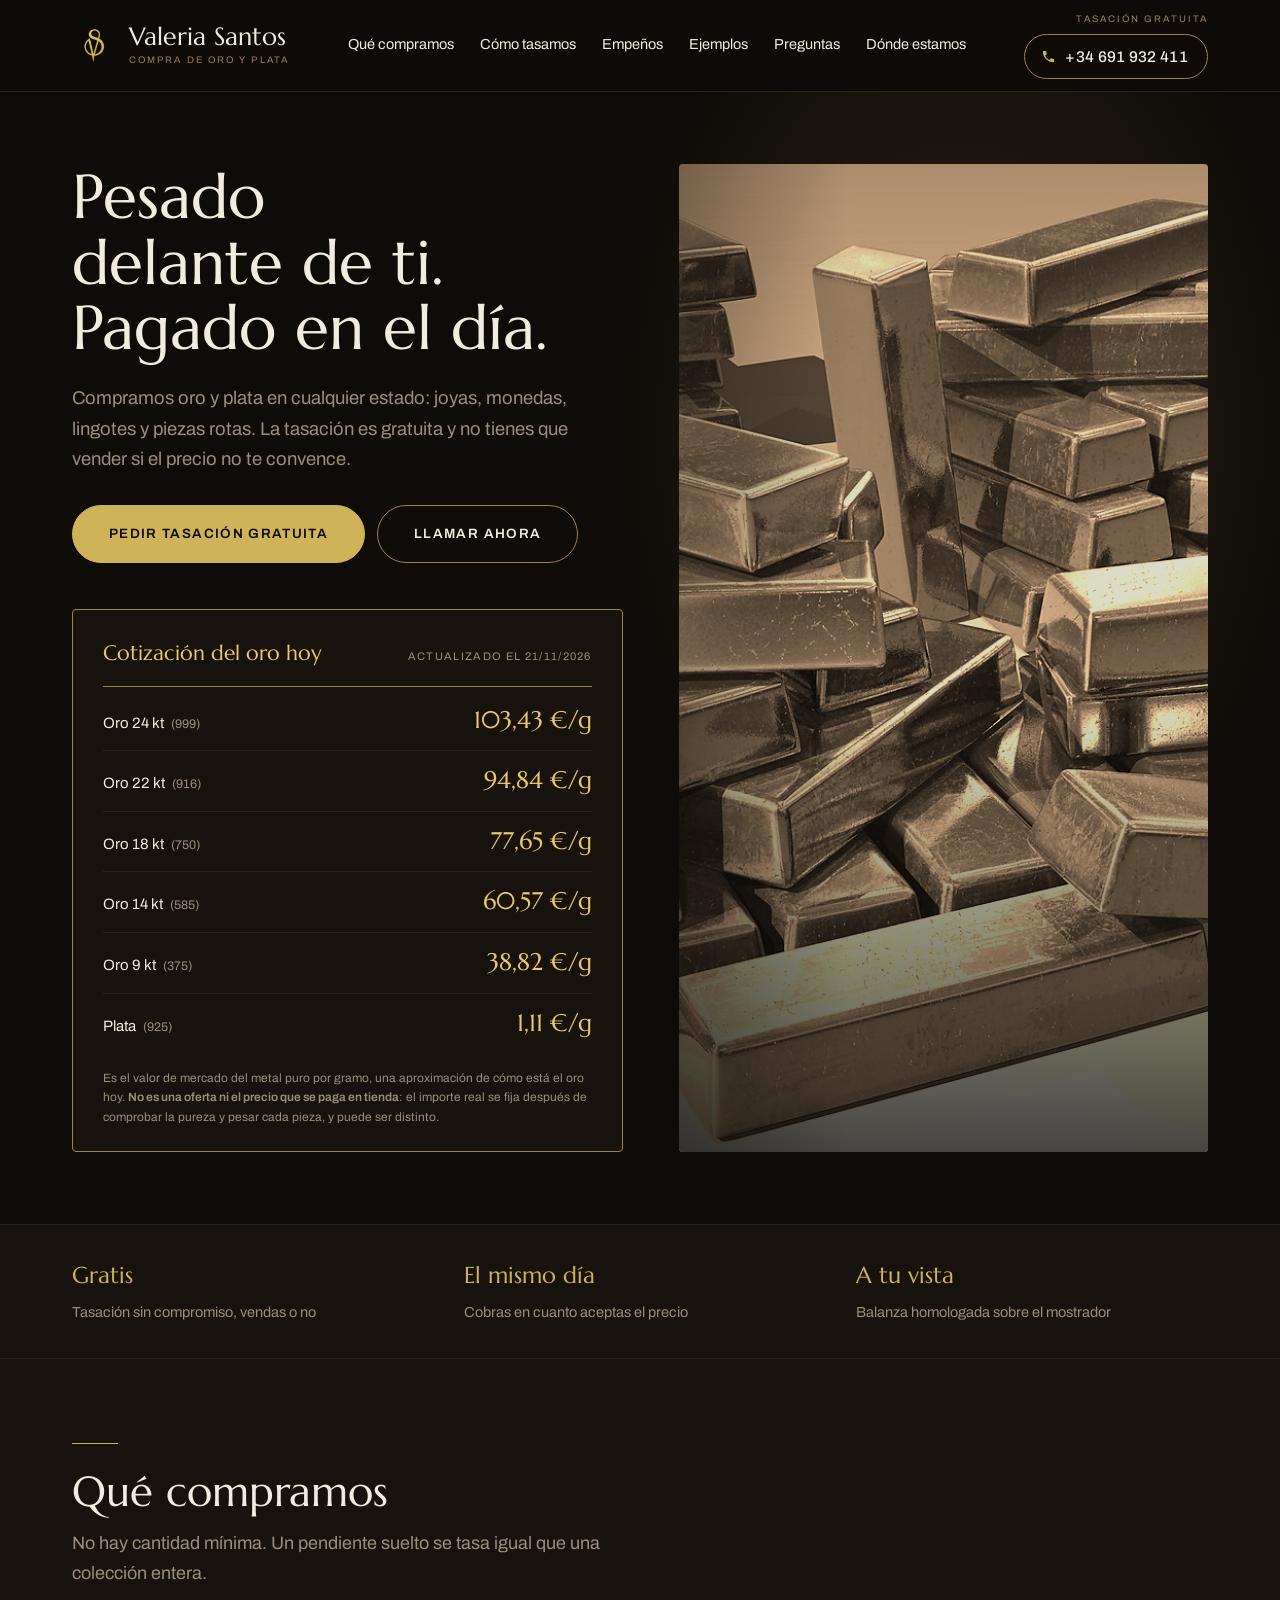
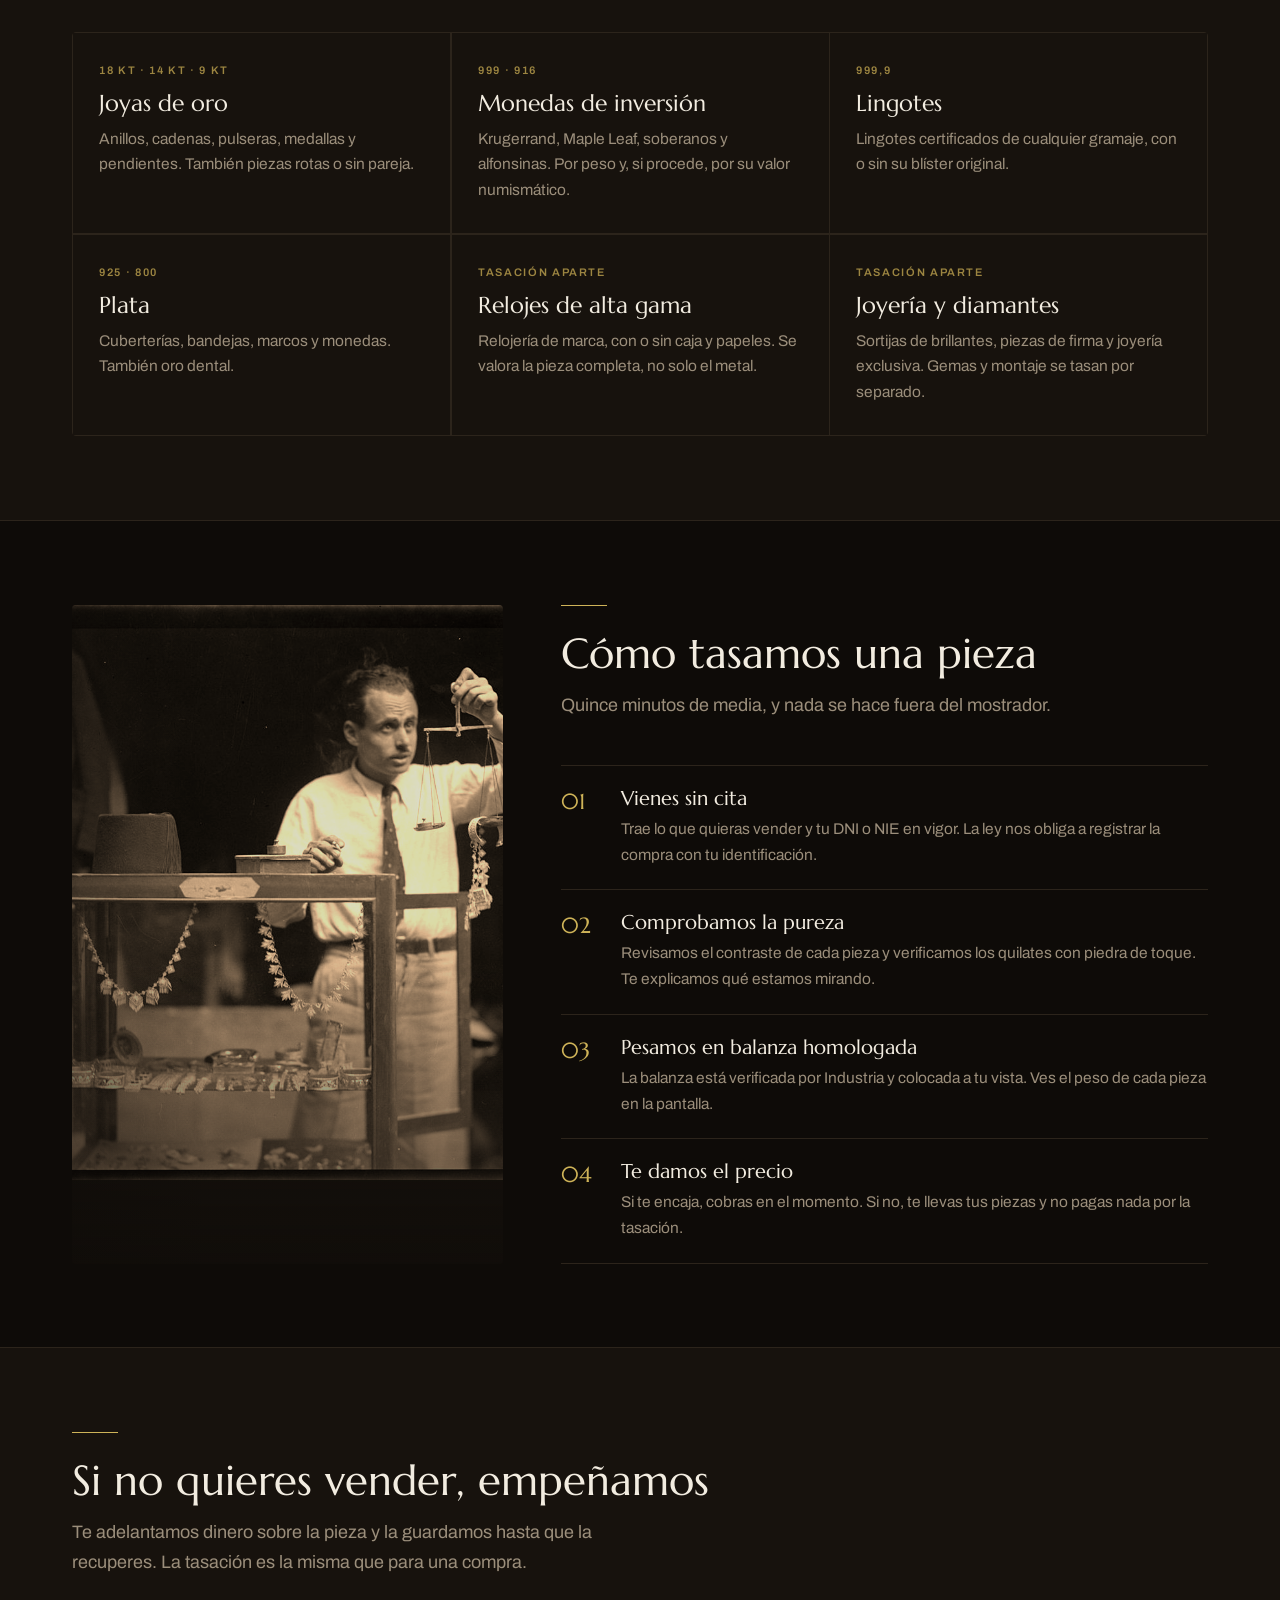
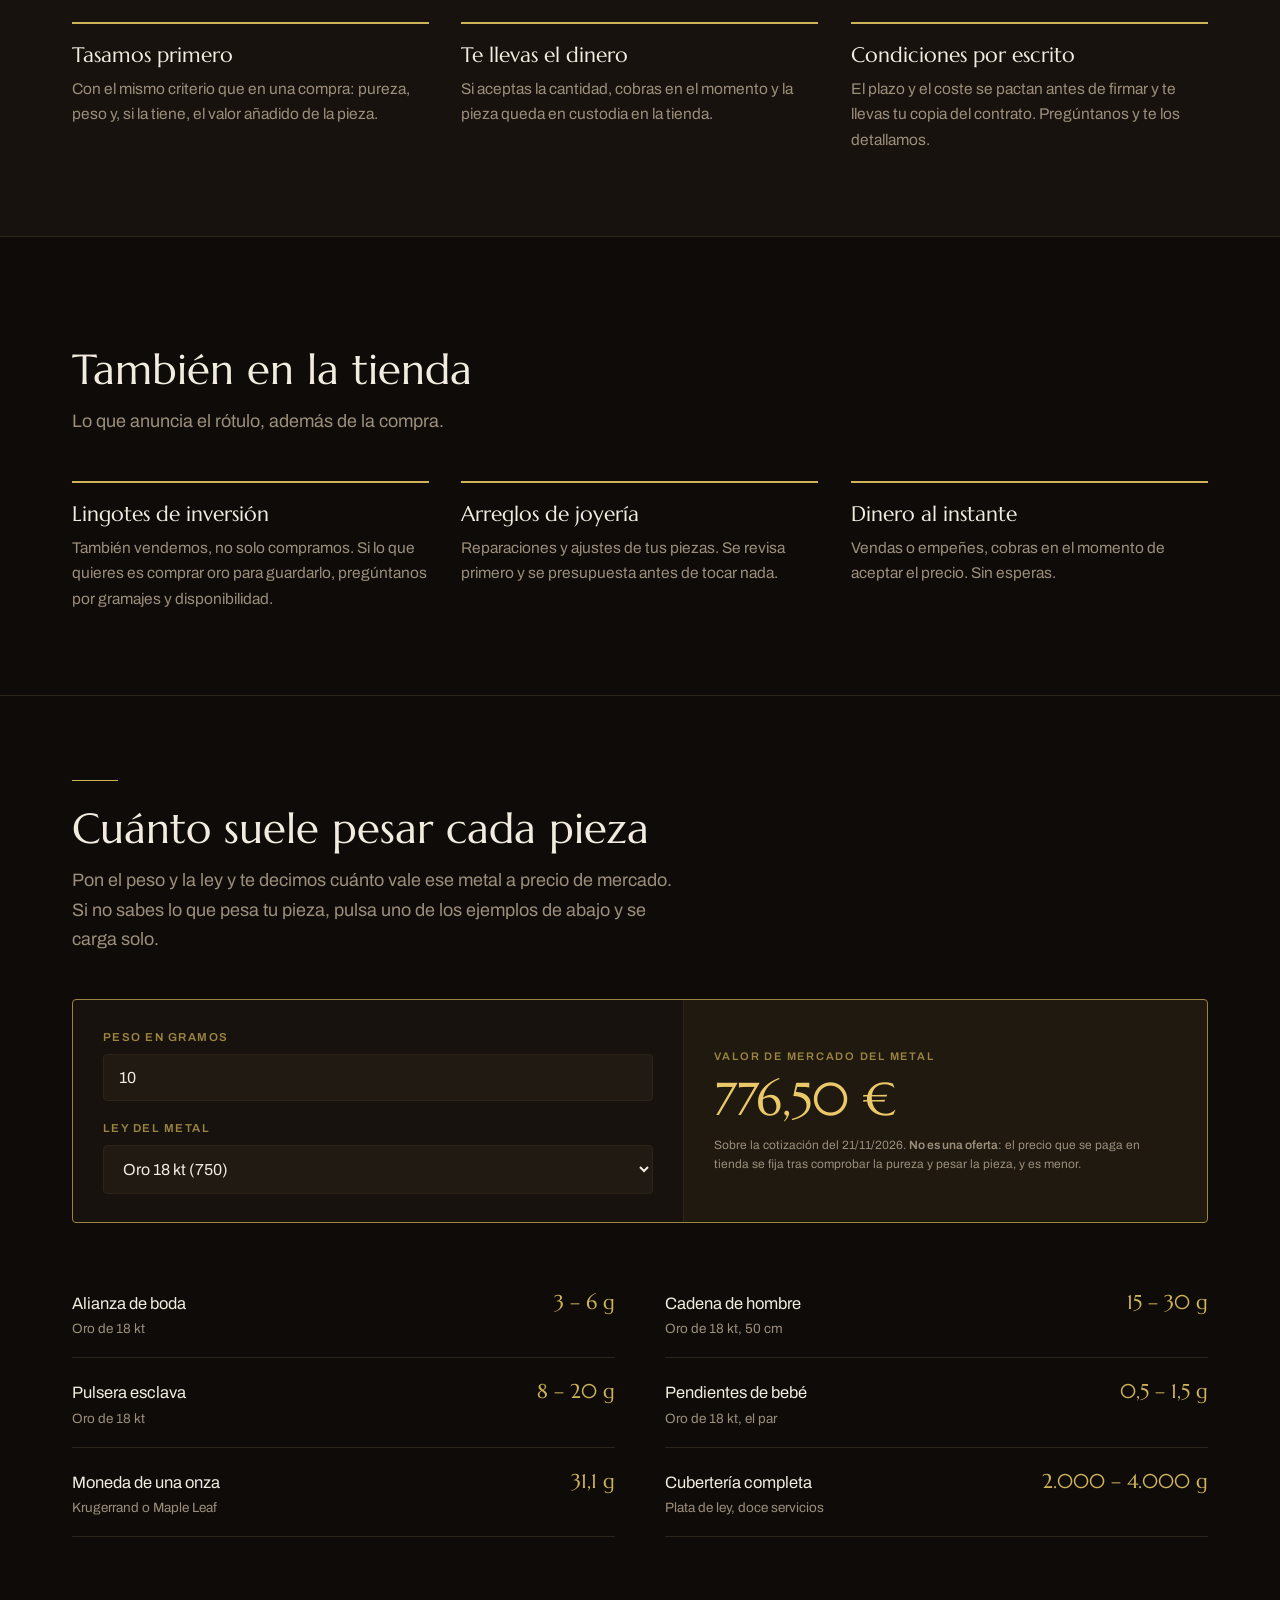
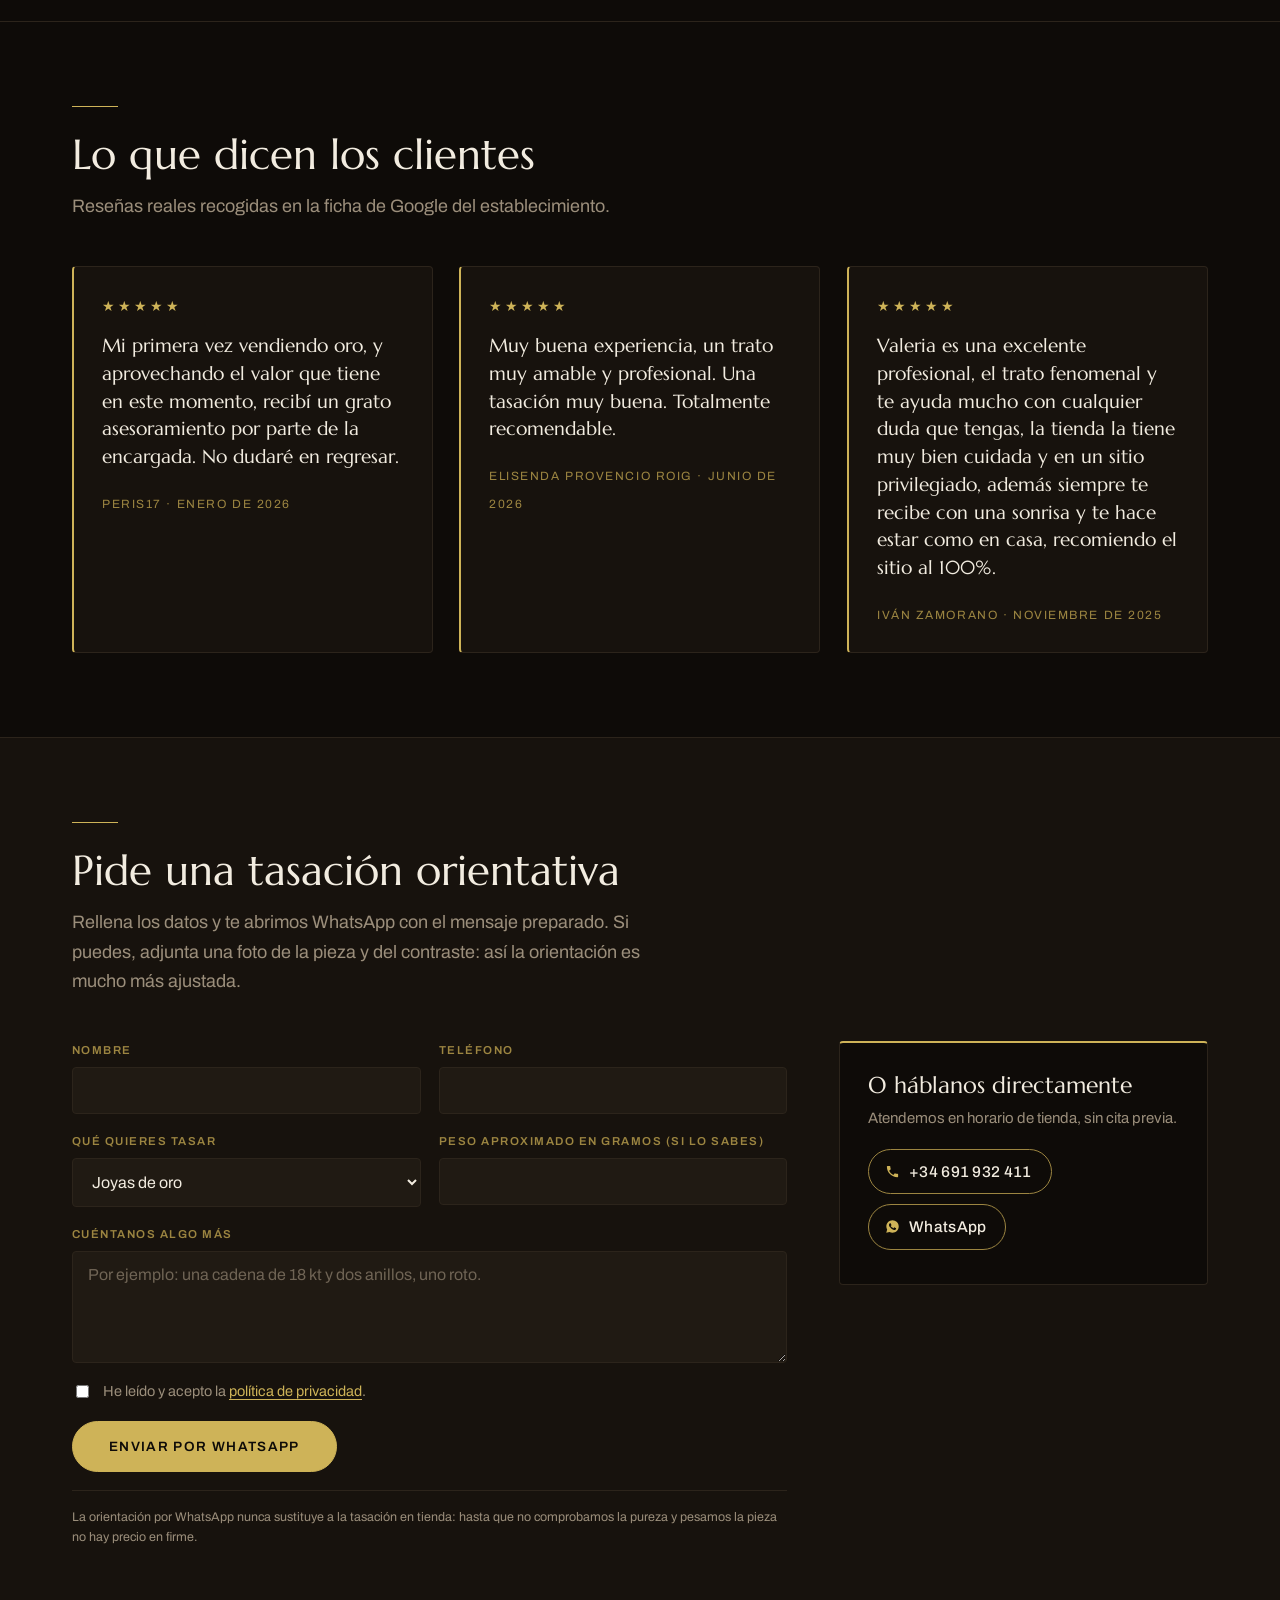
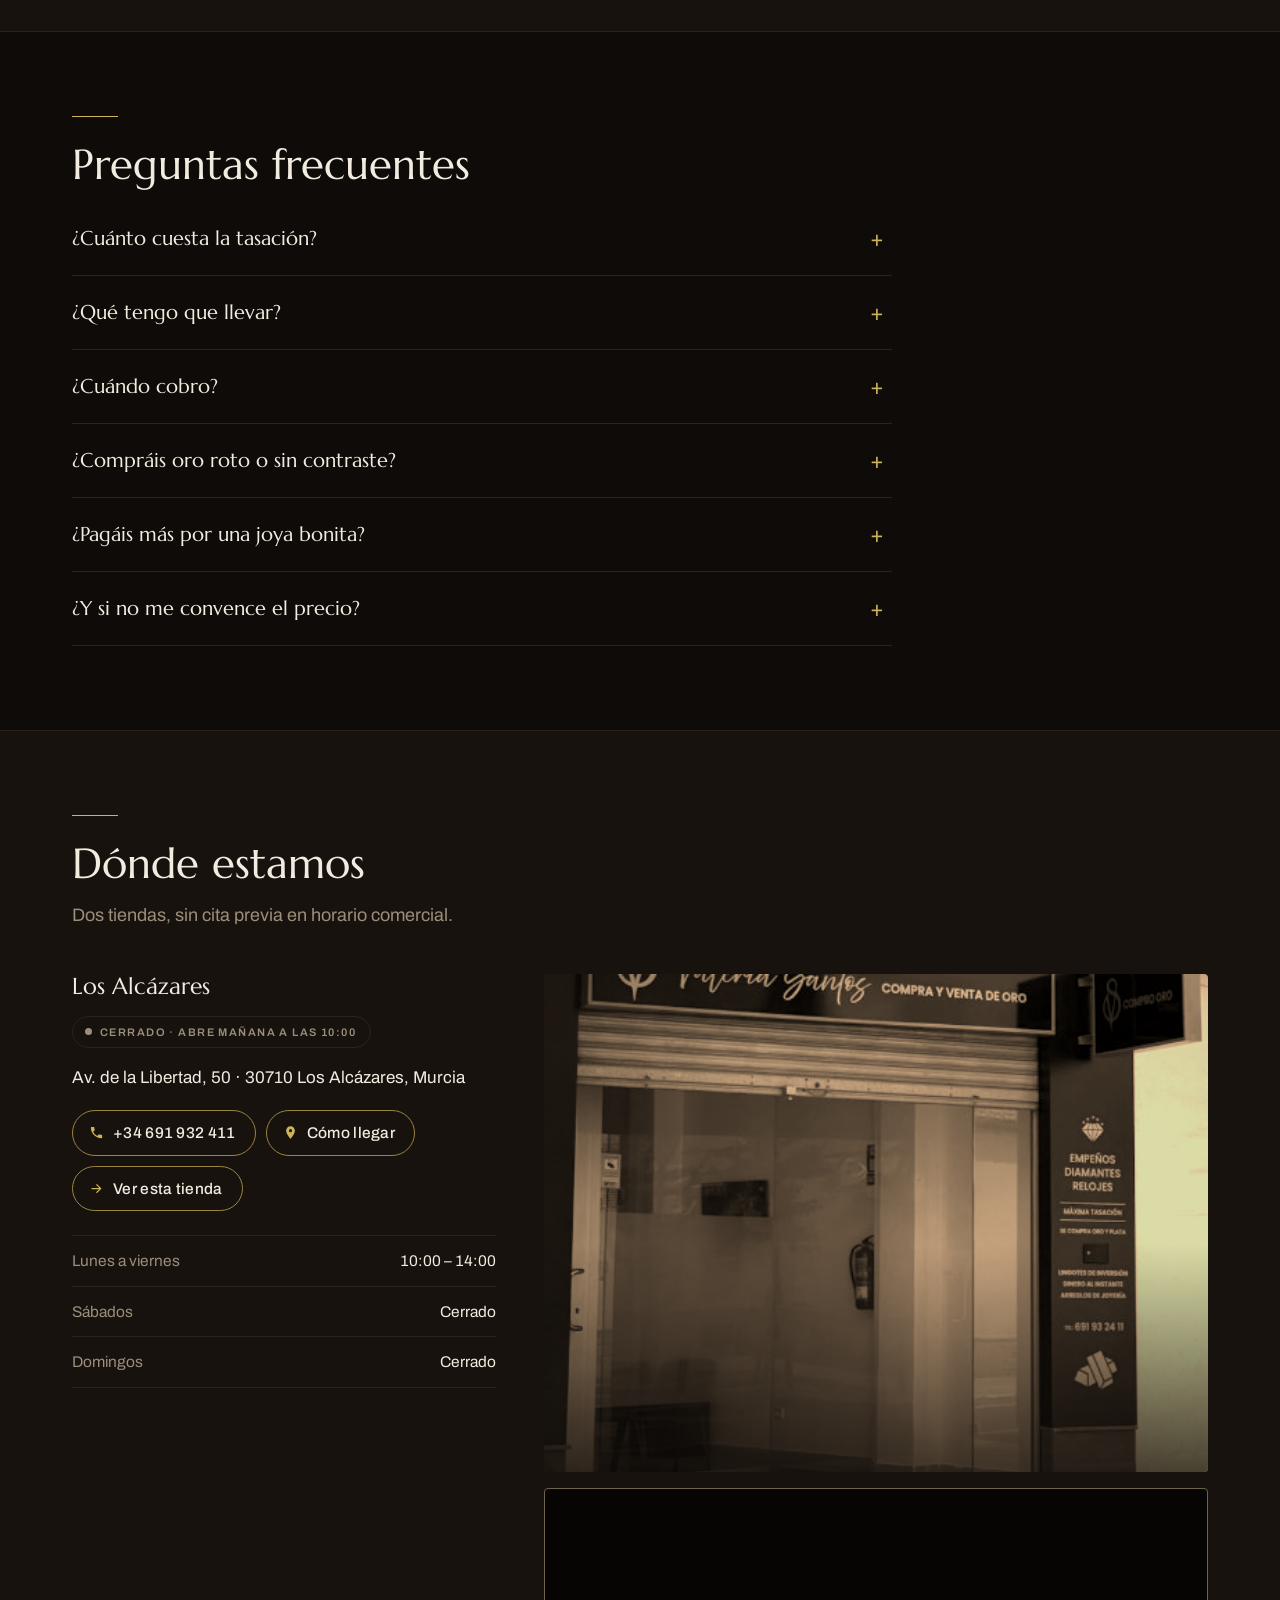
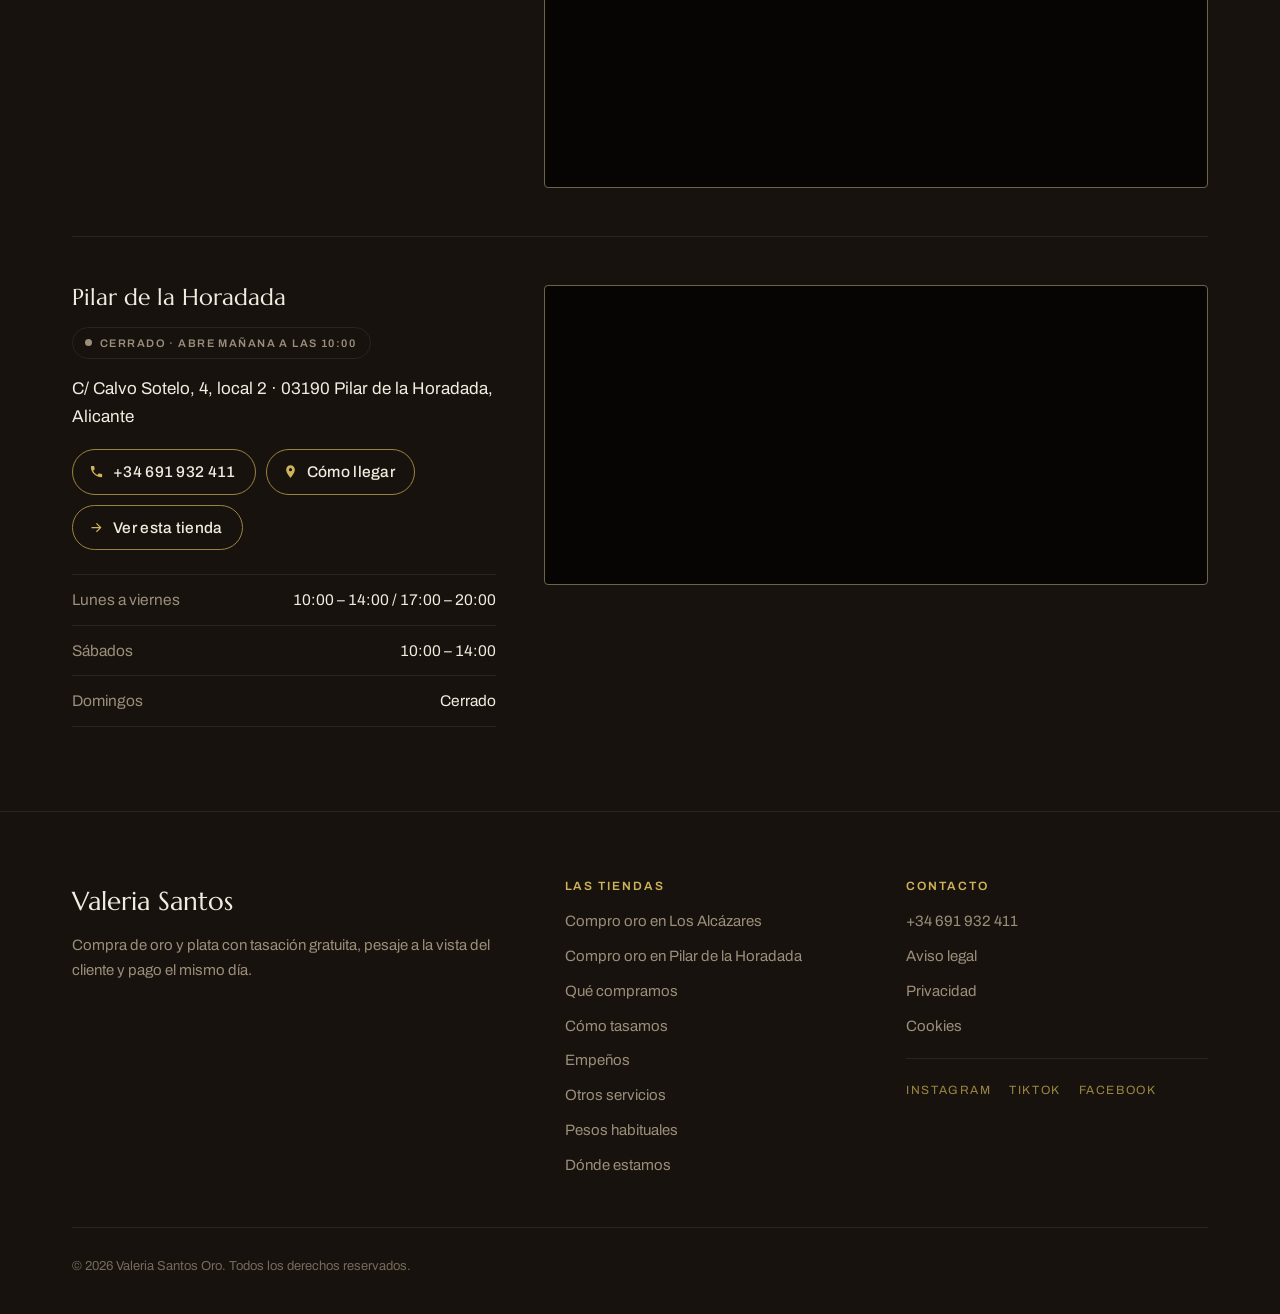
==== public/index.html @ 3b6920a8 "Cotización del 21/11/2026 Actualización automática desde api.gold-api.com y el cambio dólar/euro del" ====
<!DOCTYPE html>
<html lang="es">
<head>
<meta charset="utf-8">
<meta name="viewport" content="width=device-width, initial-scale=1">
<title>Valeria Santos Oro | Compra de oro y plata con tasación gratuita</title>
<meta name="description" content="Compramos oro y plata: joyas, monedas, lingotes y piezas rotas. Tasación gratuita, pesaje en balanza homologada a tu vista y pago el mismo día.">
<link rel="canonical" href="https://valeriasantosoro.com/">
<meta property="og:title" content="Valeria Santos Oro | Compra de oro y plata">
<meta property="og:description" content="Tasación gratuita y sin compromiso. Pesamos delante de ti y pagamos el mismo día.">
<meta property="og:type" content="website">
<meta property="og:url" content="https://valeriasantosoro.com/">
<meta property="og:image" content="https://valeriasantosoro.com/assets/img/portada.jpg">
<meta property="og:locale" content="es_ES">
<link rel="stylesheet" href="assets/css/fuentes.css">
<script>document.documentElement.className += ' js';</script>
<link rel="icon" href="favicon.png" type="image/png">
<link rel="apple-touch-icon" href="favicon.png">
<link rel="stylesheet" href="assets/css/estilo.css">
<script type="application/ld+json">
{
  "@context": "https://schema.org",
  "@type": "Organization",
  "name": "Valeria Santos Oro",
  "url": "https://valeriasantosoro.com/",
  "logo": "https://valeriasantosoro.com/favicon.png",
  "telephone": "+34691932411",
  "sameAs": [
    "https://www.instagram.com/valeriasantosoro/",
    "https://www.tiktok.com/@valeriasantosoro",
    "https://www.facebook.com/valeriasantosoro"
  ],
  "location": [
    {
      "@type": "JewelryStore",
      "name": "Valeria Santos Oro — Los Alcázares",
      "url": "https://valeriasantosoro.com/compro-oro-los-alcazares.html",
      "address": {
        "@type": "PostalAddress",
        "streetAddress": "Av. de la Libertad, 50",
        "addressLocality": "Los Alcázares",
        "postalCode": "30710",
        "addressRegion": "Murcia",
        "addressCountry": "ES"
      }
    },
    {
      "@type": "JewelryStore",
      "name": "Valeria Santos Oro — Pilar de la Horadada",
      "url": "https://valeriasantosoro.com/compro-oro-pilar-de-la-horadada.html",
      "address": {
        "@type": "PostalAddress",
        "streetAddress": "C/ Calvo Sotelo, 4, local 2",
        "addressLocality": "Pilar de la Horadada",
        "postalCode": "03190",
        "addressRegion": "Alicante",
        "addressCountry": "ES"
      }
    }
  ]
}
</script>



































































<script type="application/ld+json" data-faq>
{
  "@context": "https://schema.org",
  "@type": "FAQPage",
  "mainEntity": [
    {
      "@type": "Question",
      "name": "¿Cuánto cuesta la tasación?",
      "acceptedAnswer": {
        "@type": "Answer",
        "text": "Nada. Tasamos gratis y sin compromiso, vendas o no."
      }
    },
    {
      "@type": "Question",
      "name": "¿Qué tengo que llevar?",
      "acceptedAnswer": {
        "@type": "Answer",
        "text": "Tu DNI o NIE en vigor. Es obligatorio: toda compra de metales preciosos queda registrada con los datos del vendedor."
      }
    },
    {
      "@type": "Question",
      "name": "¿Cuándo cobro?",
      "acceptedAnswer": {
        "@type": "Answer",
        "text": "En el mismo momento, una vez aceptas el precio. Según el importe se paga en efectivo o por transferencia, tal y como marca la normativa."
      }
    },
    {
      "@type": "Question",
      "name": "¿Compráis oro roto o sin contraste?",
      "acceptedAnswer": {
        "@type": "Answer",
        "text": "Sí. El precio va por gramos y pureza, no por el estado de la pieza. Si no tiene contraste, comprobamos los quilates antes de valorarla."
      }
    },
    {
      "@type": "Question",
      "name": "¿Pagáis más por una joya bonita?",
      "acceptedAnswer": {
        "@type": "Answer",
        "text": "Solo si tiene valor añadido por marca, firma o antigüedad, y en ese caso te lo decimos. El resto se paga por peso y ley del metal."
      }
    },
    {
      "@type": "Question",
      "name": "¿Y si no me convence el precio?",
      "acceptedAnswer": {
        "@type": "Answer",
        "text": "Te llevas tus piezas y no pasa nada. No cobramos por haberlas mirado."
      }
    }
  ]
}
</script>
</head>
<body>

<header class="cabecera">
  <div class="contenedor cabecera__fila">
    <a class="marca" href="index.html">
      <img class="marca__logo" src="assets/img/logo.png" alt="" width="300" height="300">
      <span class="marca__nombre">Valeria Santos</span>
      <span class="marca__rotulo">COMPRA DE ORO Y PLATA</span>
    </a>
    <button class="menu-boton" type="button" aria-expanded="false" aria-controls="menu-principal">
      <span class="menu-boton__barras"><i></i><i></i><i></i></span>
      <span class="menu-boton__texto">Menú</span>
    </button>
    <nav class="menu" id="menu-principal" aria-label="Principal">
      <a href="#compramos">Qué compramos</a>
      <a href="#proceso">Cómo tasamos</a>
      <a href="#empenos">Empeños</a>
      <a href="#ejemplos">Ejemplos</a>
      <a href="#preguntas">Preguntas</a>
      <a href="#tienda">Dónde estamos</a>
      <a class="menu__tel" href="tel:+34691932411" data-enlace="telefono" data-dato="telefono">+34 691 932 411</a>
    </nav>
    <div class="contacto-cabecera">
      <span class="contacto-cabecera__nota">Tasación gratuita</span>
      <a class="tel-cabecera" href="tel:+34691932411" data-enlace="telefono" data-dato="telefono">+34 691 932 411</a>
    </div>
  </div>
</header>

<main>

  <section class="portada">
    <div class="contenedor portada__rejilla">
      <div>
        <h1 data-anim>Pesado delante de ti.<br>Pagado en el día.</h1>
        <p class="portada__entrada" data-anim>Compramos oro y plata en cualquier estado: joyas, monedas, lingotes y piezas rotas. La tasación es gratuita y no tienes que vender si el precio no te convence.</p>
        <div class="acciones" data-anim>
          <a class="boton boton--oro" href="#tasacion">Pedir tasación gratuita</a>
          <a class="boton boton--linea" href="tel:+34691932411" data-enlace="telefono">Llamar ahora</a>
        </div>
      </div>

      <div class="portada__foto foto" data-anim="escala">
        <img src="assets/img/portada.jpg" alt="Lingotes de oro apilados" width="1280" height="960">
      </div>

      <aside class="tablon" data-anim="der" aria-labelledby="titulo-tablon">
        <div class="tablon__cabeza">
          <span class="tablon__titulo" id="titulo-tablon">Cotización del oro hoy</span>
          <span class="tablon__fecha" data-dato="fechaPrecios">Actualizado el 21/11/2026</span>
        </div>
        <ul class="tablon__lista">
          <li><span class="tablon__quilate">Oro 24 kt <span>(999)</span></span><span class="tablon__precio" data-dato="oro24">103,43 €/g</span></li>
          <li><span class="tablon__quilate">Oro 22 kt <span>(916)</span></span><span class="tablon__precio" data-dato="oro22">94,84 €/g</span></li>
          <li><span class="tablon__quilate">Oro 18 kt <span>(750)</span></span><span class="tablon__precio" data-dato="oro18">77,65 €/g</span></li>
          <li><span class="tablon__quilate">Oro 14 kt <span>(585)</span></span><span class="tablon__precio" data-dato="oro14">60,57 €/g</span></li>
          <li><span class="tablon__quilate">Oro 9 kt <span>(375)</span></span><span class="tablon__precio" data-dato="oro9">38,82 €/g</span></li>
          <li><span class="tablon__quilate">Plata <span>(925)</span></span><span class="tablon__precio" data-dato="plata925">1,11 €/g</span></li>
        </ul>
        <p class="tablon__nota">Es el valor de mercado del metal puro por gramo, una aproximación de cómo está el oro hoy. <b>No es una oferta ni el precio que se paga en tienda</b>: el importe real se fija después de comprobar la pureza y pesar cada pieza, y puede ser distinto.</p>
      </aside>
    </div>
  </section>

  <div class="franja">
    <div class="contenedor franja__rejilla">
      <p class="franja__dato" data-anim><b>Gratis</b><span>Tasación sin compromiso, vendas o no</span></p>
      <p class="franja__dato" data-anim><b>El mismo día</b><span>Cobras en cuanto aceptas el precio</span></p>
      <p class="franja__dato" data-anim><b>A tu vista</b><span>Balanza homologada sobre el mostrador</span></p>
    </div>
  </div>

  <section class="seccion seccion--hueso" id="compramos">
    <div class="contenedor">
      <hr class="regla" data-anim>
      <h2 data-anim>Qué compramos</h2>
      <p class="seccion__intro" data-anim>No hay cantidad mínima. Un pendiente suelto se tasa igual que una colección entera.</p>

      <div class="piezas">
        <article class="pieza" data-anim>
          <span class="pieza__ley">18 kt · 14 kt · 9 kt</span>
          <h3>Joyas de oro</h3>
          <p>Anillos, cadenas, pulseras, medallas y pendientes. También piezas rotas o sin pareja.</p>
        </article>
        <article class="pieza" data-anim>
          <span class="pieza__ley">999 · 916</span>
          <h3>Monedas de inversión</h3>
          <p>Krugerrand, Maple Leaf, soberanos y alfonsinas. Por peso y, si procede, por su valor numismático.</p>
        </article>
        <article class="pieza" data-anim>
          <span class="pieza__ley">999,9</span>
          <h3>Lingotes</h3>
          <p>Lingotes certificados de cualquier gramaje, con o sin su blíster original.</p>
        </article>
        <article class="pieza" data-anim>
          <span class="pieza__ley">925 · 800</span>
          <h3>Plata</h3>
          <p>Cuberterías, bandejas, marcos y monedas. También oro dental.</p>
        </article>
        <article class="pieza" data-anim>
          <span class="pieza__ley">Tasación aparte</span>
          <h3>Relojes de alta gama</h3>
          <p>Relojería de marca, con o sin caja y papeles. Se valora la pieza completa, no solo el metal.</p>
        </article>
        <article class="pieza" data-anim>
          <span class="pieza__ley">Tasación aparte</span>
          <h3>Joyería y diamantes</h3>
          <p>Sortijas de brillantes, piezas de firma y joyería exclusiva. Gemas y montaje se tasan por separado.</p>
        </article>
      </div>
    </div>
  </section>

  <section class="seccion seccion--oscura" id="proceso">
    <div class="contenedor banda">
      <div class="banda__foto foto" data-anim="izq"><img src="assets/img/joyero.jpg" alt="Joyero pesando una pieza en una balanza de mano" width="1166" height="887" loading="lazy"></div>
      <div class="banda__texto" data-anim="der">
        <hr class="regla" data-anim>
        <h2 data-anim>Cómo tasamos una pieza</h2>
        <p class="seccion__intro" data-anim>Quince minutos de media, y nada se hace fuera del mostrador.</p>

        <ol class="pasos">
          <li data-anim>
            <div>
              <h3>Vienes sin cita</h3>
              <p>Trae lo que quieras vender y tu DNI o NIE en vigor. La ley nos obliga a registrar la compra con tu identificación.</p>
            </div>
          </li>
          <li data-anim>
            <div>
              <h3>Comprobamos la pureza</h3>
              <p>Revisamos el contraste de cada pieza y verificamos los quilates con piedra de toque. Te explicamos qué estamos mirando.</p>
            </div>
          </li>
          <li data-anim>
            <div>
              <h3>Pesamos en balanza homologada</h3>
              <p>La balanza está verificada por Industria y colocada a tu vista. Ves el peso de cada pieza en la pantalla.</p>
            </div>
          </li>
          <li data-anim>
            <div>
              <h3>Te damos el precio</h3>
              <p>Si te encaja, cobras en el momento. Si no, te llevas tus piezas y no pagas nada por la tasación.</p>
            </div>
          </li>
        </ol>
      </div>
    </div>
  </section>

  <section class="seccion seccion--hueso" id="empenos">
    <div class="contenedor">
      <hr class="regla" data-anim>
      <h2 data-anim>Si no quieres vender, empeñamos</h2>
      <p class="seccion__intro" data-anim>Te adelantamos dinero sobre la pieza y la guardamos hasta que la recuperes. La tasación es la misma que para una compra.</p>

      <div class="empeno">
        <div class="empeno__punto" data-anim>
          <h3>Tasamos primero</h3>
          <p>Con el mismo criterio que en una compra: pureza, peso y, si la tiene, el valor añadido de la pieza.</p>
        </div>
        <div class="empeno__punto" data-anim>
          <h3>Te llevas el dinero</h3>
          <p>Si aceptas la cantidad, cobras en el momento y la pieza queda en custodia en la tienda.</p>
        </div>
        <div class="empeno__punto" data-anim>
          <h3>Condiciones por escrito</h3>
          <p>El plazo y el coste se pactan antes de firmar y te llevas tu copia del contrato. Pregúntanos y te los detallamos.</p>
        </div>
      </div>
    </div>
  </section>

  <section class="seccion" id="servicios">
    <div class="contenedor">
      <hr class="regla" data-anim>
      <h2 data-anim>También en la tienda</h2>
      <p class="seccion__intro" data-anim>Lo que anuncia el rótulo, además de la compra.</p>

      <div class="empeno">
        <div class="empeno__punto" data-anim>
          <h3>Lingotes de inversión</h3>
          <p>También vendemos, no solo compramos. Si lo que quieres es comprar oro para guardarlo, pregúntanos por gramajes y disponibilidad.</p>
        </div>
        <div class="empeno__punto" data-anim>
          <h3>Arreglos de joyería</h3>
          <p>Reparaciones y ajustes de tus piezas. Se revisa primero y se presupuesta antes de tocar nada.</p>
        </div>
        <div class="empeno__punto" data-anim>
          <h3>Dinero al instante</h3>
          <p>Vendas o empeñes, cobras en el momento de aceptar el precio. Sin esperas.</p>
        </div>
      </div>
    </div>
  </section>

  <section class="seccion" id="ejemplos">
    <div class="contenedor">
      <hr class="regla" data-anim>
      <h2 data-anim>Cuánto suele pesar cada pieza</h2>
      <p class="seccion__intro" data-anim>Pon el peso y la ley y te decimos cuánto vale ese metal a precio de mercado. Si no sabes lo que pesa tu pieza, pulsa uno de los ejemplos de abajo y se carga solo.</p>

      <div class="calculadora" data-anim>
        <div class="calculadora__campos">
          <div class="campo">
            <label for="calc-peso">Peso en gramos</label>
            <input type="number" id="calc-peso" name="calc-peso" min="0" step="0.1" inputmode="decimal" value="10">
          </div>
          <div class="campo">
            <label for="calc-ley">Ley del metal</label>
            <select id="calc-ley" name="calc-ley">
              <option value="oro24">Oro 24 kt (999)</option>
              <option value="oro22">Oro 22 kt (916)</option>
              <option value="oro18" selected>Oro 18 kt (750)</option>
              <option value="oro14">Oro 14 kt (585)</option>
              <option value="oro9">Oro 9 kt (375)</option>
              <option value="plata925">Plata de ley (925)</option>
            </select>
          </div>
        </div>

        <div class="calculadora__salida">
          <span class="calculadora__rotulo">Valor de mercado del metal</span>
          <strong class="calculadora__cifra" data-calc-cifra aria-live="polite">—</strong>
          <p class="calculadora__nota">Sobre la cotización del <span data-calc-fecha>—</span>. <b>No es una oferta</b>: el precio que se paga en tienda se fija tras comprobar la pureza y pesar la pieza, y es menor.</p>
        </div>
      </div>

      <div class="ejemplos" data-anim>
        <button type="button" class="ejemplo" data-peso="4.5" data-ley="oro18"><span class="ejemplo__pieza">Alianza de boda<span>Oro de 18 kt</span></span><span class="ejemplo__peso">3 – 6 g</span></button>
        <button type="button" class="ejemplo" data-peso="22" data-ley="oro18"><span class="ejemplo__pieza">Cadena de hombre<span>Oro de 18 kt, 50 cm</span></span><span class="ejemplo__peso">15 – 30 g</span></button>
        <button type="button" class="ejemplo" data-peso="14" data-ley="oro18"><span class="ejemplo__pieza">Pulsera esclava<span>Oro de 18 kt</span></span><span class="ejemplo__peso">8 – 20 g</span></button>
        <button type="button" class="ejemplo" data-peso="1" data-ley="oro18"><span class="ejemplo__pieza">Pendientes de bebé<span>Oro de 18 kt, el par</span></span><span class="ejemplo__peso">0,5 – 1,5 g</span></button>
        <button type="button" class="ejemplo" data-peso="31.1" data-ley="oro24"><span class="ejemplo__pieza">Moneda de una onza<span>Krugerrand o Maple Leaf</span></span><span class="ejemplo__peso">31,1 g</span></button>
        <button type="button" class="ejemplo" data-peso="3000" data-ley="plata925"><span class="ejemplo__pieza">Cubertería completa<span>Plata de ley, doce servicios</span></span><span class="ejemplo__peso">2.000 – 4.000 g</span></button>
      </div>
    </div>
  </section>

  <section class="seccion">
    <div class="contenedor">
      <hr class="regla" data-anim>
      <h2 data-anim>Lo que dicen los clientes</h2>
      <p class="seccion__intro" data-anim>Reseñas reales recogidas en la ficha de Google del establecimiento.</p>

      <div class="resenas">
        <blockquote class="resena" data-anim>
          <span class="estrellas" role="img" aria-label="5 de 5 estrellas">★★★★★</span>
          <p>Mi primera vez vendiendo oro, y aprovechando el valor que tiene en este momento, recibí un grato asesoramiento por parte de la encargada. No dudaré en regresar.</p>
          <cite>peris17 · Enero de 2026</cite>
        </blockquote>
        <blockquote class="resena" data-anim>
          <span class="estrellas" role="img" aria-label="5 de 5 estrellas">★★★★★</span>
          <p>Muy buena experiencia, un trato muy amable y profesional. Una tasación muy buena. Totalmente recomendable.</p>
          <cite>Elisenda Provencio Roig · Junio de 2026</cite>
        </blockquote>
        <blockquote class="resena" data-anim>
          <span class="estrellas" role="img" aria-label="5 de 5 estrellas">★★★★★</span>
          <p>Valeria es una excelente profesional, el trato fenomenal y te ayuda mucho con cualquier duda que tengas, la tienda la tiene muy bien cuidada y en un sitio privilegiado, además siempre te recibe con una sonrisa y te hace estar como en casa, recomiendo el sitio al 100%.</p>
          <cite>Iván Zamorano · Noviembre de 2025</cite>
        </blockquote>
      </div>
    </div>
  </section>

  <section class="seccion seccion--hueso" id="tasacion">
    <div class="contenedor">
      <hr class="regla" data-anim>
      <h2 data-anim>Pide una tasación orientativa</h2>
      <p class="seccion__intro" data-anim>Rellena los datos y te abrimos WhatsApp con el mensaje preparado. Si puedes, adjunta una foto de la pieza y del contraste: así la orientación es mucho más ajustada.</p>

      <div class="tasacion">
        <form class="formulario" data-anim="izq" id="formulario-tasacion" novalidate>
          <div class="doble">
            <div class="campo">
              <label for="nombre">Nombre</label>
              <input type="text" id="nombre" name="nombre" autocomplete="name" required>
            </div>
            <div class="campo">
              <label for="telefono">Teléfono</label>
              <input type="tel" id="telefono" name="telefono" autocomplete="tel" required>
            </div>
          </div>

          <div class="doble">
            <div class="campo">
              <label for="pieza">Qué quieres tasar</label>
              <select id="pieza" name="pieza">
                <option>Joyas de oro</option>
                <option>Monedas de inversión</option>
                <option>Lingotes</option>
                <option>Plata</option>
                <option>Oro dental</option>
                <option>Varias cosas</option>
              </select>
            </div>
            <div class="campo">
              <label for="peso">Peso aproximado en gramos (si lo sabes)</label>
              <input type="text" id="peso" name="peso" inputmode="decimal">
            </div>
          </div>

          <div class="campo">
            <label for="detalle">Cuéntanos algo más</label>
            <textarea id="detalle" name="detalle" placeholder="Por ejemplo: una cadena de 18 kt y dos anillos, uno roto."></textarea>
          </div>

          <label class="consentimiento">
            <input type="checkbox" required>
            <span>He leído y acepto la <a href="privacidad.html">política de privacidad</a>.</span>
          </label>

          <div><button class="boton boton--solido" type="submit">Enviar por WhatsApp</button></div>

          <p class="aviso-form">La orientación por WhatsApp nunca sustituye a la tasación en tienda: hasta que no comprobamos la pureza y pesamos la pieza no hay precio en firme.</p>
        </form>

        <div class="contacto-directo" data-anim="der">
          <h3>O háblanos directamente</h3>
          <p>Atendemos en horario de tienda, sin cita previa.</p>
          <div class="acciones-sede">
            <a class="accion accion--tel" href="tel:+34691932411" data-enlace="telefono" data-dato="telefono">+34 691 932 411</a>
            <a class="accion accion--whatsapp" href="https://wa.me/34691932411?text=Hola%2C%20me%20gustar%C3%ADa%20pedir%20una%20tasaci%C3%B3n%20orientativa." data-enlace="whatsapp" target="_blank" rel="noopener">WhatsApp</a>
          </div>
        </div>
      </div>
    </div>
  </section>

  <section class="seccion" id="preguntas">
    <div class="contenedor">
      <hr class="regla" data-anim>
      <h2 data-anim>Preguntas frecuentes</h2>

      <div class="preguntas" data-anim>
        <details>
          <summary>¿Cuánto cuesta la tasación?</summary>
          <p>Nada. Tasamos gratis y sin compromiso, vendas o no.</p>
        </details>
        <details>
          <summary>¿Qué tengo que llevar?</summary>
          <p>Tu DNI o NIE en vigor. Es obligatorio: toda compra de metales preciosos queda registrada con los datos del vendedor.</p>
        </details>
        <details>
          <summary>¿Cuándo cobro?</summary>
          <p>En el mismo momento, una vez aceptas el precio. Según el importe se paga en efectivo o por transferencia, tal y como marca la normativa.</p>
        </details>
        <details>
          <summary>¿Compráis oro roto o sin contraste?</summary>
          <p>Sí. El precio va por gramos y pureza, no por el estado de la pieza. Si no tiene contraste, comprobamos los quilates antes de valorarla.</p>
        </details>
        <details>
          <summary>¿Pagáis más por una joya bonita?</summary>
          <p>Solo si tiene valor añadido por marca, firma o antigüedad, y en ese caso te lo decimos. El resto se paga por peso y ley del metal.</p>
        </details>
        <details>
          <summary>¿Y si no me convence el precio?</summary>
          <p>Te llevas tus piezas y no pasa nada. No cobramos por haberlas mirado.</p>
        </details>
      </div>
    </div>
  </section>

  <section class="seccion seccion--hueso" id="tienda">
    <div class="contenedor">
      <hr class="regla" data-anim>
      <h2 data-anim>Dónde estamos</h2>
      <p class="seccion__intro" data-anim>Dos tiendas, sin cita previa en horario comercial.</p>

      <!-- Una sede por bloque. Los datos salen de CONFIG.sedes en main.js,
           emparejados por el índice de data-sede. -->
      <div class="tienda" data-anim data-sede="0">
        <div>
          <h3 data-sede-campo="nombre">Los Alcázares</h3>
          <span class="estado" data-sede-estado hidden><i></i><b></b></span>
          <p data-sede-campo="direccion">Av. de la Libertad, 50 · 30710 Los Alcázares, Murcia</p>
          <div class="acciones-sede">
            <a class="accion accion--tel" data-sede-campo="telefono" data-sede-enlace="telefono" href="tel:+34691932411">+34 691 932 411</a>
            <a class="accion accion--mapa" data-sede-enlace="comollegar" target="_blank" rel="noopener" href="https://www.google.com/maps/dir/?api=1&amp;destination=37.7410142%2C-0.8511023">Cómo llegar</a>
            <a class="accion accion--pagina" data-sede-enlace="pagina" href="compro-oro-los-alcazares.html">Ver esta tienda</a>
          </div>
          <ul class="horario" data-sede-horario>
            <li><span>Lunes a viernes</span><span>10:00 – 14:00</span></li>
            <li><span>Sábados</span><span>Cerrado</span></li>
            <li><span>Domingos</span><span>Cerrado</span></li>
          </ul>
        </div>
        <div class="sede__media">
          <div class="sede__foto foto" data-sede-foto><img loading="lazy" src="assets/img/tienda-alcazares.jpg" src="assets/img/tienda-alcazares.jpg" src="assets/img/tienda-alcazares.jpg" src="assets/img/tienda-alcazares.jpg" src="assets/img/tienda-alcazares.jpg" src="assets/img/tienda-alcazares.jpg" src="assets/img/tienda-alcazares.jpg" src="assets/img/tienda-alcazares.jpg" src="assets/img/tienda-alcazares.jpg" src="assets/img/tienda-alcazares.jpg" src="assets/img/tienda-alcazares.jpg" src="assets/img/tienda-alcazares.jpg" src="assets/img/tienda-alcazares.jpg" src="assets/img/tienda-alcazares.jpg" src="assets/img/tienda-alcazares.jpg" src="assets/img/tienda-alcazares.jpg" src="assets/img/tienda-alcazares.jpg" src="assets/img/tienda-alcazares.jpg" src="assets/img/tienda-alcazares.jpg" src="assets/img/tienda-alcazares.jpg" src="assets/img/tienda-alcazares.jpg" src="assets/img/tienda-alcazares.jpg" src="assets/img/tienda-alcazares.jpg" src="assets/img/tienda-alcazares.jpg" src="assets/img/tienda-alcazares.jpg" src="assets/img/tienda-alcazares.jpg" src="assets/img/tienda-alcazares.jpg" src="assets/img/tienda-alcazares.jpg" src="assets/img/tienda-alcazares.jpg" src="assets/img/tienda-alcazares.jpg" src="assets/img/tienda-alcazares.jpg" src="assets/img/tienda-alcazares.jpg" src="assets/img/tienda-alcazares.jpg" src="assets/img/tienda-alcazares.jpg" src="assets/img/tienda-alcazares.jpg" src="assets/img/tienda-alcazares.jpg" src="assets/img/tienda-alcazares.jpg" src="assets/img/tienda-alcazares.jpg" src="assets/img/tienda-alcazares.jpg" src="assets/img/tienda-alcazares.jpg" src="assets/img/tienda-alcazares.jpg" src="assets/img/tienda-alcazares.jpg" src="assets/img/tienda-alcazares.jpg" src="assets/img/tienda-alcazares.jpg" src="assets/img/tienda-alcazares.jpg" src="assets/img/tienda-alcazares.jpg" src="assets/img/tienda-alcazares.jpg" src="assets/img/tienda-alcazares.jpg" src="assets/img/tienda-alcazares.jpg" src="assets/img/tienda-alcazares.jpg" src="assets/img/tienda-alcazares.jpg" src="assets/img/tienda-alcazares.jpg" src="assets/img/tienda-alcazares.jpg" src="assets/img/tienda-alcazares.jpg" src="assets/img/tienda-alcazares.jpg" src="assets/img/tienda-alcazares.jpg" src="assets/img/tienda-alcazares.jpg" src="assets/img/tienda-alcazares.jpg" src="assets/img/tienda-alcazares.jpg" src="assets/img/tienda-alcazares.jpg" src="assets/img/tienda-alcazares.jpg" src="assets/img/tienda-alcazares.jpg" src="assets/img/tienda-alcazares.jpg" src="assets/img/tienda-alcazares.jpg" src="assets/img/tienda-alcazares.jpg" src="assets/img/tienda-alcazares.jpg" src="assets/img/tienda-alcazares.jpg" src="assets/img/tienda-alcazares.jpg" alt="Fachada de la tienda de Valeria Santos Oro en Los Alcázares"></div>
          <iframe class="mapa" data-sede-mapa title="Mapa de la tienda" loading="lazy" referrerpolicy="no-referrer-when-downgrade" src="https://maps.google.com/maps?q=37.7410142,-0.8511023&amp;z=17&amp;hl=es&amp;output=embed"></iframe>
        </div>
      </div>

      <div class="tienda" data-anim data-sede="1">
        <div>
          <h3 data-sede-campo="nombre">Pilar de la Horadada</h3>
          <span class="estado" data-sede-estado hidden><i></i><b></b></span>
          <p data-sede-campo="direccion">C/ Calvo Sotelo, 4, local 2 · 03190 Pilar de la Horadada, Alicante</p>
          <div class="acciones-sede">
            <a class="accion accion--tel" data-sede-campo="telefono" data-sede-enlace="telefono" href="tel:+34691932411">+34 691 932 411</a>
            <a class="accion accion--mapa" data-sede-enlace="comollegar" target="_blank" rel="noopener" href="https://www.google.com/maps/dir/?api=1&amp;destination=37.8630323%2C-0.7899997">Cómo llegar</a>
            <a class="accion accion--pagina" data-sede-enlace="pagina" href="compro-oro-pilar-de-la-horadada.html">Ver esta tienda</a>
          </div>
          <ul class="horario" data-sede-horario>
            <li><span>Lunes a viernes</span><span>10:00 – 14:00 / 17:00 – 20:00</span></li>
            <li><span>Sábados</span><span>10:00 – 14:00</span></li>
            <li><span>Domingos</span><span>Cerrado</span></li>
          </ul>
        </div>
        <div class="sede__media">
          <div class="sede__foto foto" data-sede-foto hidden><img alt="" loading="lazy"></div>
          <iframe class="mapa" data-sede-mapa title="Mapa de la tienda" loading="lazy" referrerpolicy="no-referrer-when-downgrade" src="https://maps.google.com/maps?q=37.8630323,-0.7899997&amp;z=17&amp;hl=es&amp;output=embed"></iframe>
        </div>
      </div>
    </div>
  </section>

</main>

<footer class="pie">
  <div class="contenedor">
    <div class="pie__rejilla">
      <div>
        <p class="pie__marca">Valeria Santos</p>
        <p>Compra de oro y plata con tasación gratuita, pesaje a la vista del cliente y pago el mismo día.</p>
      </div>
      <div>
        <h4>Las tiendas</h4>
        <ul>
          <li><a href="compro-oro-los-alcazares.html">Compro oro en Los Alcázares</a></li>
          <li><a href="compro-oro-pilar-de-la-horadada.html">Compro oro en Pilar de la Horadada</a></li>
          <li><a href="#compramos">Qué compramos</a></li>
          <li><a href="#proceso">Cómo tasamos</a></li>
          <li><a href="#empenos">Empeños</a></li>
          <li><a href="#servicios">Otros servicios</a></li>
          <li><a href="#ejemplos">Pesos habituales</a></li>
          <li><a href="#tienda">Dónde estamos</a></li>
        </ul>
      </div>
      <div>
        <h4>Contacto</h4>
        <ul>
          <li><a href="tel:+34691932411" data-enlace="telefono" data-dato="telefono">+34 691 932 411</a></li>
          <li><a href="aviso-legal.html">Aviso legal</a></li>
          <li><a href="privacidad.html">Privacidad</a></li>
          <li><a href="politica-cookies.html">Cookies</a></li>
        </ul>
        <ul class="redes" data-redes>
          <li><a href="https://www.instagram.com/valeriasantosoro/" target="_blank" rel="noopener">Instagram</a></li>
          <li><a href="https://www.tiktok.com/@valeriasantosoro" target="_blank" rel="noopener">TikTok</a></li>
          <li><a href="https://www.facebook.com/valeriasantosoro" target="_blank" rel="noopener">Facebook</a></li>
        </ul>
      </div>
    </div>
    <p class="pie__legal">© <span data-anio>2026</span> Valeria Santos Oro. Todos los derechos reservados.</p>
  </div>
</footer>

<nav class="barra" aria-label="Contacto rápido">
  <a href="tel:+34691932411" data-enlace="telefono">Llamar</a>
  <a href="https://wa.me/34691932411?text=Hola%2C%20me%20gustar%C3%ADa%20pedir%20una%20tasaci%C3%B3n%20orientativa." data-enlace="whatsapp" target="_blank" rel="noopener">WhatsApp</a>
</nav>

<script src="assets/js/main.js"></script>
</body>
</html>
---- public/assets/css/fuentes.css ----
/* ==========================================================================
   Tipografías servidas desde el propio dominio.

   Antes se cargaban desde fonts.googleapis.com, lo que enviaba la IP de cada
   visitante a Google y obligaba a declararlo como destinatario en la política
   de privacidad. Sirviéndolas nosotros, Google deja de recibir nada y la
   página ahorra dos conexiones externas.

   Marcellus y Archivo están bajo SIL Open Font License 1.1, que permite
   alojarlas y redistribuirlas. Solo se incluyen los subconjuntos latin y
   latin-ext: es una web en español.
   ========================================================================== */

/* latin-ext */
@font-face {
  font-family: 'Archivo';
  font-style: normal;
  font-weight: 400;
  font-stretch: 100%;
  font-display: swap;
  src: url(../fuentes/k3kPo8UDI-1M0wlSV9XAw6lQkqWY8Q82sLyTOxK-vA.woff2) format('woff2');
  unicode-range: U+0100-02BA, U+02BD-02C5, U+02C7-02CC, U+02CE-02D7, U+02DD-02FF, U+0304, U+0308, U+0329, U+1D00-1DBF, U+1E00-1E9F, U+1EF2-1EFF, U+2020, U+20A0-20AB, U+20AD-20C0, U+2113, U+2C60-2C7F, U+A720-A7FF;
}

/* latin */
@font-face {
  font-family: 'Archivo';
  font-style: normal;
  font-weight: 400;
  font-stretch: 100%;
  font-display: swap;
  src: url(../fuentes/k3kPo8UDI-1M0wlSV9XAw6lQkqWY8Q82sLydOxI.woff2) format('woff2');
  unicode-range: U+0000-00FF, U+0131, U+0152-0153, U+02BB-02BC, U+02C6, U+02DA, U+02DC, U+0304, U+0308, U+0329, U+2000-206F, U+20AC, U+2122, U+2191, U+2193, U+2212, U+2215, U+FEFF, U+FFFD;
}

/* latin-ext */
@font-face {
  font-family: 'Archivo';
  font-style: normal;
  font-weight: 500;
  font-stretch: 100%;
  font-display: swap;
  src: url(../fuentes/k3kPo8UDI-1M0wlSV9XAw6lQkqWY8Q82sLyTOxK-vA.woff2) format('woff2');
  unicode-range: U+0100-02BA, U+02BD-02C5, U+02C7-02CC, U+02CE-02D7, U+02DD-02FF, U+0304, U+0308, U+0329, U+1D00-1DBF, U+1E00-1E9F, U+1EF2-1EFF, U+2020, U+20A0-20AB, U+20AD-20C0, U+2113, U+2C60-2C7F, U+A720-A7FF;
}

/* latin */
@font-face {
  font-family: 'Archivo';
  font-style: normal;
  font-weight: 500;
  font-stretch: 100%;
  font-display: swap;
  src: url(../fuentes/k3kPo8UDI-1M0wlSV9XAw6lQkqWY8Q82sLydOxI.woff2) format('woff2');
  unicode-range: U+0000-00FF, U+0131, U+0152-0153, U+02BB-02BC, U+02C6, U+02DA, U+02DC, U+0304, U+0308, U+0329, U+2000-206F, U+20AC, U+2122, U+2191, U+2193, U+2212, U+2215, U+FEFF, U+FFFD;
}

/* latin-ext */
@font-face {
  font-family: 'Archivo';
  font-style: normal;
  font-weight: 600;
  font-stretch: 100%;
  font-display: swap;
  src: url(../fuentes/k3kPo8UDI-1M0wlSV9XAw6lQkqWY8Q82sLyTOxK-vA.woff2) format('woff2');
  unicode-range: U+0100-02BA, U+02BD-02C5, U+02C7-02CC, U+02CE-02D7, U+02DD-02FF, U+0304, U+0308, U+0329, U+1D00-1DBF, U+1E00-1E9F, U+1EF2-1EFF, U+2020, U+20A0-20AB, U+20AD-20C0, U+2113, U+2C60-2C7F, U+A720-A7FF;
}

/* latin */
@font-face {
  font-family: 'Archivo';
  font-style: normal;
  font-weight: 600;
  font-stretch: 100%;
  font-display: swap;
  src: url(../fuentes/k3kPo8UDI-1M0wlSV9XAw6lQkqWY8Q82sLydOxI.woff2) format('woff2');
  unicode-range: U+0000-00FF, U+0131, U+0152-0153, U+02BB-02BC, U+02C6, U+02DA, U+02DC, U+0304, U+0308, U+0329, U+2000-206F, U+20AC, U+2122, U+2191, U+2193, U+2212, U+2215, U+FEFF, U+FFFD;
}

/* latin-ext */
@font-face {
  font-family: 'Marcellus';
  font-style: normal;
  font-weight: 400;
  font-display: swap;
  src: url(../fuentes/wEO_EBrOk8hQLDvIAF81WPoK7Es.woff2) format('woff2');
  unicode-range: U+0100-02BA, U+02BD-02C5, U+02C7-02CC, U+02CE-02D7, U+02DD-02FF, U+0304, U+0308, U+0329, U+1D00-1DBF, U+1E00-1E9F, U+1EF2-1EFF, U+2020, U+20A0-20AB, U+20AD-20C0, U+2113, U+2C60-2C7F, U+A720-A7FF;
}

/* latin */
@font-face {
  font-family: 'Marcellus';
  font-style: normal;
  font-weight: 400;
  font-display: swap;
  src: url(../fuentes/wEO_EBrOk8hQLDvIAF81VvoK.woff2) format('woff2');
  unicode-range: U+0000-00FF, U+0131, U+0152-0153, U+02BB-02BC, U+02C6, U+02DA, U+02DC, U+0304, U+0308, U+0329, U+2000-206F, U+20AC, U+2122, U+2191, U+2193, U+2212, U+2215, U+FEFF, U+FFFD;
}
---- public/assets/css/estilo.css ----
/* ==========================================================================
   Valeria Santos Oro — hoja de estilo única
   v3: registro oscuro. El fondo es negro cálido en toda la web, no solo en
   una banda, y el oro se reserva para precios, botones y filetes.
   Los colores y las tipografías están en :root.
   ========================================================================== */

:root{
  /* Negros cálidos, de más hondo a más claro */
  --negro:      #0e0b08;   /* fondo general */
  --carbon:     #17120d;   /* superficie elevada: tablón, tarjetas */
  --carbon-2:   #201a13;   /* campos de formulario, estados hover */

  /* Oro muestreado del propio monograma VS de la clienta */
  --oro:        #ceb358;   /* tono medio: acento principal */
  --oro-claro:  #ebc968;   /* reflejo: hover y cifras */
  --oro-hondo:  #9c8541;   /* sombra: filetes y bordes */

  --marfil:     #f2ece0;   /* texto principal sobre negro */
  --tenue:      #9b8e7b;   /* texto secundario */
  --linea:      #2c241b;   /* separadores */

  --serif: 'Marcellus', 'Optima', 'Palatino Linotype', Georgia, serif;
  --sans:  'Archivo', 'Helvetica Neue', Arial, sans-serif;

  --radio: 4px;            /* paneles: apenas redondeados */

  /* Auricular para la píldora del teléfono */
  --icono-tel: url("data:image/svg+xml,%3Csvg xmlns='http://www.w3.org/2000/svg' viewBox='0 0 24 24'%3E%3Cpath fill='%23000' d='M6.6 10.8c1.4 2.8 3.8 5.2 6.6 6.6l2.2-2.2c.3-.3.7-.4 1-.2 1.1.4 2.4.6 3.6.6.6 0 1 .4 1 1V20c0 .6-.4 1-1 1C10.4 21 3 13.6 3 4c0-.6.4-1 1-1h3.5c.6 0 1 .4 1 1 0 1.3.2 2.5.6 3.6.1.4 0 .8-.2 1l-2.3 2.2z'/%3E%3C/svg%3E");
  --icono-mapa: url("data:image/svg+xml,%3Csvg xmlns='http://www.w3.org/2000/svg' viewBox='0 0 24 24'%3E%3Cpath fill='%23000' d='M12 2C8.1 2 5 5.1 5 9c0 5.25 7 13 7 13s7-7.75 7-13c0-3.9-3.1-7-7-7zm0 9.5A2.5 2.5 0 1 1 12 6.5a2.5 2.5 0 0 1 0 5z'/%3E%3C/svg%3E");
  --icono-flecha: url("data:image/svg+xml,%3Csvg xmlns='http://www.w3.org/2000/svg' viewBox='0 0 24 24'%3E%3Cpath fill='%23000' d='M12.6 4.6 11.2 6l5 5H4v2h12.2l-5 5 1.4 1.4L20 12z'/%3E%3C/svg%3E");
  --icono-wa: url("data:image/svg+xml,%3Csvg xmlns='http://www.w3.org/2000/svg' viewBox='0 0 24 24'%3E%3Cpath fill='%23000' d='M12.04 2C6.58 2 2.13 6.45 2.13 11.91c0 1.75.46 3.45 1.32 4.95L2 22l5.25-1.38a9.9 9.9 0 0 0 4.79 1.22c5.46 0 9.91-4.45 9.91-9.91 0-2.65-1.03-5.14-2.9-7.01A9.82 9.82 0 0 0 12.04 2zm5.8 14.16c-.25.69-1.44 1.31-1.98 1.36-.53.05-1.02.24-3.44-.72-2.9-1.14-4.74-4.1-4.88-4.29-.14-.19-1.16-1.55-1.16-2.95 0-1.4.73-2.09.99-2.37.26-.28.57-.35.76-.35h.54c.17 0 .41-.07.64.49.23.56.79 1.94.86 2.08.07.14.12.3.02.49-.09.19-.14.3-.28.47-.14.16-.29.36-.42.49-.14.14-.28.29-.12.57.16.28.72 1.19 1.55 1.93 1.07.95 1.97 1.25 2.25 1.39.28.14.44.12.61-.07.16-.19.7-.82.89-1.1.19-.28.37-.23.63-.14.26.09 1.64.77 1.92.91.28.14.47.21.54.33.07.12.07.68-.18 1.37z'/%3E%3C/svg%3E");
  --radio-pildora: 999px;  /* botones: píldora completa */
  --curva: cubic-bezier(.22,.61,.36,1);   /* salida suave */
  --ancho: 1180px;
  --cabecera-alto: 78px;
}

/* --------------------------------------------------------------- Base -- */

*,*::before,*::after{ box-sizing:border-box; }

html{
  scroll-behavior:smooth;
  scroll-padding-top:calc(var(--cabecera-alto) + 16px);
  -webkit-text-size-adjust:100%;
  background:var(--negro);
}

@media (prefers-reduced-motion: reduce){
  html{ scroll-behavior:auto; }
  *{ animation:none !important; transition:none !important; }
}

body{
  margin:0;
  background:var(--negro);
  color:var(--marfil);
  font-family:var(--sans);
  font-size:17px;
  line-height:1.65;
  -webkit-font-smoothing:antialiased;
}

img{ max-width:100%; height:auto; display:block; }

h1,h2,h3,h4{
  font-family:var(--serif);
  font-weight:400;
  color:var(--marfil);
  margin:0 0 14px;
  line-height:1.12;
  text-wrap:balance;
}

h1{ font-size:clamp(37px,5.2vw,62px); line-height:1.06; }
h2{ font-size:clamp(28px,3.4vw,42px); }
h3{ font-size:clamp(20px,2vw,23px); }

h4{
  font-family:var(--sans);
  font-size:12px;
  font-weight:600;
  letter-spacing:0.16em;
  text-transform:uppercase;
  color:var(--oro);
}

p{ margin:0 0 16px; }

a{ color:var(--oro); text-decoration:underline; text-underline-offset:3px; }
a:hover{ color:var(--oro-claro); }

ul{ margin:0; padding:0; list-style:none; }

:focus-visible{ outline:2px solid var(--oro-claro); outline-offset:3px; }

::selection{ background:var(--oro); color:var(--negro); }

/* ----------------------------------------------------------- Contenedor --
   OJO: .contenedor lleva padding lateral. Cualquier elemento que sea a la
   vez .contenedor y necesite separación arriba/abajo usa padding-top y
   padding-bottom POR SEPARADO. Un `padding: X 0` se come el margen lateral
   y el contenido queda pegado al borde en móvil. Ya pasó dos veces.       */

.contenedor{
  width:100%;
  max-width:var(--ancho);
  margin:0 auto;
  padding:0 22px;
}

/* ------------------------------------------------------ Fotografía -------
   Solo quedan dos imágenes en toda la web y las dos llevan el mismo
   tratamiento: virado a oro sobre negro. Así hacen juego entre ellas
   aunque vengan de sitios distintos, que era el problema de la v2.       */

.foto{
  position:relative;
  overflow:hidden;
  background:var(--carbon);
  border-radius:var(--radio);
}

.foto img{
  filter:grayscale(1) sepia(0.62) saturate(1.75) hue-rotate(-10deg)
         contrast(1.06) brightness(0.86);
}

/* Viñeta: funde el borde de la foto con el fondo de la página */
.foto::after{
  content:'';
  position:absolute;
  inset:0;
  pointer-events:none;
  background:
    linear-gradient(to top, rgba(14,11,8,.72), rgba(14,11,8,0) 46%),
    linear-gradient(to right, rgba(14,11,8,.35), rgba(14,11,8,0) 32%);
}

/* ---------------------------------------------------------- Encabezado -- */

.cabecera{
  position:sticky;
  top:0;
  z-index:30;
  background:rgba(14,11,8,.94);
  backdrop-filter:saturate(1.2) blur(8px);
  border-bottom:1px solid var(--linea);
}

.cabecera__fila{
  display:flex;
  align-items:center;
  justify-content:space-between;
  gap:24px;
  flex-wrap:wrap;
  min-height:var(--cabecera-alto);
  padding-top:12px;      /* separado a propósito: ver nota de .contenedor */
  padding-bottom:12px;
}

/* Rejilla de dos columnas: el monograma a la izquierda ocupando las dos
   filas, y el nombre sobre el rótulo a la derecha. */
.marca{
  text-decoration:none;
  color:inherit;
  display:grid;
  grid-template-columns:auto auto;
  justify-content:start;
  align-items:center;
  column-gap:13px;
}

.marca:hover{ color:inherit; }

.marca__logo{
  grid-column:1;
  grid-row:1 / span 2;
  width:44px;
  height:44px;
}

.marca__nombre{
  grid-column:2;
  grid-row:1;
  display:block;
  font-family:var(--serif);
  font-size:25px;
  line-height:1.1;
  color:var(--marfil);
}

.marca__rotulo{
  grid-column:2;
  grid-row:2;
  display:block;
  font-size:9.5px;
  letter-spacing:0.22em;
  text-transform:uppercase;
  color:var(--oro-hondo);
  margin-top:3px;
}

.menu{ display:flex; gap:26px; }

/* Teléfono dentro del desplegable: solo se ve en el móvil */
.menu__tel{ display:none; }

/* Botón del menú. Solo aparece en móvil Y con JS: sin JS el menú se queda
   como una fila desplazable, que es fea pero funciona. */
.menu-boton{
  display:none;
  align-items:center;
  gap:10px;
  padding:9px 16px 9px 14px;
  background:transparent;
  border:1px solid var(--oro-hondo);
  border-radius:var(--radio-pildora);
  color:var(--marfil);
  font-family:var(--sans);
  font-size:11px;
  font-weight:600;
  letter-spacing:0.16em;
  text-transform:uppercase;
  cursor:pointer;
  transition:border-color .22s var(--curva), color .22s var(--curva),
             background-color .22s var(--curva);
}

.menu-boton:hover,
.menu-boton[aria-expanded="true"]{
  border-color:var(--oro);
  color:var(--oro);
  background:rgba(206,179,88,.08);
}

.menu-boton__barras{
  position:relative;
  width:17px;
  height:12px;
  flex:0 0 auto;
}

.menu-boton__barras i{
  position:absolute;
  left:0;
  width:100%;
  height:1.5px;
  background:var(--oro);
  border-radius:2px;
  transition:transform .28s var(--curva), opacity .18s var(--curva);
}

.menu-boton__barras i:nth-child(1){ top:0; }
.menu-boton__barras i:nth-child(2){ top:5.25px; }
.menu-boton__barras i:nth-child(3){ top:10.5px; }

/* Las tres barras se cruzan en aspa al abrir */
.menu-boton[aria-expanded="true"] .menu-boton__barras i:nth-child(1){ transform:translateY(5.25px) rotate(45deg); }
.menu-boton[aria-expanded="true"] .menu-boton__barras i:nth-child(2){ opacity:0; }
.menu-boton[aria-expanded="true"] .menu-boton__barras i:nth-child(3){ transform:translateY(-5.25px) rotate(-45deg); }

.menu a{
  font-size:14.5px;
  color:var(--marfil);
  text-decoration:none;
  padding:4px 0;
  border-bottom:1px solid transparent;
  white-space:nowrap;
}

.menu a:hover{ color:var(--oro); border-bottom-color:var(--oro); }

/* El teléfono en crudo alineado a la derecha se veía barato. Va en un
   bloque con rótulo encima y el número dentro de una píldora con auricular,
   igual que la marca lleva nombre sobre rótulo. */
.contacto-cabecera{
  display:grid;
  justify-items:end;
  gap:6px;
}

.contacto-cabecera__nota{
  font-size:9.5px;
  letter-spacing:0.22em;
  text-transform:uppercase;
  color:var(--oro-hondo);
  white-space:nowrap;
}

.tel-cabecera,
.accion{
  display:inline-flex;
  align-items:center;
  gap:9px;
  padding:9px 19px 9px 16px;
  border:1px solid var(--oro-hondo);
  border-radius:var(--radio-pildora);
  font-family:var(--sans);
  font-size:15.5px;
  font-weight:500;
  letter-spacing:0.02em;
  font-variant-numeric:tabular-nums;
  color:var(--marfil);
  text-decoration:none;
  white-space:nowrap;
}

/* El auricular va como máscara CSS, no como <img>: main.js reescribe el
   texto del enlace y se llevaría por delante cualquier hijo. */
.tel-cabecera::before,
.accion::before{
  content:'';
  flex:0 0 auto;
  width:15px;
  height:15px;
  background:var(--oro);
  transition:background-color .22s var(--curva);
  -webkit-mask:var(--icono-tel) center/contain no-repeat;
  mask:var(--icono-tel) center/contain no-repeat;
}

.tel-cabecera:hover,
.accion:hover{
  border-color:var(--oro);
  background:rgba(206,179,88,.09);
  color:var(--oro-claro);
}

.tel-cabecera:hover::before,
.accion:hover::before{ background:var(--oro-claro); }

/* Fila de acciones: llamar, cómo llegar, WhatsApp */
.acciones-sede{
  display:flex;
  flex-wrap:wrap;
  gap:10px;
  margin:18px 0 4px;
}

.accion{ transition:border-color .22s var(--curva), color .22s var(--curva),
                    background-color .22s var(--curva), transform .22s var(--curva); }
.accion:hover{ transform:translateY(-2px); }

.accion--tel::before{ -webkit-mask-image:var(--icono-tel); mask-image:var(--icono-tel); }
.accion--mapa::before{ -webkit-mask-image:var(--icono-mapa); mask-image:var(--icono-mapa); }
.accion--pagina::before{ -webkit-mask-image:var(--icono-flecha); mask-image:var(--icono-flecha); }
.accion--whatsapp::before{ -webkit-mask-image:var(--icono-wa); mask-image:var(--icono-wa); }

/* -------------------------------------------------------------- Botones -- */

.boton{
  position:relative;
  isolation:isolate;
  overflow:hidden;
  display:inline-block;
  padding:17px 36px;
  border:1px solid transparent;
  border-radius:var(--radio-pildora);
  font-family:var(--sans);
  font-size:13.5px;
  font-weight:600;
  letter-spacing:0.1em;
  text-transform:uppercase;
  text-decoration:none;
  text-align:center;
  cursor:pointer;
  transform:translateZ(0);
  transition:background-color .22s var(--curva), color .22s var(--curva),
             border-color .22s var(--curva), transform .22s var(--curva),
             box-shadow .22s var(--curva);
}

/* Barrido de luz al pasar por encima. Es el único brillo de toda la web:
   una pasada, no un degradado permanente. */
.boton::before{
  content:'';
  position:absolute;
  inset:0 auto 0 -60%;
  width:45%;
  z-index:-1;
  transform:skewX(-18deg);
  background:linear-gradient(90deg,
    rgba(255,255,255,0) 0%,
    rgba(255,255,255,.30) 50%,
    rgba(255,255,255,0) 100%);
  transition:left .55s var(--curva);
}

.boton:hover::before{ left:115%; }

.boton:hover{ transform:translateY(-2px); }
.boton:active{ transform:translateY(0); transition-duration:.06s; }

/* Oro macizo sobre negro: la llamada principal */
.boton--oro,
.boton--solido{ background:var(--oro); border-color:var(--oro); color:var(--negro); }

.boton--oro:hover,
.boton--solido:hover{
  background:var(--oro-claro);
  border-color:var(--oro-claro);
  color:var(--negro);
  box-shadow:0 10px 26px -12px rgba(206,179,88,.85);
}

.boton--linea{ background:transparent; border-color:var(--oro-hondo); color:var(--marfil); }

.boton--linea:hover{
  border-color:var(--oro);
  color:var(--oro);
  box-shadow:0 10px 24px -14px rgba(206,179,88,.6);
}

.boton--linea::before{
  background:linear-gradient(90deg,
    rgba(206,179,88,0) 0%, rgba(206,179,88,.16) 50%, rgba(206,179,88,0) 100%);
}

.acciones{ display:flex; flex-wrap:wrap; gap:12px; margin-top:30px; }

/* -------------------------------------------------------------- Portada -- */

.portada{ border-bottom:1px solid var(--linea); }

.portada__rejilla{
  display:grid;
  grid-template-columns:1.02fr 0.98fr;
  grid-template-rows:auto auto;
  gap:46px 56px;
  align-items:start;
  padding-top:72px;      /* separado a propósito: ver nota de .contenedor */
  padding-bottom:72px;
}

/* min-width:0 en los hijos: sin esto el ancho intrínseco de la foto
   infla su columna `fr` y aplasta la del texto. */
.portada__rejilla > *{ min-width:0; }

.portada__rejilla > div:first-child{ grid-column:1; grid-row:1; }
.portada__foto{ grid-column:2; grid-row:1 / span 2; }
.tablon{ grid-column:1; grid-row:2; }

/* La foto va en absoluto dentro de su caja para no aportar altura: la
   rejilla la marcan el texto y el tablón, y la foto se recorta a esa medida. */
.portada__foto{ min-height:100%; }

.portada__foto img{
  position:absolute;
  inset:0;
  width:100%;
  height:100%;
  object-fit:cover;
}

.portada__entrada{
  font-size:18.5px;
  color:var(--tenue);
  max-width:50ch;
  margin-top:22px;
}

/* --------------------------------------------------- Tablón de precios --
   La pieza central de la portada: en este negocio el precio del gramo es
   el gancho, así que va enmarcado en oro y con las cifras grandes.       */

.tablon{
  background:var(--carbon);
  border:1px solid var(--oro-hondo);
  border-radius:var(--radio);
  padding:26px 30px 24px;
}

.tablon__cabeza{
  display:flex;
  flex-wrap:wrap;
  align-items:baseline;
  justify-content:space-between;
  gap:8px;
  padding-bottom:15px;
  border-bottom:1px solid var(--oro-hondo);
}

.tablon__titulo{
  font-family:var(--serif);
  font-size:21px;
  color:var(--oro-claro);
}

.tablon__fecha{
  font-size:11px;
  letter-spacing:0.12em;
  text-transform:uppercase;
  color:var(--tenue);
}

.tablon__lista{ margin:4px 0 0; }

.tablon__lista li{
  display:flex;
  align-items:baseline;
  justify-content:space-between;
  gap:16px;
  padding:10px 0;
  border-bottom:1px solid var(--linea);
}

.tablon__lista li:last-child{ border-bottom:0; }

.tablon__quilate{ font-size:15px; color:var(--marfil); }
.tablon__quilate span{ color:var(--tenue); font-size:12.5px; margin-left:4px; }

.tablon__precio{
  font-family:var(--serif);
  font-size:24px;
  color:var(--oro-claro);
  white-space:nowrap;
  font-variant-numeric:tabular-nums;
}

.tablon__nota{
  margin:16px 0 0;
  font-size:12px;
  line-height:1.6;
  color:var(--tenue);
}

/* --------------------------------------------------------------- Franja -- */

.franja{ background:var(--carbon); border-bottom:1px solid var(--linea); }

.franja__rejilla{
  display:grid;
  grid-template-columns:repeat(3,1fr);
  gap:20px 40px;
  padding-top:32px;      /* separado a propósito: ver nota de .contenedor */
  padding-bottom:32px;
}

.franja__dato{ margin:0; }

.franja__dato b{
  display:block;
  font-family:var(--serif);
  font-weight:400;
  font-size:23px;
  color:var(--oro);
  margin-bottom:3px;
}

.franja__dato span{ font-size:14.5px; color:var(--tenue); }

/* ------------------------------------------------------------ Secciones --
   Ya no hay alternancia de fondos claros: todo es negro y las secciones se
   separan con un filete. --hueso sube un punto la superficie.            */

.seccion{ padding:84px 0; border-bottom:1px solid var(--linea); }
.seccion--hueso{ background:var(--carbon); }
.seccion--oscura{ background:var(--negro); }

.regla{
  width:46px;
  height:1px;
  border:0;
  background:var(--oro);
  margin:0 0 24px;
}

.seccion__intro{
  font-size:18px;
  color:var(--tenue);
  max-width:60ch;
  margin-bottom:44px;
}

/* -------------------------------------------------------- Qué compramos --
   Sin fotos: rejilla tipográfica. Cada categoría lleva su ley o su nota de
   tasación arriba, como una tabla de contrastes.                         */

.piezas{
  display:grid;
  grid-template-columns:repeat(3,1fr);
  gap:2px;
  background:var(--linea);
  border:1px solid var(--linea);
  border-radius:var(--radio);
}

.piezas > *{ min-width:0; }

.pieza{
  background:var(--negro);
  padding:28px 26px 30px;
}

.seccion--hueso .pieza{ background:var(--carbon); }

.pieza__ley{
  display:block;
  font-size:11px;
  font-weight:600;
  letter-spacing:0.15em;
  text-transform:uppercase;
  color:var(--oro-hondo);
  font-variant-numeric:tabular-nums;
  margin-bottom:12px;
}

.pieza h3{ margin-bottom:9px; }
.pieza p{ margin:0; font-size:15.5px; color:var(--tenue); }

/* --------------------------------------------------- Cómo tasamos (banda) -- */

.banda{
  display:grid;
  grid-template-columns:0.8fr 1.2fr;
  gap:58px;
  align-items:start;
}

.banda > *{ min-width:0; }

.banda__foto{ align-self:stretch; }

.banda__foto img{
  width:100%;
  aspect-ratio:3 / 4;
  object-fit:cover;
}

.banda__texto{ min-width:0; }

.pasos{ counter-reset:paso; margin:0; padding:0; list-style:none; }

.pasos li{
  counter-increment:paso;
  display:flex;
  gap:24px;
  padding:22px 0;
  border-top:1px solid var(--linea);
}

.pasos li:last-child{ border-bottom:1px solid var(--linea); }

/* Numeración real: esto sí es una secuencia, los pasos van en orden */
.pasos li::before{
  content:counter(paso,decimal-leading-zero);
  flex:0 0 auto;
  font-family:var(--serif);
  font-size:22px;
  color:var(--oro);
  line-height:1.25;
  min-width:36px;
  font-variant-numeric:tabular-nums;
}

.pasos h3{ font-size:20px; margin-bottom:6px; }
.pasos p{ margin:0; font-size:15.5px; color:var(--tenue); }

/* -------------------------------------------------------------- Empeños -- */

.empeno{
  display:grid;
  grid-template-columns:repeat(3,1fr);
  gap:32px;
}

.empeno > *{ min-width:0; }

.empeno__punto{
  border-top:2px solid var(--oro);
  padding-top:20px;
}

.empeno__punto h3{ font-size:21px; margin-bottom:8px; }
.empeno__punto p{ margin:0; font-size:15.5px; color:var(--tenue); }

/* ------------------------------------------------------------- Ejemplos -- */

.ejemplos{
  display:grid;
  grid-template-columns:repeat(2,1fr);
  gap:0 50px;
}

.ejemplo{
  display:flex;
  align-items:baseline;
  justify-content:space-between;
  gap:20px;
  padding:17px 0;
  border-bottom:1px solid var(--linea);
}

.ejemplo__pieza{ font-size:16.5px; color:var(--marfil); }

.ejemplo__pieza span{
  display:block;
  font-size:13.5px;
  color:var(--tenue);
  margin-top:1px;
}

.ejemplo__peso{
  font-family:var(--serif);
  font-size:20px;
  color:var(--oro);
  white-space:nowrap;
  font-variant-numeric:tabular-nums;
}

/* -------------------------------------------------------------- Reseñas -- */

.resenas{
  display:grid;
  grid-template-columns:repeat(3,1fr);
  gap:26px;
}

.resenas > *{ min-width:0; }

.resena{
  margin:0;
  background:var(--carbon);
  border:1px solid var(--linea);
  border-left:2px solid var(--oro);
  border-radius:var(--radio);
  padding:28px 28px 24px;
}

.seccion--hueso .resena{ background:var(--negro); }

.resena p{
  font-family:var(--serif);
  font-size:18.5px;
  line-height:1.5;
  color:var(--marfil);
  margin:0 0 18px;
}

.resena cite{
  font-style:normal;
  font-size:12px;
  letter-spacing:0.13em;
  text-transform:uppercase;
  color:var(--oro-hondo);
}

/* ------------------------------------------------ Formulario de tasación -- */

.tasacion{
  display:grid;
  grid-template-columns:1.32fr 0.68fr;
  gap:52px;
  align-items:start;
}

.tasacion > *{ min-width:0; }

.formulario{ display:flex; flex-direction:column; gap:18px; }

.doble{ display:grid; grid-template-columns:1fr 1fr; gap:18px; }

.campo{ display:flex; flex-direction:column; gap:7px; }

.campo label{
  font-size:11.5px;
  font-weight:600;
  letter-spacing:0.13em;
  text-transform:uppercase;
  color:var(--oro-hondo);
}

.campo input,
.campo select,
.campo textarea{
  font-family:var(--sans);
  font-size:16px;
  color:var(--marfil);
  background:var(--carbon-2);
  border:1px solid var(--linea);
  border-radius:var(--radio);
  padding:14px 15px;
  width:100%;
  transition:border-color .18s ease;
}

.campo textarea{ min-height:112px; resize:vertical; }

.campo input::placeholder,
.campo textarea::placeholder{ color:#6f6455; }

.campo input:focus,
.campo select:focus,
.campo textarea:focus{ border-color:var(--oro); }

/* Estado de error, lo pone main.js al validar */
.campo--error input,
.campo--error select,
.campo--error textarea{ border-color:#c7614f; }

.campo__error{
  font-size:13px;
  color:#d9806d;
  text-transform:none;
  letter-spacing:0;
  font-weight:400;
}

.consentimiento{
  display:flex;
  align-items:flex-start;
  gap:11px;
  font-size:14.5px;
  color:var(--tenue);
  line-height:1.5;
}

.consentimiento input{ margin-top:4px; accent-color:var(--oro); flex:0 0 auto; }
.consentimiento.campo--error span{ color:#d9806d; }

.aviso-form{
  margin:0;
  font-size:12.5px;
  line-height:1.6;
  color:var(--tenue);
  border-top:1px solid var(--linea);
  padding-top:16px;
}

.contacto-directo{
  background:var(--carbon);
  border:1px solid var(--linea);
  border-top:2px solid var(--oro);
  border-radius:var(--radio);
  padding:30px 28px;
}

.seccion--hueso .contacto-directo{ background:var(--negro); }

.contacto-directo h3{ margin-bottom:7px; }
.contacto-directo p{ font-size:15px; color:var(--tenue); }

.dato{
  display:block;
  font-family:var(--serif);
  font-size:22px;
  color:var(--oro-claro);
  text-decoration:none;
  margin-top:12px;
  word-break:break-word;
}

.dato:hover{ color:var(--marfil); }

/* ----------------------------------------------------------- Preguntas -- */

.preguntas{ max-width:820px; }

.preguntas details{ border-bottom:1px solid var(--linea); }

.preguntas summary{
  cursor:pointer;
  list-style:none;
  padding:20px 44px 20px 0;
  position:relative;
  font-family:var(--serif);
  font-size:20px;
  color:var(--marfil);
}

.preguntas summary::-webkit-details-marker{ display:none; }

.preguntas summary::after{
  content:'+';
  position:absolute;
  right:8px;
  top:50%;
  transform:translateY(-50%);
  font-family:var(--sans);
  font-size:22px;
  font-weight:400;
  color:var(--oro);
  line-height:1;
}

.preguntas details[open] summary::after{ content:'–'; }
.preguntas summary:hover{ color:var(--oro); }

.preguntas details p{
  margin:0;
  padding:0 44px 24px 0;
  font-size:16px;
  color:var(--tenue);
}

/* --------------------------------------------------------------- Tienda -- */

.tienda{
  display:grid;
  grid-template-columns:0.78fr 1.22fr;
  gap:48px;
  align-items:start;
}

.tienda > *{ min-width:0; }

/* Cuando una sede no tiene mapa, main.js quita el iframe y pone esta clase */
.tienda--sin-mapa{ grid-template-columns:1fr; max-width:560px; }

/* Segunda sede y siguientes: separadas con un filete, no pegadas */
.tienda + .tienda{
  margin-top:48px;
  padding-top:48px;
  border-top:1px solid var(--linea);
}

.horario{ margin-top:24px; border-top:1px solid var(--linea); }

.horario li{
  display:flex;
  justify-content:space-between;
  gap:18px;
  padding:12px 0;
  border-bottom:1px solid var(--linea);
  font-size:15.5px;
  color:var(--tenue);
}

.horario li span:last-child{
  color:var(--marfil);
  font-variant-numeric:tabular-nums;
}

/* Google Maps solo sirve su tema claro: sin filtro queda un rectángulo
   blanco que rompe la página. El fondo oscuro cubre además el hueco
   mientras el iframe carga. */
.mapa{
  width:100%;
  min-height:420px;
  height:100%;
  border:1px solid var(--oro-hondo);
  border-radius:var(--radio);
  display:block;
  background:var(--carbon);
  filter:grayscale(0.55) brightness(0.74) contrast(1.08) sepia(0.18);
}

/* ------------------------------------------------------------------ Pie -- */

.pie{
  background:var(--carbon);
  color:var(--tenue);
  padding:68px 0 36px;
  font-size:15px;
}

.pie__rejilla{
  display:grid;
  grid-template-columns:1.5fr 1fr 1fr;
  gap:40px;
  padding-bottom:40px;
  border-bottom:1px solid var(--linea);
}

.pie__rejilla > *{ min-width:0; }

.pie__marca{
  font-family:var(--serif);
  font-size:26px;
  color:var(--marfil);
  margin-bottom:10px;
}

.pie h4{ margin-bottom:16px; }

.pie li{ margin-bottom:10px; }

.pie a{ color:var(--tenue); text-decoration:none; }
.pie a:hover{ color:var(--oro); text-decoration:underline; }

.redes{
  display:flex;
  flex-wrap:wrap;
  gap:18px;
  margin-top:20px;
  padding-top:18px;
  border-top:1px solid var(--linea);
}

.redes li{ margin:0; }

.redes a{
  font-size:12px;
  letter-spacing:0.13em;
  text-transform:uppercase;
  color:var(--oro-hondo);
}

.redes a:hover{ color:var(--oro); }

.pie__legal{
  margin:28px 0 0;
  font-size:13px;
  color:#756a5b;
}

.pie .contenedor > .pie__marca{ margin-bottom:6px; }

/* ---------------------------------------------- Barra fija de contacto -- */

.barra{
  display:none;   /* solo en móvil, ver media query */
  position:fixed;
  left:0;
  right:0;
  bottom:0;
  z-index:40;
  background:var(--carbon);
  border-top:1px solid var(--oro-hondo);
}

.barra a{
  flex:1 1 0;
  padding:16px 8px;
  transition:background-color .2s var(--curva), color .2s var(--curva);
  text-align:center;
  font-size:13.5px;
  font-weight:600;
  letter-spacing:0.11em;
  text-transform:uppercase;
  text-decoration:none;
  color:var(--oro);
}

.barra a + a{ border-left:1px solid var(--linea); }
.barra a:hover{ background:var(--carbon-2); }

/* -------------------------------------------------------- Páginas legales -- */

.legal{
  max-width:760px;
  padding-top:66px;      /* separado a propósito: ver nota de .contenedor */
  padding-bottom:84px;
}

.legal h1{ font-size:clamp(33px,4.4vw,50px); margin-bottom:10px; }

.legal h2{
  font-size:25px;
  margin-top:42px;
  padding-top:24px;
  border-top:1px solid var(--linea);
}

.legal p{ color:var(--tenue); }

.legal .fecha{
  font-size:14px;
  color:var(--oro-hondo);
  margin-bottom:32px;
}

.legal ul{ margin:0 0 16px; }

.legal li{
  padding:9px 0;
  border-bottom:1px solid var(--linea);
  font-size:16px;
  color:var(--tenue);
}

/* Dato que aún no tenemos. Antes iba resaltado en amarillo chillón, pero
   estas páginas las ve el cliente y parecían una obra a medio hacer. Ahora
   es discreto; el recordatorio con el detalle va en un comentario HTML al
   lado, que solo se ve en el código. */
.pendiente{
  color:var(--tenue);
  font-style:italic;
}

/* ---------------------------------------------------------- Responsive -- */

@media (max-width: 1040px){
  .piezas{ grid-template-columns:repeat(2,1fr); }
  .portada__rejilla{ gap:38px 40px; }
  .banda,
  .tasacion,
  .tienda{ gap:38px; }
}

@media (max-width: 900px){
  /* Respaldo sin JS: el menú se queda como fila desplazable. Feo, pero
     navegable. Con JS (clase .js en el <html>) pasa a desplegable. */
  .cabecera__fila{ gap:14px; }

  .menu{
    order:3;
    flex-basis:100%;
    gap:20px;
    overflow-x:auto;
    padding-bottom:2px;
    -webkit-overflow-scrolling:touch;
  }

  /* ---------- Desplegable (solo con JS) ---------- */

  .js .cabecera{ position:sticky; }
  .js .cabecera__fila{ flex-wrap:nowrap; justify-content:space-between; gap:12px; }

  /* La píldora del teléfono se va: ocupa demasiado y ya está abajo en la
     barra fija y dentro del propio desplegable. */
  .js .contacto-cabecera{ display:none; }

  .js .menu-boton{ display:inline-flex; }

  .js .menu{
    position:absolute;
    top:100%;
    left:0;
    right:0;
    order:0;
    flex-direction:column;
    gap:0;
    padding:6px 22px 24px;
    background:var(--carbon);
    border-top:1px solid var(--oro-hondo);
    border-bottom:1px solid var(--linea);
    box-shadow:0 24px 40px -26px rgba(0,0,0,.95);
    max-height:calc(100vh - 100%);
    overflow-y:auto;
    overflow-x:hidden;

    /* cerrado */
    visibility:hidden;
    opacity:0;
    transform:translateY(-12px);
    transition:opacity .26s var(--curva), transform .26s var(--curva),
               visibility 0s linear .26s;
  }

  .js .menu--abierto{
    visibility:visible;
    opacity:1;
    transform:none;
    transition:opacity .26s var(--curva), transform .26s var(--curva),
               visibility 0s;
  }

  .js .menu a{
    font-family:var(--serif);
    font-size:19px;
    padding:15px 2px;
    border-bottom:1px solid var(--linea);
    white-space:normal;
  }

  .js .menu a::after{ display:none; }
  .js .menu a:hover{ color:var(--oro); border-bottom-color:var(--linea); }

  .js .menu__tel{
    display:block;
    margin-top:18px;
    padding:14px 2px 0;
    border-bottom:0;
    color:var(--oro-claro);
    font-size:22px;
    font-variant-numeric:tabular-nums;
  }

  @media (prefers-reduced-motion: reduce){
    .js .menu{ transition:none; }
  }

  .portada__rejilla{
    grid-template-columns:1fr;
    padding-top:48px;
    padding-bottom:48px;
  }

  .portada__rejilla > div:first-child,
  .portada__foto,
  .tablon{ grid-column:1; grid-row:auto; }

  .portada__foto{ min-height:0; aspect-ratio:16 / 10; }

  .seccion{ padding:60px 0; }

  .banda,
  .tasacion,
  .tienda{ grid-template-columns:1fr; }

  .banda__foto img{ aspect-ratio:16 / 10; max-height:380px; }

  .resenas{ grid-template-columns:1fr; }

  .empeno{ grid-template-columns:1fr; gap:26px; }

  .ejemplos{ grid-template-columns:1fr; gap:0; }

  .pie__rejilla{ grid-template-columns:1fr 1fr; }
}

@media (max-width: 620px){
  body{ font-size:16.5px; }

  .franja__rejilla{ grid-template-columns:1fr; gap:16px; }

  .piezas{ grid-template-columns:1fr; }

  .doble{ grid-template-columns:1fr; }

  .tel-cabecera{ font-size:18px; }

  .marca__logo{ width:36px; height:36px; }

  .menu-boton{ padding:9px 13px; }
  .menu-boton__texto{
    position:absolute;      /* se oculta a la vista pero lo sigue leyendo
                               un lector de pantalla: es el nombre del botón */
    width:1px; height:1px;
    margin:-1px; padding:0;
    overflow:hidden; clip:rect(0 0 0 0); white-space:nowrap; border:0;
  }

  .acciones .boton{ width:100%; }

  .tablon{ padding:22px 22px 20px; }

  .pie__rejilla{ grid-template-columns:1fr; gap:30px; }

  /* La barra fija tapa el final de la página: se compensa con padding */
  .barra{ display:flex; }
  body{ padding-bottom:56px; }
}

/* ------------------------------------------------------------ Impresión -- */

@media print{
  .cabecera,.barra,.menu,.mapa{ display:none !important; }
  body{ background:#fff; color:#000; padding-bottom:0; }
  .seccion{ padding:18px 0; }
  /* .legal es a la vez .contenedor: nunca usar el atajo `padding: X 0` */
  .legal{ padding-top:18px; padding-bottom:18px; }
  a{ color:#000; }
  .foto img{ filter:none; }
}


/* ==========================================================================
   MOVIMIENTO
   Regla de oro: la página tiene que verse COMPLETA sin JavaScript. Nada
   queda en opacity:0 esperando un observer. main.js añade la clase `anim`
   al <html> y solo entonces se aplica el estado previo de las entradas;
   si el JS falla, o el usuario pide menos movimiento, se ve todo fijo.
   ========================================================================== */

/* ------------------------------------------------- Entradas al hacer scroll -- */

.anim [data-anim]{
  opacity:0;
  transform:translateY(18px);
  transition:opacity .62s var(--curva), transform .62s var(--curva);
  transition-delay:var(--retardo, 0ms);
  will-change:opacity, transform;
}

.anim [data-anim="izq"]{ transform:translateX(-22px); }
.anim [data-anim="der"]{ transform:translateX(22px); }
.anim [data-anim="escala"]{ transform:scale(.965); }

.anim [data-anim].visible{
  opacity:1;
  transform:none;
}

/* --------------------------------------------------------- Resplandor -------
   Un halo de oro muy tenue detrás de la portada. Da profundidad sin
   convertirse en un degradado a la vista.                                  */

.portada{
  position:relative;
  isolation:isolate;
  overflow:hidden;
}

.portada::before{
  content:'';
  position:absolute;
  z-index:-1;
  top:-30%;
  right:-10%;
  width:70vw;
  height:120%;
  pointer-events:none;
  background:radial-gradient(closest-side,
    rgba(206,179,88,.13), rgba(206,179,88,.05) 55%, rgba(206,179,88,0) 78%);
}

/* ------------------------------------------------------ Cabecera al scroll -- */

.cabecera{
  transition:min-height .3s var(--curva), background-color .3s var(--curva),
             box-shadow .3s var(--curva);
}

.cabecera--reducida{
  box-shadow:0 10px 30px -18px rgba(0,0,0,.9);
  background:rgba(14,11,8,.97);
}

.cabecera--reducida .cabecera__fila{
  padding-top:7px;
  padding-bottom:7px;
  transition:padding .3s var(--curva);
}

.cabecera--reducida .marca__logo{ width:36px; height:36px; }

.cabecera__fila{ transition:padding .3s var(--curva); }
.marca__logo{ transition:width .3s var(--curva), height .3s var(--curva); }

/* --------------------------------------------------------- Microacciones -- */

/* Menú: el filete crece desde la izquierda en vez de aparecer de golpe */
.menu a{
  position:relative;
  border-bottom-color:transparent;
}

.menu a::after{
  content:'';
  position:absolute;
  left:0;
  bottom:0;
  height:1px;
  width:100%;
  background:var(--oro);
  transform:scaleX(0);
  transform-origin:left;
  transition:transform .28s var(--curva);
}

.menu a:hover::after{ transform:scaleX(1); }

/* Tarjetas de categoría: se levantan y se encienden por el borde superior */
.pieza{
  position:relative;
  transition:background-color .28s var(--curva), transform .28s var(--curva);
}

.pieza::before{
  content:'';
  position:absolute;
  left:0;
  right:0;
  top:0;
  height:2px;
  background:var(--oro);
  transform:scaleX(0);
  transform-origin:left;
  transition:transform .34s var(--curva);
}

.pieza:hover{ background:var(--carbon-2); transform:translateY(-3px); }
.pieza:hover::before{ transform:scaleX(1); }
.pieza h3{ transition:color .28s var(--curva); }
.pieza:hover h3{ color:var(--oro-claro); }

/* Tablón: la fila se realza al pasar por encima */
.tablon__lista li{
  transition:background-color .2s var(--curva), padding-left .2s var(--curva);
  padding-left:0;
}

.tablon__lista li:hover{
  background:rgba(206,179,88,.06);
  padding-left:8px;
}

.tablon__precio{ transition:color .2s var(--curva); }
.tablon__lista li:hover .tablon__precio{ color:#fff3cf; }

/* Filas de pesos y de horario */
.ejemplo{ transition:border-color .24s var(--curva); }
.ejemplo:hover{ border-bottom-color:var(--oro-hondo); }
.ejemplo__peso{ transition:color .24s var(--curva); }
.ejemplo:hover .ejemplo__peso{ color:var(--oro-claro); }

/* Reseñas y punto de empeño */
.resena{ transition:transform .28s var(--curva), border-left-color .28s var(--curva); }
.resena:hover{ transform:translateY(-3px); border-left-color:var(--oro-claro); }

.empeno__punto{ transition:border-top-color .28s var(--curva); }
.empeno__punto:hover{ border-top-color:var(--oro-claro); }

/* Preguntas: el signo gira al abrir */
.preguntas summary::after{ transition:transform .3s var(--curva), color .2s var(--curva); }
.preguntas details[open] summary::after{ transform:translateY(-50%) rotate(180deg); }
.preguntas summary{ transition:color .22s var(--curva); }

/* El cuerpo de la respuesta se despliega en altura: <details> no anima
   solo, lo hace main.js midiendo el alto real. */
.preguntas details p{ overflow:hidden; }

/* Fotos: acercamiento lento al pasar por encima */
.foto img{
  transition:transform .9s var(--curva), filter .5s var(--curva);
}

.foto:hover img{ transform:scale(1.035); }

/* Enlaces de dato y redes */
.dato{ transition:color .22s var(--curva), transform .22s var(--curva); }
.dato:hover{ transform:translateX(3px); }
.redes a{ transition:color .22s var(--curva); }
.tel-cabecera{ transition:color .22s var(--curva); }

/* Contacto directo y campos */
.contacto-directo{ transition:border-top-color .28s var(--curva); }
.contacto-directo:hover{ border-top-color:var(--oro-claro); }

.campo input,
.campo select,
.campo textarea{
  transition:border-color .22s var(--curva), background-color .22s var(--curva),
             box-shadow .22s var(--curva);
}

.campo input:focus,
.campo select:focus,
.campo textarea:focus{
  background:var(--negro);
  box-shadow:0 0 0 3px rgba(206,179,88,.14);
}

/* Cifras del tablón mientras cuentan: evita el salto de ancho */
.tablon__precio{ font-variant-numeric:tabular-nums; }

/* ------------------------------------------------------- Menos movimiento --
   Quien lo pida en su sistema ve la web entera, quieta y sin transiciones. */

@media (prefers-reduced-motion: reduce){
  .anim [data-anim],
  .anim [data-anim].visible{
    opacity:1 !important;
    transform:none !important;
    transition:none !important;
  }
  .boton::before{ display:none; }
  .portada::before{ opacity:.5; }
}


/* ------------------------------------------------- Estado de cada tienda --
   Abierto / cerrado en vivo. Lo calcula main.js con los horarios de CONFIG;
   si no consigue interpretarlos, el chip sencillamente no aparece.        */

.estado{
  display:inline-flex;
  align-items:center;
  gap:8px;
  margin:2px 0 16px;
  padding:6px 14px 6px 12px;
  border:1px solid var(--linea);
  border-radius:var(--radio-pildora);
  font-size:11px;
  font-weight:600;
  letter-spacing:0.13em;
  text-transform:uppercase;
  color:var(--tenue);
}

.estado i{
  width:7px;
  height:7px;
  border-radius:50%;
  background:currentColor;
  flex:0 0 auto;
}

.estado b{ font-weight:600; letter-spacing:inherit; }

.estado--abierto{
  color:var(--oro);
  border-color:var(--oro-hondo);
  background:rgba(206,179,88,.07);
}

.estado--abierto i{ animation:latido 2.6s ease-in-out infinite; }

@keyframes latido{
  0%,100%{ opacity:1;   transform:scale(1); }
  50%    { opacity:.45; transform:scale(.82); }
}

@media (prefers-reduced-motion: reduce){
  .estado--abierto i{ animation:none; }
}

/* ------------------------------------------------------------- Estrellas -- */

.estrellas{
  display:block;
  color:var(--oro);
  font-size:14px;
  letter-spacing:0.22em;
  margin-bottom:14px;
}


/* ------------------------------------------------------- Calculadora -----
   Cruza el peso con la cotización del tablón. Los ejemplos de abajo son
   botones: al pulsarlos rellenan estos campos.                           */

.calculadora{
  display:grid;
  grid-template-columns:1fr 0.86fr;
  gap:0;
  border:1px solid var(--oro-hondo);
  border-radius:var(--radio);
  overflow:hidden;
  margin-bottom:46px;
  background:var(--carbon);
}

.seccion--hueso .calculadora{ background:var(--negro); }

.calculadora > *{ min-width:0; }

.calculadora__campos{
  display:grid;
  gap:18px;
  padding:28px 30px;
}

.calculadora__salida{
  display:flex;
  flex-direction:column;
  justify-content:center;
  padding:28px 30px;
  border-left:1px solid var(--linea);
  background:rgba(206,179,88,.045);
}

.calculadora__rotulo{
  font-size:11px;
  font-weight:600;
  letter-spacing:0.16em;
  text-transform:uppercase;
  color:var(--oro-hondo);
}

.calculadora__cifra{
  display:block;
  font-family:var(--serif);
  font-weight:400;
  font-size:clamp(34px,4.4vw,46px);
  line-height:1.1;
  color:var(--oro-claro);
  font-variant-numeric:tabular-nums;
  margin:8px 0 12px;
}

.calculadora__nota{
  margin:0;
  font-size:12px;
  line-height:1.6;
  color:var(--tenue);
}

/* Los ejemplos son botones: hay que anular los estilos del navegador */
.ejemplo{
  width:100%;
  background:none;
  border:0;
  border-bottom:1px solid var(--linea);
  font:inherit;
  color:inherit;
  text-align:left;
  cursor:pointer;
  transition:border-color .24s var(--curva), background-color .24s var(--curva),
             padding-left .24s var(--curva);
}

.ejemplo:hover{
  border-bottom-color:var(--oro-hondo);
  background:rgba(206,179,88,.05);
  padding-left:8px;
}

.ejemplo--cargado{
  border-bottom-color:var(--oro);
  background:rgba(206,179,88,.09);
}

@media (max-width: 900px){
  .calculadora{ grid-template-columns:1fr; }
  .calculadora__salida{
    border-left:0;
    border-top:1px solid var(--linea);
  }
}


/* --------------------------------------------- Foto y mapa de cada sede --
   La columna derecha de una tienda apila su foto sobre su mapa. La foto la
   pone main.js desde CONFIG.sedes[].foto; la sede que no tenga, solo mapa. */

.sede__media{
  display:grid;
  gap:16px;
  align-content:start;
}

.sede__foto{ border-radius:var(--radio); }

.sede__foto img{
  width:100%;
  aspect-ratio:4 / 3;
  object-fit:cover;
}

/* Con foto encima, el mapa no necesita tanto alto */
.sede__media .mapa{ min-height:300px; }
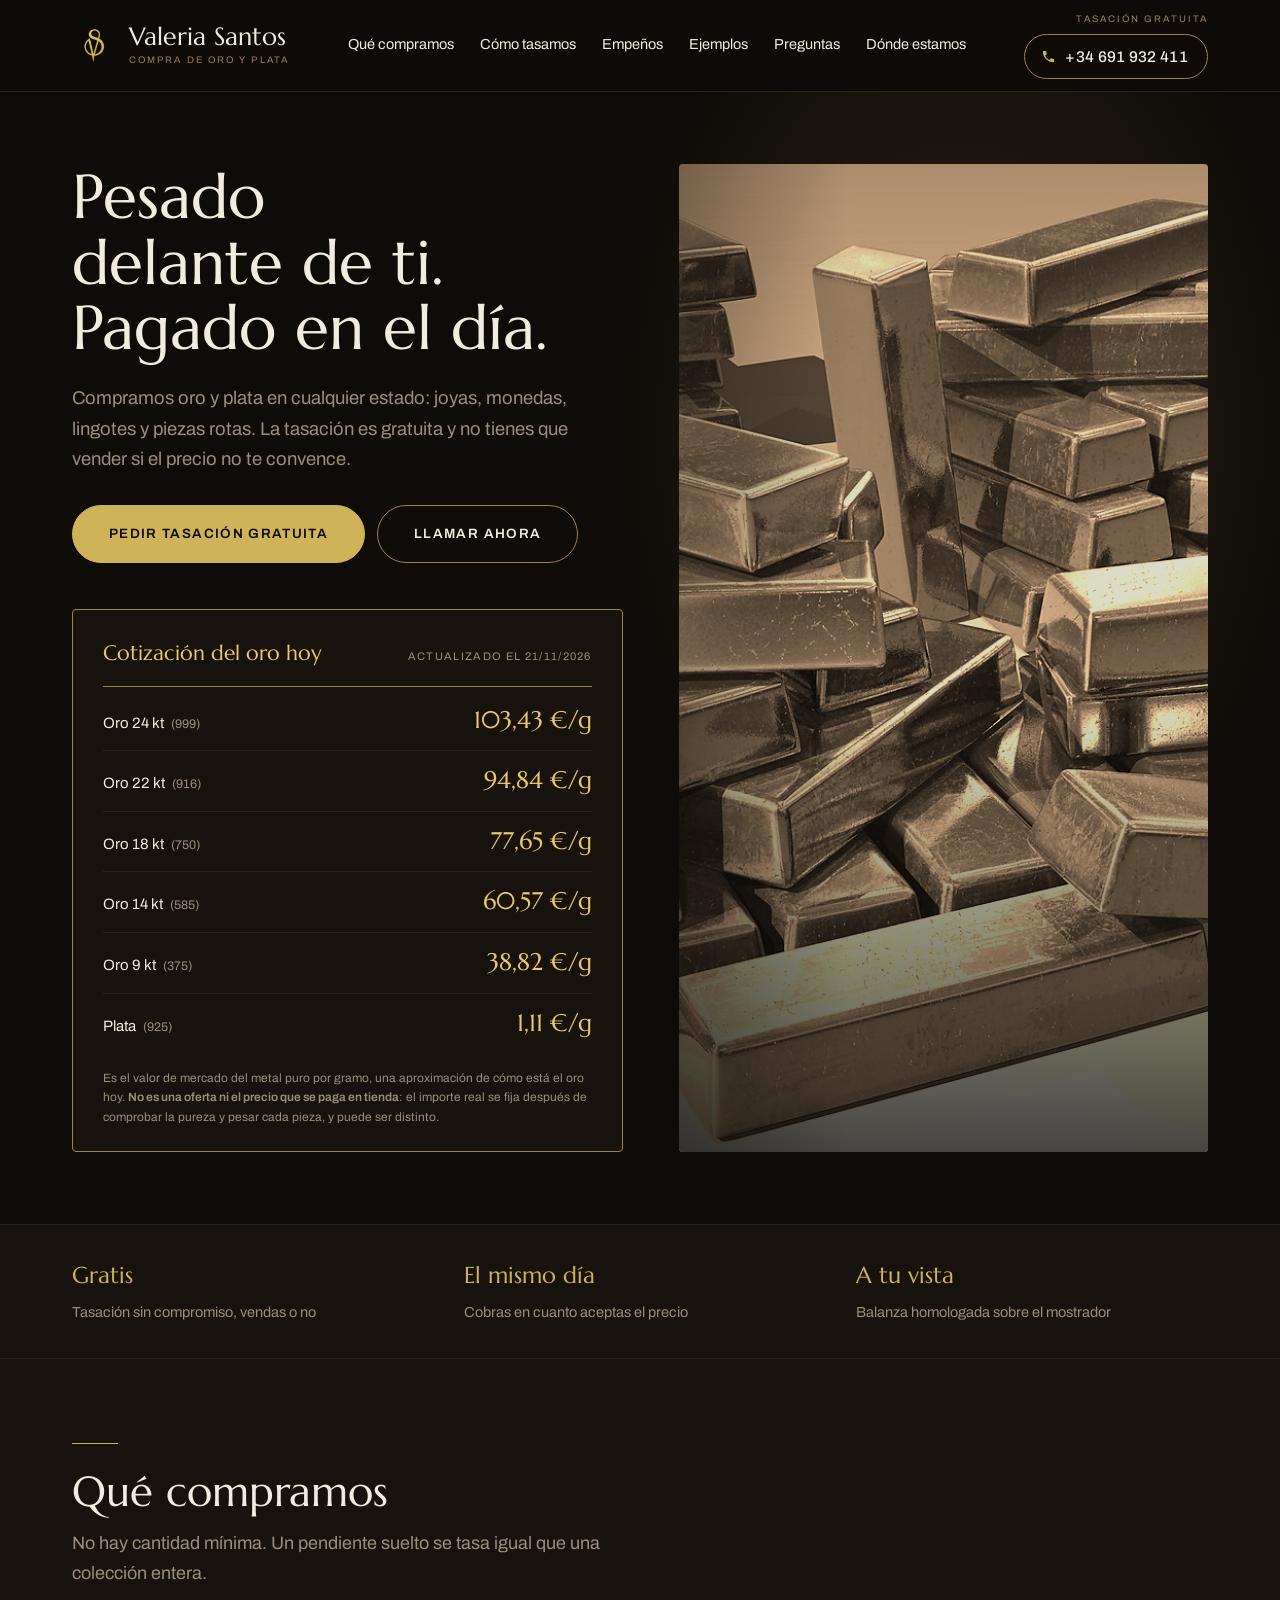
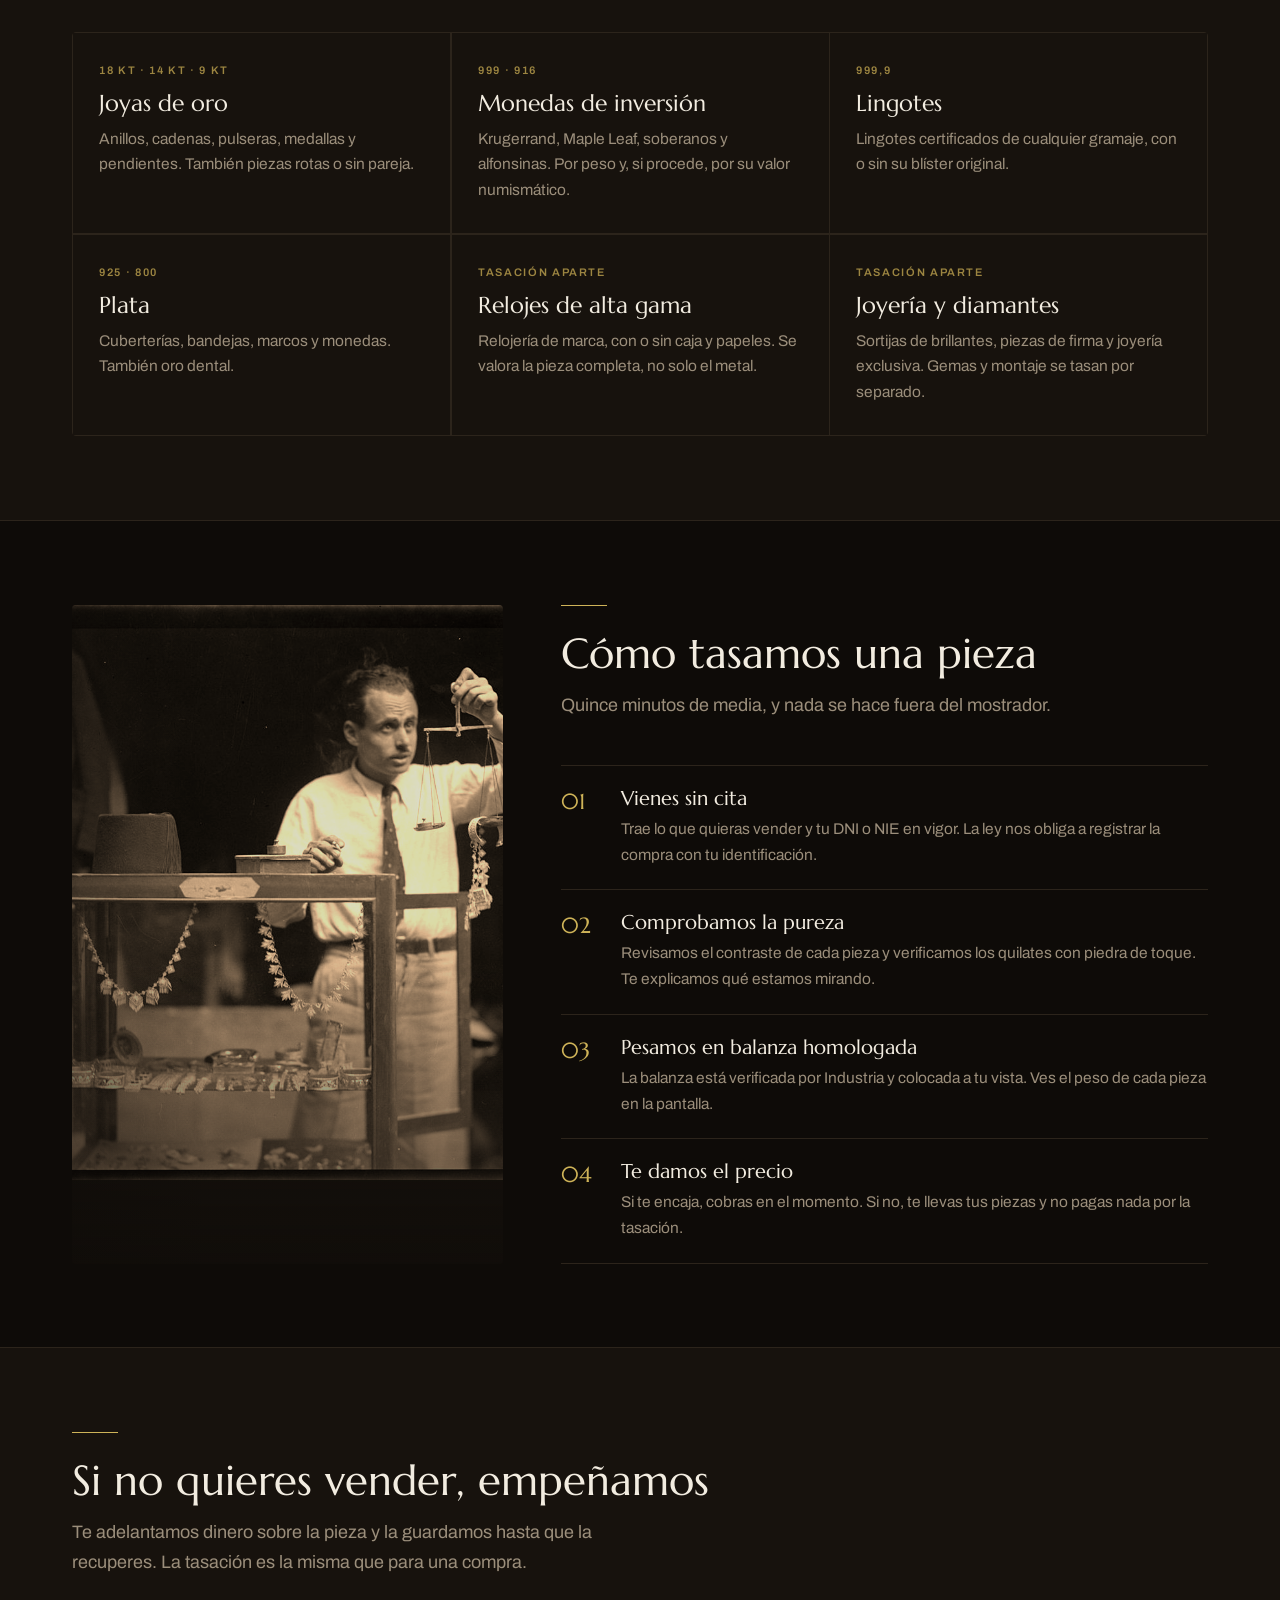
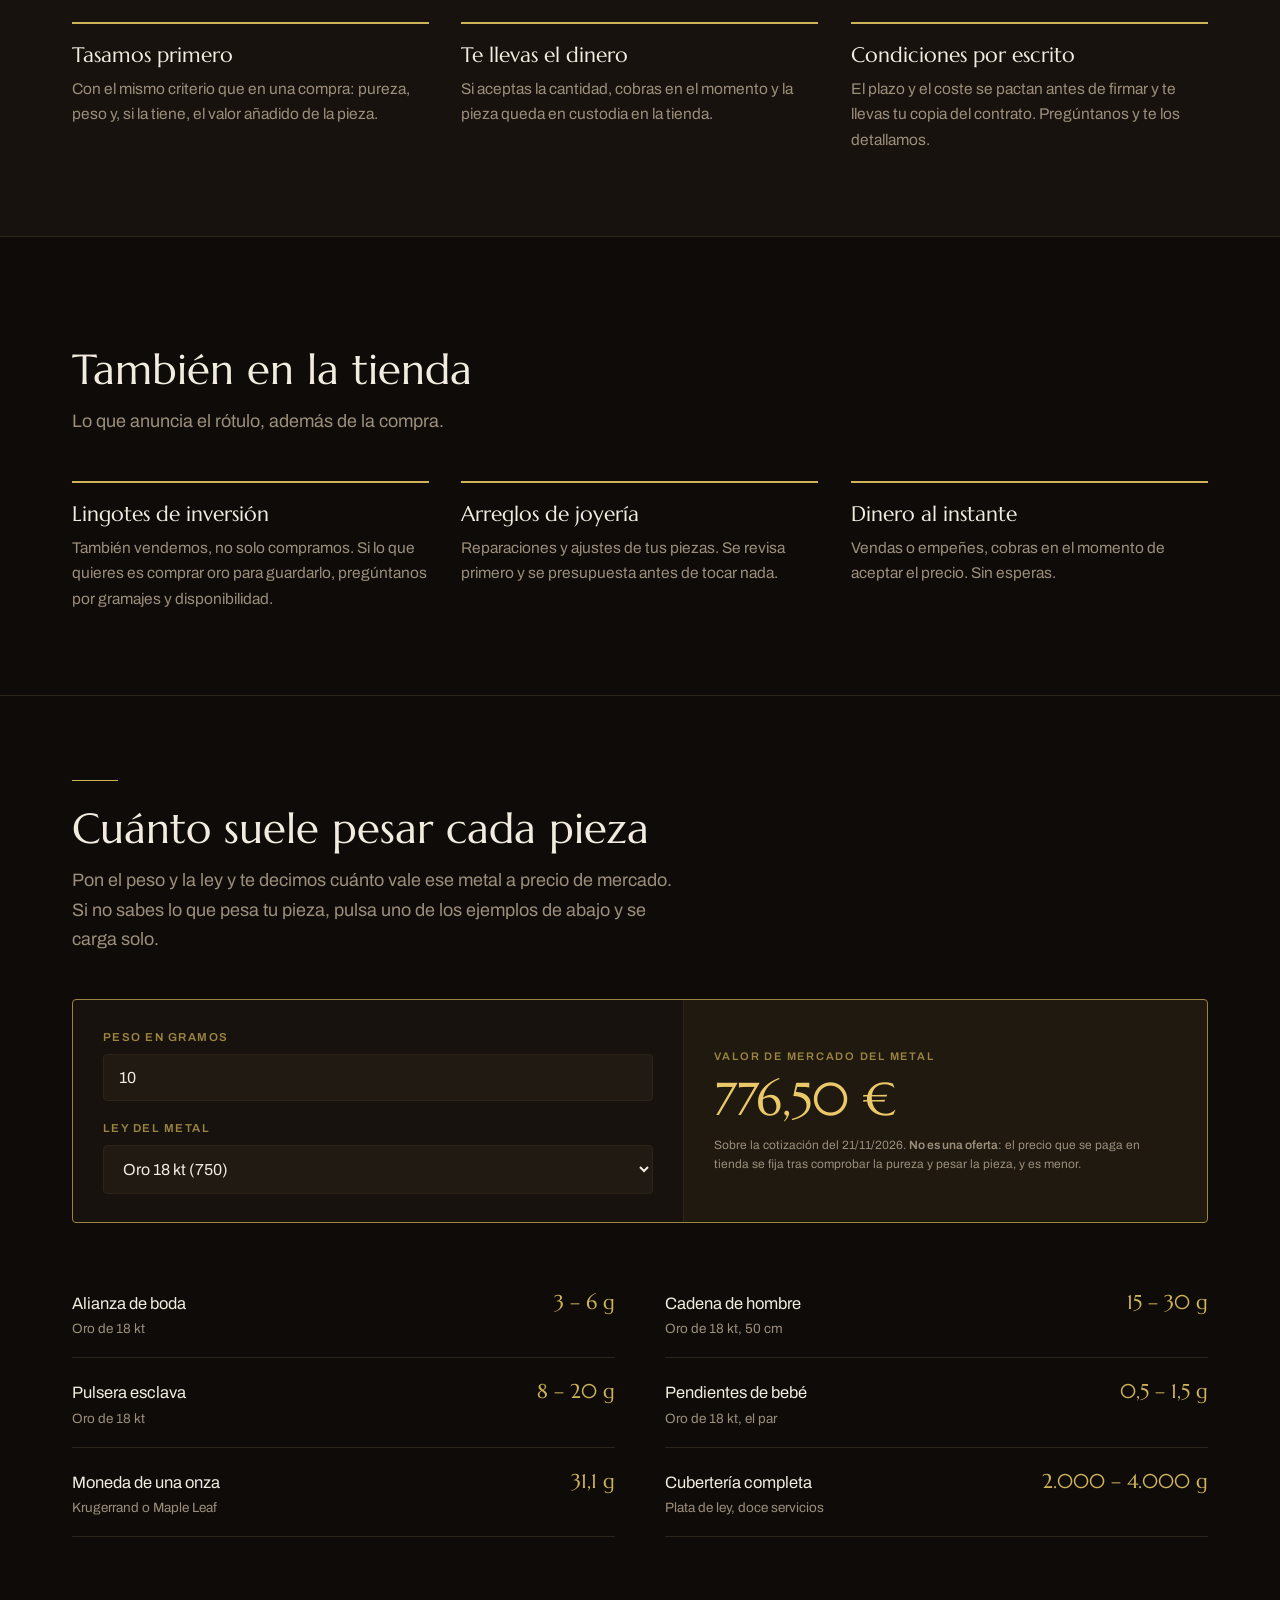
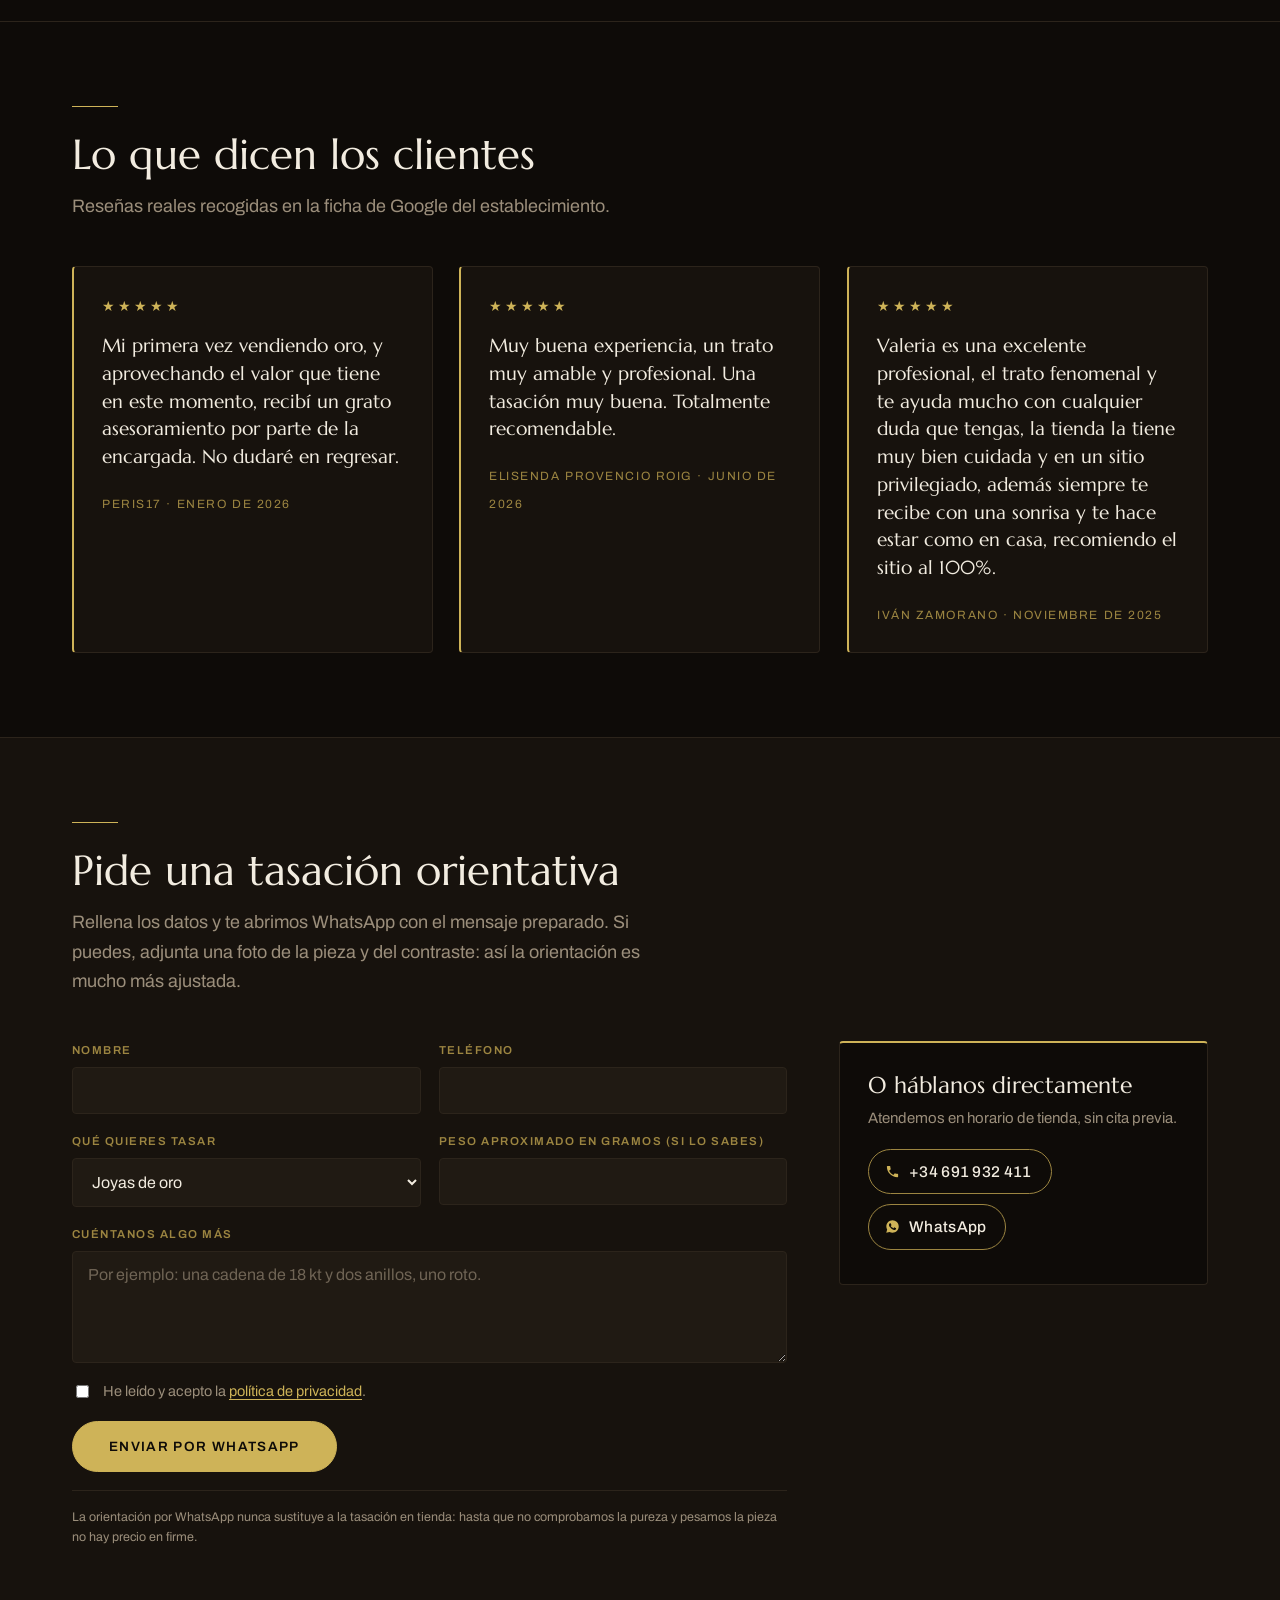
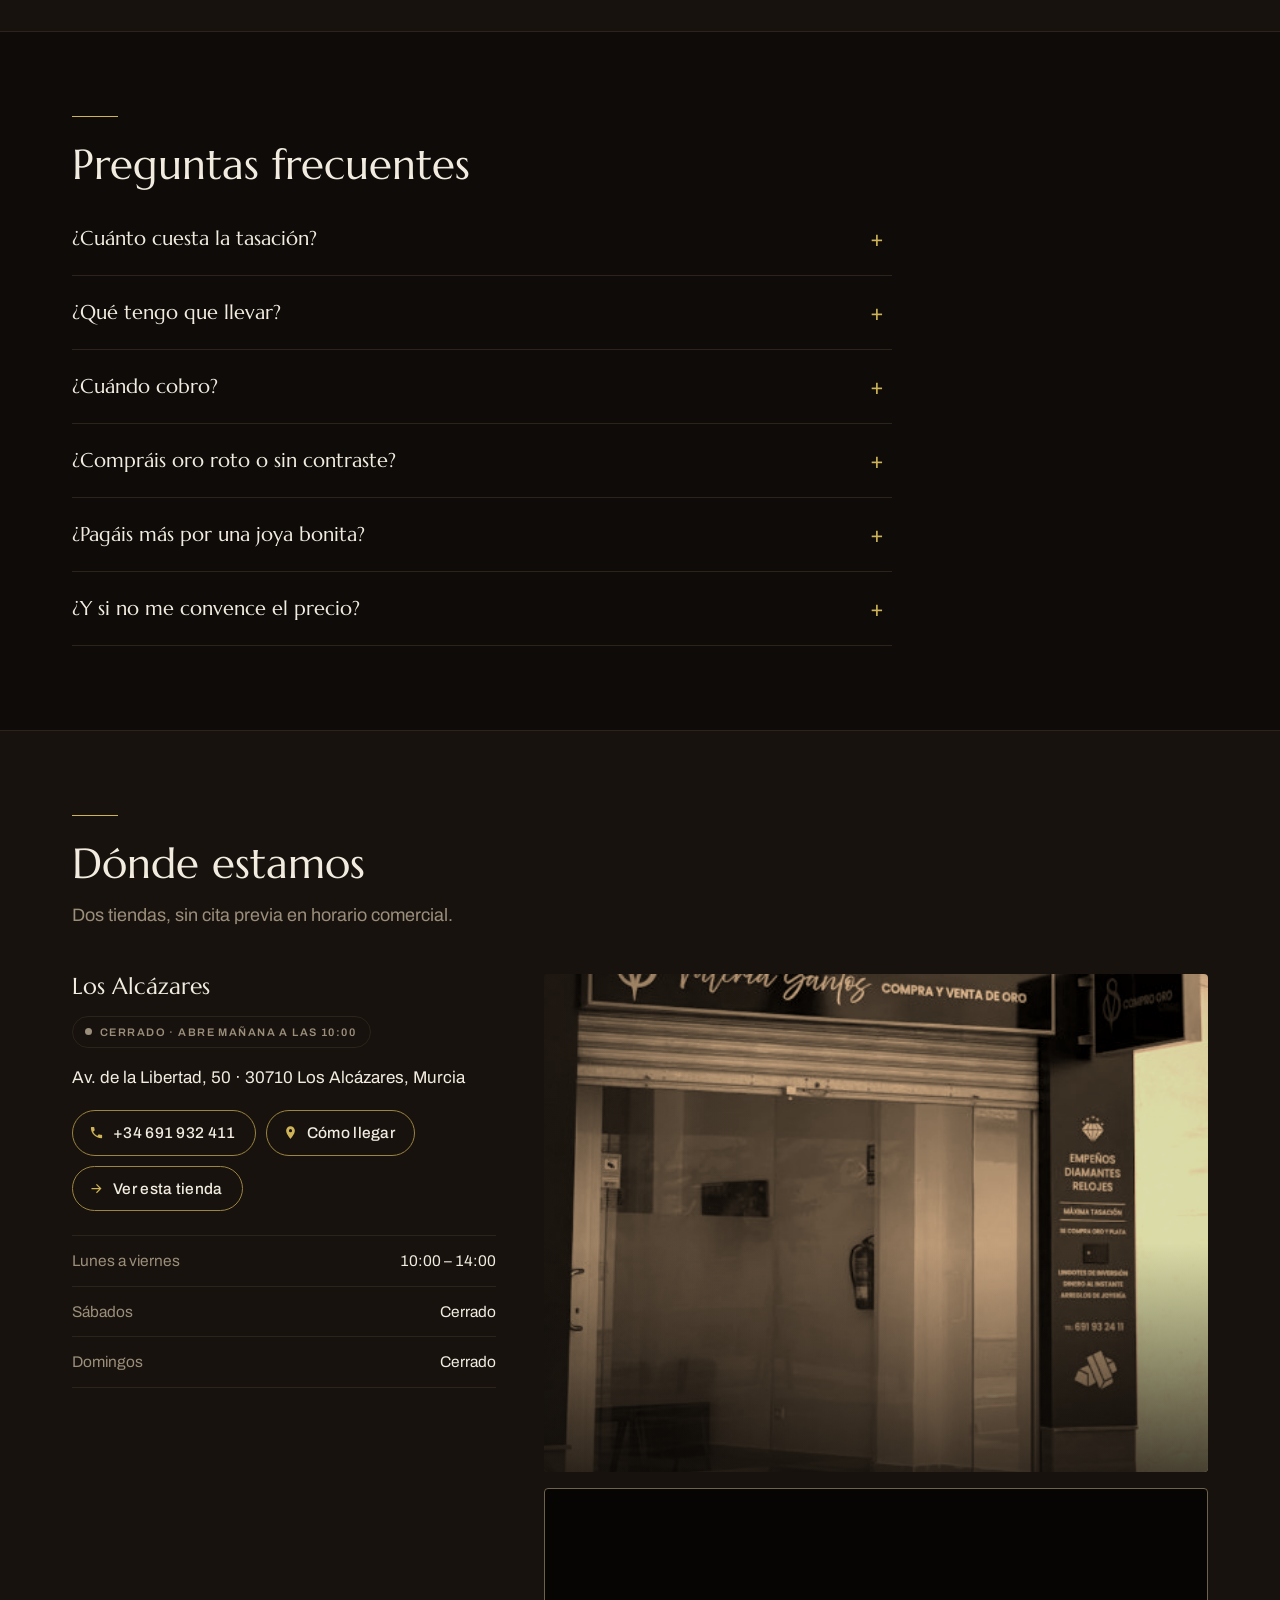
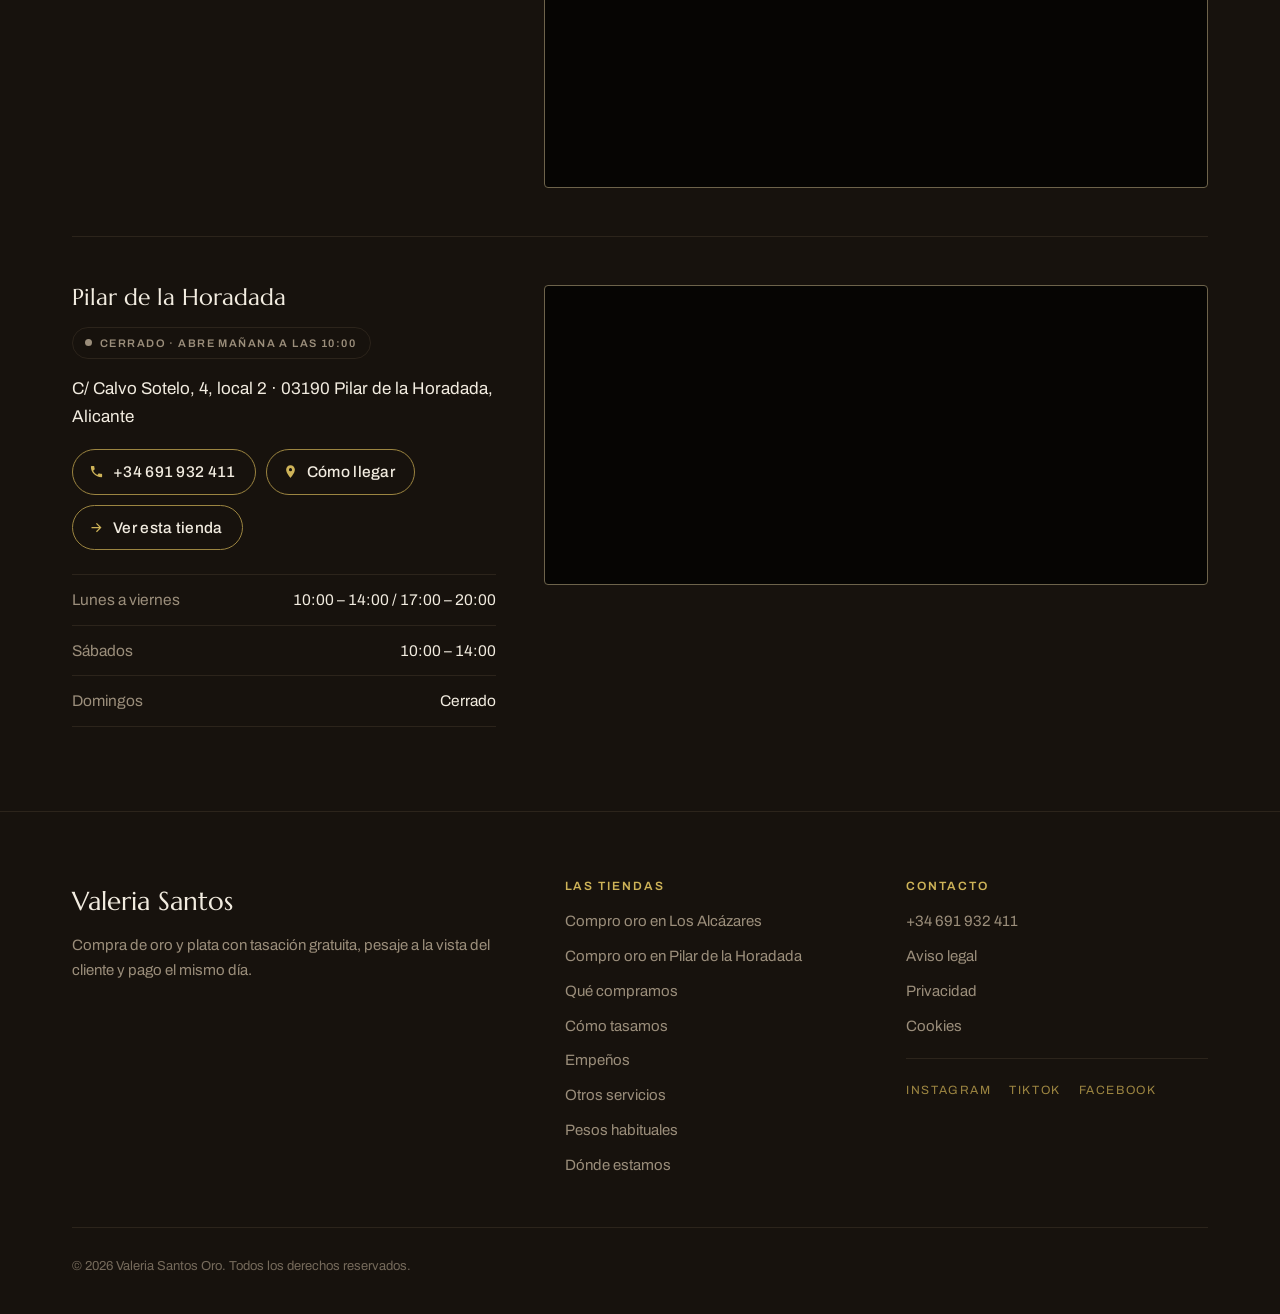
==== commit c4e2495a: "Cotización del 22/11/2026 Actualización automática desde api.gold-api.com y el cambio dólar/euro del" ====
--- a/public/index.html
+++ b/public/index.html
@@ -127,6 +127,7 @@
 
 
 
+
 <script type="application/ld+json" data-faq>
 {
   "@context": "https://schema.org",
@@ -573,7 +574,7 @@
           </ul>
         </div>
         <div class="sede__media">
-          <div class="sede__foto foto" data-sede-foto><img loading="lazy" src="assets/img/tienda-alcazares.jpg" src="assets/img/tienda-alcazares.jpg" src="assets/img/tienda-alcazares.jpg" src="assets/img/tienda-alcazares.jpg" src="assets/img/tienda-alcazares.jpg" src="assets/img/tienda-alcazares.jpg" src="assets/img/tienda-alcazares.jpg" src="assets/img/tienda-alcazares.jpg" src="assets/img/tienda-alcazares.jpg" src="assets/img/tienda-alcazares.jpg" src="assets/img/tienda-alcazares.jpg" src="assets/img/tienda-alcazares.jpg" src="assets/img/tienda-alcazares.jpg" src="assets/img/tienda-alcazares.jpg" src="assets/img/tienda-alcazares.jpg" src="assets/img/tienda-alcazares.jpg" src="assets/img/tienda-alcazares.jpg" src="assets/img/tienda-alcazares.jpg" src="assets/img/tienda-alcazares.jpg" src="assets/img/tienda-alcazares.jpg" src="assets/img/tienda-alcazares.jpg" src="assets/img/tienda-alcazares.jpg" src="assets/img/tienda-alcazares.jpg" src="assets/img/tienda-alcazares.jpg" src="assets/img/tienda-alcazares.jpg" src="assets/img/tienda-alcazares.jpg" src="assets/img/tienda-alcazares.jpg" src="assets/img/tienda-alcazares.jpg" src="assets/img/tienda-alcazares.jpg" src="assets/img/tienda-alcazares.jpg" src="assets/img/tienda-alcazares.jpg" src="assets/img/tienda-alcazares.jpg" src="assets/img/tienda-alcazares.jpg" src="assets/img/tienda-alcazares.jpg" src="assets/img/tienda-alcazares.jpg" src="assets/img/tienda-alcazares.jpg" src="assets/img/tienda-alcazares.jpg" src="assets/img/tienda-alcazares.jpg" src="assets/img/tienda-alcazares.jpg" src="assets/img/tienda-alcazares.jpg" src="assets/img/tienda-alcazares.jpg" src="assets/img/tienda-alcazares.jpg" src="assets/img/tienda-alcazares.jpg" src="assets/img/tienda-alcazares.jpg" src="assets/img/tienda-alcazares.jpg" src="assets/img/tienda-alcazares.jpg" src="assets/img/tienda-alcazares.jpg" src="assets/img/tienda-alcazares.jpg" src="assets/img/tienda-alcazares.jpg" src="assets/img/tienda-alcazares.jpg" src="assets/img/tienda-alcazares.jpg" src="assets/img/tienda-alcazares.jpg" src="assets/img/tienda-alcazares.jpg" src="assets/img/tienda-alcazares.jpg" src="assets/img/tienda-alcazares.jpg" src="assets/img/tienda-alcazares.jpg" src="assets/img/tienda-alcazares.jpg" src="assets/img/tienda-alcazares.jpg" src="assets/img/tienda-alcazares.jpg" src="assets/img/tienda-alcazares.jpg" src="assets/img/tienda-alcazares.jpg" src="assets/img/tienda-alcazares.jpg" src="assets/img/tienda-alcazares.jpg" src="assets/img/tienda-alcazares.jpg" src="assets/img/tienda-alcazares.jpg" src="assets/img/tienda-alcazares.jpg" src="assets/img/tienda-alcazares.jpg" src="assets/img/tienda-alcazares.jpg" alt="Fachada de la tienda de Valeria Santos Oro en Los Alcázares"></div>
+          <div class="sede__foto foto" data-sede-foto><img loading="lazy" src="assets/img/tienda-alcazares.jpg" src="assets/img/tienda-alcazares.jpg" src="assets/img/tienda-alcazares.jpg" src="assets/img/tienda-alcazares.jpg" src="assets/img/tienda-alcazares.jpg" src="assets/img/tienda-alcazares.jpg" src="assets/img/tienda-alcazares.jpg" src="assets/img/tienda-alcazares.jpg" src="assets/img/tienda-alcazares.jpg" src="assets/img/tienda-alcazares.jpg" src="assets/img/tienda-alcazares.jpg" src="assets/img/tienda-alcazares.jpg" src="assets/img/tienda-alcazares.jpg" src="assets/img/tienda-alcazares.jpg" src="assets/img/tienda-alcazares.jpg" src="assets/img/tienda-alcazares.jpg" src="assets/img/tienda-alcazares.jpg" src="assets/img/tienda-alcazares.jpg" src="assets/img/tienda-alcazares.jpg" src="assets/img/tienda-alcazares.jpg" src="assets/img/tienda-alcazares.jpg" src="assets/img/tienda-alcazares.jpg" src="assets/img/tienda-alcazares.jpg" src="assets/img/tienda-alcazares.jpg" src="assets/img/tienda-alcazares.jpg" src="assets/img/tienda-alcazares.jpg" src="assets/img/tienda-alcazares.jpg" src="assets/img/tienda-alcazares.jpg" src="assets/img/tienda-alcazares.jpg" src="assets/img/tienda-alcazares.jpg" src="assets/img/tienda-alcazares.jpg" src="assets/img/tienda-alcazares.jpg" src="assets/img/tienda-alcazares.jpg" src="assets/img/tienda-alcazares.jpg" src="assets/img/tienda-alcazares.jpg" src="assets/img/tienda-alcazares.jpg" src="assets/img/tienda-alcazares.jpg" src="assets/img/tienda-alcazares.jpg" src="assets/img/tienda-alcazares.jpg" src="assets/img/tienda-alcazares.jpg" src="assets/img/tienda-alcazares.jpg" src="assets/img/tienda-alcazares.jpg" src="assets/img/tienda-alcazares.jpg" src="assets/img/tienda-alcazares.jpg" src="assets/img/tienda-alcazares.jpg" src="assets/img/tienda-alcazares.jpg" src="assets/img/tienda-alcazares.jpg" src="assets/img/tienda-alcazares.jpg" src="assets/img/tienda-alcazares.jpg" src="assets/img/tienda-alcazares.jpg" src="assets/img/tienda-alcazares.jpg" src="assets/img/tienda-alcazares.jpg" src="assets/img/tienda-alcazares.jpg" src="assets/img/tienda-alcazares.jpg" src="assets/img/tienda-alcazares.jpg" src="assets/img/tienda-alcazares.jpg" src="assets/img/tienda-alcazares.jpg" src="assets/img/tienda-alcazares.jpg" src="assets/img/tienda-alcazares.jpg" src="assets/img/tienda-alcazares.jpg" src="assets/img/tienda-alcazares.jpg" src="assets/img/tienda-alcazares.jpg" src="assets/img/tienda-alcazares.jpg" src="assets/img/tienda-alcazares.jpg" src="assets/img/tienda-alcazares.jpg" src="assets/img/tienda-alcazares.jpg" src="assets/img/tienda-alcazares.jpg" src="assets/img/tienda-alcazares.jpg" src="assets/img/tienda-alcazares.jpg" alt="Fachada de la tienda de Valeria Santos Oro en Los Alcázares"></div>
           <iframe class="mapa" data-sede-mapa title="Mapa de la tienda" loading="lazy" referrerpolicy="no-referrer-when-downgrade" src="https://maps.google.com/maps?q=37.7410142,-0.8511023&amp;z=17&amp;hl=es&amp;output=embed"></iframe>
         </div>
       </div>
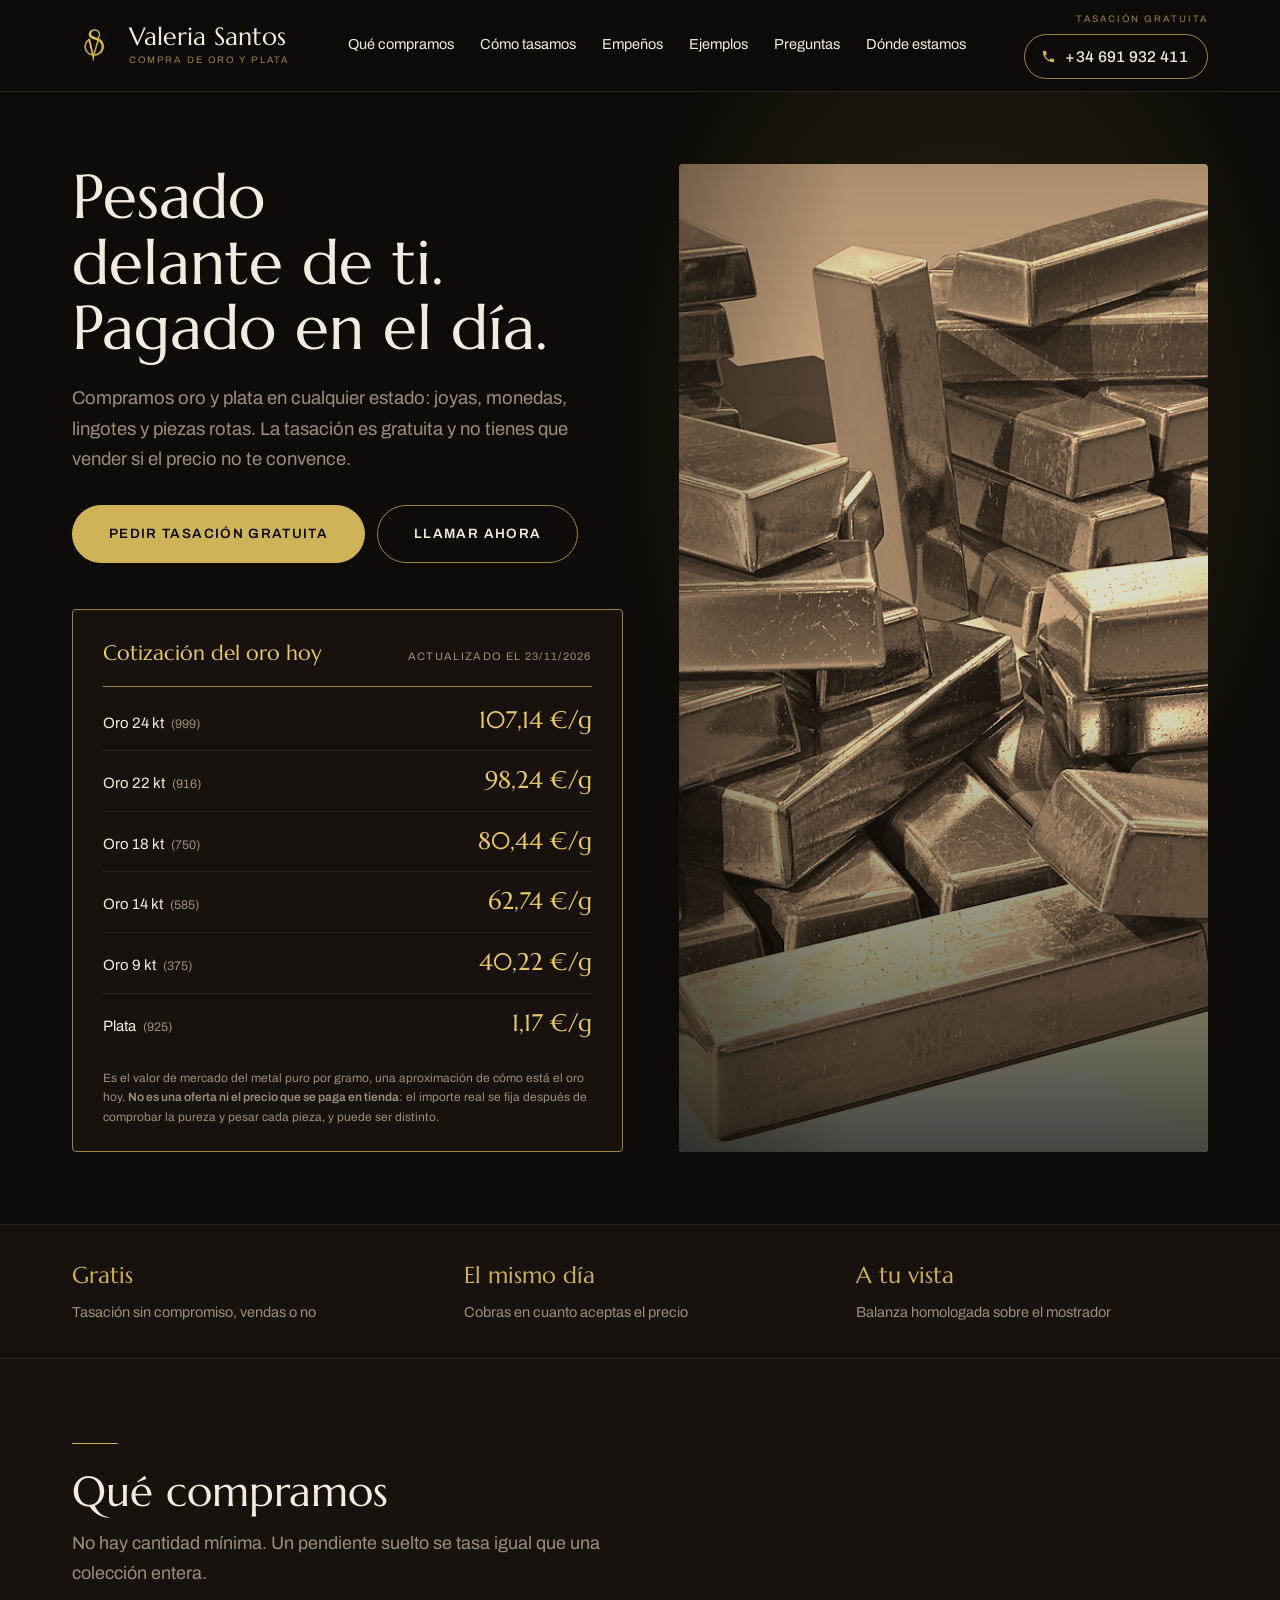
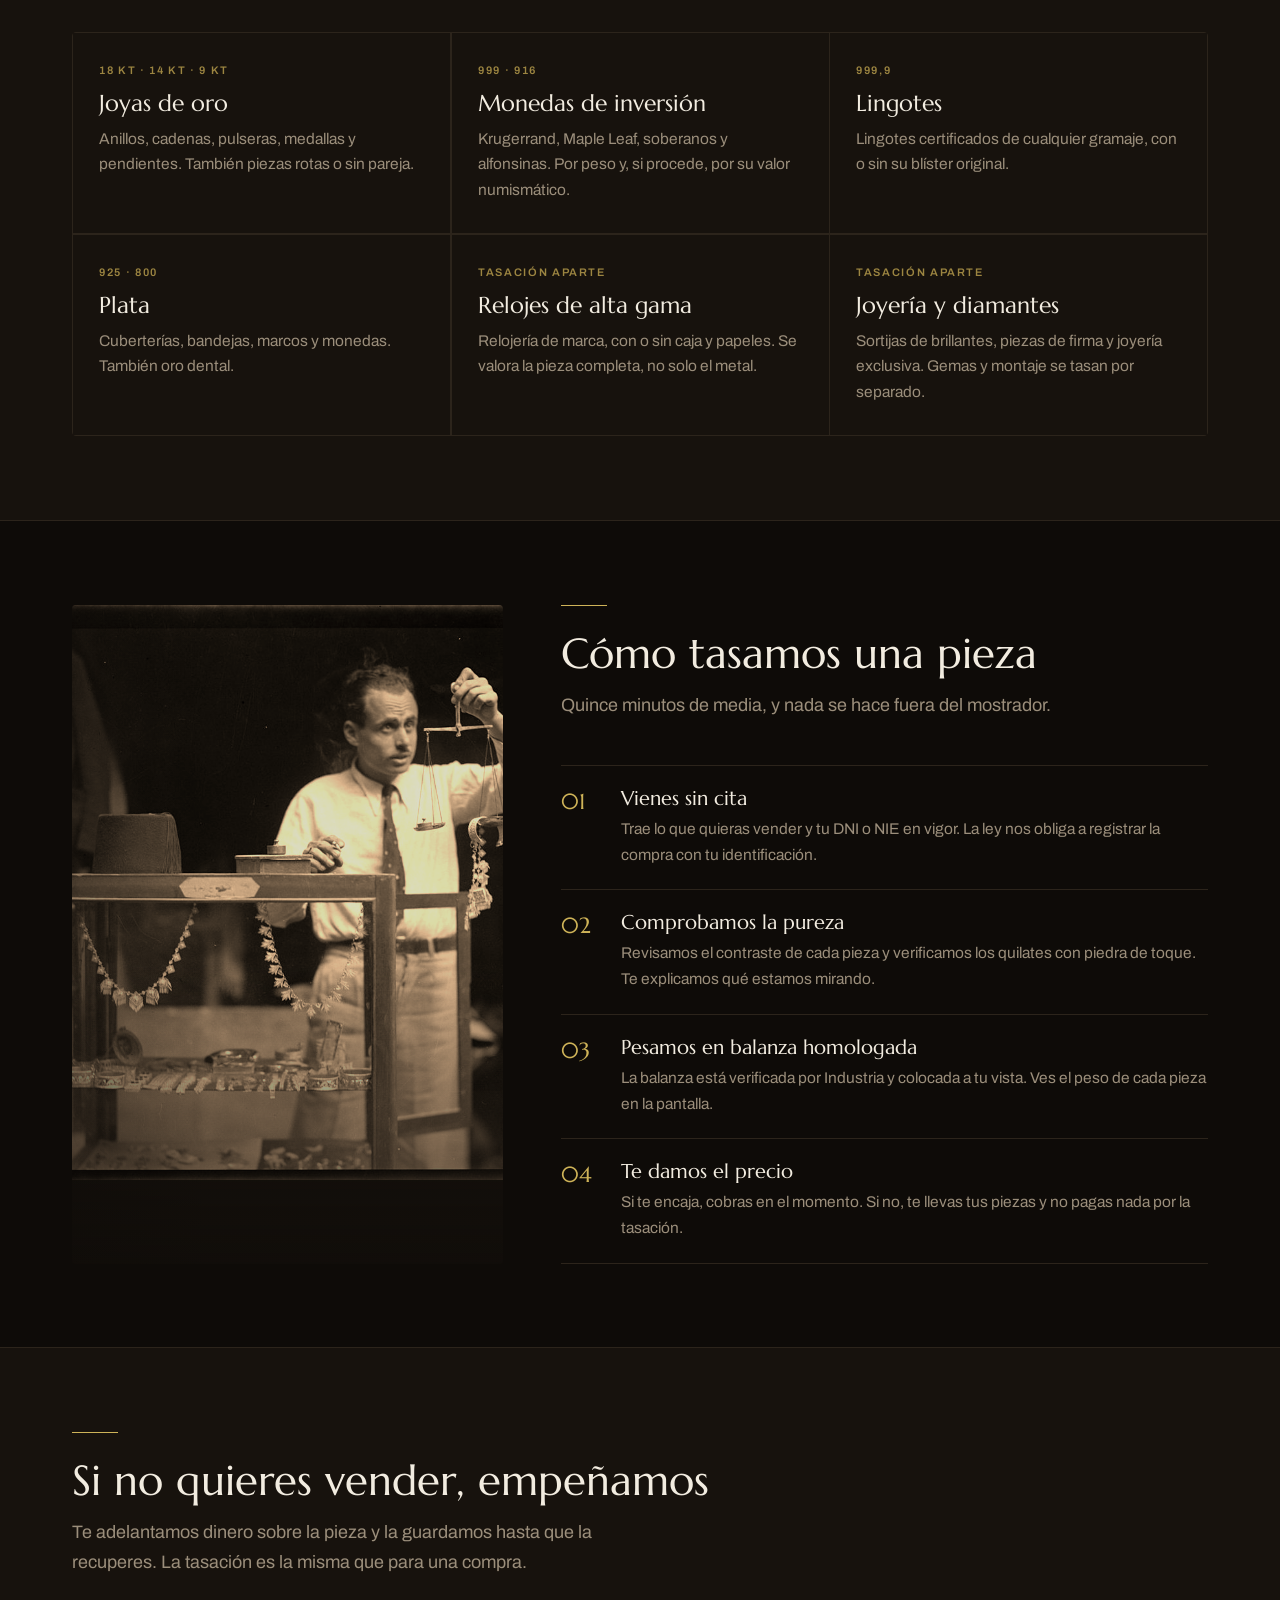
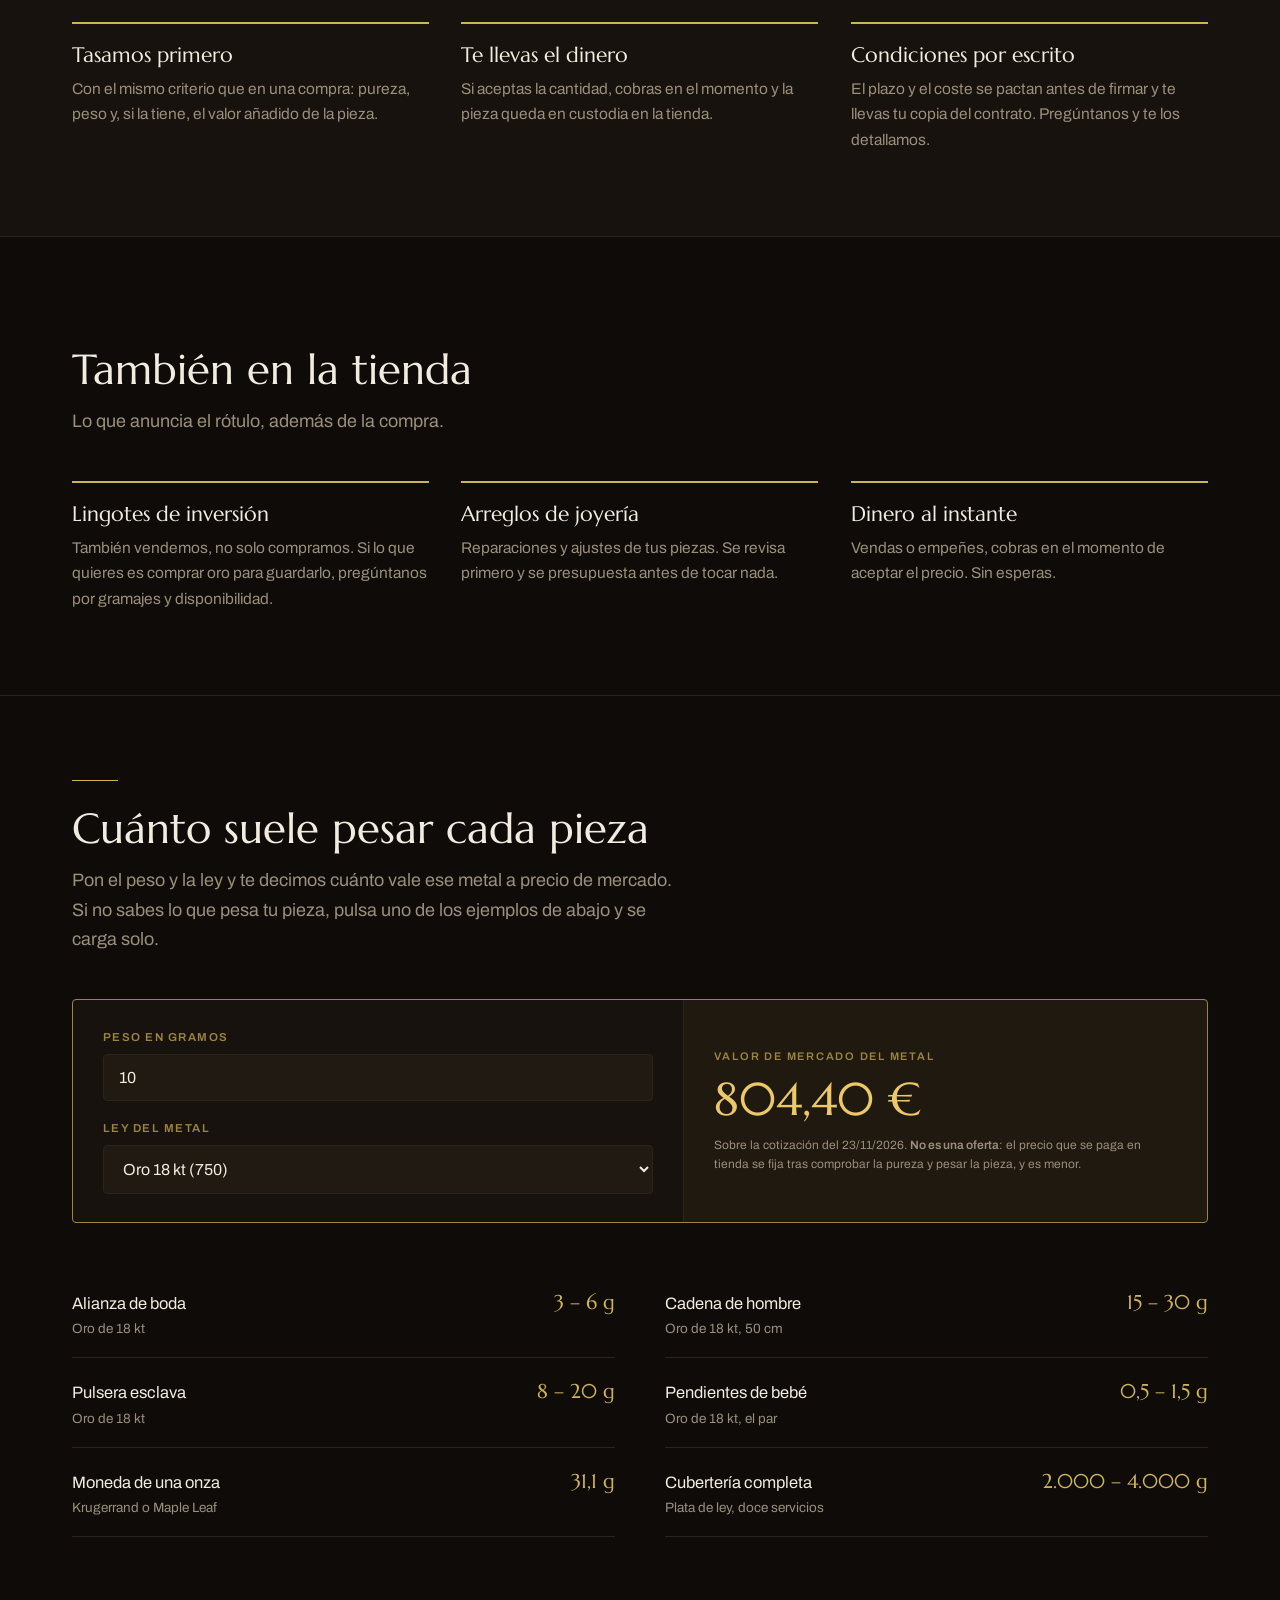
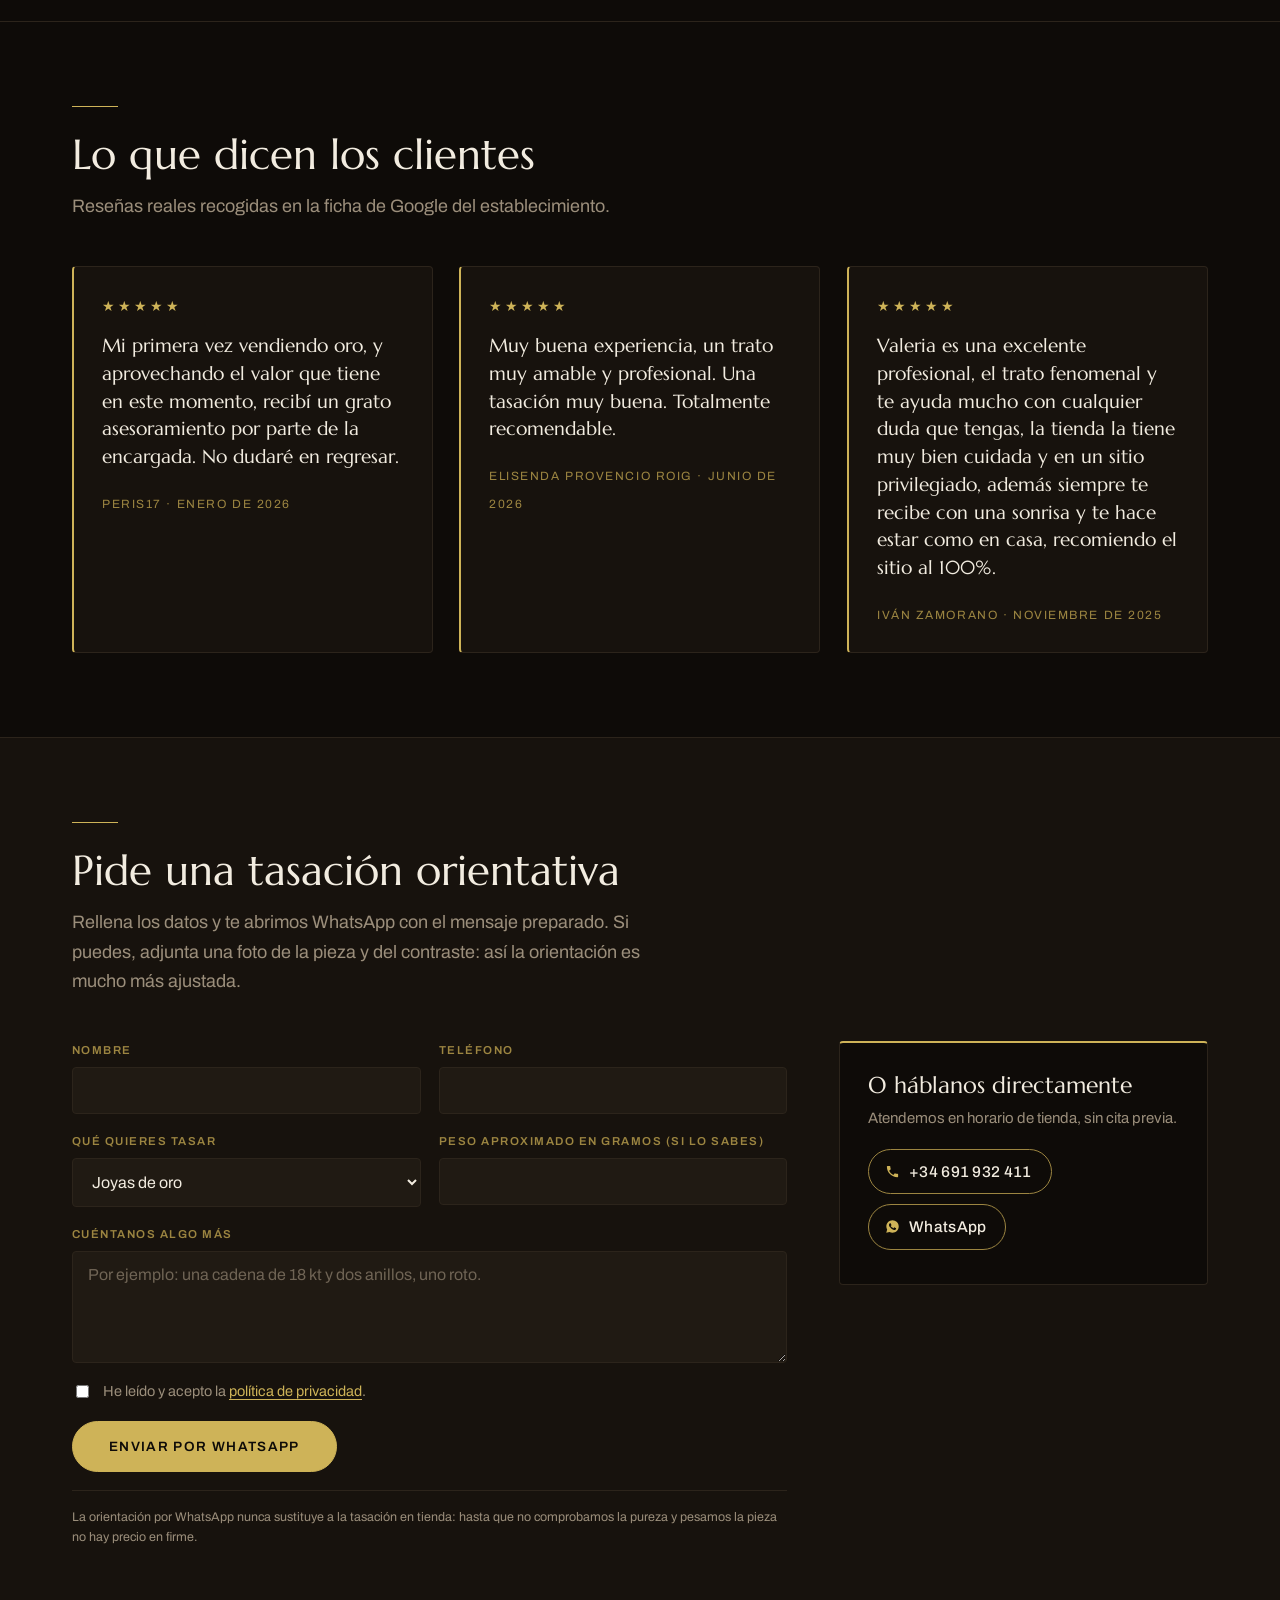
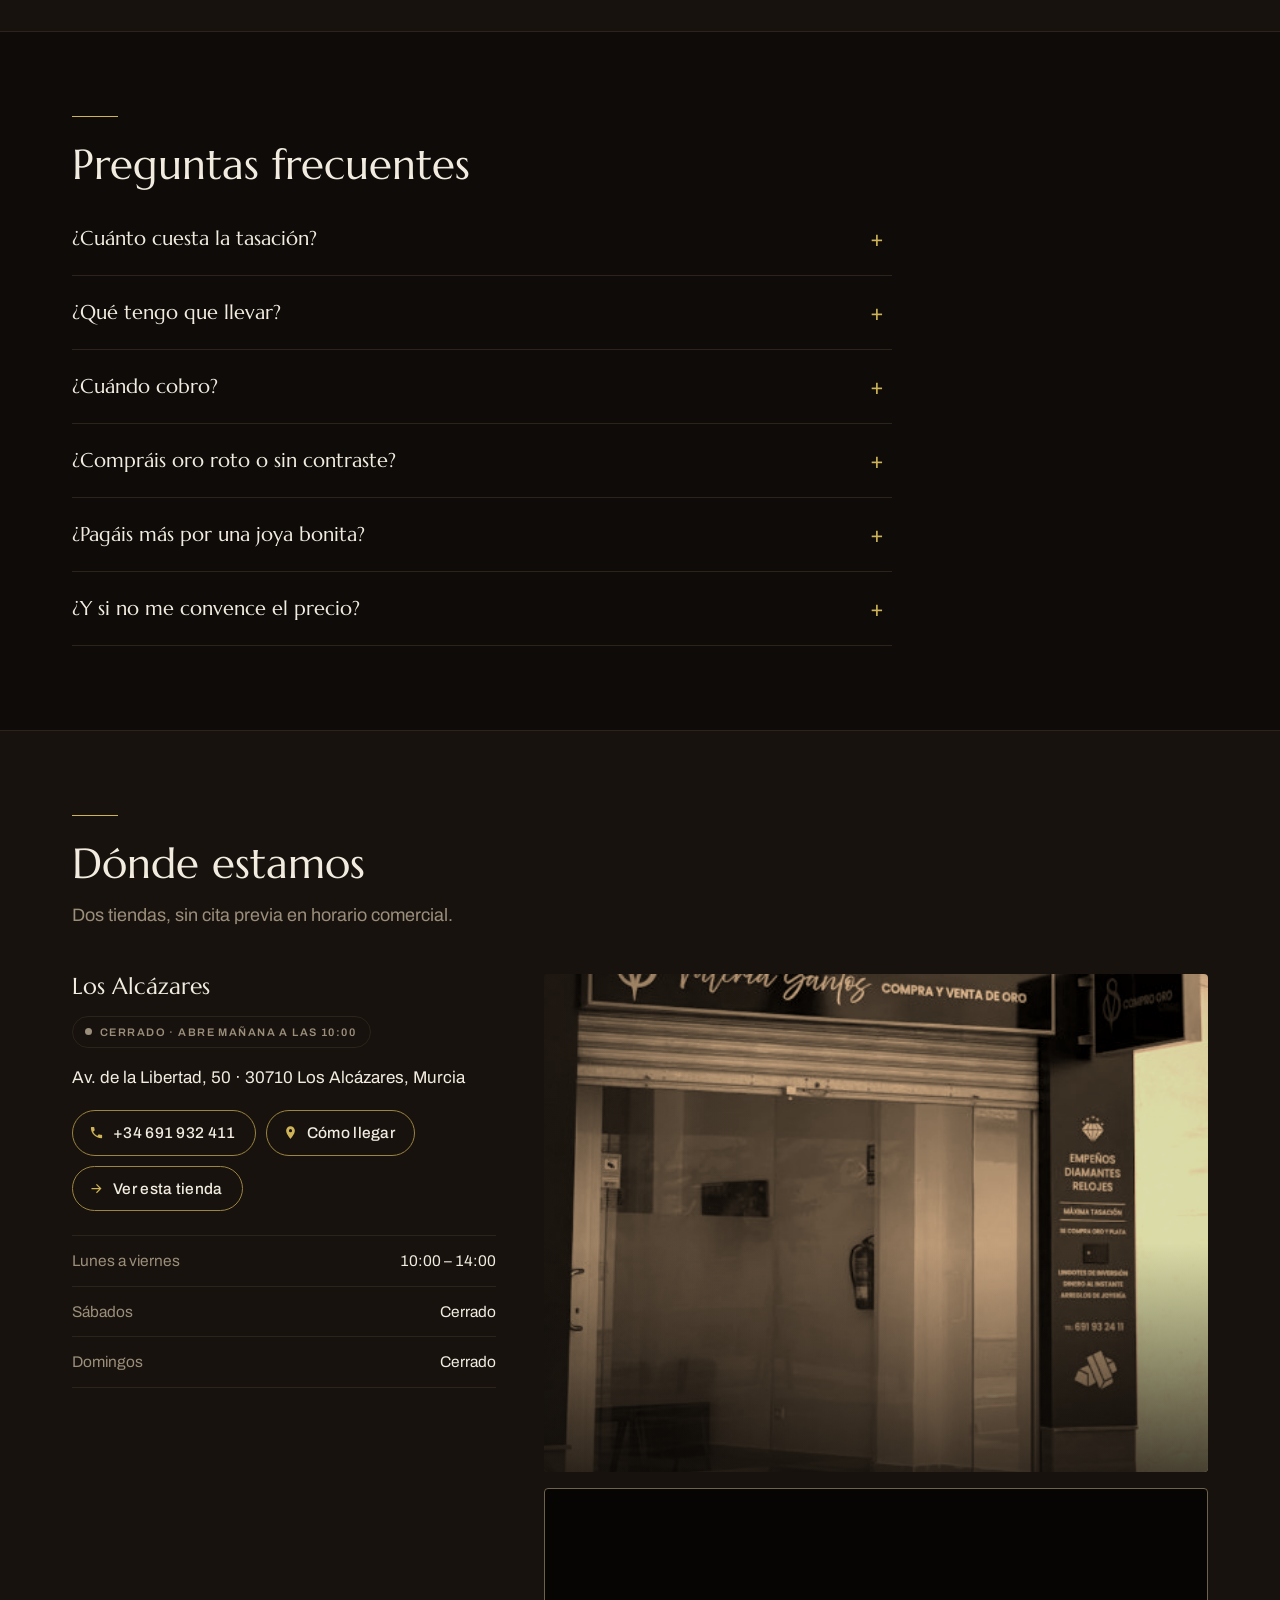
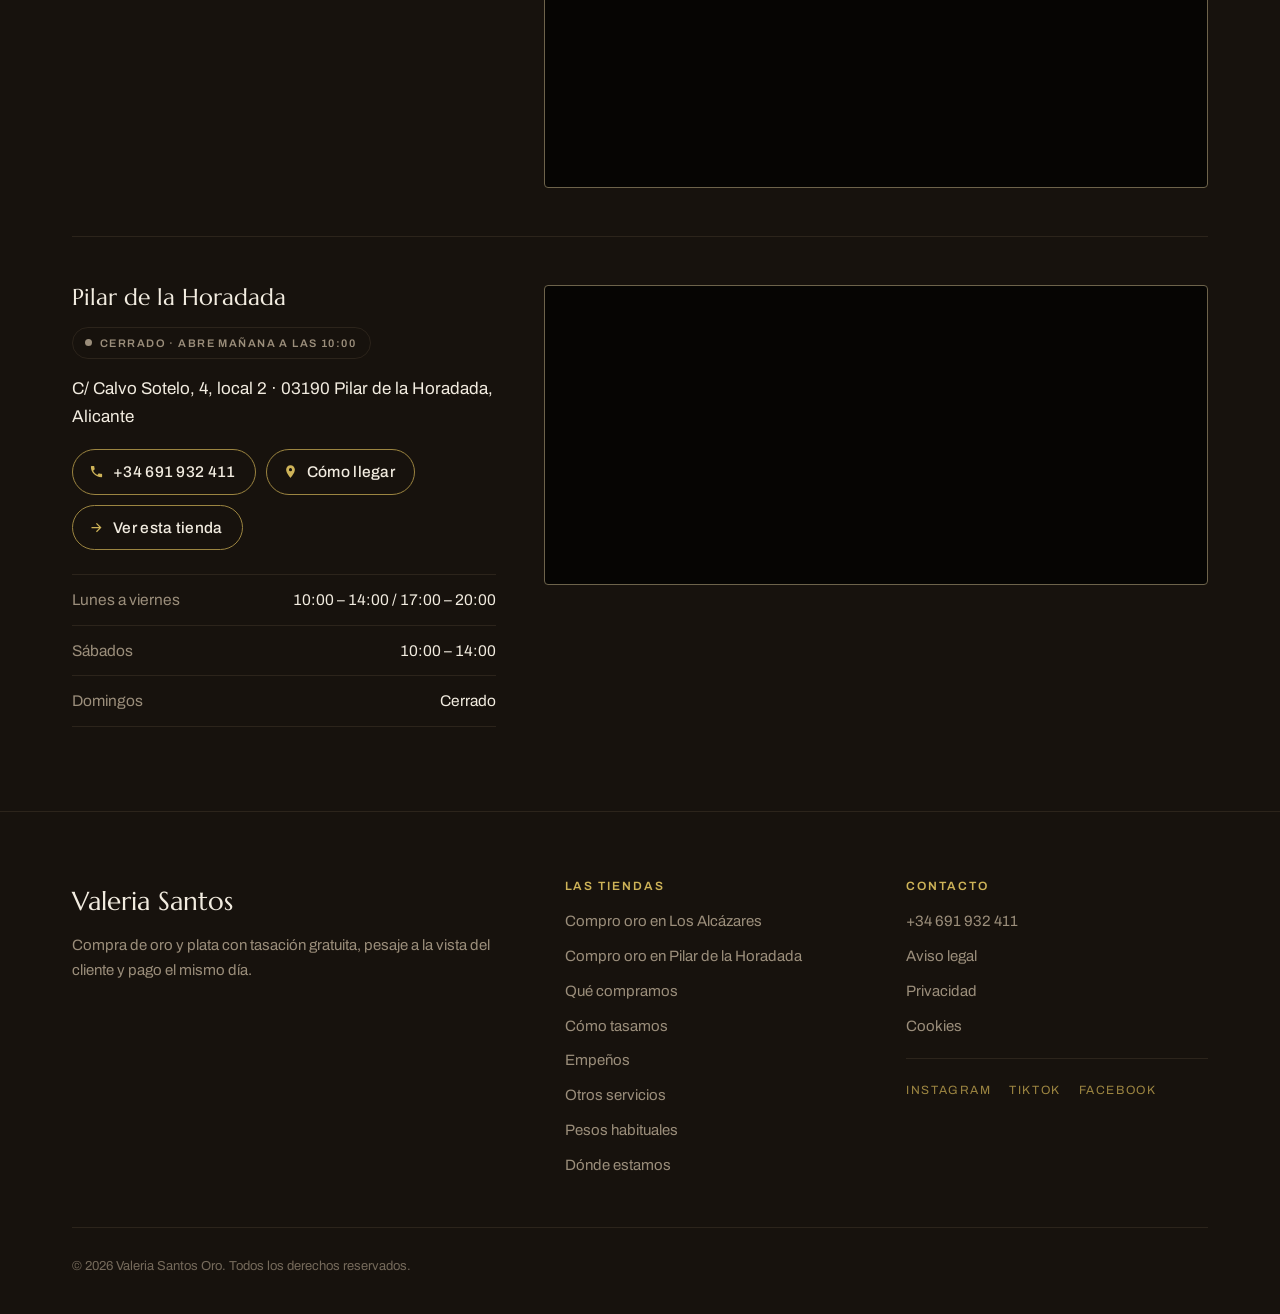
==== commit 432744d2: "Cotización del 23/11/2026 Actualización automática desde api.gold-api.com y el cambio dólar/euro del" ====
--- a/public/index.html
+++ b/public/index.html
@@ -128,6 +128,7 @@
 
 
 
+
 <script type="application/ld+json" data-faq>
 {
   "@context": "https://schema.org",
@@ -234,15 +235,15 @@
       <aside class="tablon" data-anim="der" aria-labelledby="titulo-tablon">
         <div class="tablon__cabeza">
           <span class="tablon__titulo" id="titulo-tablon">Cotización del oro hoy</span>
-          <span class="tablon__fecha" data-dato="fechaPrecios">Actualizado el 21/11/2026</span>
+          <span class="tablon__fecha" data-dato="fechaPrecios">Actualizado el 23/11/2026</span>
         </div>
         <ul class="tablon__lista">
-          <li><span class="tablon__quilate">Oro 24 kt <span>(999)</span></span><span class="tablon__precio" data-dato="oro24">103,43 €/g</span></li>
-          <li><span class="tablon__quilate">Oro 22 kt <span>(916)</span></span><span class="tablon__precio" data-dato="oro22">94,84 €/g</span></li>
-          <li><span class="tablon__quilate">Oro 18 kt <span>(750)</span></span><span class="tablon__precio" data-dato="oro18">77,65 €/g</span></li>
-          <li><span class="tablon__quilate">Oro 14 kt <span>(585)</span></span><span class="tablon__precio" data-dato="oro14">60,57 €/g</span></li>
-          <li><span class="tablon__quilate">Oro 9 kt <span>(375)</span></span><span class="tablon__precio" data-dato="oro9">38,82 €/g</span></li>
-          <li><span class="tablon__quilate">Plata <span>(925)</span></span><span class="tablon__precio" data-dato="plata925">1,11 €/g</span></li>
+          <li><span class="tablon__quilate">Oro 24 kt <span>(999)</span></span><span class="tablon__precio" data-dato="oro24">107,14 €/g</span></li>
+          <li><span class="tablon__quilate">Oro 22 kt <span>(916)</span></span><span class="tablon__precio" data-dato="oro22">98,24 €/g</span></li>
+          <li><span class="tablon__quilate">Oro 18 kt <span>(750)</span></span><span class="tablon__precio" data-dato="oro18">80,44 €/g</span></li>
+          <li><span class="tablon__quilate">Oro 14 kt <span>(585)</span></span><span class="tablon__precio" data-dato="oro14">62,74 €/g</span></li>
+          <li><span class="tablon__quilate">Oro 9 kt <span>(375)</span></span><span class="tablon__precio" data-dato="oro9">40,22 €/g</span></li>
+          <li><span class="tablon__quilate">Plata <span>(925)</span></span><span class="tablon__precio" data-dato="plata925">1,17 €/g</span></li>
         </ul>
         <p class="tablon__nota">Es el valor de mercado del metal puro por gramo, una aproximación de cómo está el oro hoy. <b>No es una oferta ni el precio que se paga en tienda</b>: el importe real se fija después de comprobar la pureza y pesar cada pieza, y puede ser distinto.</p>
       </aside>
@@ -574,7 +575,7 @@
           </ul>
         </div>
         <div class="sede__media">
-          <div class="sede__foto foto" data-sede-foto><img loading="lazy" src="assets/img/tienda-alcazares.jpg" src="assets/img/tienda-alcazares.jpg" src="assets/img/tienda-alcazares.jpg" src="assets/img/tienda-alcazares.jpg" src="assets/img/tienda-alcazares.jpg" src="assets/img/tienda-alcazares.jpg" src="assets/img/tienda-alcazares.jpg" src="assets/img/tienda-alcazares.jpg" src="assets/img/tienda-alcazares.jpg" src="assets/img/tienda-alcazares.jpg" src="assets/img/tienda-alcazares.jpg" src="assets/img/tienda-alcazares.jpg" src="assets/img/tienda-alcazares.jpg" src="assets/img/tienda-alcazares.jpg" src="assets/img/tienda-alcazares.jpg" src="assets/img/tienda-alcazares.jpg" src="assets/img/tienda-alcazares.jpg" src="assets/img/tienda-alcazares.jpg" src="assets/img/tienda-alcazares.jpg" src="assets/img/tienda-alcazares.jpg" src="assets/img/tienda-alcazares.jpg" src="assets/img/tienda-alcazares.jpg" src="assets/img/tienda-alcazares.jpg" src="assets/img/tienda-alcazares.jpg" src="assets/img/tienda-alcazares.jpg" src="assets/img/tienda-alcazares.jpg" src="assets/img/tienda-alcazares.jpg" src="assets/img/tienda-alcazares.jpg" src="assets/img/tienda-alcazares.jpg" src="assets/img/tienda-alcazares.jpg" src="assets/img/tienda-alcazares.jpg" src="assets/img/tienda-alcazares.jpg" src="assets/img/tienda-alcazares.jpg" src="assets/img/tienda-alcazares.jpg" src="assets/img/tienda-alcazares.jpg" src="assets/img/tienda-alcazares.jpg" src="assets/img/tienda-alcazares.jpg" src="assets/img/tienda-alcazares.jpg" src="assets/img/tienda-alcazares.jpg" src="assets/img/tienda-alcazares.jpg" src="assets/img/tienda-alcazares.jpg" src="assets/img/tienda-alcazares.jpg" src="assets/img/tienda-alcazares.jpg" src="assets/img/tienda-alcazares.jpg" src="assets/img/tienda-alcazares.jpg" src="assets/img/tienda-alcazares.jpg" src="assets/img/tienda-alcazares.jpg" src="assets/img/tienda-alcazares.jpg" src="assets/img/tienda-alcazares.jpg" src="assets/img/tienda-alcazares.jpg" src="assets/img/tienda-alcazares.jpg" src="assets/img/tienda-alcazares.jpg" src="assets/img/tienda-alcazares.jpg" src="assets/img/tienda-alcazares.jpg" src="assets/img/tienda-alcazares.jpg" src="assets/img/tienda-alcazares.jpg" src="assets/img/tienda-alcazares.jpg" src="assets/img/tienda-alcazares.jpg" src="assets/img/tienda-alcazares.jpg" src="assets/img/tienda-alcazares.jpg" src="assets/img/tienda-alcazares.jpg" src="assets/img/tienda-alcazares.jpg" src="assets/img/tienda-alcazares.jpg" src="assets/img/tienda-alcazares.jpg" src="assets/img/tienda-alcazares.jpg" src="assets/img/tienda-alcazares.jpg" src="assets/img/tienda-alcazares.jpg" src="assets/img/tienda-alcazares.jpg" src="assets/img/tienda-alcazares.jpg" alt="Fachada de la tienda de Valeria Santos Oro en Los Alcázares"></div>
+          <div class="sede__foto foto" data-sede-foto><img loading="lazy" src="assets/img/tienda-alcazares.jpg" src="assets/img/tienda-alcazares.jpg" src="assets/img/tienda-alcazares.jpg" src="assets/img/tienda-alcazares.jpg" src="assets/img/tienda-alcazares.jpg" src="assets/img/tienda-alcazares.jpg" src="assets/img/tienda-alcazares.jpg" src="assets/img/tienda-alcazares.jpg" src="assets/img/tienda-alcazares.jpg" src="assets/img/tienda-alcazares.jpg" src="assets/img/tienda-alcazares.jpg" src="assets/img/tienda-alcazares.jpg" src="assets/img/tienda-alcazares.jpg" src="assets/img/tienda-alcazares.jpg" src="assets/img/tienda-alcazares.jpg" src="assets/img/tienda-alcazares.jpg" src="assets/img/tienda-alcazares.jpg" src="assets/img/tienda-alcazares.jpg" src="assets/img/tienda-alcazares.jpg" src="assets/img/tienda-alcazares.jpg" src="assets/img/tienda-alcazares.jpg" src="assets/img/tienda-alcazares.jpg" src="assets/img/tienda-alcazares.jpg" src="assets/img/tienda-alcazares.jpg" src="assets/img/tienda-alcazares.jpg" src="assets/img/tienda-alcazares.jpg" src="assets/img/tienda-alcazares.jpg" src="assets/img/tienda-alcazares.jpg" src="assets/img/tienda-alcazares.jpg" src="assets/img/tienda-alcazares.jpg" src="assets/img/tienda-alcazares.jpg" src="assets/img/tienda-alcazares.jpg" src="assets/img/tienda-alcazares.jpg" src="assets/img/tienda-alcazares.jpg" src="assets/img/tienda-alcazares.jpg" src="assets/img/tienda-alcazares.jpg" src="assets/img/tienda-alcazares.jpg" src="assets/img/tienda-alcazares.jpg" src="assets/img/tienda-alcazares.jpg" src="assets/img/tienda-alcazares.jpg" src="assets/img/tienda-alcazares.jpg" src="assets/img/tienda-alcazares.jpg" src="assets/img/tienda-alcazares.jpg" src="assets/img/tienda-alcazares.jpg" src="assets/img/tienda-alcazares.jpg" src="assets/img/tienda-alcazares.jpg" src="assets/img/tienda-alcazares.jpg" src="assets/img/tienda-alcazares.jpg" src="assets/img/tienda-alcazares.jpg" src="assets/img/tienda-alcazares.jpg" src="assets/img/tienda-alcazares.jpg" src="assets/img/tienda-alcazares.jpg" src="assets/img/tienda-alcazares.jpg" src="assets/img/tienda-alcazares.jpg" src="assets/img/tienda-alcazares.jpg" src="assets/img/tienda-alcazares.jpg" src="assets/img/tienda-alcazares.jpg" src="assets/img/tienda-alcazares.jpg" src="assets/img/tienda-alcazares.jpg" src="assets/img/tienda-alcazares.jpg" src="assets/img/tienda-alcazares.jpg" src="assets/img/tienda-alcazares.jpg" src="assets/img/tienda-alcazares.jpg" src="assets/img/tienda-alcazares.jpg" src="assets/img/tienda-alcazares.jpg" src="assets/img/tienda-alcazares.jpg" src="assets/img/tienda-alcazares.jpg" src="assets/img/tienda-alcazares.jpg" src="assets/img/tienda-alcazares.jpg" src="assets/img/tienda-alcazares.jpg" alt="Fachada de la tienda de Valeria Santos Oro en Los Alcázares"></div>
           <iframe class="mapa" data-sede-mapa title="Mapa de la tienda" loading="lazy" referrerpolicy="no-referrer-when-downgrade" src="https://maps.google.com/maps?q=37.7410142,-0.8511023&amp;z=17&amp;hl=es&amp;output=embed"></iframe>
         </div>
       </div>
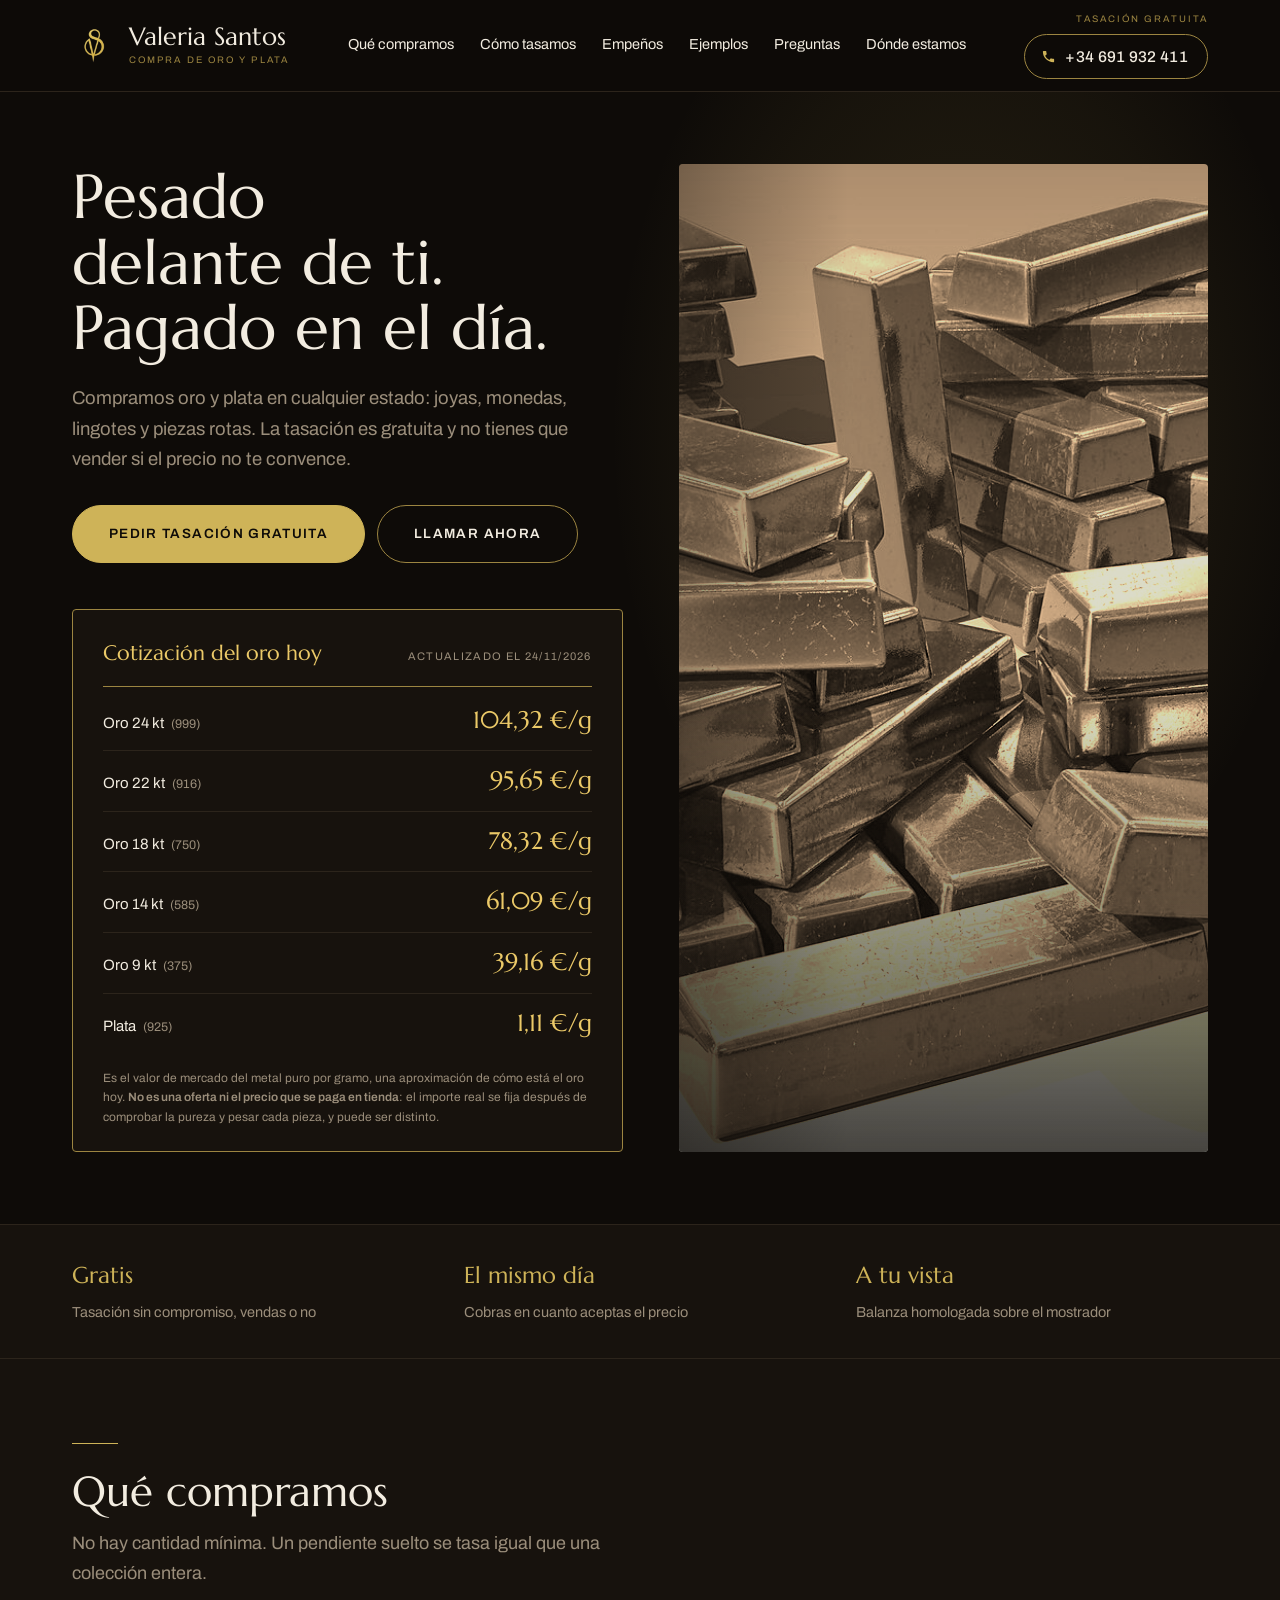
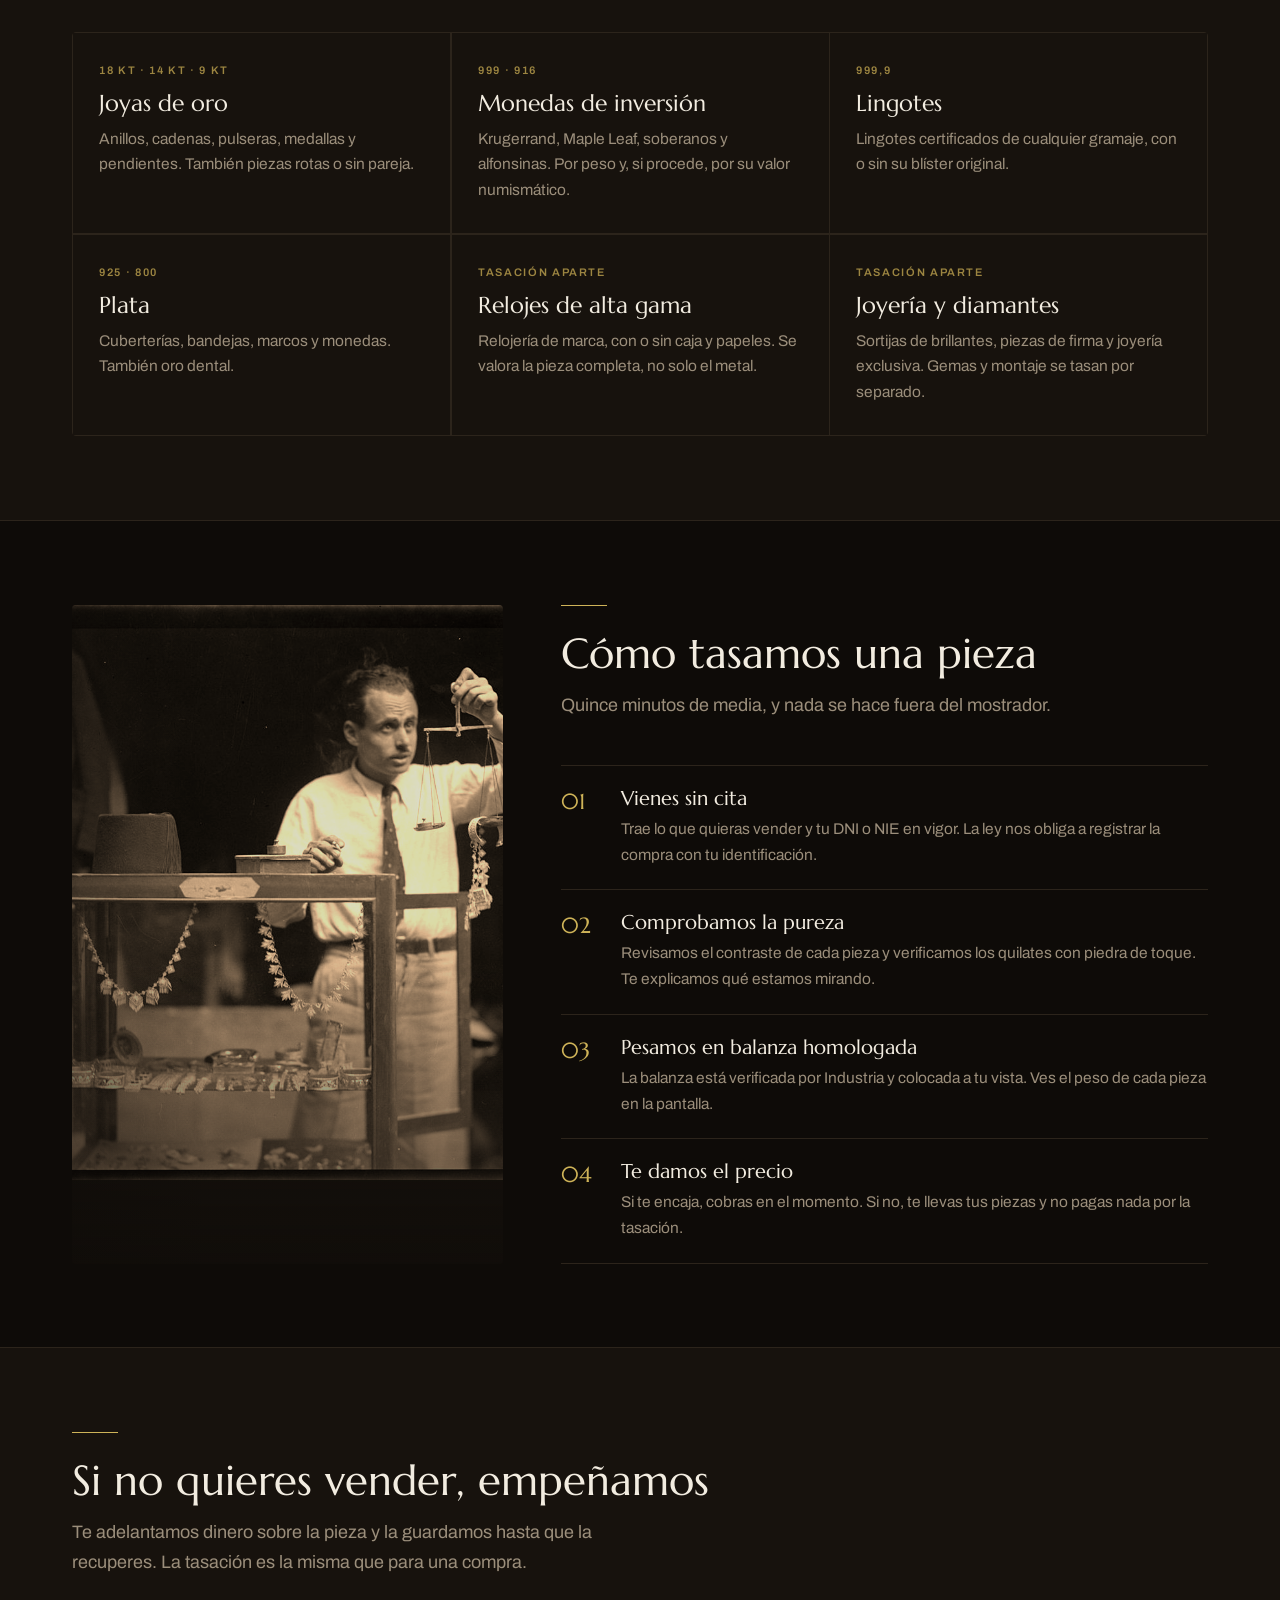
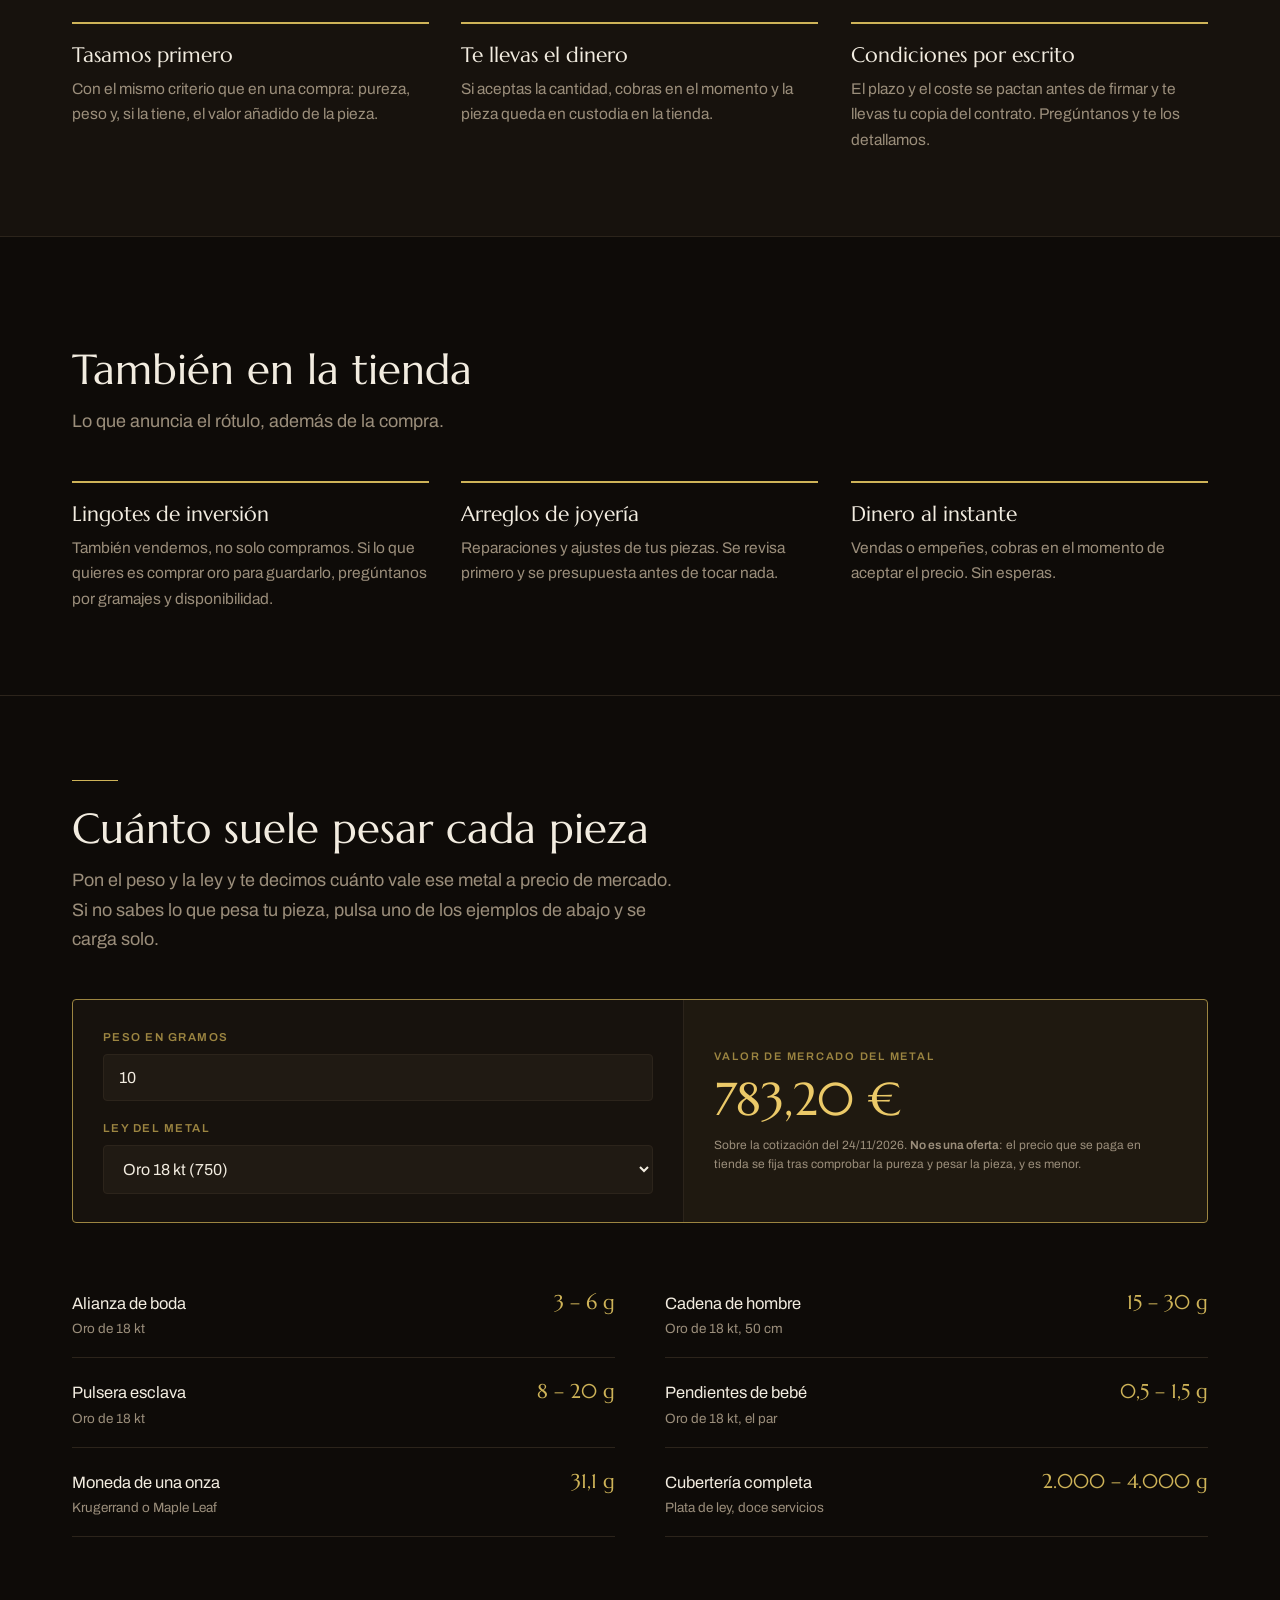
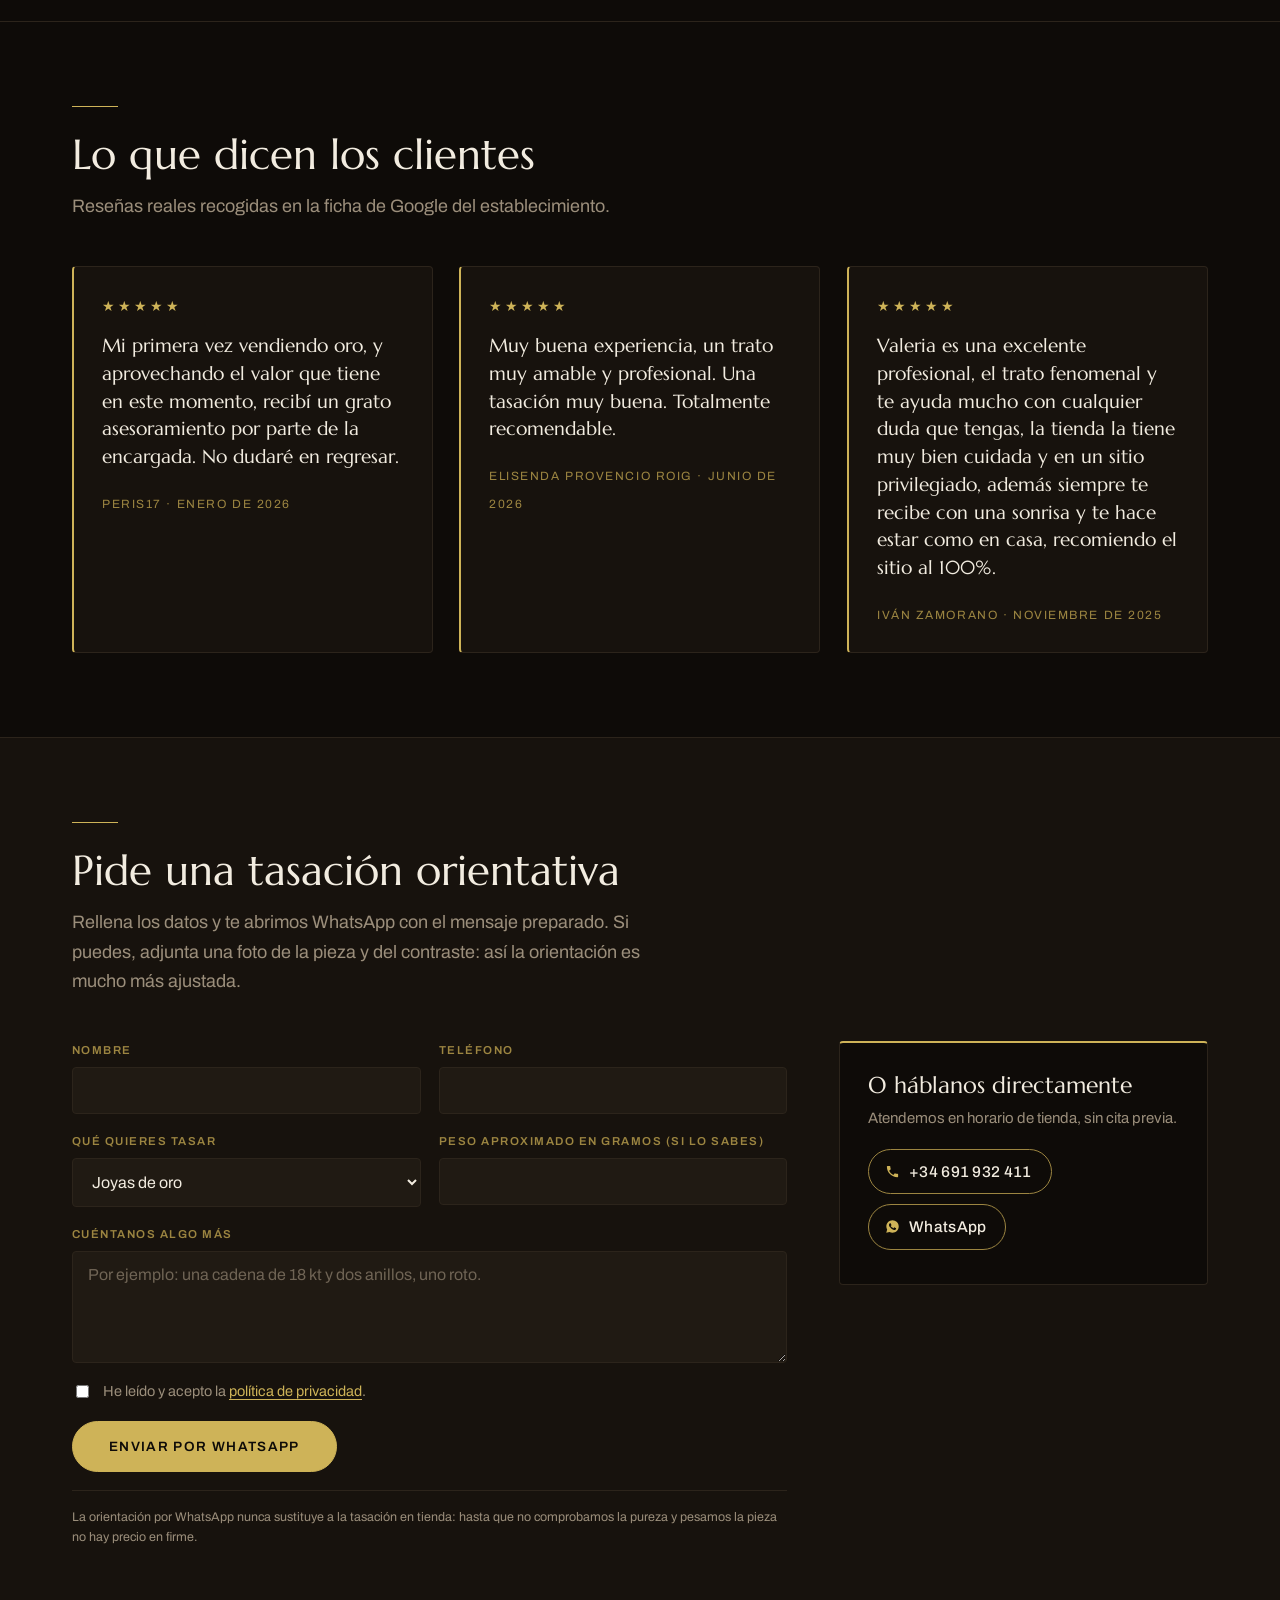
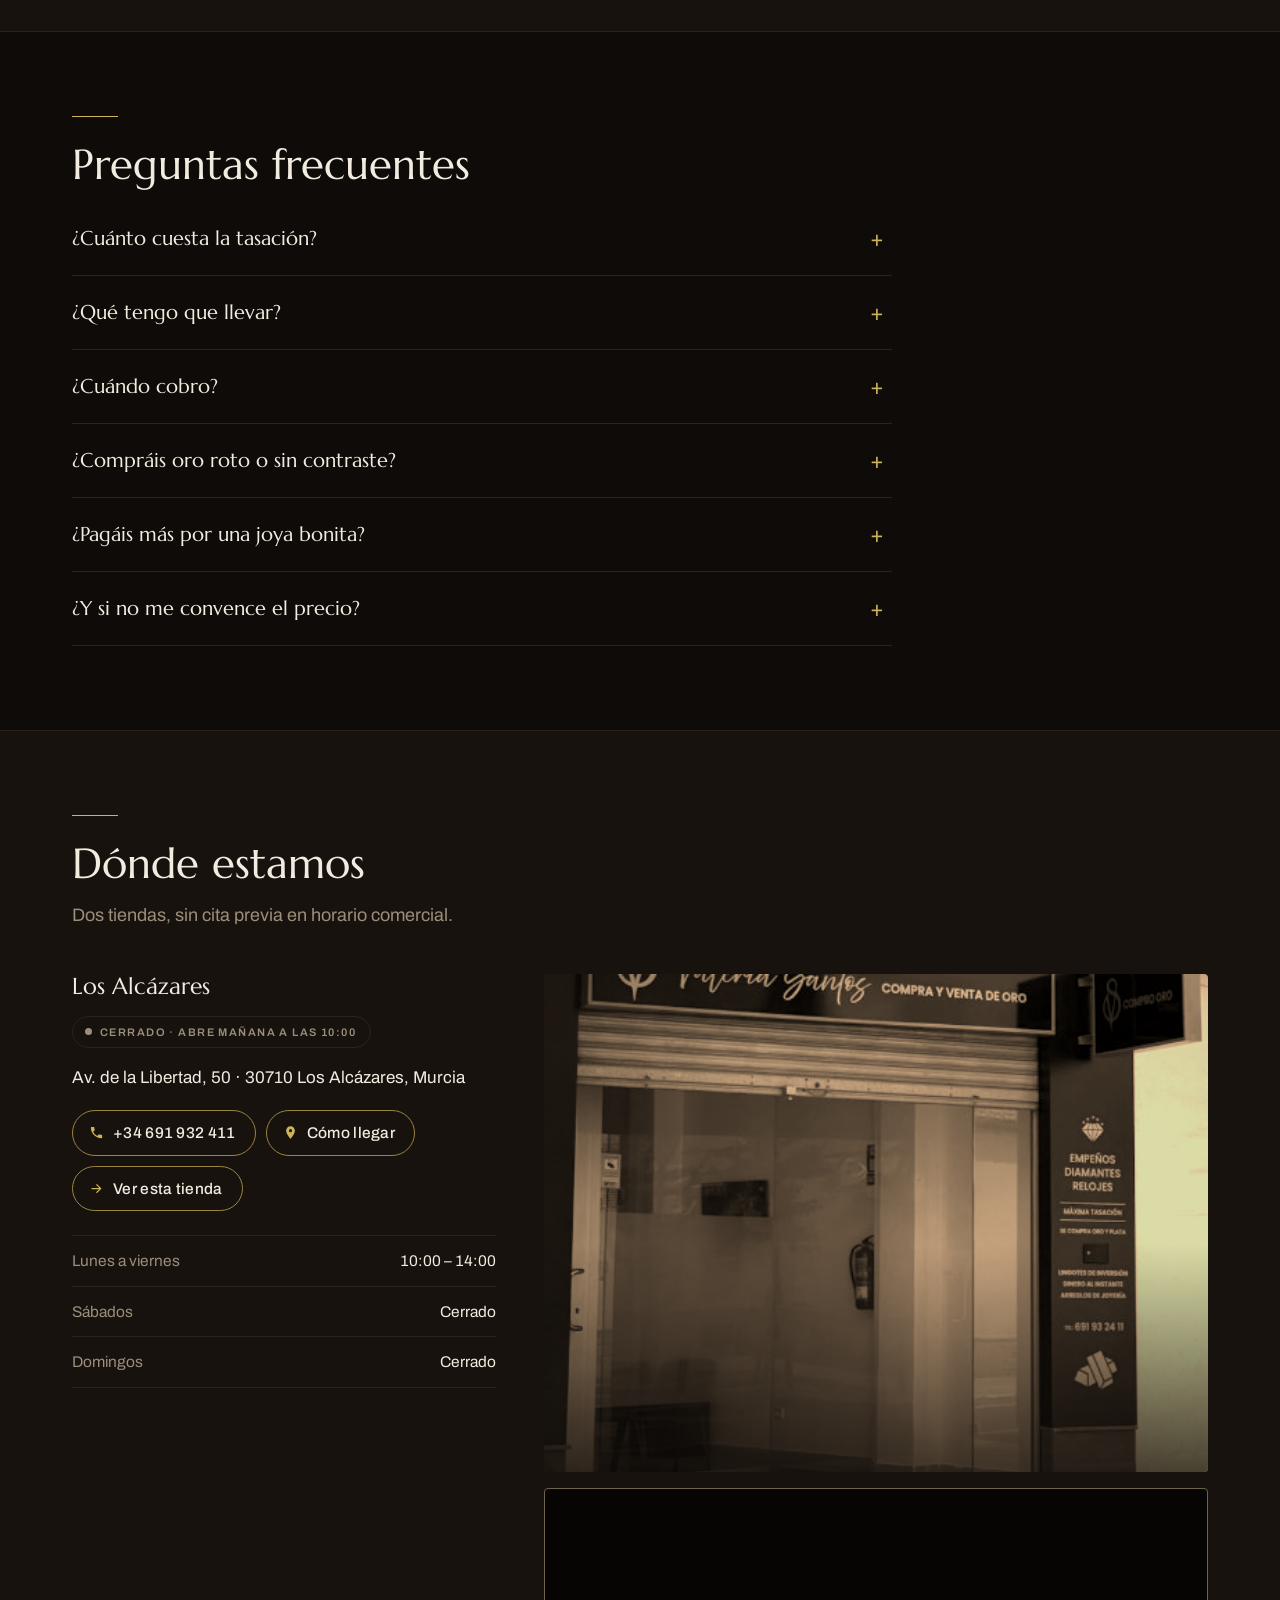
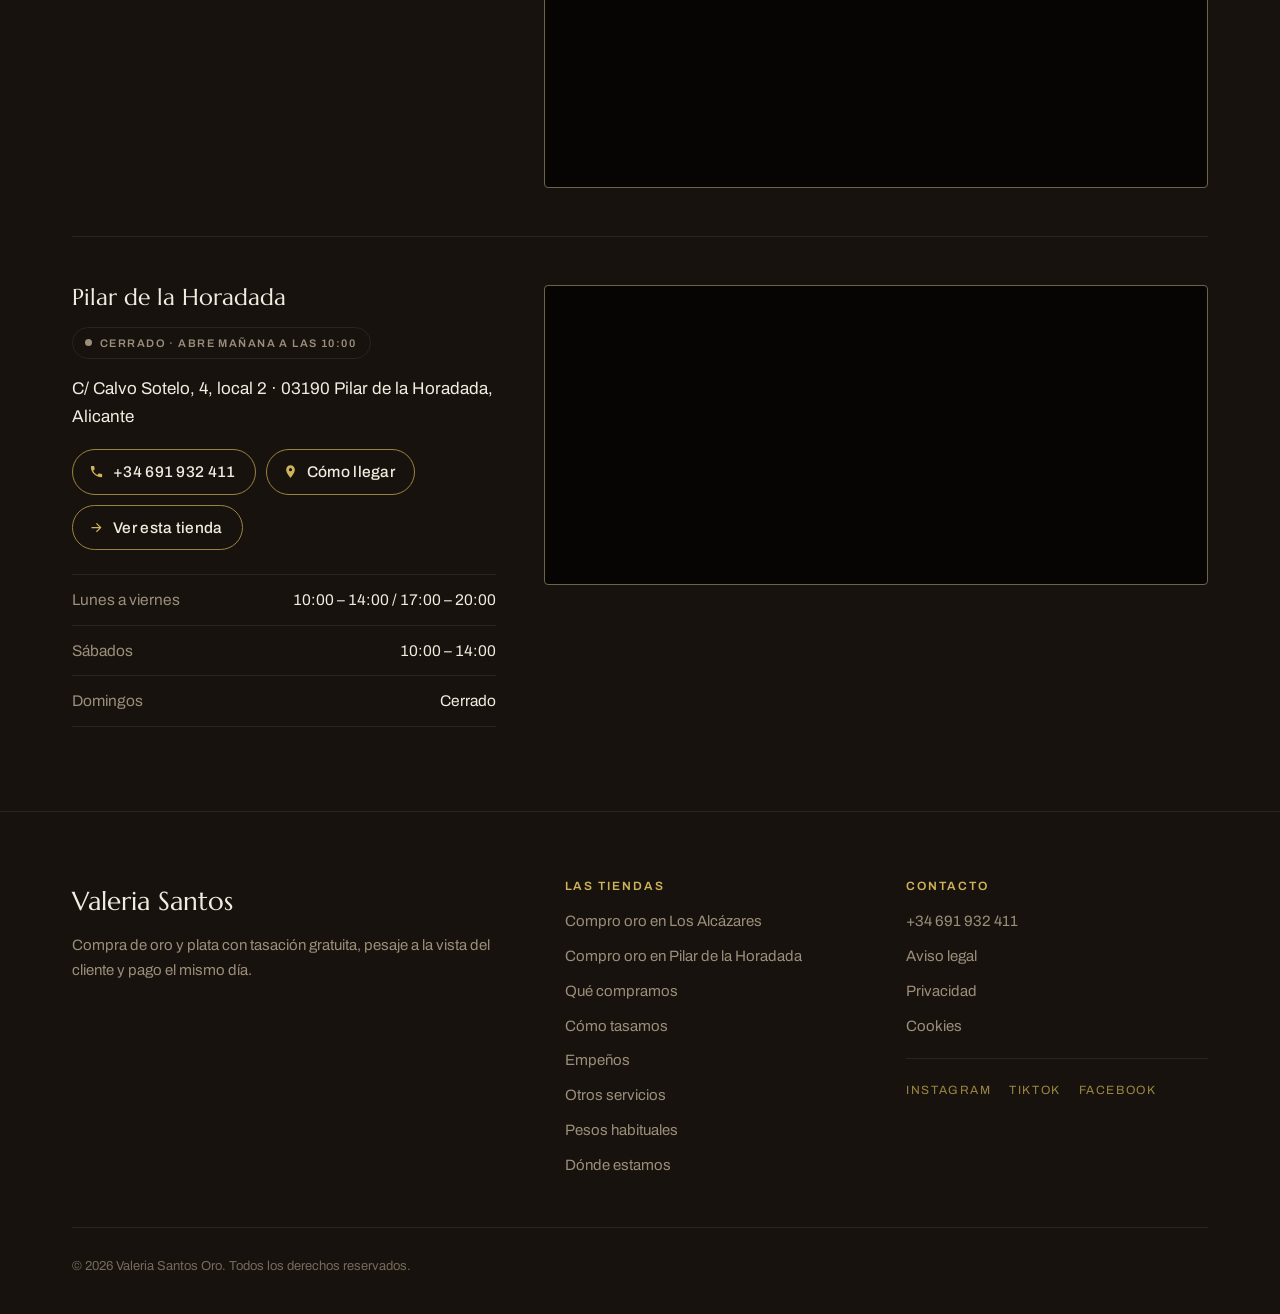
==== commit 6b7f4324: "Cotización del 24/11/2026 Actualización automática desde api.gold-api.com y el cambio dólar/euro del" ====
--- a/public/index.html
+++ b/public/index.html
@@ -129,6 +129,7 @@
 
 
 
+
 <script type="application/ld+json" data-faq>
 {
   "@context": "https://schema.org",
@@ -235,15 +236,15 @@
       <aside class="tablon" data-anim="der" aria-labelledby="titulo-tablon">
         <div class="tablon__cabeza">
           <span class="tablon__titulo" id="titulo-tablon">Cotización del oro hoy</span>
-          <span class="tablon__fecha" data-dato="fechaPrecios">Actualizado el 23/11/2026</span>
+          <span class="tablon__fecha" data-dato="fechaPrecios">Actualizado el 24/11/2026</span>
         </div>
         <ul class="tablon__lista">
-          <li><span class="tablon__quilate">Oro 24 kt <span>(999)</span></span><span class="tablon__precio" data-dato="oro24">107,14 €/g</span></li>
-          <li><span class="tablon__quilate">Oro 22 kt <span>(916)</span></span><span class="tablon__precio" data-dato="oro22">98,24 €/g</span></li>
-          <li><span class="tablon__quilate">Oro 18 kt <span>(750)</span></span><span class="tablon__precio" data-dato="oro18">80,44 €/g</span></li>
-          <li><span class="tablon__quilate">Oro 14 kt <span>(585)</span></span><span class="tablon__precio" data-dato="oro14">62,74 €/g</span></li>
-          <li><span class="tablon__quilate">Oro 9 kt <span>(375)</span></span><span class="tablon__precio" data-dato="oro9">40,22 €/g</span></li>
-          <li><span class="tablon__quilate">Plata <span>(925)</span></span><span class="tablon__precio" data-dato="plata925">1,17 €/g</span></li>
+          <li><span class="tablon__quilate">Oro 24 kt <span>(999)</span></span><span class="tablon__precio" data-dato="oro24">104,32 €/g</span></li>
+          <li><span class="tablon__quilate">Oro 22 kt <span>(916)</span></span><span class="tablon__precio" data-dato="oro22">95,65 €/g</span></li>
+          <li><span class="tablon__quilate">Oro 18 kt <span>(750)</span></span><span class="tablon__precio" data-dato="oro18">78,32 €/g</span></li>
+          <li><span class="tablon__quilate">Oro 14 kt <span>(585)</span></span><span class="tablon__precio" data-dato="oro14">61,09 €/g</span></li>
+          <li><span class="tablon__quilate">Oro 9 kt <span>(375)</span></span><span class="tablon__precio" data-dato="oro9">39,16 €/g</span></li>
+          <li><span class="tablon__quilate">Plata <span>(925)</span></span><span class="tablon__precio" data-dato="plata925">1,11 €/g</span></li>
         </ul>
         <p class="tablon__nota">Es el valor de mercado del metal puro por gramo, una aproximación de cómo está el oro hoy. <b>No es una oferta ni el precio que se paga en tienda</b>: el importe real se fija después de comprobar la pureza y pesar cada pieza, y puede ser distinto.</p>
       </aside>
@@ -575,7 +576,7 @@
           </ul>
         </div>
         <div class="sede__media">
-          <div class="sede__foto foto" data-sede-foto><img loading="lazy" src="assets/img/tienda-alcazares.jpg" src="assets/img/tienda-alcazares.jpg" src="assets/img/tienda-alcazares.jpg" src="assets/img/tienda-alcazares.jpg" src="assets/img/tienda-alcazares.jpg" src="assets/img/tienda-alcazares.jpg" src="assets/img/tienda-alcazares.jpg" src="assets/img/tienda-alcazares.jpg" src="assets/img/tienda-alcazares.jpg" src="assets/img/tienda-alcazares.jpg" src="assets/img/tienda-alcazares.jpg" src="assets/img/tienda-alcazares.jpg" src="assets/img/tienda-alcazares.jpg" src="assets/img/tienda-alcazares.jpg" src="assets/img/tienda-alcazares.jpg" src="assets/img/tienda-alcazares.jpg" src="assets/img/tienda-alcazares.jpg" src="assets/img/tienda-alcazares.jpg" src="assets/img/tienda-alcazares.jpg" src="assets/img/tienda-alcazares.jpg" src="assets/img/tienda-alcazares.jpg" src="assets/img/tienda-alcazares.jpg" src="assets/img/tienda-alcazares.jpg" src="assets/img/tienda-alcazares.jpg" src="assets/img/tienda-alcazares.jpg" src="assets/img/tienda-alcazares.jpg" src="assets/img/tienda-alcazares.jpg" src="assets/img/tienda-alcazares.jpg" src="assets/img/tienda-alcazares.jpg" src="assets/img/tienda-alcazares.jpg" src="assets/img/tienda-alcazares.jpg" src="assets/img/tienda-alcazares.jpg" src="assets/img/tienda-alcazares.jpg" src="assets/img/tienda-alcazares.jpg" src="assets/img/tienda-alcazares.jpg" src="assets/img/tienda-alcazares.jpg" src="assets/img/tienda-alcazares.jpg" src="assets/img/tienda-alcazares.jpg" src="assets/img/tienda-alcazares.jpg" src="assets/img/tienda-alcazares.jpg" src="assets/img/tienda-alcazares.jpg" src="assets/img/tienda-alcazares.jpg" src="assets/img/tienda-alcazares.jpg" src="assets/img/tienda-alcazares.jpg" src="assets/img/tienda-alcazares.jpg" src="assets/img/tienda-alcazares.jpg" src="assets/img/tienda-alcazares.jpg" src="assets/img/tienda-alcazares.jpg" src="assets/img/tienda-alcazares.jpg" src="assets/img/tienda-alcazares.jpg" src="assets/img/tienda-alcazares.jpg" src="assets/img/tienda-alcazares.jpg" src="assets/img/tienda-alcazares.jpg" src="assets/img/tienda-alcazares.jpg" src="assets/img/tienda-alcazares.jpg" src="assets/img/tienda-alcazares.jpg" src="assets/img/tienda-alcazares.jpg" src="assets/img/tienda-alcazares.jpg" src="assets/img/tienda-alcazares.jpg" src="assets/img/tienda-alcazares.jpg" src="assets/img/tienda-alcazares.jpg" src="assets/img/tienda-alcazares.jpg" src="assets/img/tienda-alcazares.jpg" src="assets/img/tienda-alcazares.jpg" src="assets/img/tienda-alcazares.jpg" src="assets/img/tienda-alcazares.jpg" src="assets/img/tienda-alcazares.jpg" src="assets/img/tienda-alcazares.jpg" src="assets/img/tienda-alcazares.jpg" src="assets/img/tienda-alcazares.jpg" alt="Fachada de la tienda de Valeria Santos Oro en Los Alcázares"></div>
+          <div class="sede__foto foto" data-sede-foto><img loading="lazy" src="assets/img/tienda-alcazares.jpg" src="assets/img/tienda-alcazares.jpg" src="assets/img/tienda-alcazares.jpg" src="assets/img/tienda-alcazares.jpg" src="assets/img/tienda-alcazares.jpg" src="assets/img/tienda-alcazares.jpg" src="assets/img/tienda-alcazares.jpg" src="assets/img/tienda-alcazares.jpg" src="assets/img/tienda-alcazares.jpg" src="assets/img/tienda-alcazares.jpg" src="assets/img/tienda-alcazares.jpg" src="assets/img/tienda-alcazares.jpg" src="assets/img/tienda-alcazares.jpg" src="assets/img/tienda-alcazares.jpg" src="assets/img/tienda-alcazares.jpg" src="assets/img/tienda-alcazares.jpg" src="assets/img/tienda-alcazares.jpg" src="assets/img/tienda-alcazares.jpg" src="assets/img/tienda-alcazares.jpg" src="assets/img/tienda-alcazares.jpg" src="assets/img/tienda-alcazares.jpg" src="assets/img/tienda-alcazares.jpg" src="assets/img/tienda-alcazares.jpg" src="assets/img/tienda-alcazares.jpg" src="assets/img/tienda-alcazares.jpg" src="assets/img/tienda-alcazares.jpg" src="assets/img/tienda-alcazares.jpg" src="assets/img/tienda-alcazares.jpg" src="assets/img/tienda-alcazares.jpg" src="assets/img/tienda-alcazares.jpg" src="assets/img/tienda-alcazares.jpg" src="assets/img/tienda-alcazares.jpg" src="assets/img/tienda-alcazares.jpg" src="assets/img/tienda-alcazares.jpg" src="assets/img/tienda-alcazares.jpg" src="assets/img/tienda-alcazares.jpg" src="assets/img/tienda-alcazares.jpg" src="assets/img/tienda-alcazares.jpg" src="assets/img/tienda-alcazares.jpg" src="assets/img/tienda-alcazares.jpg" src="assets/img/tienda-alcazares.jpg" src="assets/img/tienda-alcazares.jpg" src="assets/img/tienda-alcazares.jpg" src="assets/img/tienda-alcazares.jpg" src="assets/img/tienda-alcazares.jpg" src="assets/img/tienda-alcazares.jpg" src="assets/img/tienda-alcazares.jpg" src="assets/img/tienda-alcazares.jpg" src="assets/img/tienda-alcazares.jpg" src="assets/img/tienda-alcazares.jpg" src="assets/img/tienda-alcazares.jpg" src="assets/img/tienda-alcazares.jpg" src="assets/img/tienda-alcazares.jpg" src="assets/img/tienda-alcazares.jpg" src="assets/img/tienda-alcazares.jpg" src="assets/img/tienda-alcazares.jpg" src="assets/img/tienda-alcazares.jpg" src="assets/img/tienda-alcazares.jpg" src="assets/img/tienda-alcazares.jpg" src="assets/img/tienda-alcazares.jpg" src="assets/img/tienda-alcazares.jpg" src="assets/img/tienda-alcazares.jpg" src="assets/img/tienda-alcazares.jpg" src="assets/img/tienda-alcazares.jpg" src="assets/img/tienda-alcazares.jpg" src="assets/img/tienda-alcazares.jpg" src="assets/img/tienda-alcazares.jpg" src="assets/img/tienda-alcazares.jpg" src="assets/img/tienda-alcazares.jpg" src="assets/img/tienda-alcazares.jpg" src="assets/img/tienda-alcazares.jpg" alt="Fachada de la tienda de Valeria Santos Oro en Los Alcázares"></div>
           <iframe class="mapa" data-sede-mapa title="Mapa de la tienda" loading="lazy" referrerpolicy="no-referrer-when-downgrade" src="https://maps.google.com/maps?q=37.7410142,-0.8511023&amp;z=17&amp;hl=es&amp;output=embed"></iframe>
         </div>
       </div>
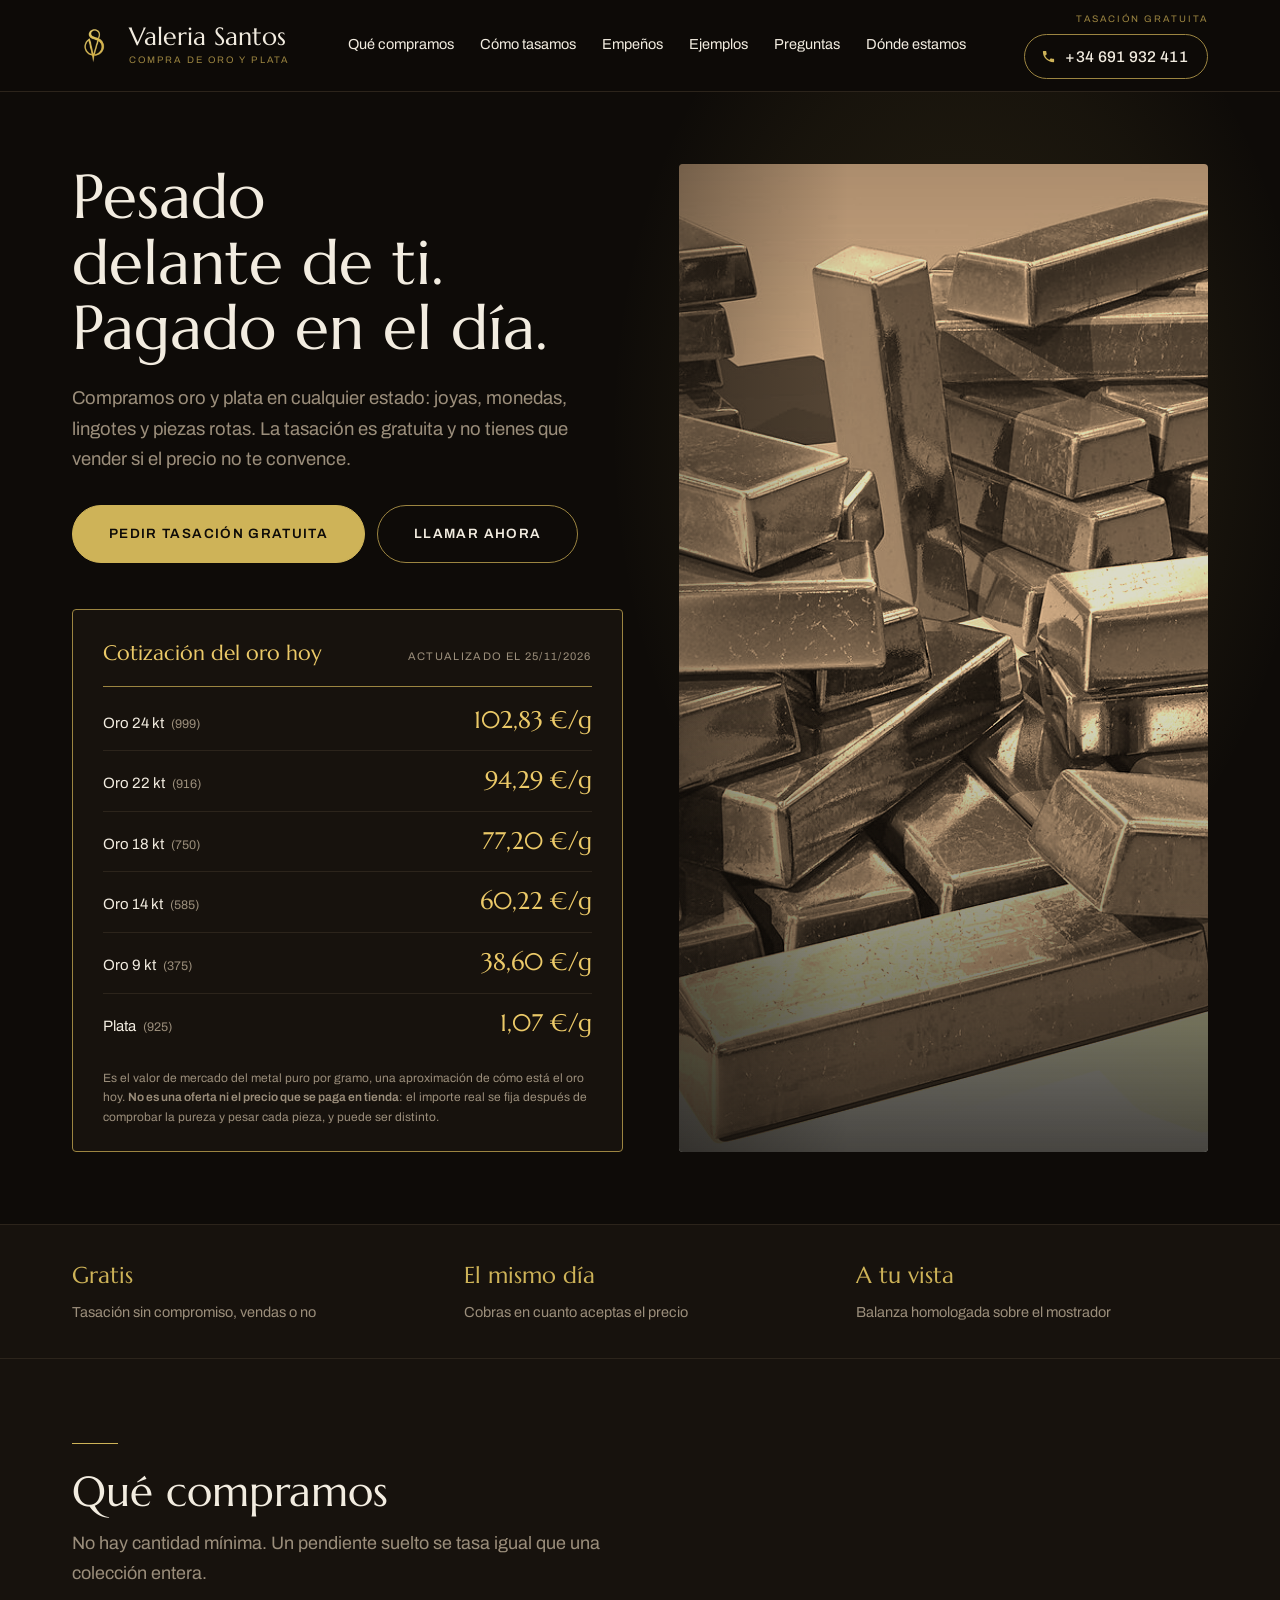
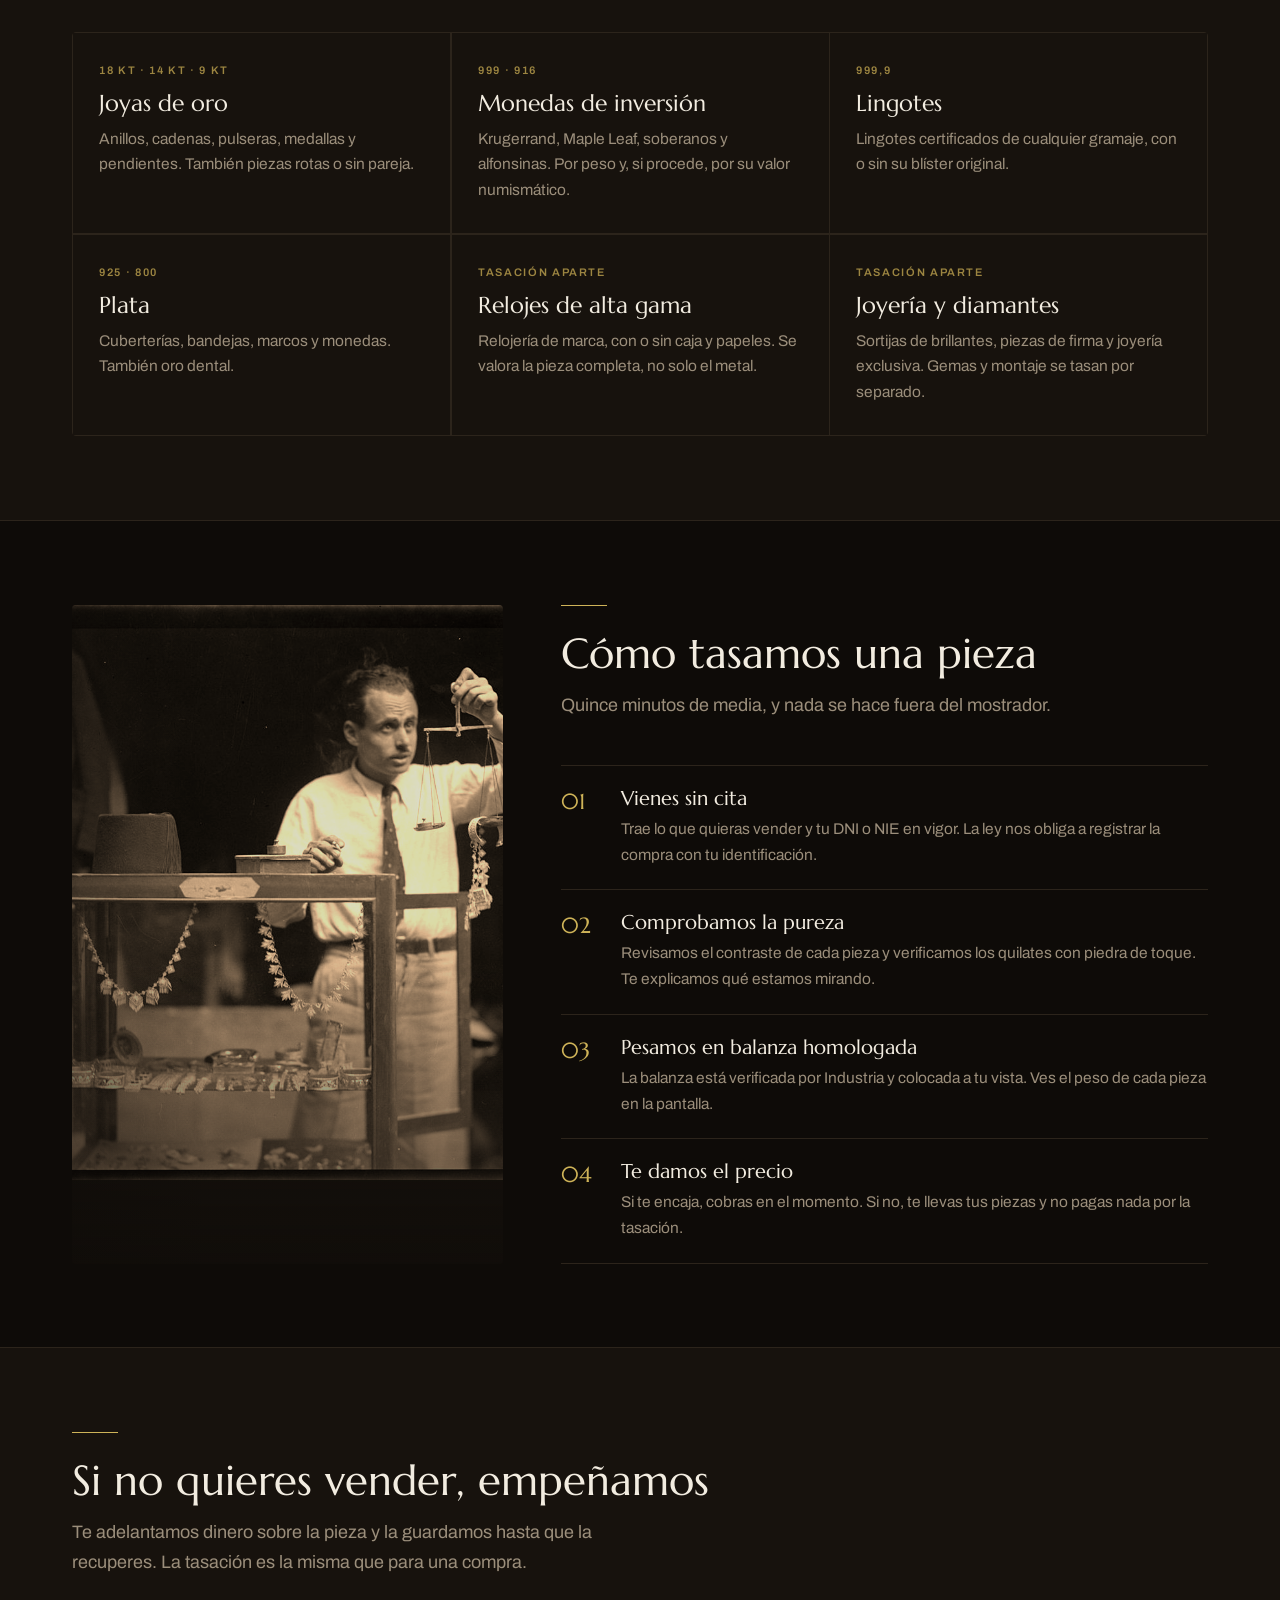
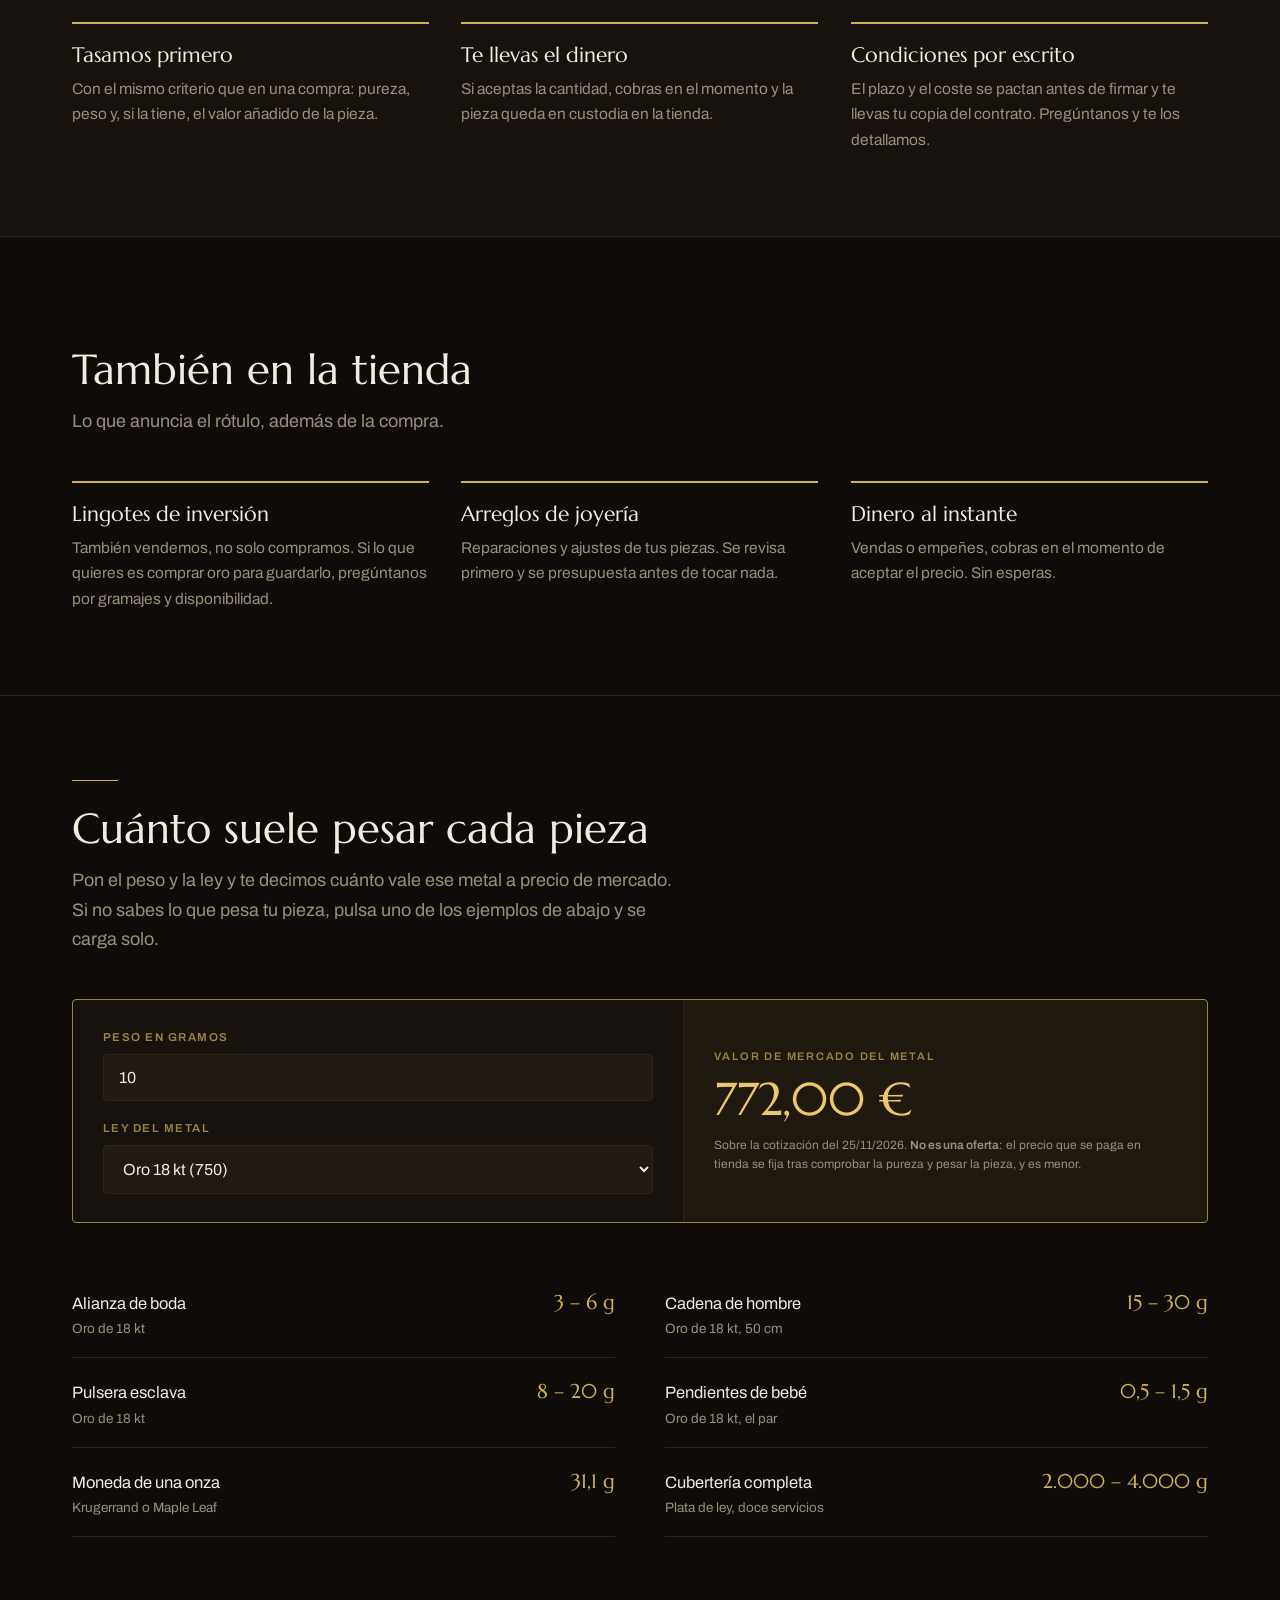
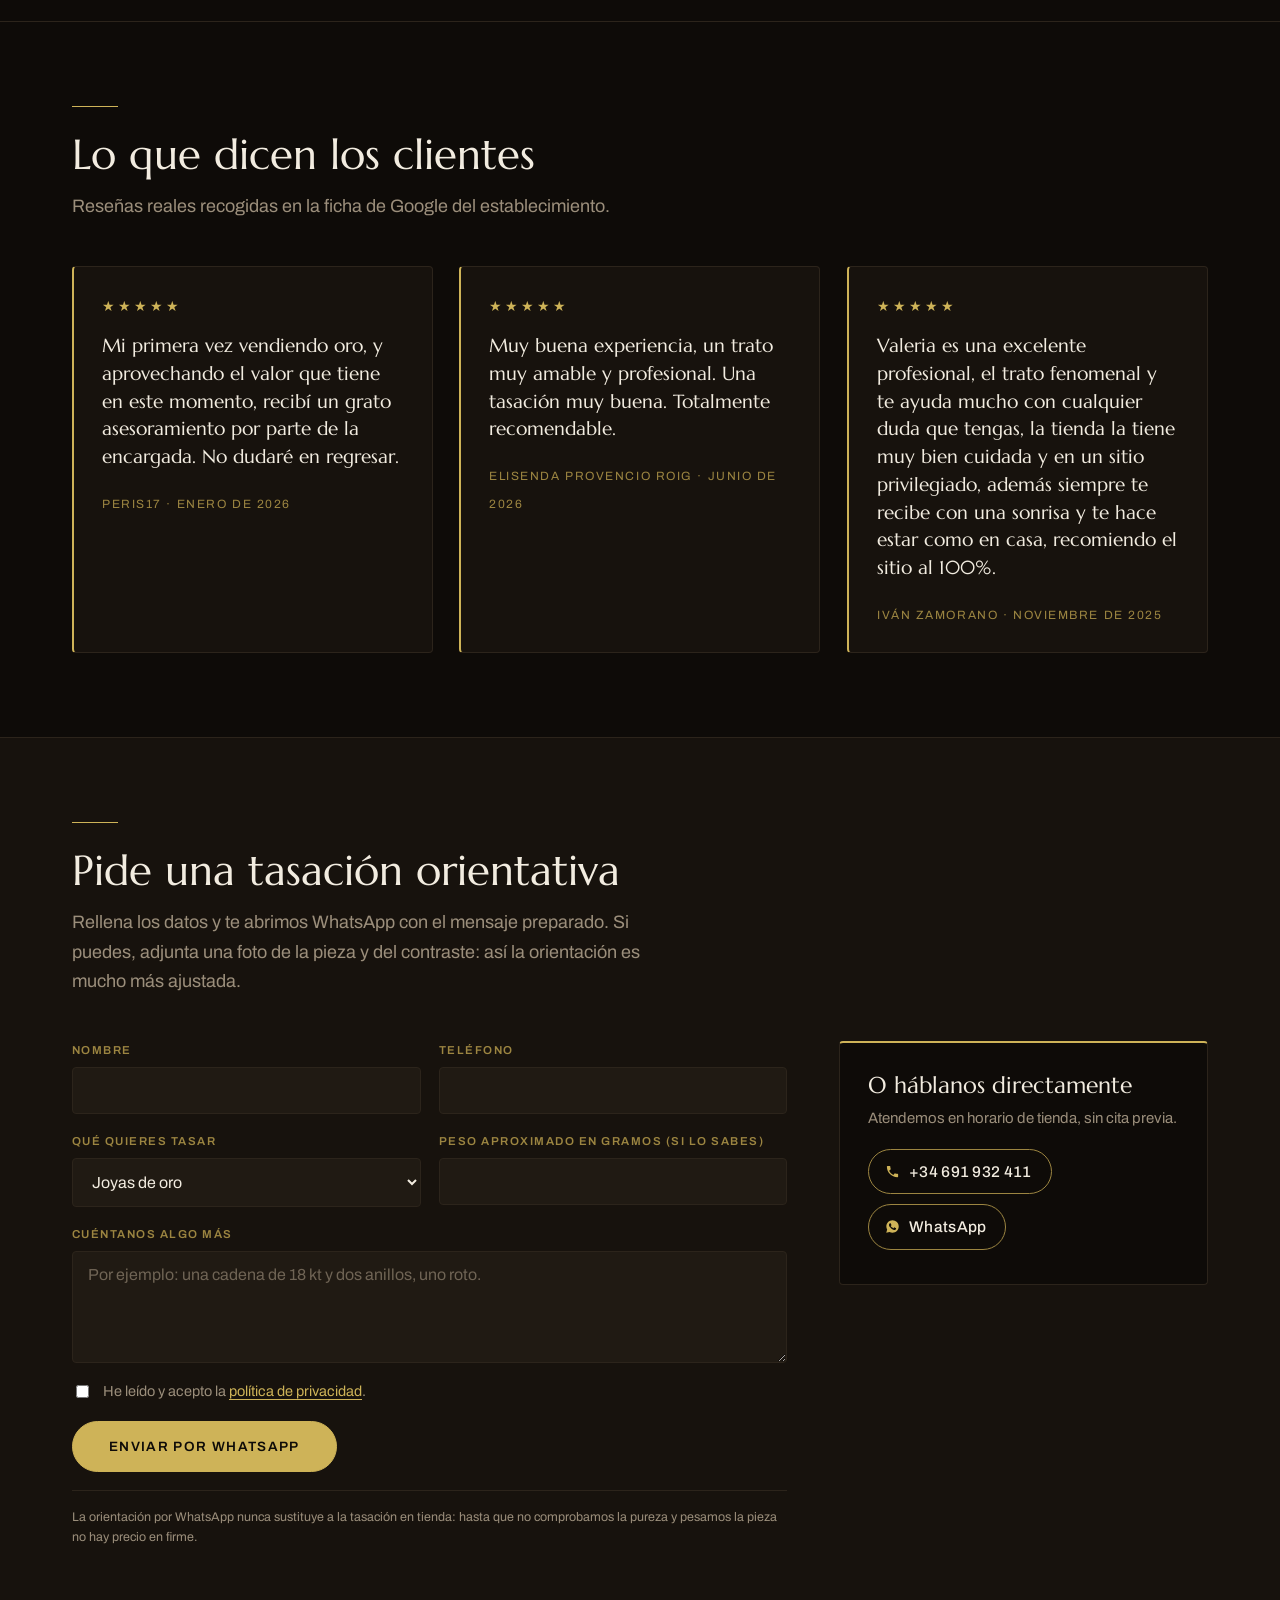
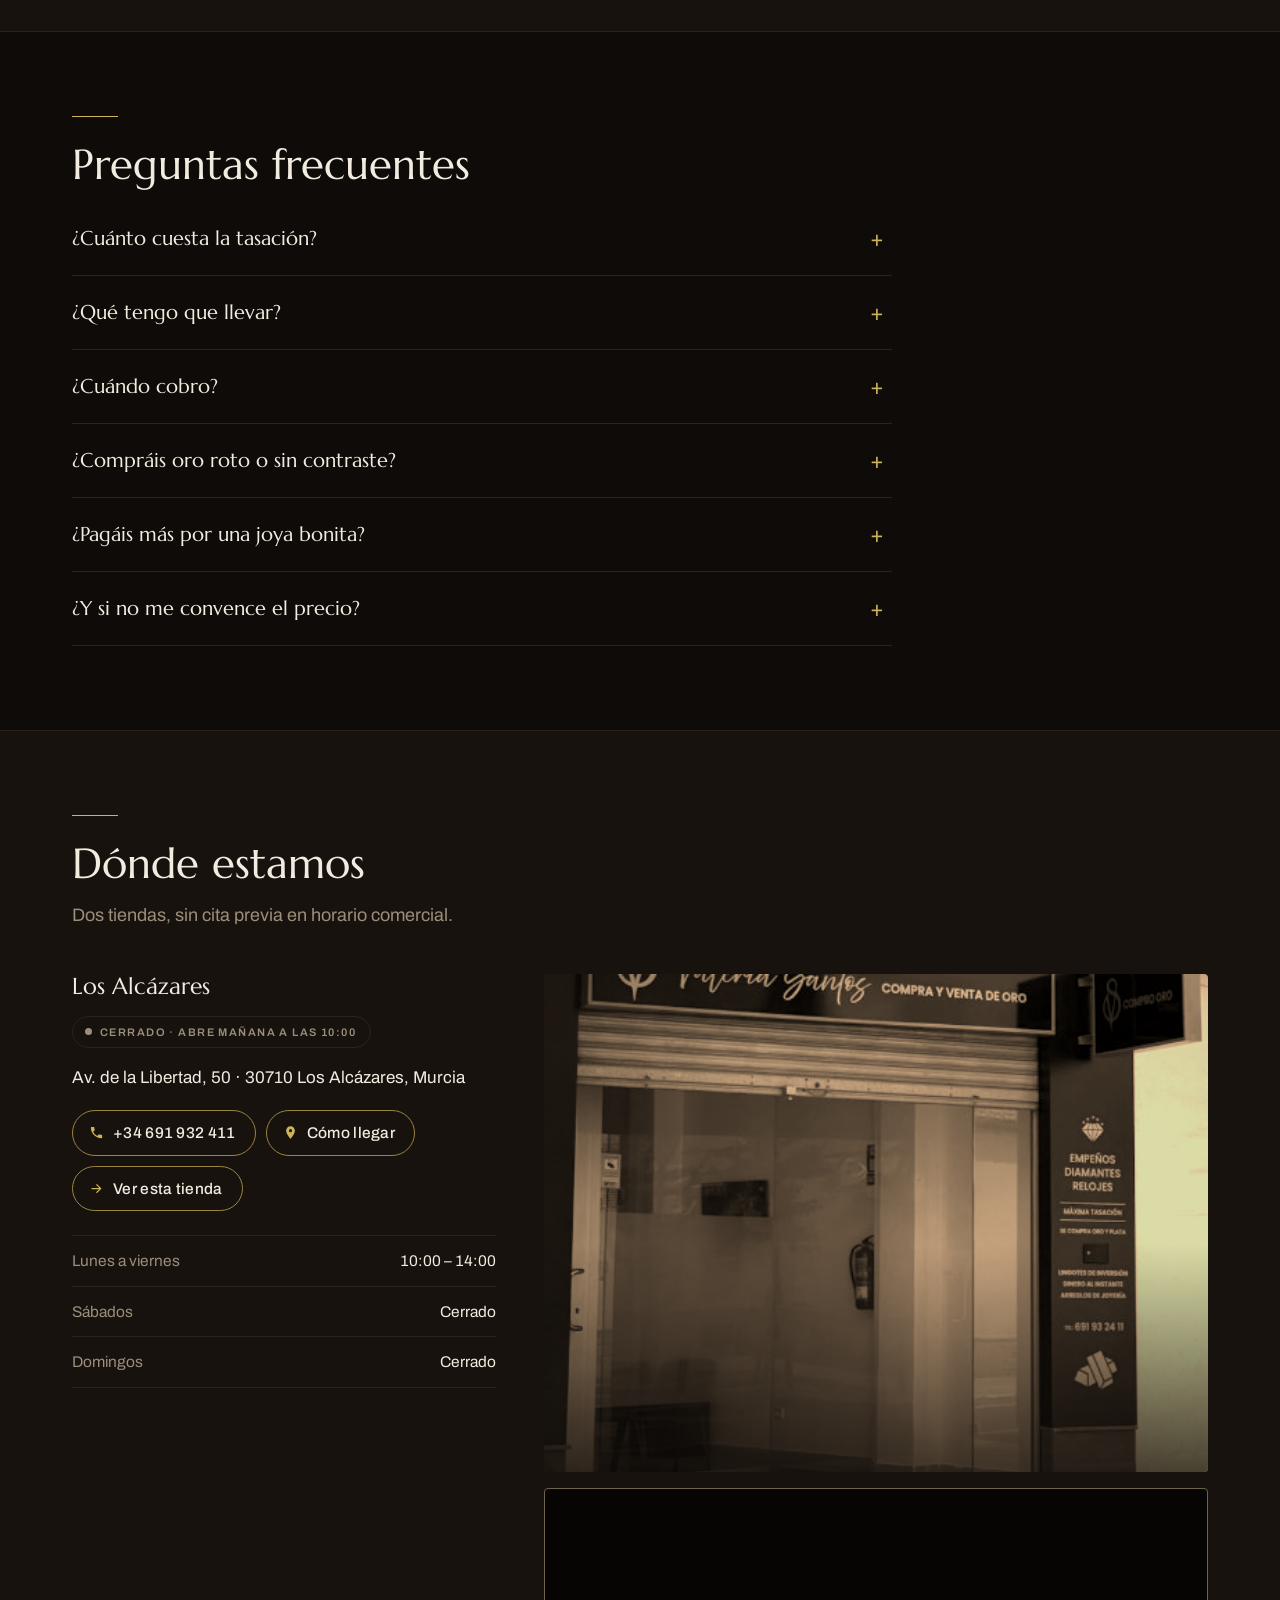
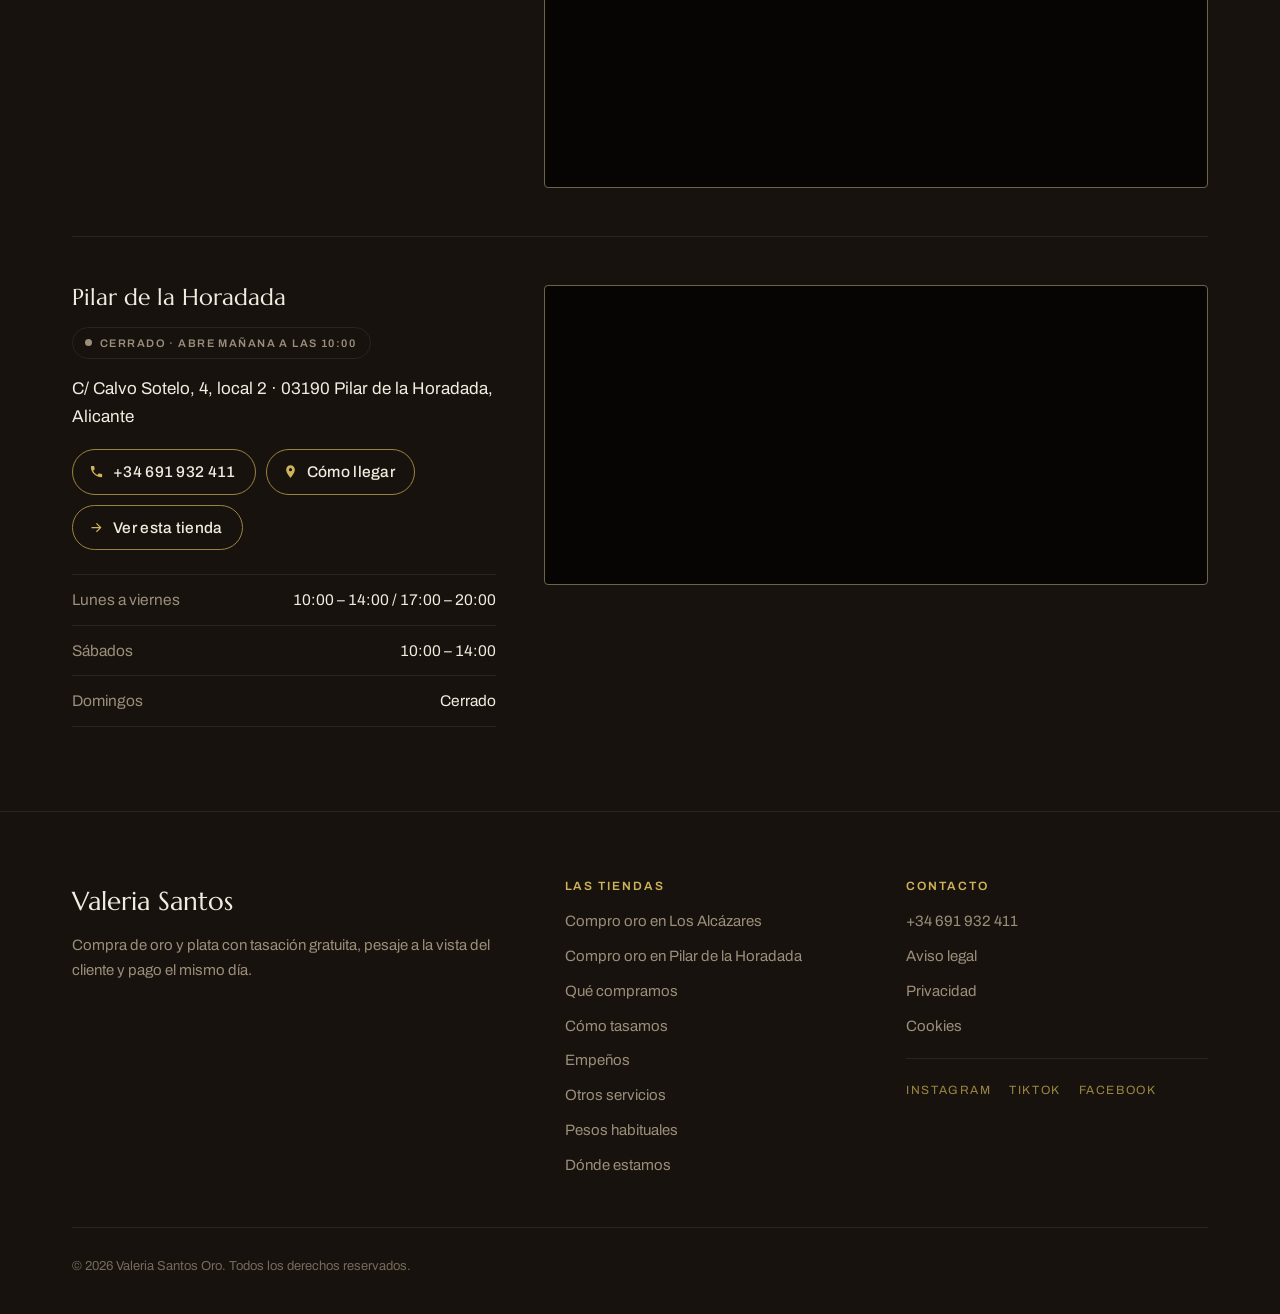
==== commit 3e0e8f71: "Cotización del 25/11/2026 Actualización automática desde api.gold-api.com y el cambio dólar/euro del" ====
--- a/public/index.html
+++ b/public/index.html
@@ -130,6 +130,7 @@
 
 
 
+
 <script type="application/ld+json" data-faq>
 {
   "@context": "https://schema.org",
@@ -236,15 +237,15 @@
       <aside class="tablon" data-anim="der" aria-labelledby="titulo-tablon">
         <div class="tablon__cabeza">
           <span class="tablon__titulo" id="titulo-tablon">Cotización del oro hoy</span>
-          <span class="tablon__fecha" data-dato="fechaPrecios">Actualizado el 24/11/2026</span>
+          <span class="tablon__fecha" data-dato="fechaPrecios">Actualizado el 25/11/2026</span>
         </div>
         <ul class="tablon__lista">
-          <li><span class="tablon__quilate">Oro 24 kt <span>(999)</span></span><span class="tablon__precio" data-dato="oro24">104,32 €/g</span></li>
-          <li><span class="tablon__quilate">Oro 22 kt <span>(916)</span></span><span class="tablon__precio" data-dato="oro22">95,65 €/g</span></li>
-          <li><span class="tablon__quilate">Oro 18 kt <span>(750)</span></span><span class="tablon__precio" data-dato="oro18">78,32 €/g</span></li>
-          <li><span class="tablon__quilate">Oro 14 kt <span>(585)</span></span><span class="tablon__precio" data-dato="oro14">61,09 €/g</span></li>
-          <li><span class="tablon__quilate">Oro 9 kt <span>(375)</span></span><span class="tablon__precio" data-dato="oro9">39,16 €/g</span></li>
-          <li><span class="tablon__quilate">Plata <span>(925)</span></span><span class="tablon__precio" data-dato="plata925">1,11 €/g</span></li>
+          <li><span class="tablon__quilate">Oro 24 kt <span>(999)</span></span><span class="tablon__precio" data-dato="oro24">102,83 €/g</span></li>
+          <li><span class="tablon__quilate">Oro 22 kt <span>(916)</span></span><span class="tablon__precio" data-dato="oro22">94,29 €/g</span></li>
+          <li><span class="tablon__quilate">Oro 18 kt <span>(750)</span></span><span class="tablon__precio" data-dato="oro18">77,20 €/g</span></li>
+          <li><span class="tablon__quilate">Oro 14 kt <span>(585)</span></span><span class="tablon__precio" data-dato="oro14">60,22 €/g</span></li>
+          <li><span class="tablon__quilate">Oro 9 kt <span>(375)</span></span><span class="tablon__precio" data-dato="oro9">38,60 €/g</span></li>
+          <li><span class="tablon__quilate">Plata <span>(925)</span></span><span class="tablon__precio" data-dato="plata925">1,07 €/g</span></li>
         </ul>
         <p class="tablon__nota">Es el valor de mercado del metal puro por gramo, una aproximación de cómo está el oro hoy. <b>No es una oferta ni el precio que se paga en tienda</b>: el importe real se fija después de comprobar la pureza y pesar cada pieza, y puede ser distinto.</p>
       </aside>
@@ -576,7 +577,7 @@
           </ul>
         </div>
         <div class="sede__media">
-          <div class="sede__foto foto" data-sede-foto><img loading="lazy" src="assets/img/tienda-alcazares.jpg" src="assets/img/tienda-alcazares.jpg" src="assets/img/tienda-alcazares.jpg" src="assets/img/tienda-alcazares.jpg" src="assets/img/tienda-alcazares.jpg" src="assets/img/tienda-alcazares.jpg" src="assets/img/tienda-alcazares.jpg" src="assets/img/tienda-alcazares.jpg" src="assets/img/tienda-alcazares.jpg" src="assets/img/tienda-alcazares.jpg" src="assets/img/tienda-alcazares.jpg" src="assets/img/tienda-alcazares.jpg" src="assets/img/tienda-alcazares.jpg" src="assets/img/tienda-alcazares.jpg" src="assets/img/tienda-alcazares.jpg" src="assets/img/tienda-alcazares.jpg" src="assets/img/tienda-alcazares.jpg" src="assets/img/tienda-alcazares.jpg" src="assets/img/tienda-alcazares.jpg" src="assets/img/tienda-alcazares.jpg" src="assets/img/tienda-alcazares.jpg" src="assets/img/tienda-alcazares.jpg" src="assets/img/tienda-alcazares.jpg" src="assets/img/tienda-alcazares.jpg" src="assets/img/tienda-alcazares.jpg" src="assets/img/tienda-alcazares.jpg" src="assets/img/tienda-alcazares.jpg" src="assets/img/tienda-alcazares.jpg" src="assets/img/tienda-alcazares.jpg" src="assets/img/tienda-alcazares.jpg" src="assets/img/tienda-alcazares.jpg" src="assets/img/tienda-alcazares.jpg" src="assets/img/tienda-alcazares.jpg" src="assets/img/tienda-alcazares.jpg" src="assets/img/tienda-alcazares.jpg" src="assets/img/tienda-alcazares.jpg" src="assets/img/tienda-alcazares.jpg" src="assets/img/tienda-alcazares.jpg" src="assets/img/tienda-alcazares.jpg" src="assets/img/tienda-alcazares.jpg" src="assets/img/tienda-alcazares.jpg" src="assets/img/tienda-alcazares.jpg" src="assets/img/tienda-alcazares.jpg" src="assets/img/tienda-alcazares.jpg" src="assets/img/tienda-alcazares.jpg" src="assets/img/tienda-alcazares.jpg" src="assets/img/tienda-alcazares.jpg" src="assets/img/tienda-alcazares.jpg" src="assets/img/tienda-alcazares.jpg" src="assets/img/tienda-alcazares.jpg" src="assets/img/tienda-alcazares.jpg" src="assets/img/tienda-alcazares.jpg" src="assets/img/tienda-alcazares.jpg" src="assets/img/tienda-alcazares.jpg" src="assets/img/tienda-alcazares.jpg" src="assets/img/tienda-alcazares.jpg" src="assets/img/tienda-alcazares.jpg" src="assets/img/tienda-alcazares.jpg" src="assets/img/tienda-alcazares.jpg" src="assets/img/tienda-alcazares.jpg" src="assets/img/tienda-alcazares.jpg" src="assets/img/tienda-alcazares.jpg" src="assets/img/tienda-alcazares.jpg" src="assets/img/tienda-alcazares.jpg" src="assets/img/tienda-alcazares.jpg" src="assets/img/tienda-alcazares.jpg" src="assets/img/tienda-alcazares.jpg" src="assets/img/tienda-alcazares.jpg" src="assets/img/tienda-alcazares.jpg" src="assets/img/tienda-alcazares.jpg" src="assets/img/tienda-alcazares.jpg" alt="Fachada de la tienda de Valeria Santos Oro en Los Alcázares"></div>
+          <div class="sede__foto foto" data-sede-foto><img loading="lazy" src="assets/img/tienda-alcazares.jpg" src="assets/img/tienda-alcazares.jpg" src="assets/img/tienda-alcazares.jpg" src="assets/img/tienda-alcazares.jpg" src="assets/img/tienda-alcazares.jpg" src="assets/img/tienda-alcazares.jpg" src="assets/img/tienda-alcazares.jpg" src="assets/img/tienda-alcazares.jpg" src="assets/img/tienda-alcazares.jpg" src="assets/img/tienda-alcazares.jpg" src="assets/img/tienda-alcazares.jpg" src="assets/img/tienda-alcazares.jpg" src="assets/img/tienda-alcazares.jpg" src="assets/img/tienda-alcazares.jpg" src="assets/img/tienda-alcazares.jpg" src="assets/img/tienda-alcazares.jpg" src="assets/img/tienda-alcazares.jpg" src="assets/img/tienda-alcazares.jpg" src="assets/img/tienda-alcazares.jpg" src="assets/img/tienda-alcazares.jpg" src="assets/img/tienda-alcazares.jpg" src="assets/img/tienda-alcazares.jpg" src="assets/img/tienda-alcazares.jpg" src="assets/img/tienda-alcazares.jpg" src="assets/img/tienda-alcazares.jpg" src="assets/img/tienda-alcazares.jpg" src="assets/img/tienda-alcazares.jpg" src="assets/img/tienda-alcazares.jpg" src="assets/img/tienda-alcazares.jpg" src="assets/img/tienda-alcazares.jpg" src="assets/img/tienda-alcazares.jpg" src="assets/img/tienda-alcazares.jpg" src="assets/img/tienda-alcazares.jpg" src="assets/img/tienda-alcazares.jpg" src="assets/img/tienda-alcazares.jpg" src="assets/img/tienda-alcazares.jpg" src="assets/img/tienda-alcazares.jpg" src="assets/img/tienda-alcazares.jpg" src="assets/img/tienda-alcazares.jpg" src="assets/img/tienda-alcazares.jpg" src="assets/img/tienda-alcazares.jpg" src="assets/img/tienda-alcazares.jpg" src="assets/img/tienda-alcazares.jpg" src="assets/img/tienda-alcazares.jpg" src="assets/img/tienda-alcazares.jpg" src="assets/img/tienda-alcazares.jpg" src="assets/img/tienda-alcazares.jpg" src="assets/img/tienda-alcazares.jpg" src="assets/img/tienda-alcazares.jpg" src="assets/img/tienda-alcazares.jpg" src="assets/img/tienda-alcazares.jpg" src="assets/img/tienda-alcazares.jpg" src="assets/img/tienda-alcazares.jpg" src="assets/img/tienda-alcazares.jpg" src="assets/img/tienda-alcazares.jpg" src="assets/img/tienda-alcazares.jpg" src="assets/img/tienda-alcazares.jpg" src="assets/img/tienda-alcazares.jpg" src="assets/img/tienda-alcazares.jpg" src="assets/img/tienda-alcazares.jpg" src="assets/img/tienda-alcazares.jpg" src="assets/img/tienda-alcazares.jpg" src="assets/img/tienda-alcazares.jpg" src="assets/img/tienda-alcazares.jpg" src="assets/img/tienda-alcazares.jpg" src="assets/img/tienda-alcazares.jpg" src="assets/img/tienda-alcazares.jpg" src="assets/img/tienda-alcazares.jpg" src="assets/img/tienda-alcazares.jpg" src="assets/img/tienda-alcazares.jpg" src="assets/img/tienda-alcazares.jpg" src="assets/img/tienda-alcazares.jpg" alt="Fachada de la tienda de Valeria Santos Oro en Los Alcázares"></div>
           <iframe class="mapa" data-sede-mapa title="Mapa de la tienda" loading="lazy" referrerpolicy="no-referrer-when-downgrade" src="https://maps.google.com/maps?q=37.7410142,-0.8511023&amp;z=17&amp;hl=es&amp;output=embed"></iframe>
         </div>
       </div>
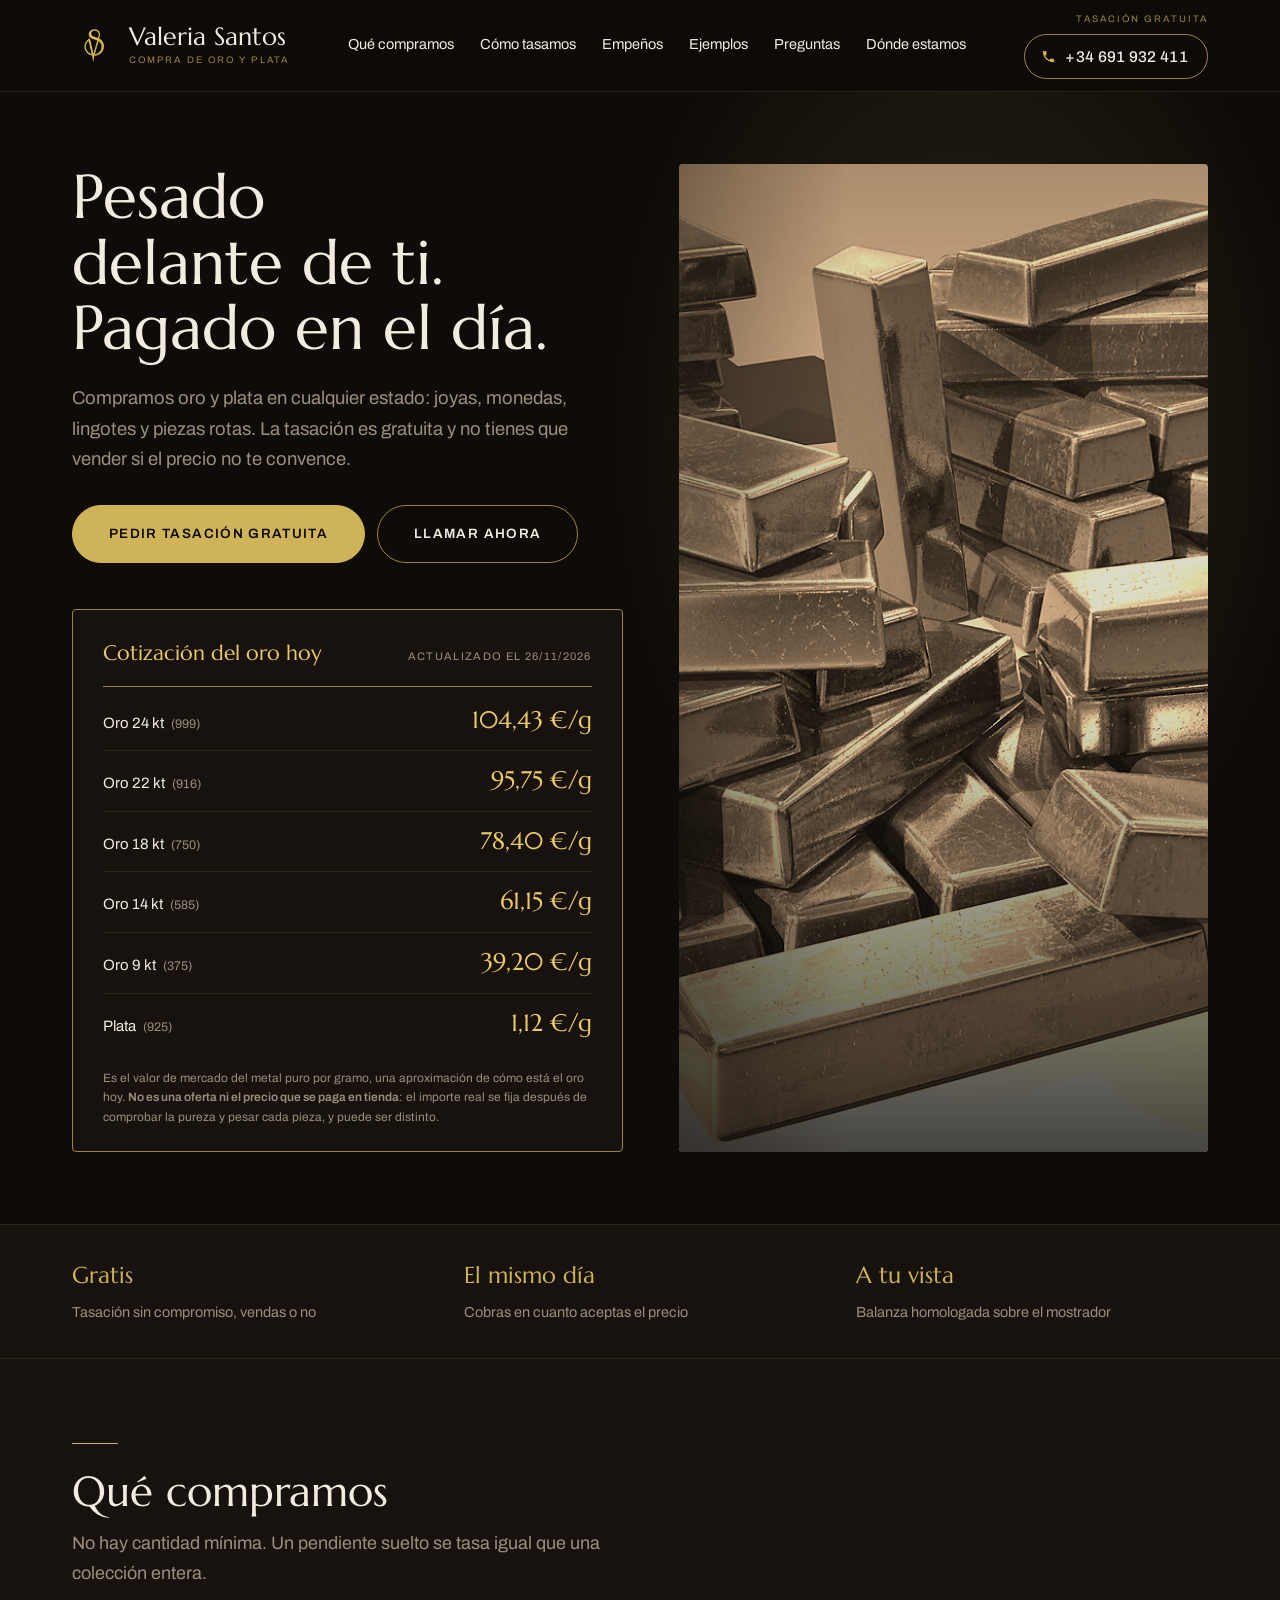
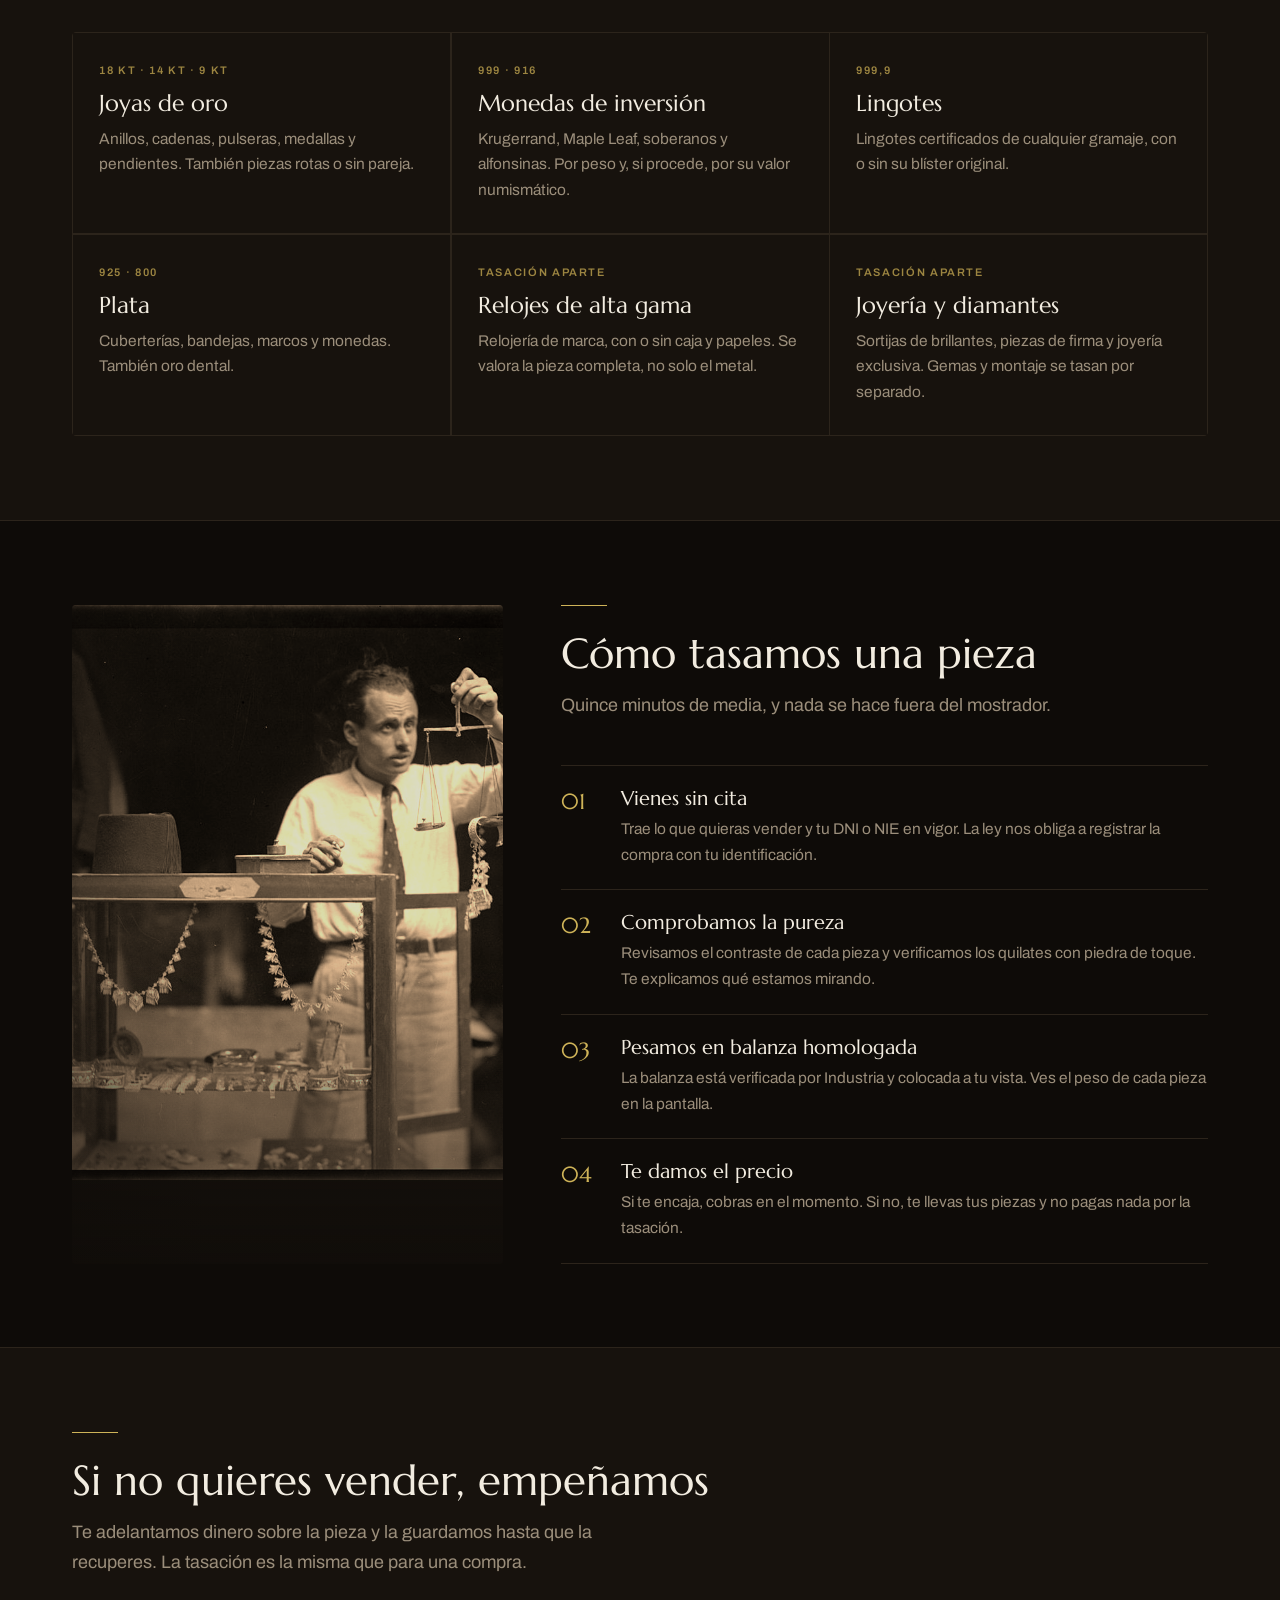
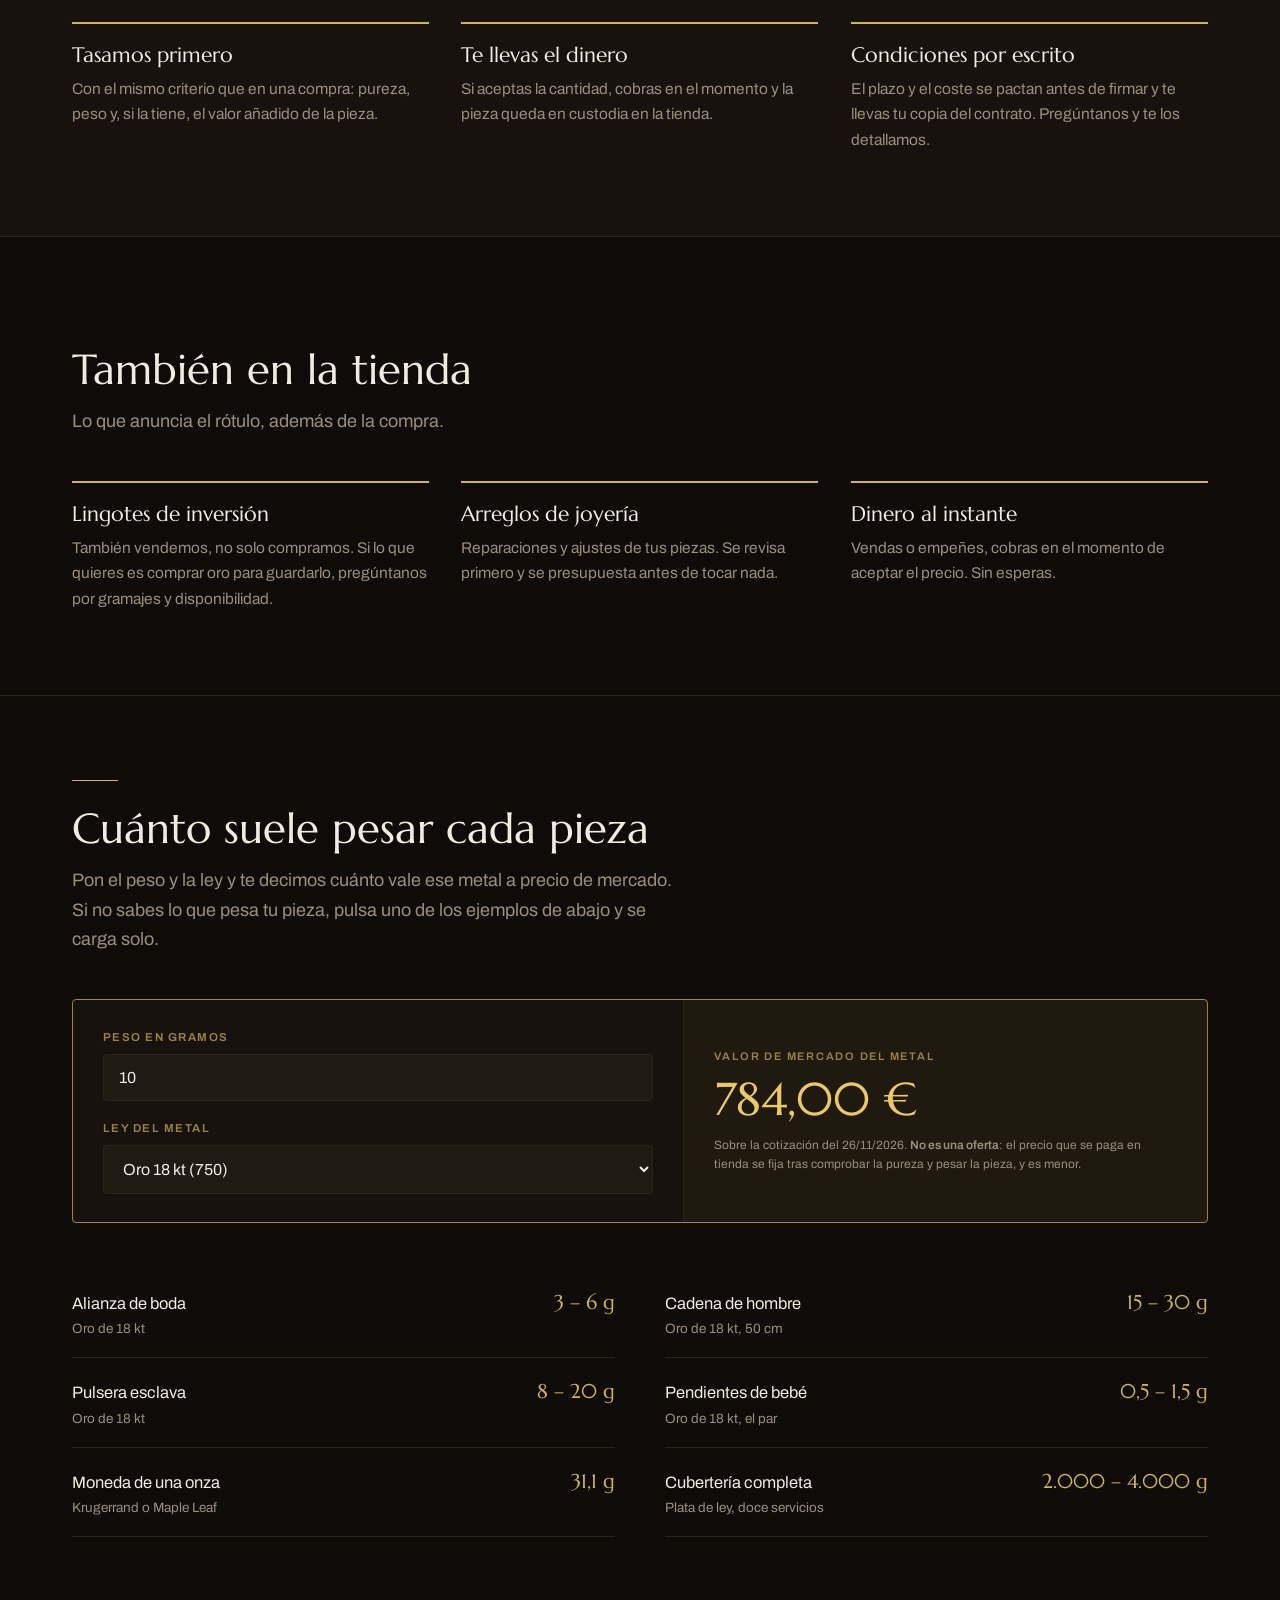
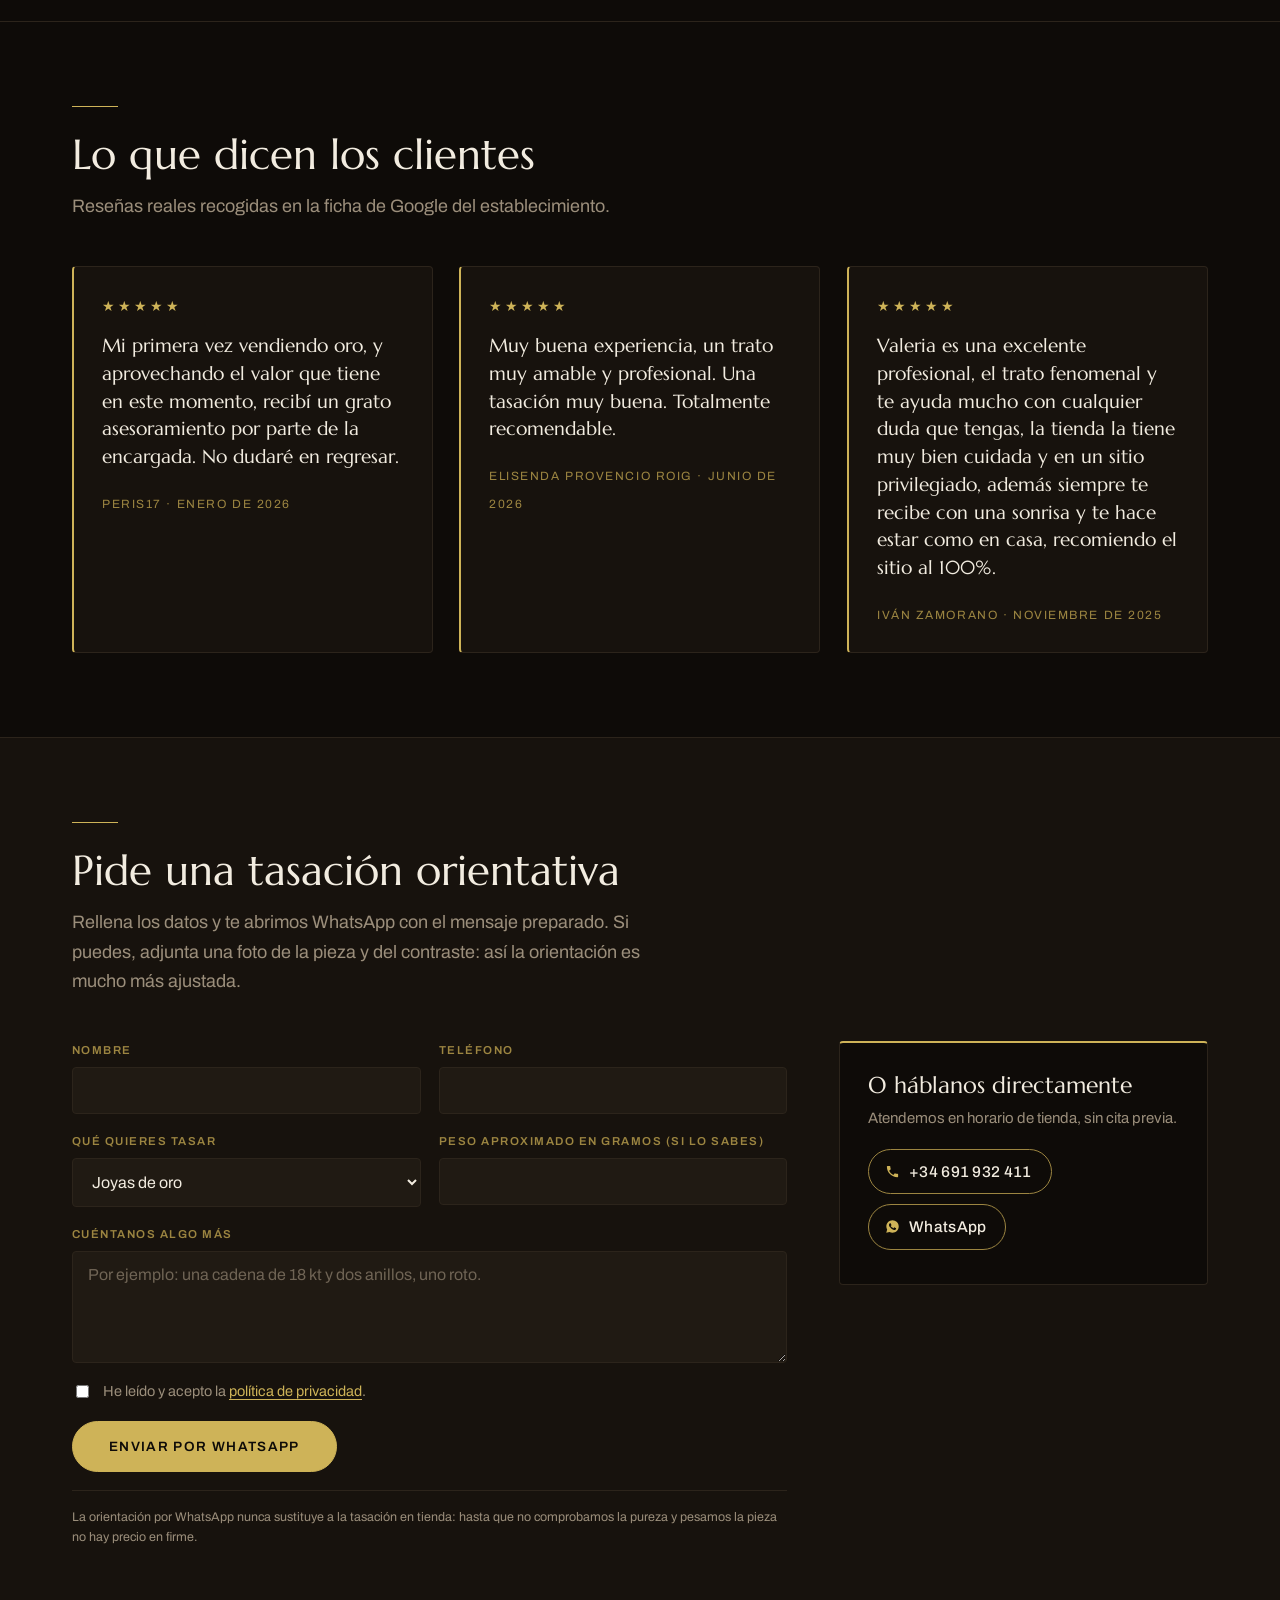
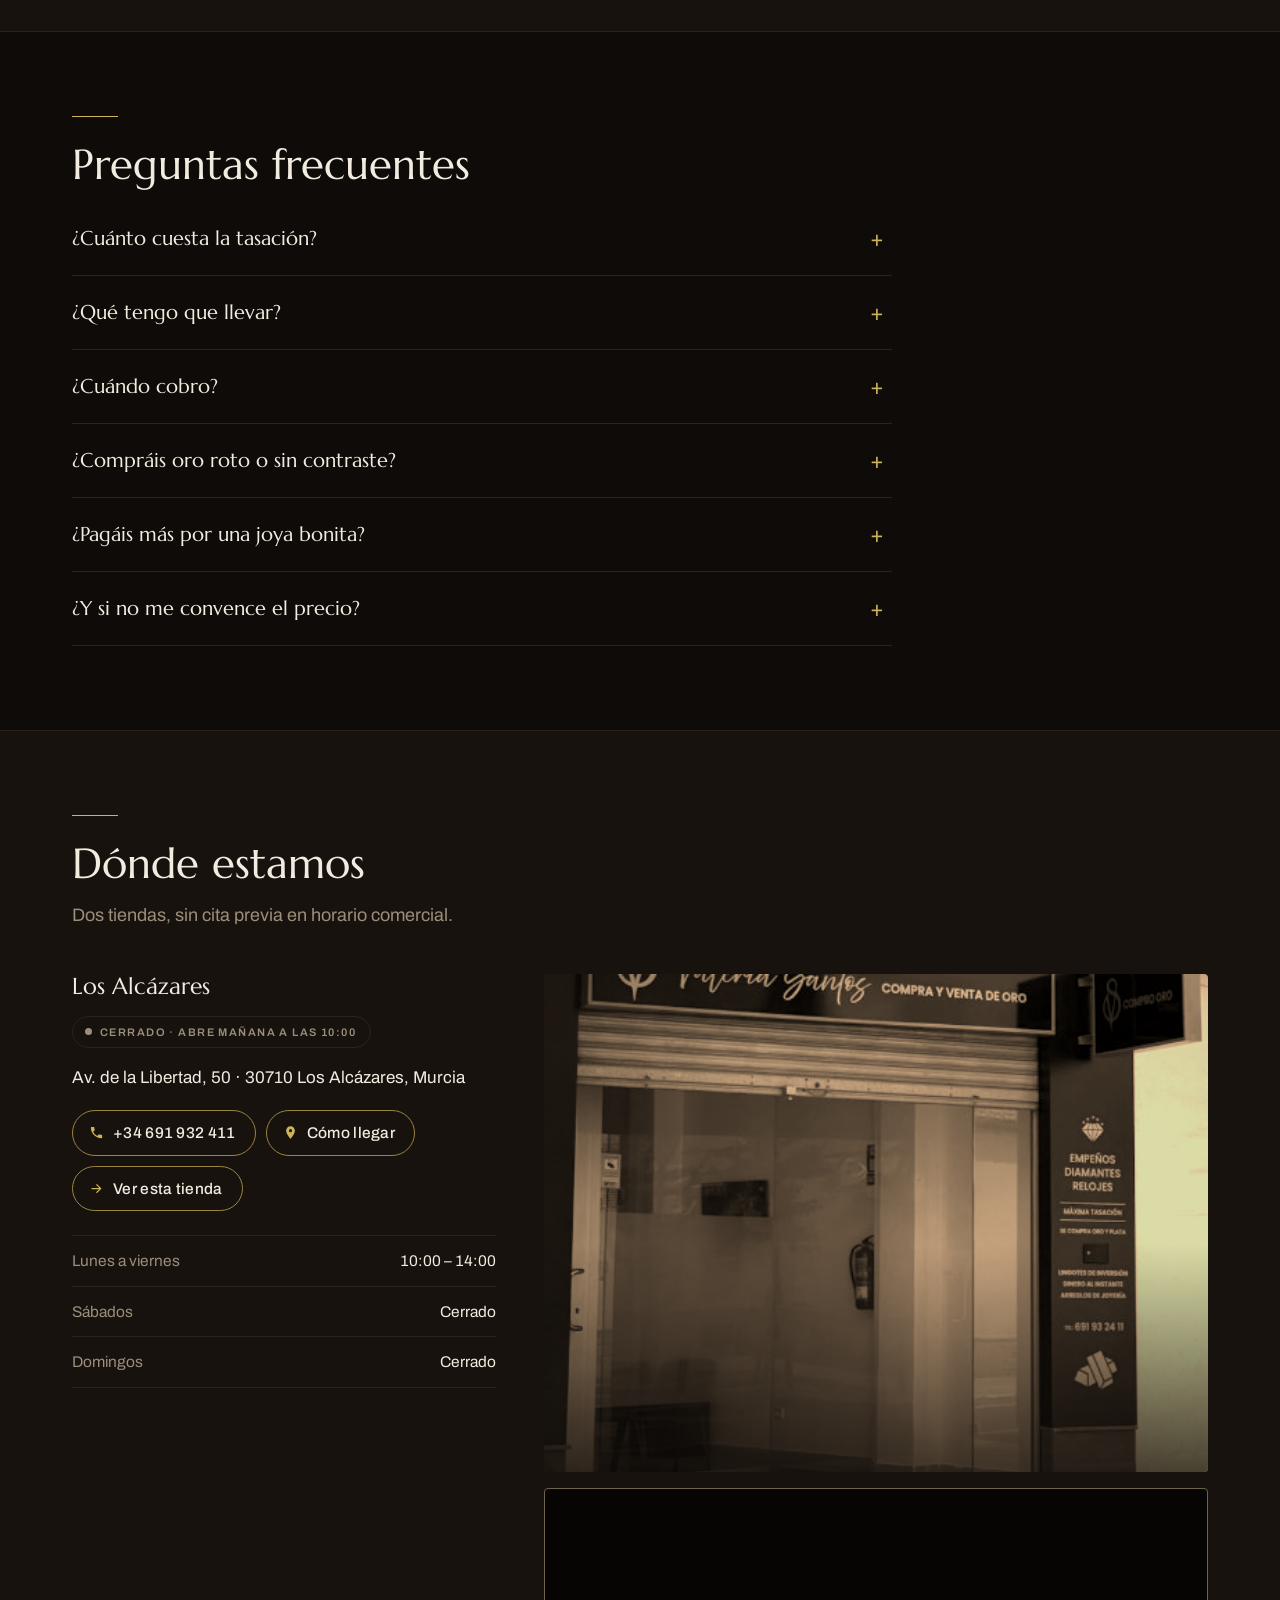
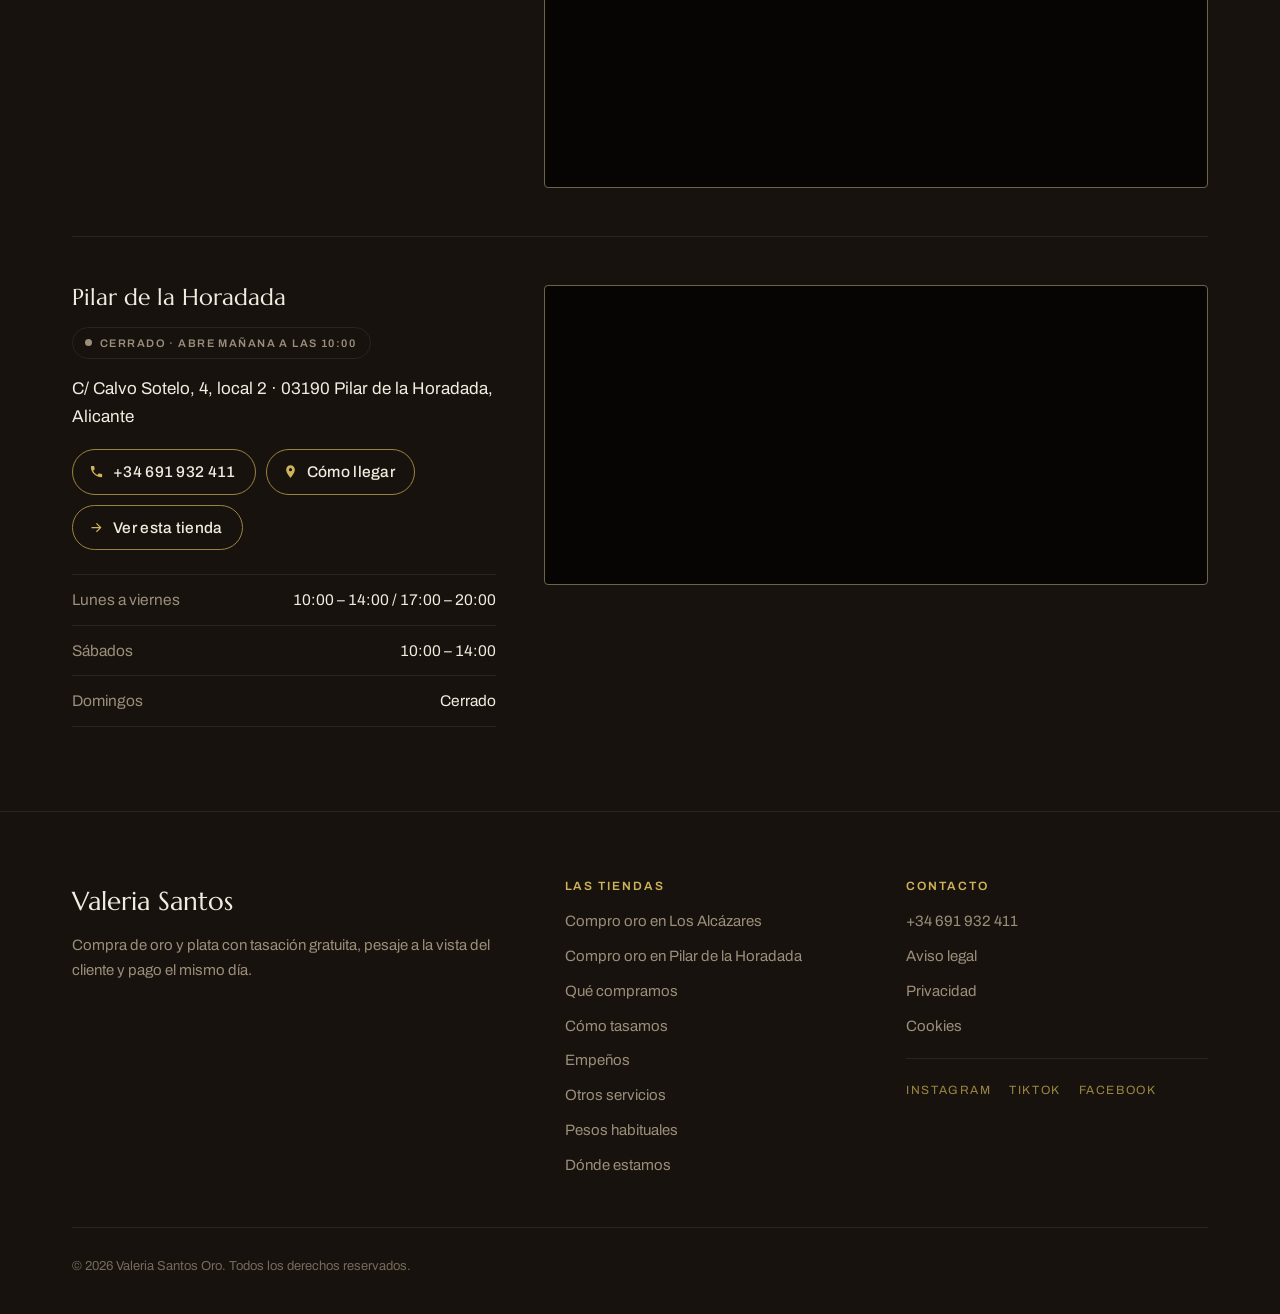
==== commit 88c7ff88: "Cotización del 26/11/2026 Actualización automática desde api.gold-api.com y el cambio dólar/euro del" ====
--- a/public/index.html
+++ b/public/index.html
@@ -131,6 +131,7 @@
 
 
 
+
 <script type="application/ld+json" data-faq>
 {
   "@context": "https://schema.org",
@@ -237,15 +238,15 @@
       <aside class="tablon" data-anim="der" aria-labelledby="titulo-tablon">
         <div class="tablon__cabeza">
           <span class="tablon__titulo" id="titulo-tablon">Cotización del oro hoy</span>
-          <span class="tablon__fecha" data-dato="fechaPrecios">Actualizado el 25/11/2026</span>
+          <span class="tablon__fecha" data-dato="fechaPrecios">Actualizado el 26/11/2026</span>
         </div>
         <ul class="tablon__lista">
-          <li><span class="tablon__quilate">Oro 24 kt <span>(999)</span></span><span class="tablon__precio" data-dato="oro24">102,83 €/g</span></li>
-          <li><span class="tablon__quilate">Oro 22 kt <span>(916)</span></span><span class="tablon__precio" data-dato="oro22">94,29 €/g</span></li>
-          <li><span class="tablon__quilate">Oro 18 kt <span>(750)</span></span><span class="tablon__precio" data-dato="oro18">77,20 €/g</span></li>
-          <li><span class="tablon__quilate">Oro 14 kt <span>(585)</span></span><span class="tablon__precio" data-dato="oro14">60,22 €/g</span></li>
-          <li><span class="tablon__quilate">Oro 9 kt <span>(375)</span></span><span class="tablon__precio" data-dato="oro9">38,60 €/g</span></li>
-          <li><span class="tablon__quilate">Plata <span>(925)</span></span><span class="tablon__precio" data-dato="plata925">1,07 €/g</span></li>
+          <li><span class="tablon__quilate">Oro 24 kt <span>(999)</span></span><span class="tablon__precio" data-dato="oro24">104,43 €/g</span></li>
+          <li><span class="tablon__quilate">Oro 22 kt <span>(916)</span></span><span class="tablon__precio" data-dato="oro22">95,75 €/g</span></li>
+          <li><span class="tablon__quilate">Oro 18 kt <span>(750)</span></span><span class="tablon__precio" data-dato="oro18">78,40 €/g</span></li>
+          <li><span class="tablon__quilate">Oro 14 kt <span>(585)</span></span><span class="tablon__precio" data-dato="oro14">61,15 €/g</span></li>
+          <li><span class="tablon__quilate">Oro 9 kt <span>(375)</span></span><span class="tablon__precio" data-dato="oro9">39,20 €/g</span></li>
+          <li><span class="tablon__quilate">Plata <span>(925)</span></span><span class="tablon__precio" data-dato="plata925">1,12 €/g</span></li>
         </ul>
         <p class="tablon__nota">Es el valor de mercado del metal puro por gramo, una aproximación de cómo está el oro hoy. <b>No es una oferta ni el precio que se paga en tienda</b>: el importe real se fija después de comprobar la pureza y pesar cada pieza, y puede ser distinto.</p>
       </aside>
@@ -577,7 +578,7 @@
           </ul>
         </div>
         <div class="sede__media">
-          <div class="sede__foto foto" data-sede-foto><img loading="lazy" src="assets/img/tienda-alcazares.jpg" src="assets/img/tienda-alcazares.jpg" src="assets/img/tienda-alcazares.jpg" src="assets/img/tienda-alcazares.jpg" src="assets/img/tienda-alcazares.jpg" src="assets/img/tienda-alcazares.jpg" src="assets/img/tienda-alcazares.jpg" src="assets/img/tienda-alcazares.jpg" src="assets/img/tienda-alcazares.jpg" src="assets/img/tienda-alcazares.jpg" src="assets/img/tienda-alcazares.jpg" src="assets/img/tienda-alcazares.jpg" src="assets/img/tienda-alcazares.jpg" src="assets/img/tienda-alcazares.jpg" src="assets/img/tienda-alcazares.jpg" src="assets/img/tienda-alcazares.jpg" src="assets/img/tienda-alcazares.jpg" src="assets/img/tienda-alcazares.jpg" src="assets/img/tienda-alcazares.jpg" src="assets/img/tienda-alcazares.jpg" src="assets/img/tienda-alcazares.jpg" src="assets/img/tienda-alcazares.jpg" src="assets/img/tienda-alcazares.jpg" src="assets/img/tienda-alcazares.jpg" src="assets/img/tienda-alcazares.jpg" src="assets/img/tienda-alcazares.jpg" src="assets/img/tienda-alcazares.jpg" src="assets/img/tienda-alcazares.jpg" src="assets/img/tienda-alcazares.jpg" src="assets/img/tienda-alcazares.jpg" src="assets/img/tienda-alcazares.jpg" src="assets/img/tienda-alcazares.jpg" src="assets/img/tienda-alcazares.jpg" src="assets/img/tienda-alcazares.jpg" src="assets/img/tienda-alcazares.jpg" src="assets/img/tienda-alcazares.jpg" src="assets/img/tienda-alcazares.jpg" src="assets/img/tienda-alcazares.jpg" src="assets/img/tienda-alcazares.jpg" src="assets/img/tienda-alcazares.jpg" src="assets/img/tienda-alcazares.jpg" src="assets/img/tienda-alcazares.jpg" src="assets/img/tienda-alcazares.jpg" src="assets/img/tienda-alcazares.jpg" src="assets/img/tienda-alcazares.jpg" src="assets/img/tienda-alcazares.jpg" src="assets/img/tienda-alcazares.jpg" src="assets/img/tienda-alcazares.jpg" src="assets/img/tienda-alcazares.jpg" src="assets/img/tienda-alcazares.jpg" src="assets/img/tienda-alcazares.jpg" src="assets/img/tienda-alcazares.jpg" src="assets/img/tienda-alcazares.jpg" src="assets/img/tienda-alcazares.jpg" src="assets/img/tienda-alcazares.jpg" src="assets/img/tienda-alcazares.jpg" src="assets/img/tienda-alcazares.jpg" src="assets/img/tienda-alcazares.jpg" src="assets/img/tienda-alcazares.jpg" src="assets/img/tienda-alcazares.jpg" src="assets/img/tienda-alcazares.jpg" src="assets/img/tienda-alcazares.jpg" src="assets/img/tienda-alcazares.jpg" src="assets/img/tienda-alcazares.jpg" src="assets/img/tienda-alcazares.jpg" src="assets/img/tienda-alcazares.jpg" src="assets/img/tienda-alcazares.jpg" src="assets/img/tienda-alcazares.jpg" src="assets/img/tienda-alcazares.jpg" src="assets/img/tienda-alcazares.jpg" src="assets/img/tienda-alcazares.jpg" src="assets/img/tienda-alcazares.jpg" alt="Fachada de la tienda de Valeria Santos Oro en Los Alcázares"></div>
+          <div class="sede__foto foto" data-sede-foto><img loading="lazy" src="assets/img/tienda-alcazares.jpg" src="assets/img/tienda-alcazares.jpg" src="assets/img/tienda-alcazares.jpg" src="assets/img/tienda-alcazares.jpg" src="assets/img/tienda-alcazares.jpg" src="assets/img/tienda-alcazares.jpg" src="assets/img/tienda-alcazares.jpg" src="assets/img/tienda-alcazares.jpg" src="assets/img/tienda-alcazares.jpg" src="assets/img/tienda-alcazares.jpg" src="assets/img/tienda-alcazares.jpg" src="assets/img/tienda-alcazares.jpg" src="assets/img/tienda-alcazares.jpg" src="assets/img/tienda-alcazares.jpg" src="assets/img/tienda-alcazares.jpg" src="assets/img/tienda-alcazares.jpg" src="assets/img/tienda-alcazares.jpg" src="assets/img/tienda-alcazares.jpg" src="assets/img/tienda-alcazares.jpg" src="assets/img/tienda-alcazares.jpg" src="assets/img/tienda-alcazares.jpg" src="assets/img/tienda-alcazares.jpg" src="assets/img/tienda-alcazares.jpg" src="assets/img/tienda-alcazares.jpg" src="assets/img/tienda-alcazares.jpg" src="assets/img/tienda-alcazares.jpg" src="assets/img/tienda-alcazares.jpg" src="assets/img/tienda-alcazares.jpg" src="assets/img/tienda-alcazares.jpg" src="assets/img/tienda-alcazares.jpg" src="assets/img/tienda-alcazares.jpg" src="assets/img/tienda-alcazares.jpg" src="assets/img/tienda-alcazares.jpg" src="assets/img/tienda-alcazares.jpg" src="assets/img/tienda-alcazares.jpg" src="assets/img/tienda-alcazares.jpg" src="assets/img/tienda-alcazares.jpg" src="assets/img/tienda-alcazares.jpg" src="assets/img/tienda-alcazares.jpg" src="assets/img/tienda-alcazares.jpg" src="assets/img/tienda-alcazares.jpg" src="assets/img/tienda-alcazares.jpg" src="assets/img/tienda-alcazares.jpg" src="assets/img/tienda-alcazares.jpg" src="assets/img/tienda-alcazares.jpg" src="assets/img/tienda-alcazares.jpg" src="assets/img/tienda-alcazares.jpg" src="assets/img/tienda-alcazares.jpg" src="assets/img/tienda-alcazares.jpg" src="assets/img/tienda-alcazares.jpg" src="assets/img/tienda-alcazares.jpg" src="assets/img/tienda-alcazares.jpg" src="assets/img/tienda-alcazares.jpg" src="assets/img/tienda-alcazares.jpg" src="assets/img/tienda-alcazares.jpg" src="assets/img/tienda-alcazares.jpg" src="assets/img/tienda-alcazares.jpg" src="assets/img/tienda-alcazares.jpg" src="assets/img/tienda-alcazares.jpg" src="assets/img/tienda-alcazares.jpg" src="assets/img/tienda-alcazares.jpg" src="assets/img/tienda-alcazares.jpg" src="assets/img/tienda-alcazares.jpg" src="assets/img/tienda-alcazares.jpg" src="assets/img/tienda-alcazares.jpg" src="assets/img/tienda-alcazares.jpg" src="assets/img/tienda-alcazares.jpg" src="assets/img/tienda-alcazares.jpg" src="assets/img/tienda-alcazares.jpg" src="assets/img/tienda-alcazares.jpg" src="assets/img/tienda-alcazares.jpg" src="assets/img/tienda-alcazares.jpg" src="assets/img/tienda-alcazares.jpg" alt="Fachada de la tienda de Valeria Santos Oro en Los Alcázares"></div>
           <iframe class="mapa" data-sede-mapa title="Mapa de la tienda" loading="lazy" referrerpolicy="no-referrer-when-downgrade" src="https://maps.google.com/maps?q=37.7410142,-0.8511023&amp;z=17&amp;hl=es&amp;output=embed"></iframe>
         </div>
       </div>
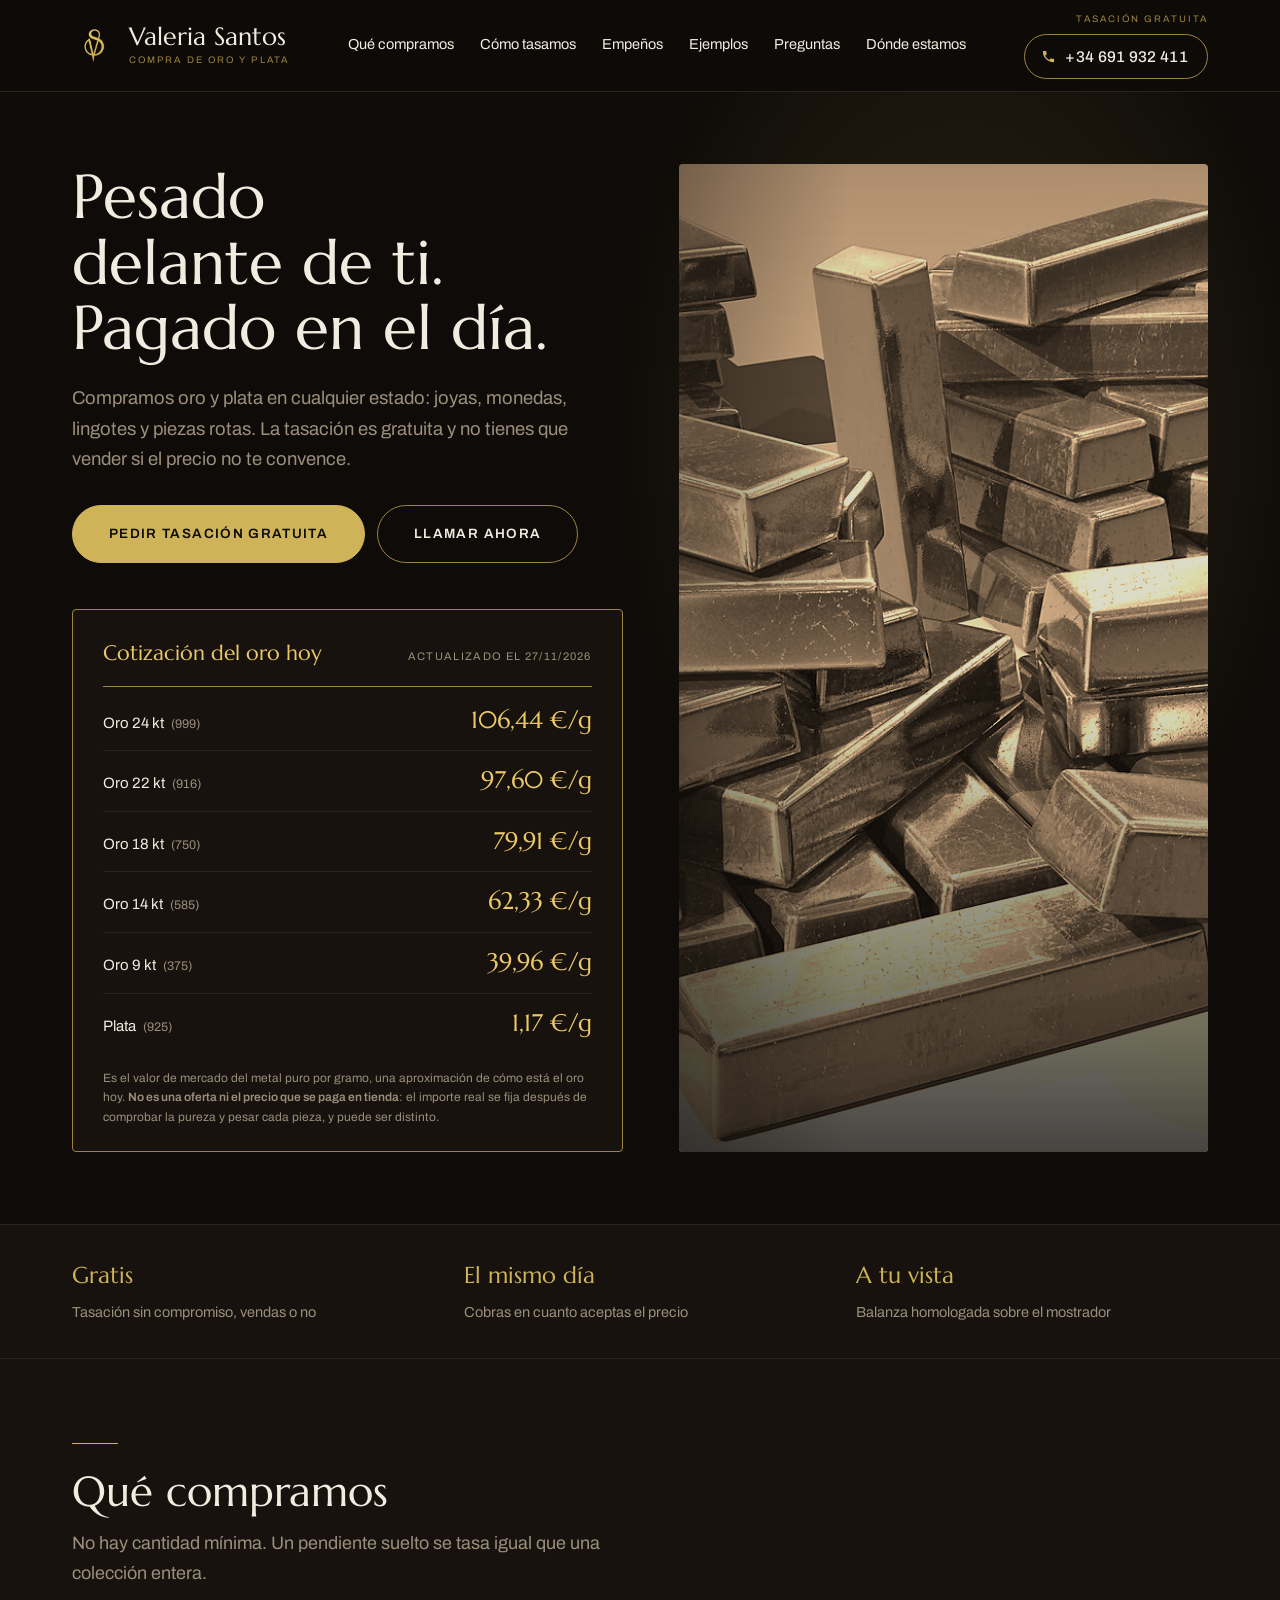
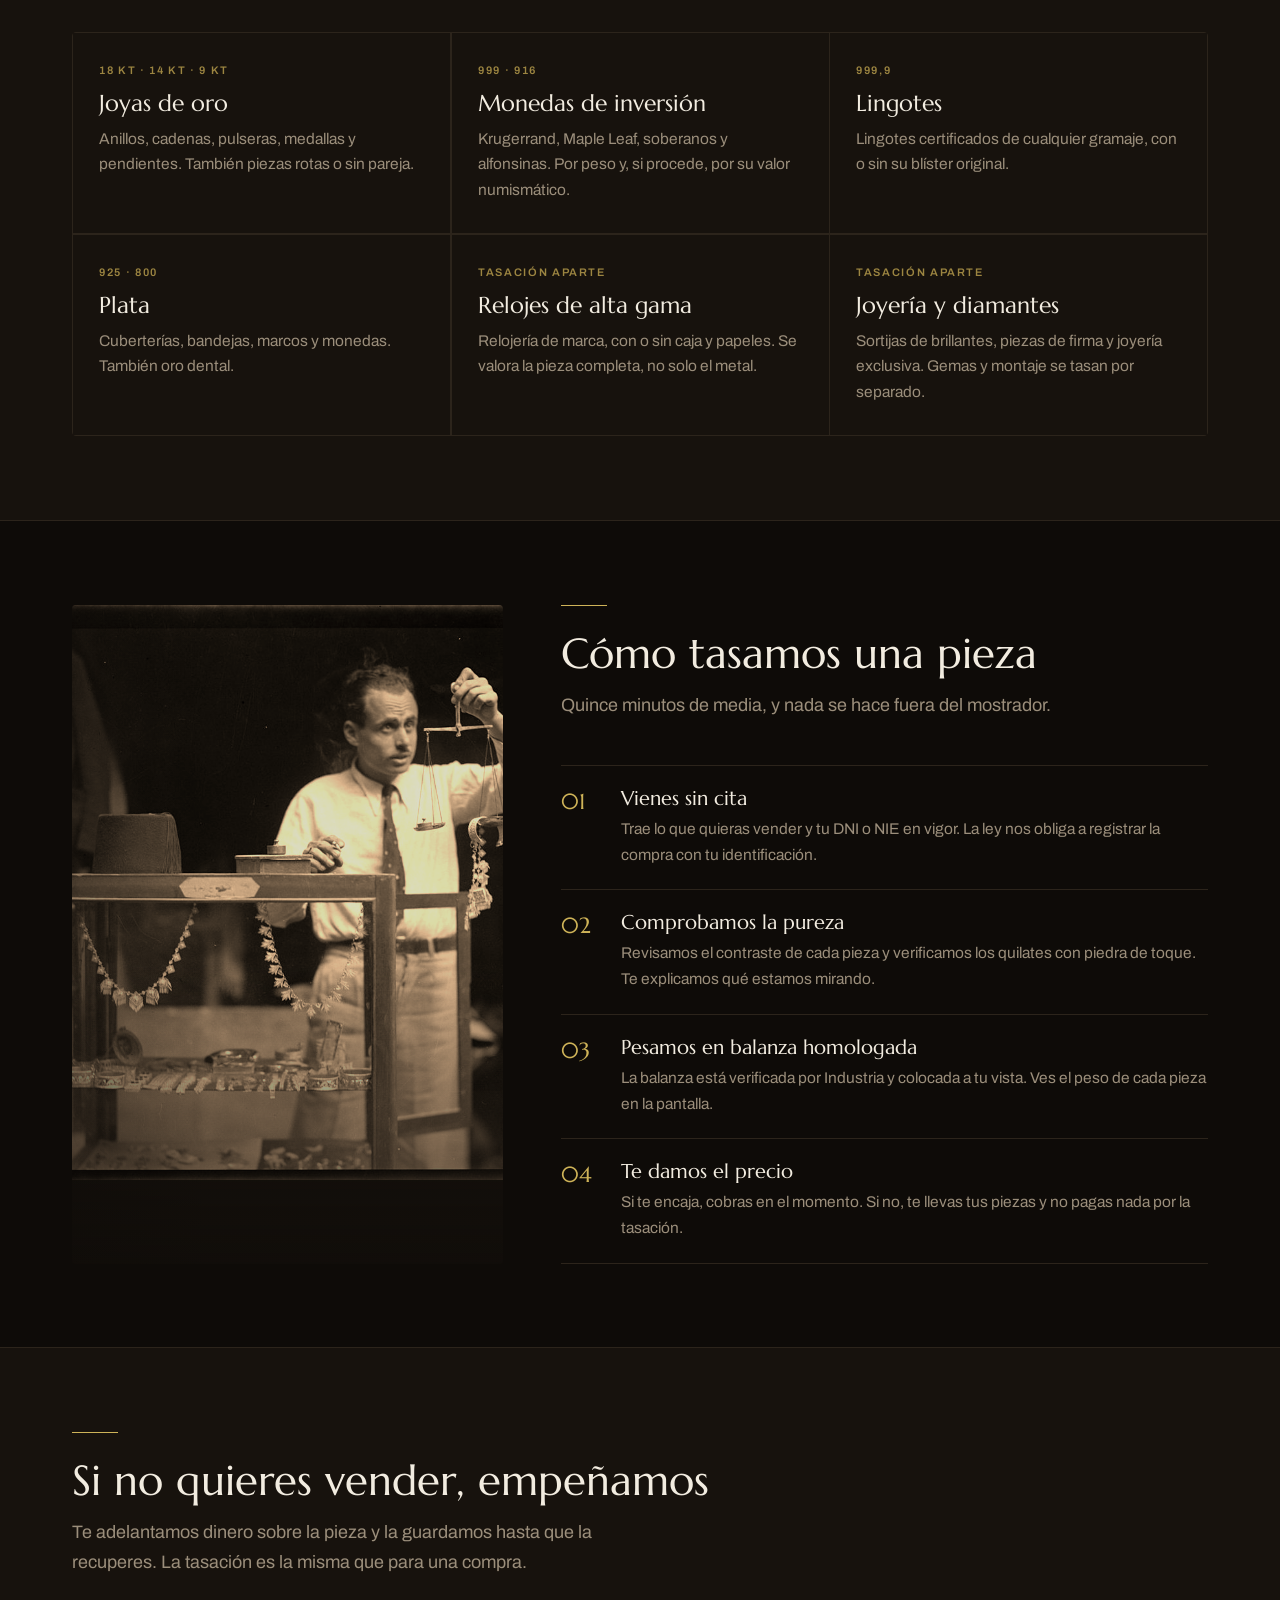
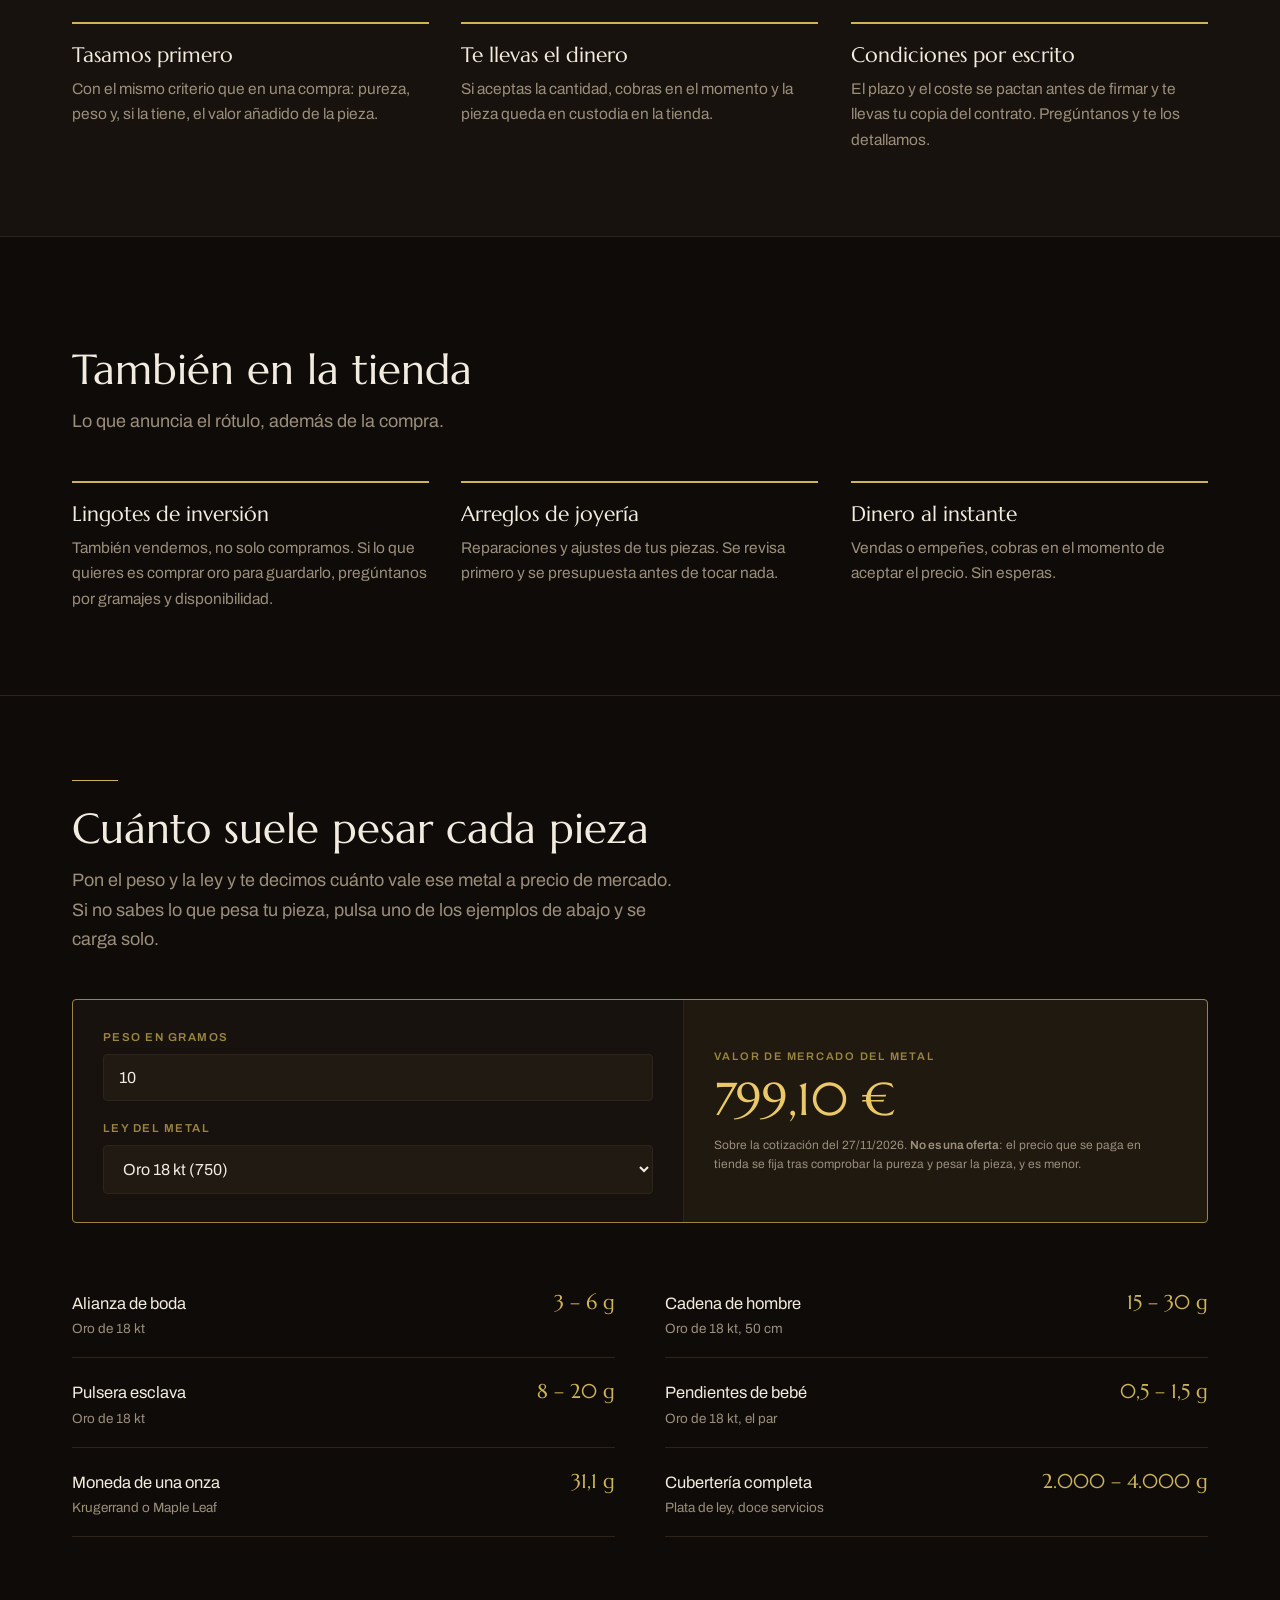
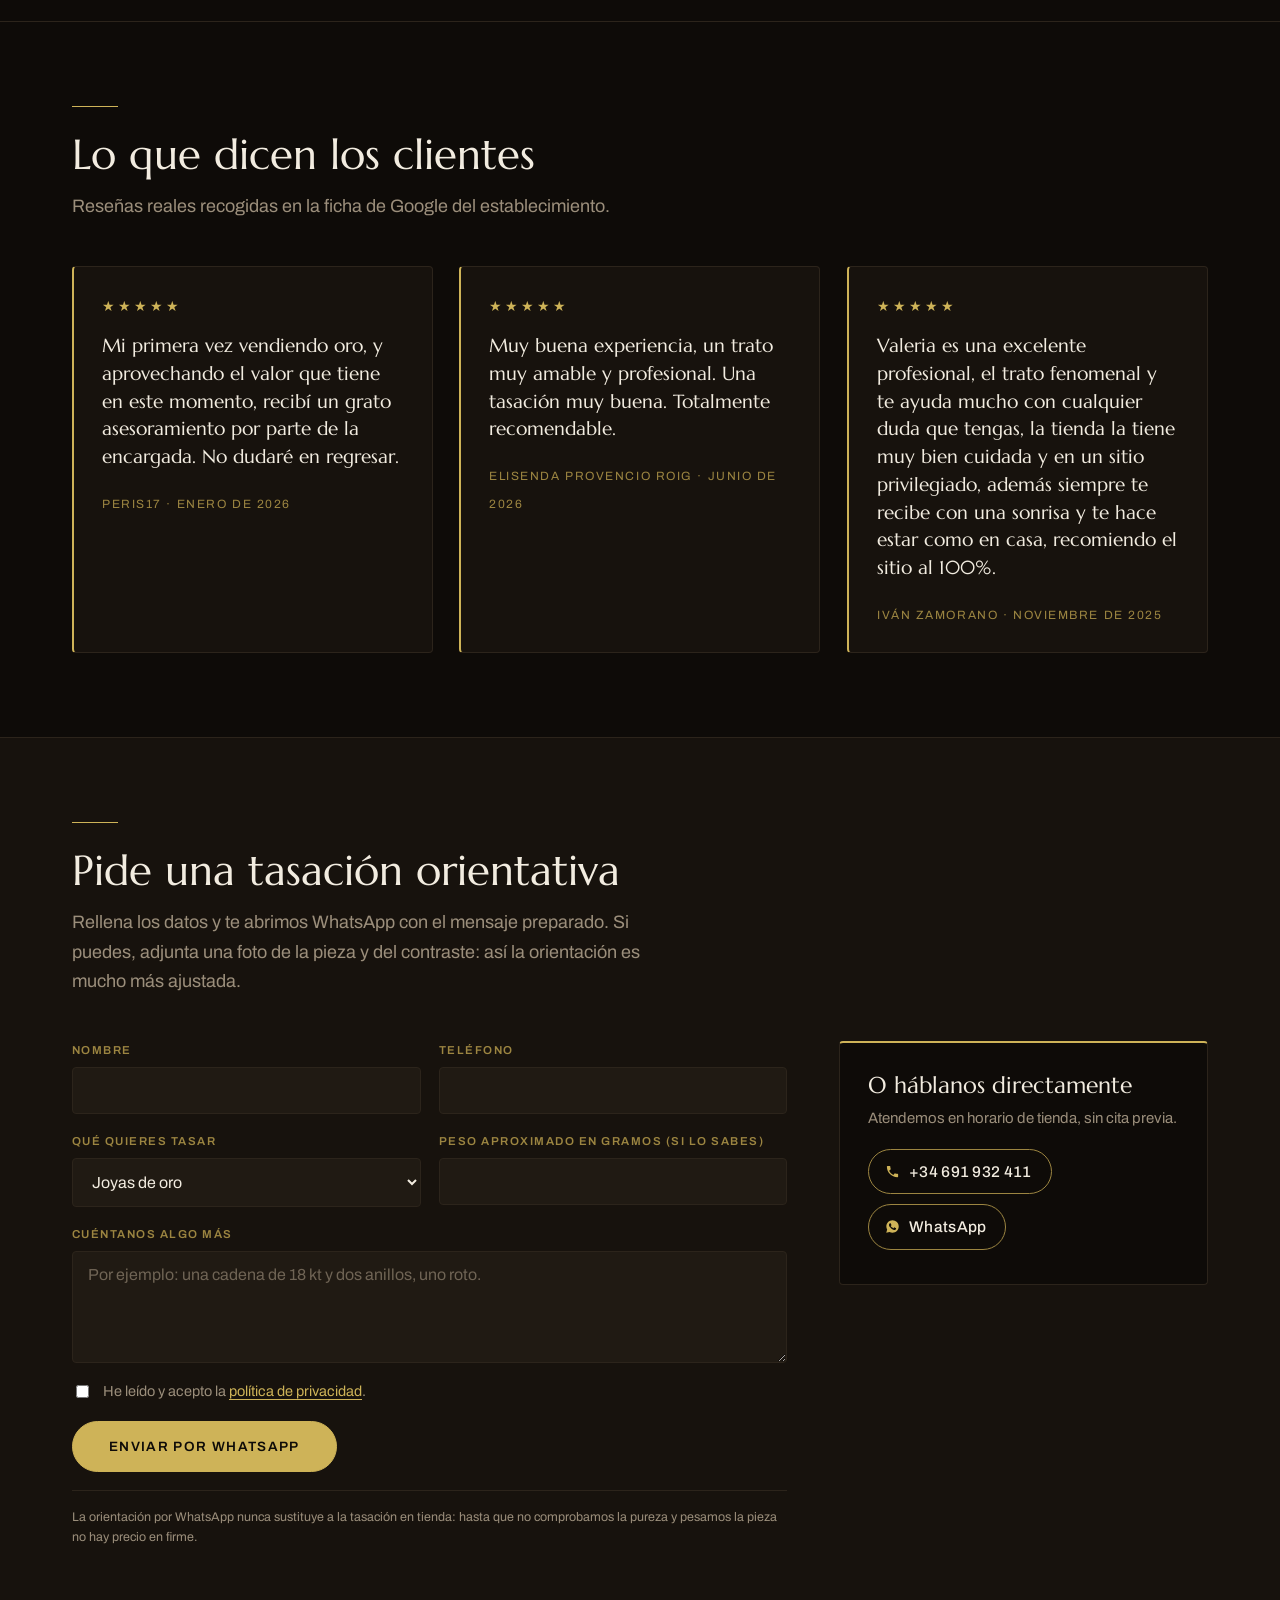
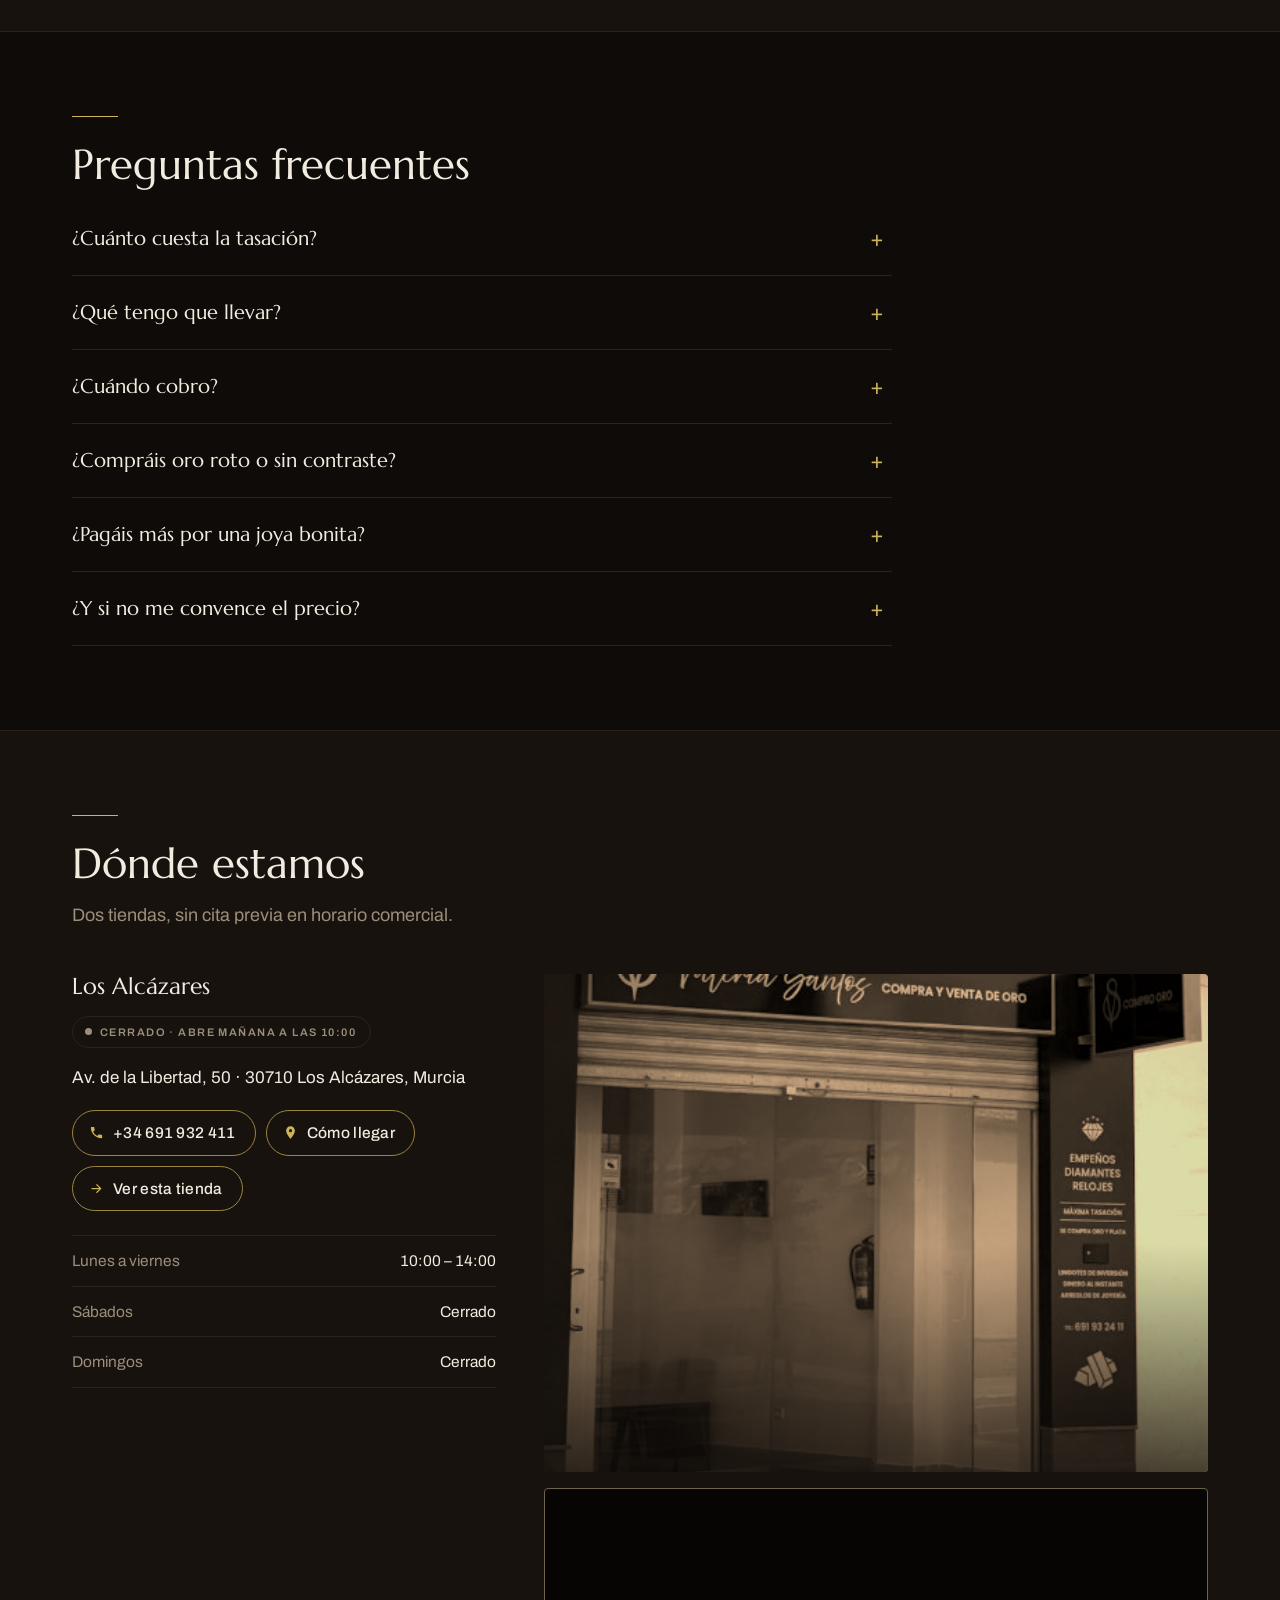
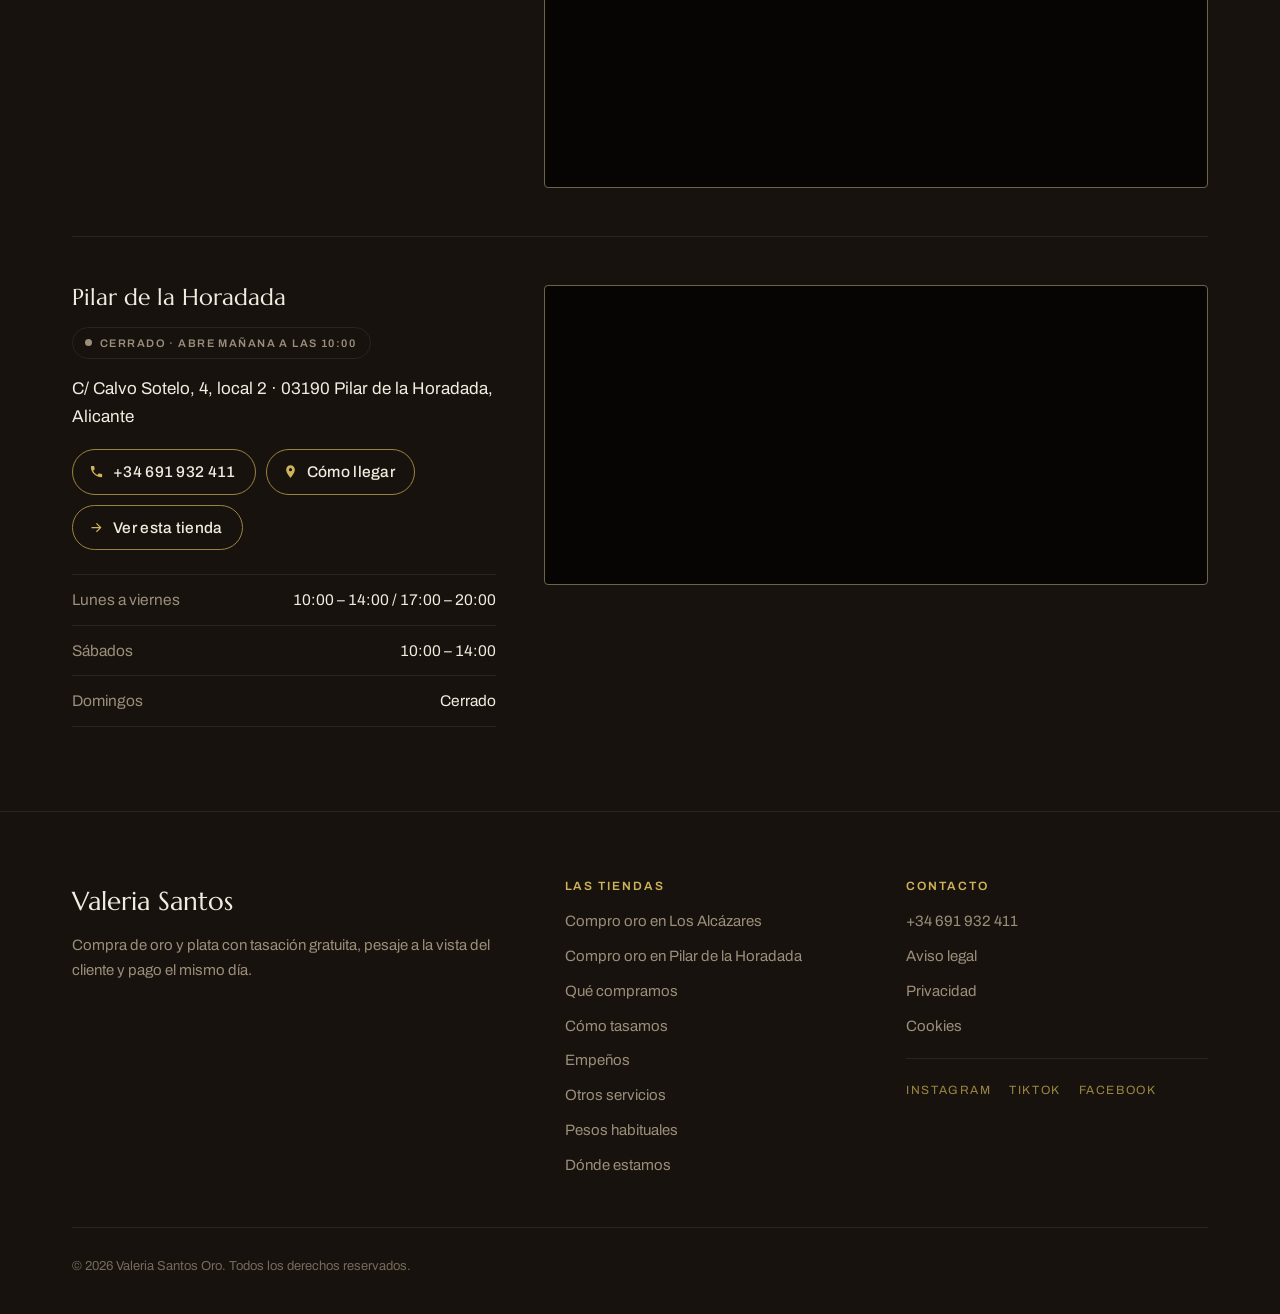
==== commit 71f6fe48: "Cotización del 27/11/2026 Actualización automática desde api.gold-api.com y el cambio dólar/euro del" ====
--- a/public/index.html
+++ b/public/index.html
@@ -132,6 +132,7 @@
 
 
 
+
 <script type="application/ld+json" data-faq>
 {
   "@context": "https://schema.org",
@@ -238,15 +239,15 @@
       <aside class="tablon" data-anim="der" aria-labelledby="titulo-tablon">
         <div class="tablon__cabeza">
           <span class="tablon__titulo" id="titulo-tablon">Cotización del oro hoy</span>
-          <span class="tablon__fecha" data-dato="fechaPrecios">Actualizado el 26/11/2026</span>
+          <span class="tablon__fecha" data-dato="fechaPrecios">Actualizado el 27/11/2026</span>
         </div>
         <ul class="tablon__lista">
-          <li><span class="tablon__quilate">Oro 24 kt <span>(999)</span></span><span class="tablon__precio" data-dato="oro24">104,43 €/g</span></li>
-          <li><span class="tablon__quilate">Oro 22 kt <span>(916)</span></span><span class="tablon__precio" data-dato="oro22">95,75 €/g</span></li>
-          <li><span class="tablon__quilate">Oro 18 kt <span>(750)</span></span><span class="tablon__precio" data-dato="oro18">78,40 €/g</span></li>
-          <li><span class="tablon__quilate">Oro 14 kt <span>(585)</span></span><span class="tablon__precio" data-dato="oro14">61,15 €/g</span></li>
-          <li><span class="tablon__quilate">Oro 9 kt <span>(375)</span></span><span class="tablon__precio" data-dato="oro9">39,20 €/g</span></li>
-          <li><span class="tablon__quilate">Plata <span>(925)</span></span><span class="tablon__precio" data-dato="plata925">1,12 €/g</span></li>
+          <li><span class="tablon__quilate">Oro 24 kt <span>(999)</span></span><span class="tablon__precio" data-dato="oro24">106,44 €/g</span></li>
+          <li><span class="tablon__quilate">Oro 22 kt <span>(916)</span></span><span class="tablon__precio" data-dato="oro22">97,60 €/g</span></li>
+          <li><span class="tablon__quilate">Oro 18 kt <span>(750)</span></span><span class="tablon__precio" data-dato="oro18">79,91 €/g</span></li>
+          <li><span class="tablon__quilate">Oro 14 kt <span>(585)</span></span><span class="tablon__precio" data-dato="oro14">62,33 €/g</span></li>
+          <li><span class="tablon__quilate">Oro 9 kt <span>(375)</span></span><span class="tablon__precio" data-dato="oro9">39,96 €/g</span></li>
+          <li><span class="tablon__quilate">Plata <span>(925)</span></span><span class="tablon__precio" data-dato="plata925">1,17 €/g</span></li>
         </ul>
         <p class="tablon__nota">Es el valor de mercado del metal puro por gramo, una aproximación de cómo está el oro hoy. <b>No es una oferta ni el precio que se paga en tienda</b>: el importe real se fija después de comprobar la pureza y pesar cada pieza, y puede ser distinto.</p>
       </aside>
@@ -578,7 +579,7 @@
           </ul>
         </div>
         <div class="sede__media">
-          <div class="sede__foto foto" data-sede-foto><img loading="lazy" src="assets/img/tienda-alcazares.jpg" src="assets/img/tienda-alcazares.jpg" src="assets/img/tienda-alcazares.jpg" src="assets/img/tienda-alcazares.jpg" src="assets/img/tienda-alcazares.jpg" src="assets/img/tienda-alcazares.jpg" src="assets/img/tienda-alcazares.jpg" src="assets/img/tienda-alcazares.jpg" src="assets/img/tienda-alcazares.jpg" src="assets/img/tienda-alcazares.jpg" src="assets/img/tienda-alcazares.jpg" src="assets/img/tienda-alcazares.jpg" src="assets/img/tienda-alcazares.jpg" src="assets/img/tienda-alcazares.jpg" src="assets/img/tienda-alcazares.jpg" src="assets/img/tienda-alcazares.jpg" src="assets/img/tienda-alcazares.jpg" src="assets/img/tienda-alcazares.jpg" src="assets/img/tienda-alcazares.jpg" src="assets/img/tienda-alcazares.jpg" src="assets/img/tienda-alcazares.jpg" src="assets/img/tienda-alcazares.jpg" src="assets/img/tienda-alcazares.jpg" src="assets/img/tienda-alcazares.jpg" src="assets/img/tienda-alcazares.jpg" src="assets/img/tienda-alcazares.jpg" src="assets/img/tienda-alcazares.jpg" src="assets/img/tienda-alcazares.jpg" src="assets/img/tienda-alcazares.jpg" src="assets/img/tienda-alcazares.jpg" src="assets/img/tienda-alcazares.jpg" src="assets/img/tienda-alcazares.jpg" src="assets/img/tienda-alcazares.jpg" src="assets/img/tienda-alcazares.jpg" src="assets/img/tienda-alcazares.jpg" src="assets/img/tienda-alcazares.jpg" src="assets/img/tienda-alcazares.jpg" src="assets/img/tienda-alcazares.jpg" src="assets/img/tienda-alcazares.jpg" src="assets/img/tienda-alcazares.jpg" src="assets/img/tienda-alcazares.jpg" src="assets/img/tienda-alcazares.jpg" src="assets/img/tienda-alcazares.jpg" src="assets/img/tienda-alcazares.jpg" src="assets/img/tienda-alcazares.jpg" src="assets/img/tienda-alcazares.jpg" src="assets/img/tienda-alcazares.jpg" src="assets/img/tienda-alcazares.jpg" src="assets/img/tienda-alcazares.jpg" src="assets/img/tienda-alcazares.jpg" src="assets/img/tienda-alcazares.jpg" src="assets/img/tienda-alcazares.jpg" src="assets/img/tienda-alcazares.jpg" src="assets/img/tienda-alcazares.jpg" src="assets/img/tienda-alcazares.jpg" src="assets/img/tienda-alcazares.jpg" src="assets/img/tienda-alcazares.jpg" src="assets/img/tienda-alcazares.jpg" src="assets/img/tienda-alcazares.jpg" src="assets/img/tienda-alcazares.jpg" src="assets/img/tienda-alcazares.jpg" src="assets/img/tienda-alcazares.jpg" src="assets/img/tienda-alcazares.jpg" src="assets/img/tienda-alcazares.jpg" src="assets/img/tienda-alcazares.jpg" src="assets/img/tienda-alcazares.jpg" src="assets/img/tienda-alcazares.jpg" src="assets/img/tienda-alcazares.jpg" src="assets/img/tienda-alcazares.jpg" src="assets/img/tienda-alcazares.jpg" src="assets/img/tienda-alcazares.jpg" src="assets/img/tienda-alcazares.jpg" src="assets/img/tienda-alcazares.jpg" alt="Fachada de la tienda de Valeria Santos Oro en Los Alcázares"></div>
+          <div class="sede__foto foto" data-sede-foto><img loading="lazy" src="assets/img/tienda-alcazares.jpg" src="assets/img/tienda-alcazares.jpg" src="assets/img/tienda-alcazares.jpg" src="assets/img/tienda-alcazares.jpg" src="assets/img/tienda-alcazares.jpg" src="assets/img/tienda-alcazares.jpg" src="assets/img/tienda-alcazares.jpg" src="assets/img/tienda-alcazares.jpg" src="assets/img/tienda-alcazares.jpg" src="assets/img/tienda-alcazares.jpg" src="assets/img/tienda-alcazares.jpg" src="assets/img/tienda-alcazares.jpg" src="assets/img/tienda-alcazares.jpg" src="assets/img/tienda-alcazares.jpg" src="assets/img/tienda-alcazares.jpg" src="assets/img/tienda-alcazares.jpg" src="assets/img/tienda-alcazares.jpg" src="assets/img/tienda-alcazares.jpg" src="assets/img/tienda-alcazares.jpg" src="assets/img/tienda-alcazares.jpg" src="assets/img/tienda-alcazares.jpg" src="assets/img/tienda-alcazares.jpg" src="assets/img/tienda-alcazares.jpg" src="assets/img/tienda-alcazares.jpg" src="assets/img/tienda-alcazares.jpg" src="assets/img/tienda-alcazares.jpg" src="assets/img/tienda-alcazares.jpg" src="assets/img/tienda-alcazares.jpg" src="assets/img/tienda-alcazares.jpg" src="assets/img/tienda-alcazares.jpg" src="assets/img/tienda-alcazares.jpg" src="assets/img/tienda-alcazares.jpg" src="assets/img/tienda-alcazares.jpg" src="assets/img/tienda-alcazares.jpg" src="assets/img/tienda-alcazares.jpg" src="assets/img/tienda-alcazares.jpg" src="assets/img/tienda-alcazares.jpg" src="assets/img/tienda-alcazares.jpg" src="assets/img/tienda-alcazares.jpg" src="assets/img/tienda-alcazares.jpg" src="assets/img/tienda-alcazares.jpg" src="assets/img/tienda-alcazares.jpg" src="assets/img/tienda-alcazares.jpg" src="assets/img/tienda-alcazares.jpg" src="assets/img/tienda-alcazares.jpg" src="assets/img/tienda-alcazares.jpg" src="assets/img/tienda-alcazares.jpg" src="assets/img/tienda-alcazares.jpg" src="assets/img/tienda-alcazares.jpg" src="assets/img/tienda-alcazares.jpg" src="assets/img/tienda-alcazares.jpg" src="assets/img/tienda-alcazares.jpg" src="assets/img/tienda-alcazares.jpg" src="assets/img/tienda-alcazares.jpg" src="assets/img/tienda-alcazares.jpg" src="assets/img/tienda-alcazares.jpg" src="assets/img/tienda-alcazares.jpg" src="assets/img/tienda-alcazares.jpg" src="assets/img/tienda-alcazares.jpg" src="assets/img/tienda-alcazares.jpg" src="assets/img/tienda-alcazares.jpg" src="assets/img/tienda-alcazares.jpg" src="assets/img/tienda-alcazares.jpg" src="assets/img/tienda-alcazares.jpg" src="assets/img/tienda-alcazares.jpg" src="assets/img/tienda-alcazares.jpg" src="assets/img/tienda-alcazares.jpg" src="assets/img/tienda-alcazares.jpg" src="assets/img/tienda-alcazares.jpg" src="assets/img/tienda-alcazares.jpg" src="assets/img/tienda-alcazares.jpg" src="assets/img/tienda-alcazares.jpg" src="assets/img/tienda-alcazares.jpg" src="assets/img/tienda-alcazares.jpg" alt="Fachada de la tienda de Valeria Santos Oro en Los Alcázares"></div>
           <iframe class="mapa" data-sede-mapa title="Mapa de la tienda" loading="lazy" referrerpolicy="no-referrer-when-downgrade" src="https://maps.google.com/maps?q=37.7410142,-0.8511023&amp;z=17&amp;hl=es&amp;output=embed"></iframe>
         </div>
       </div>
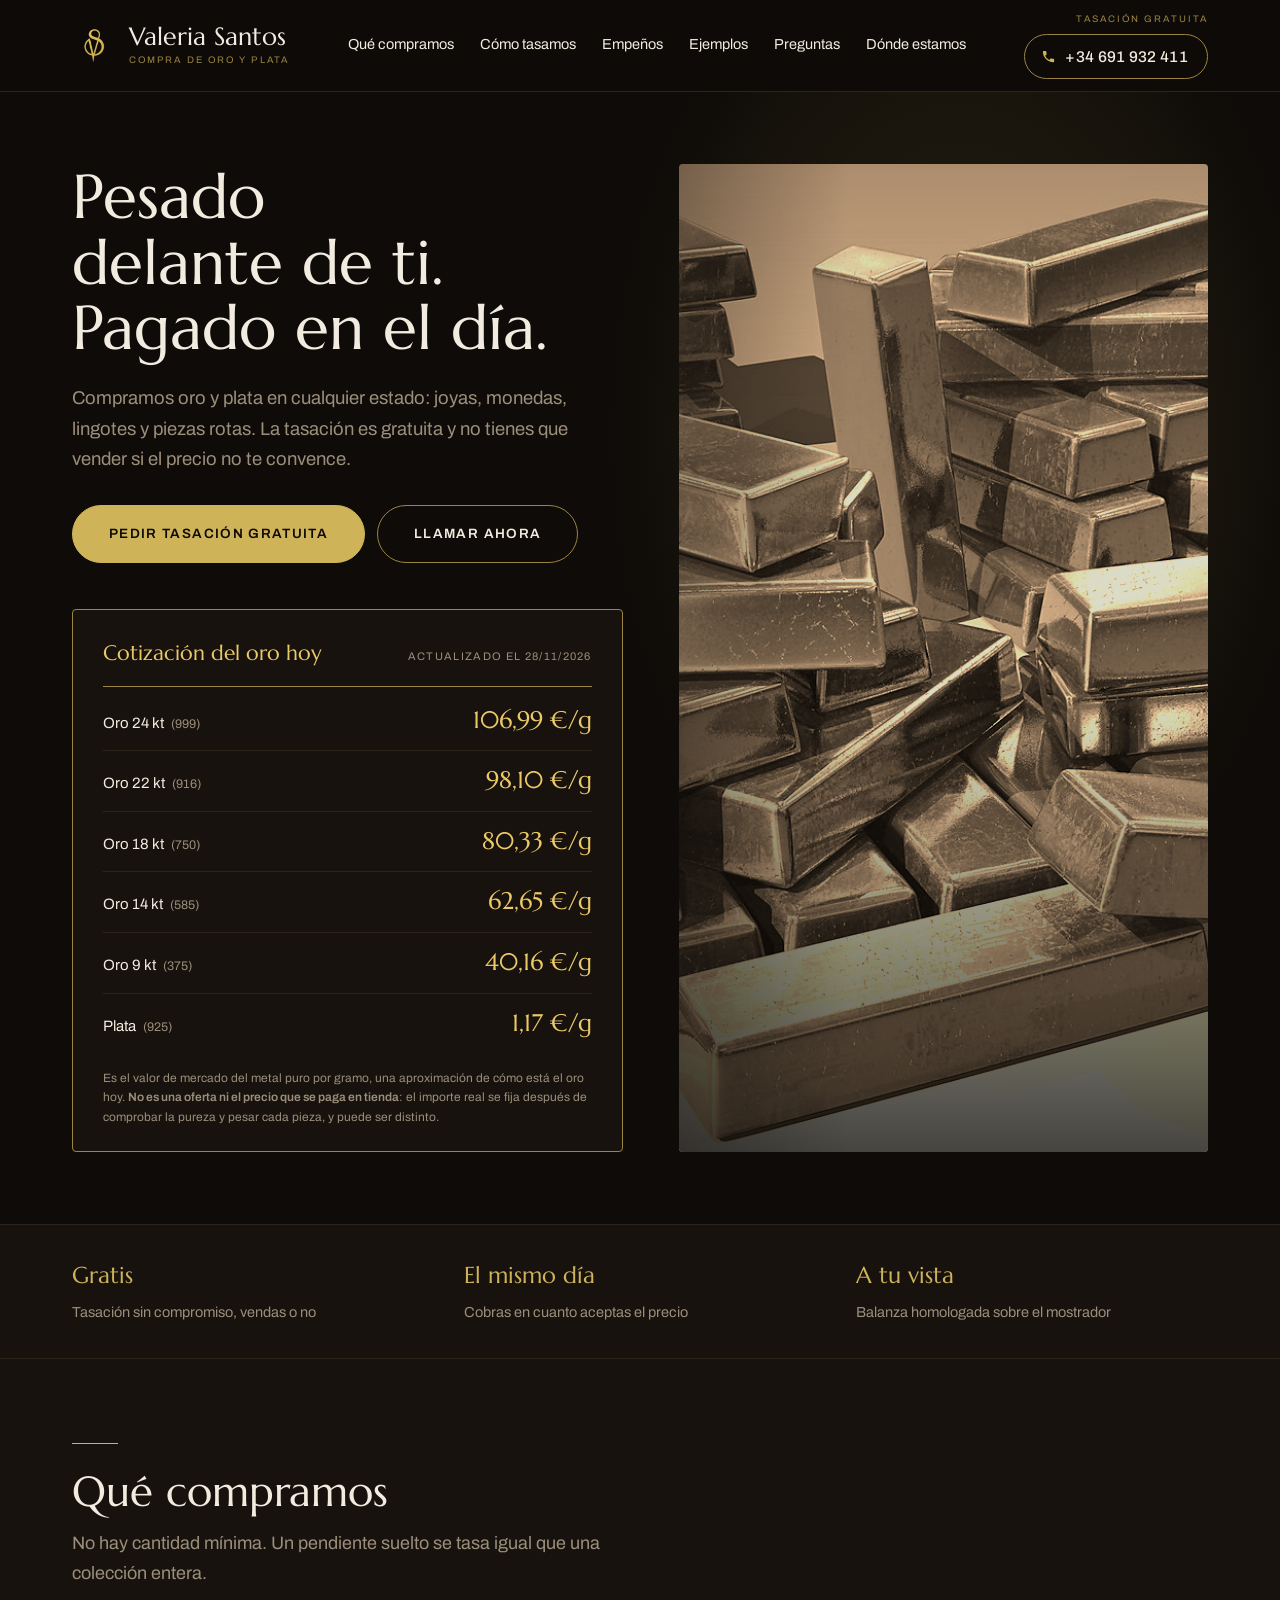
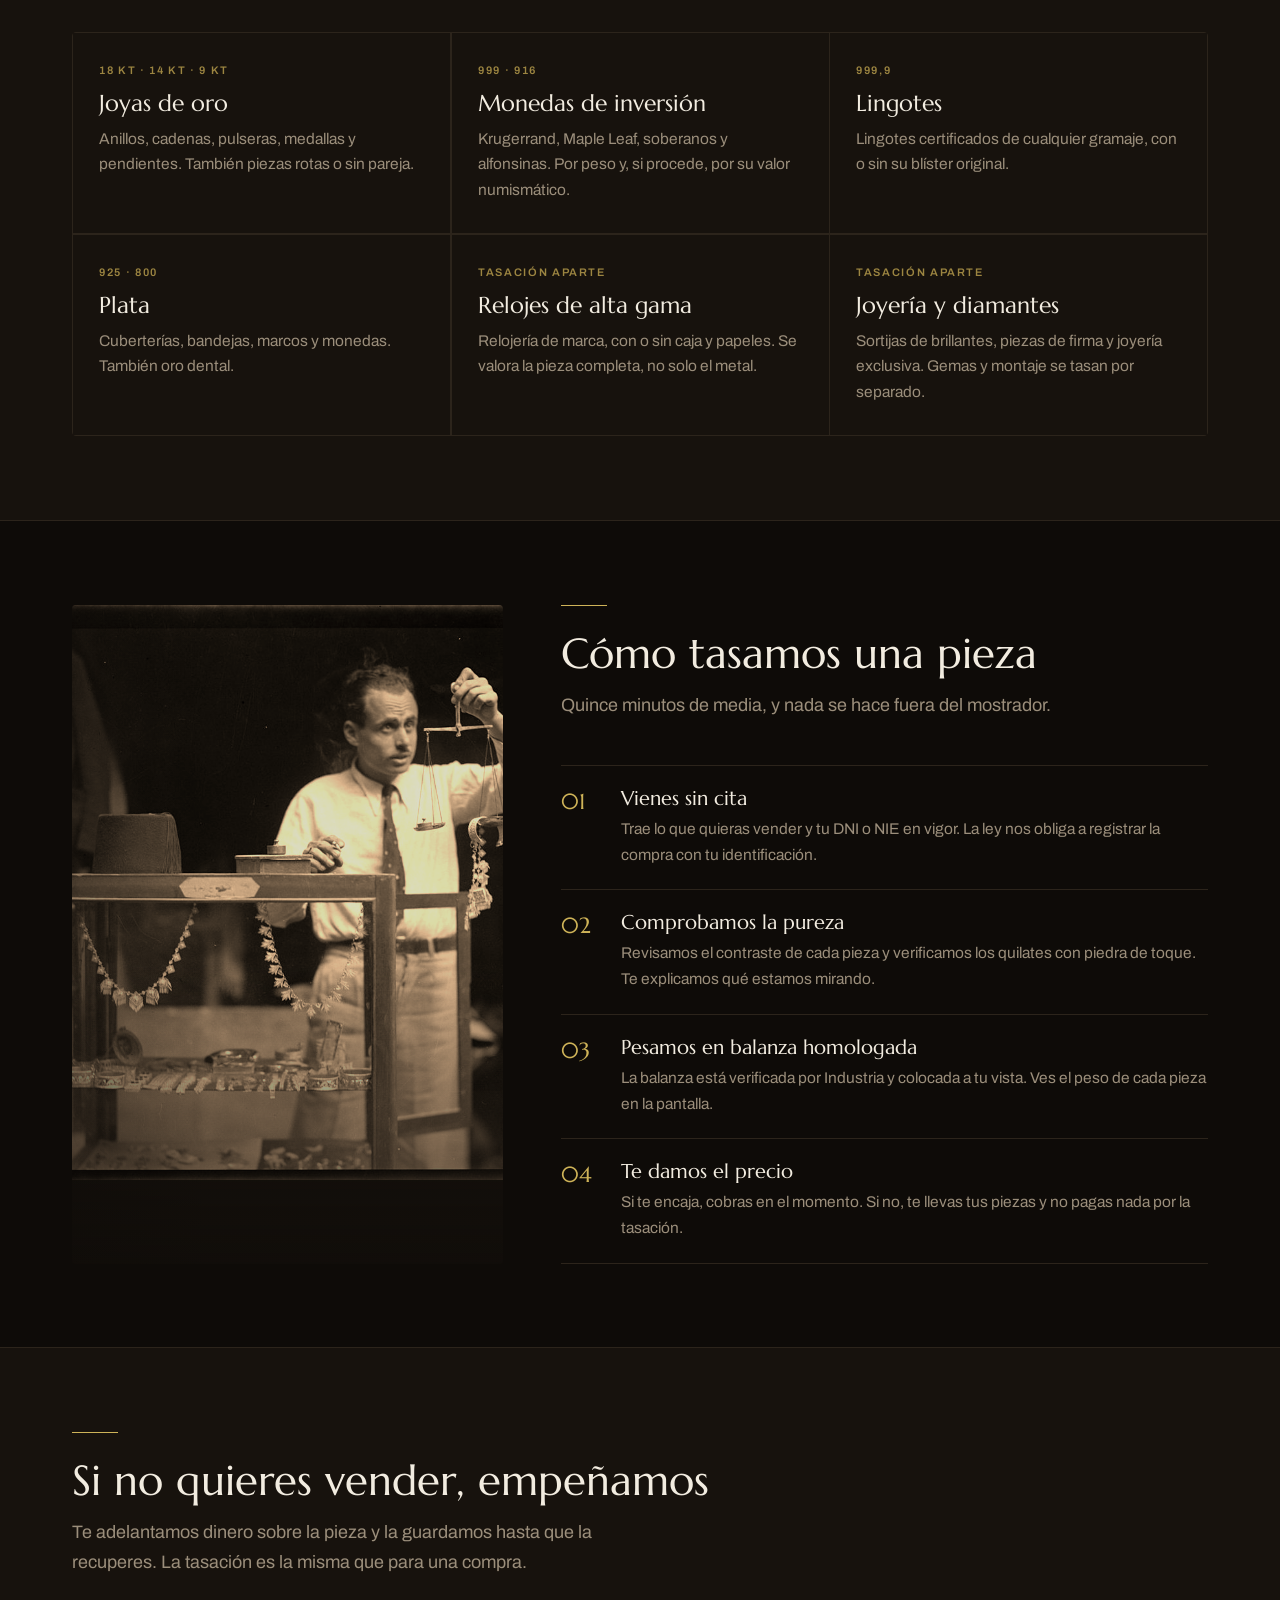
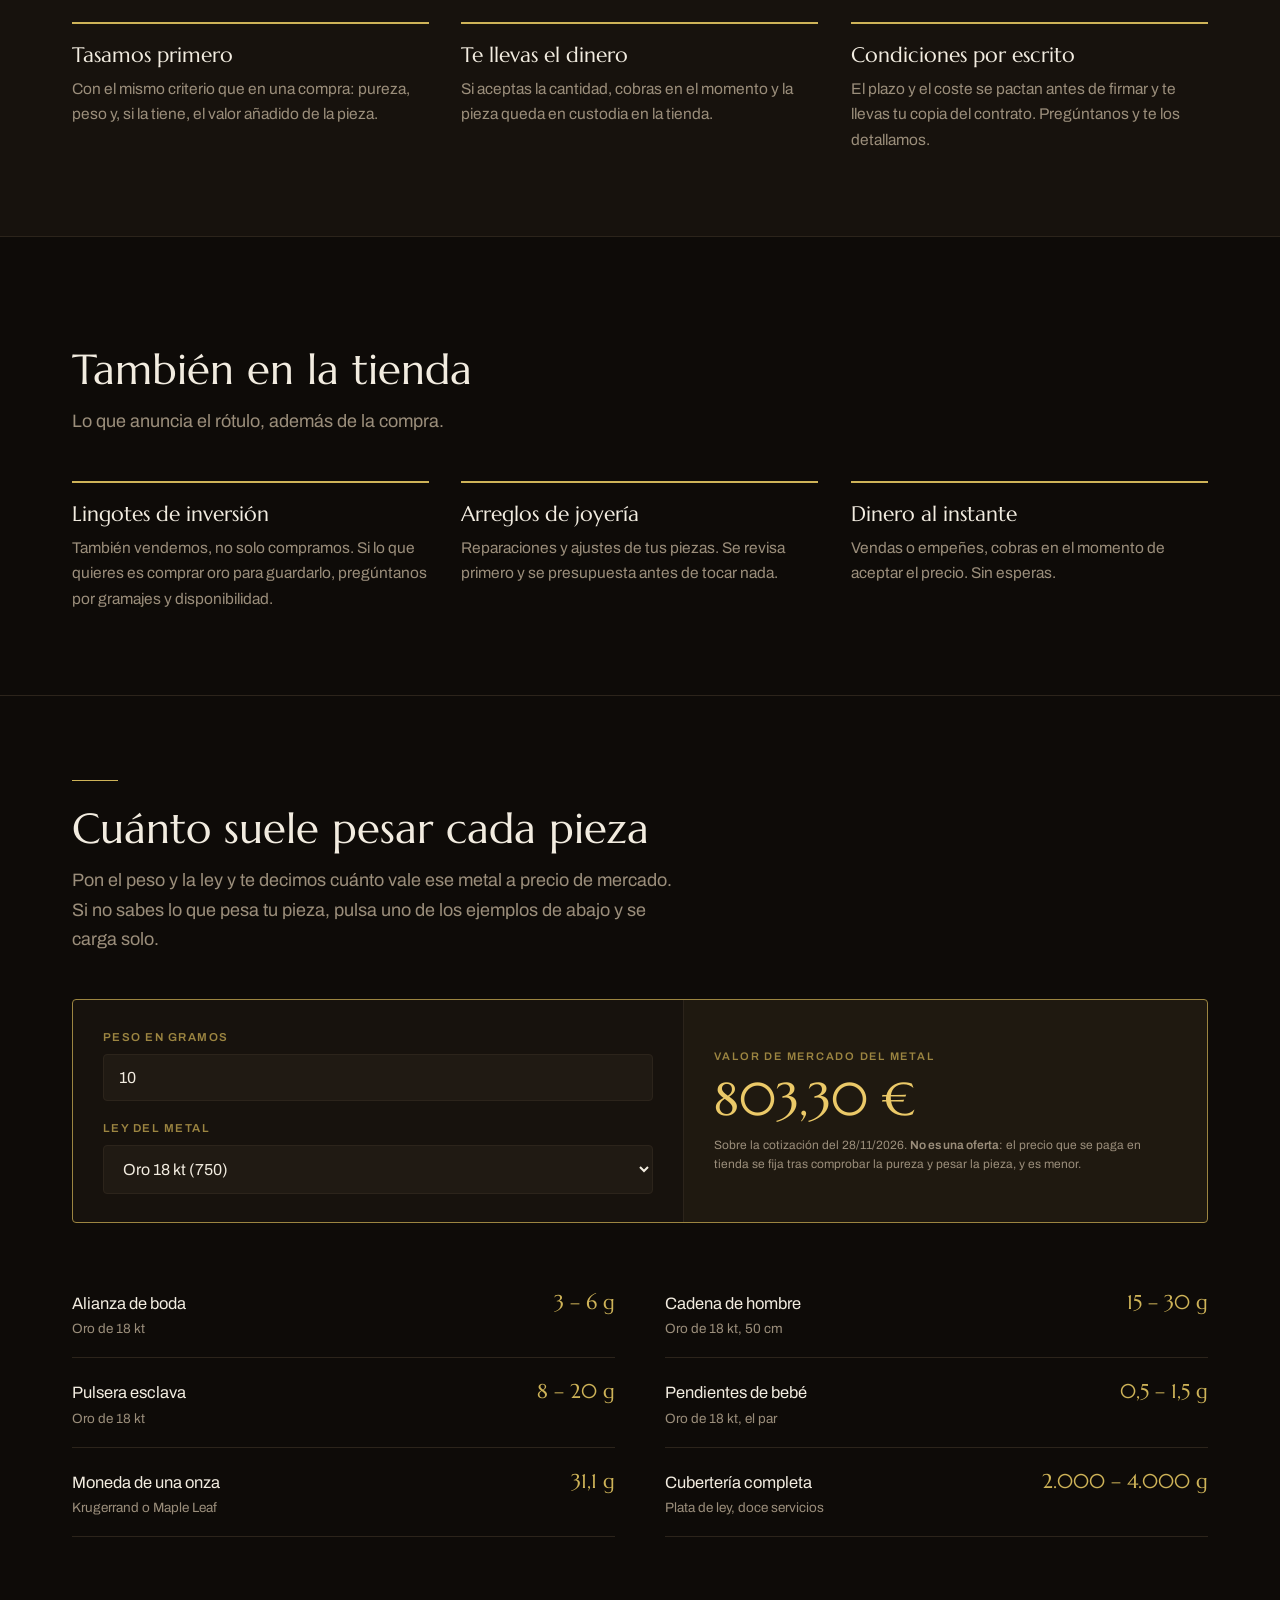
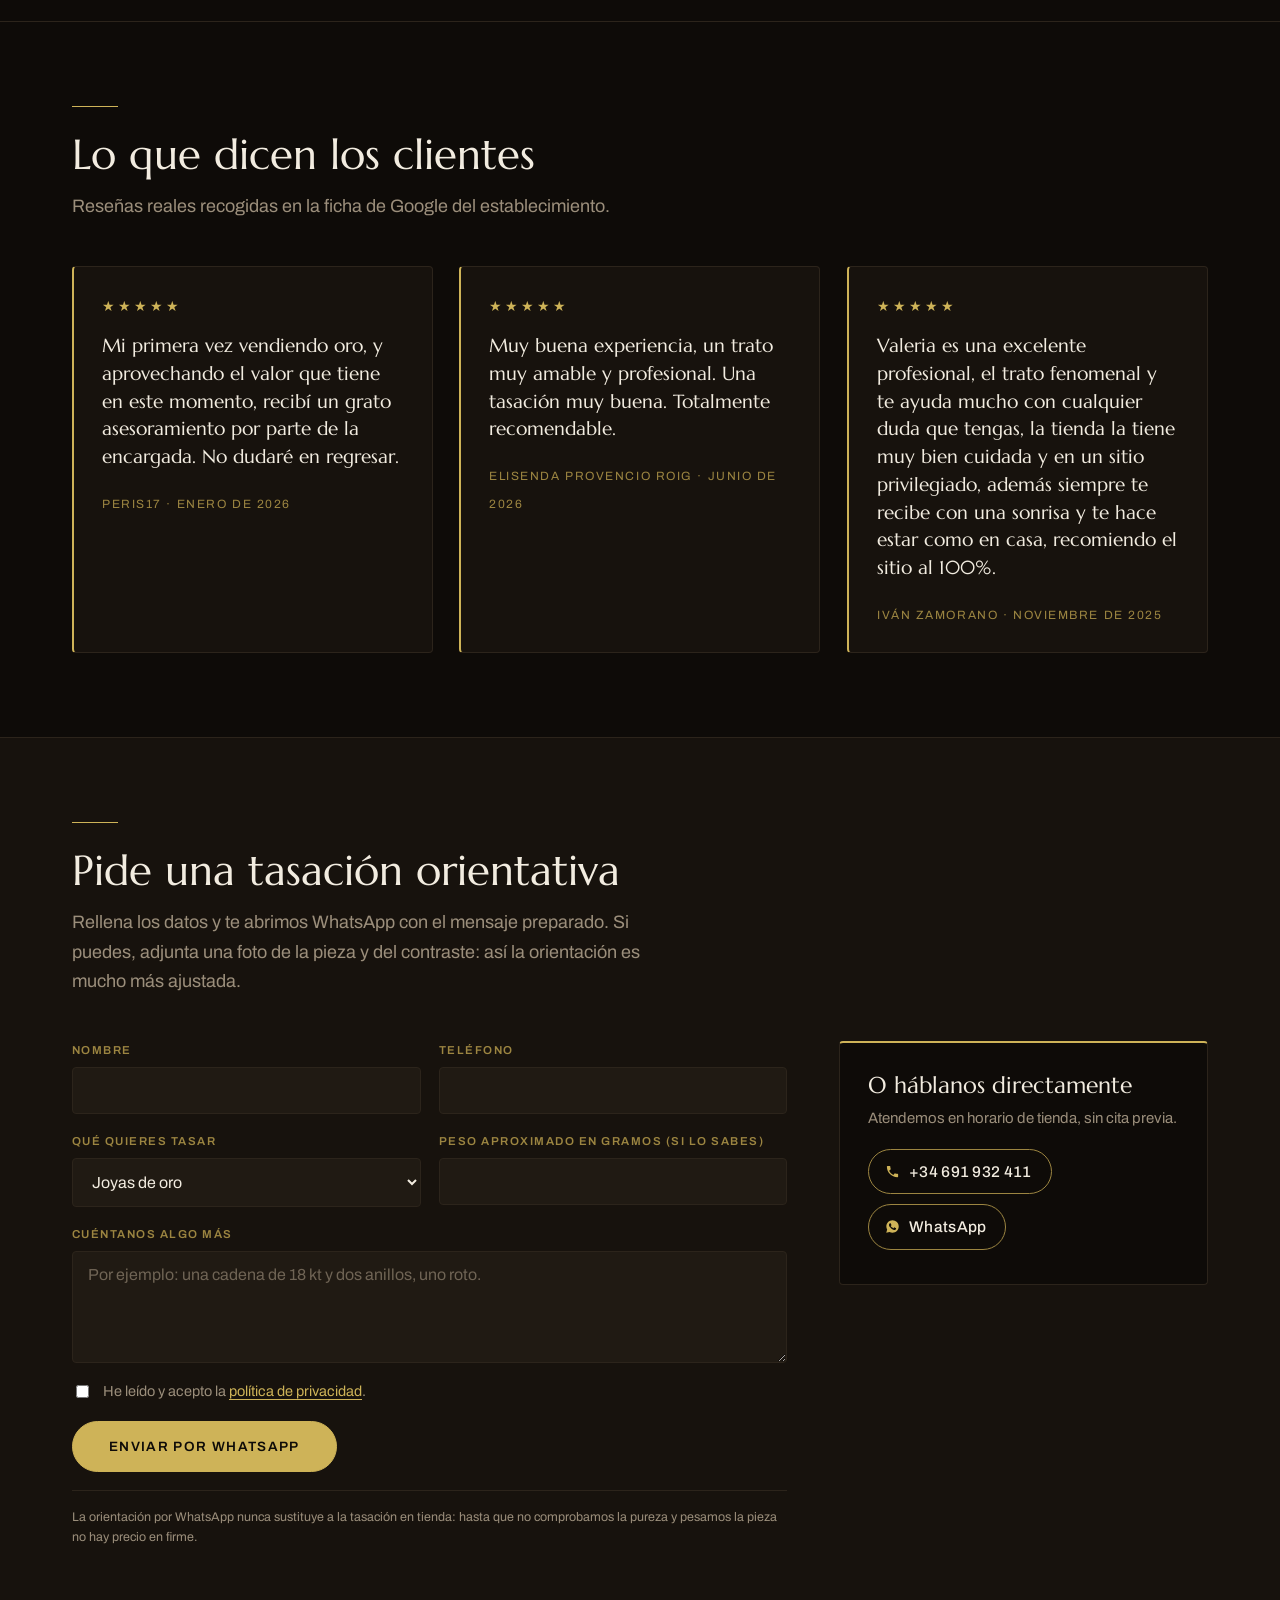
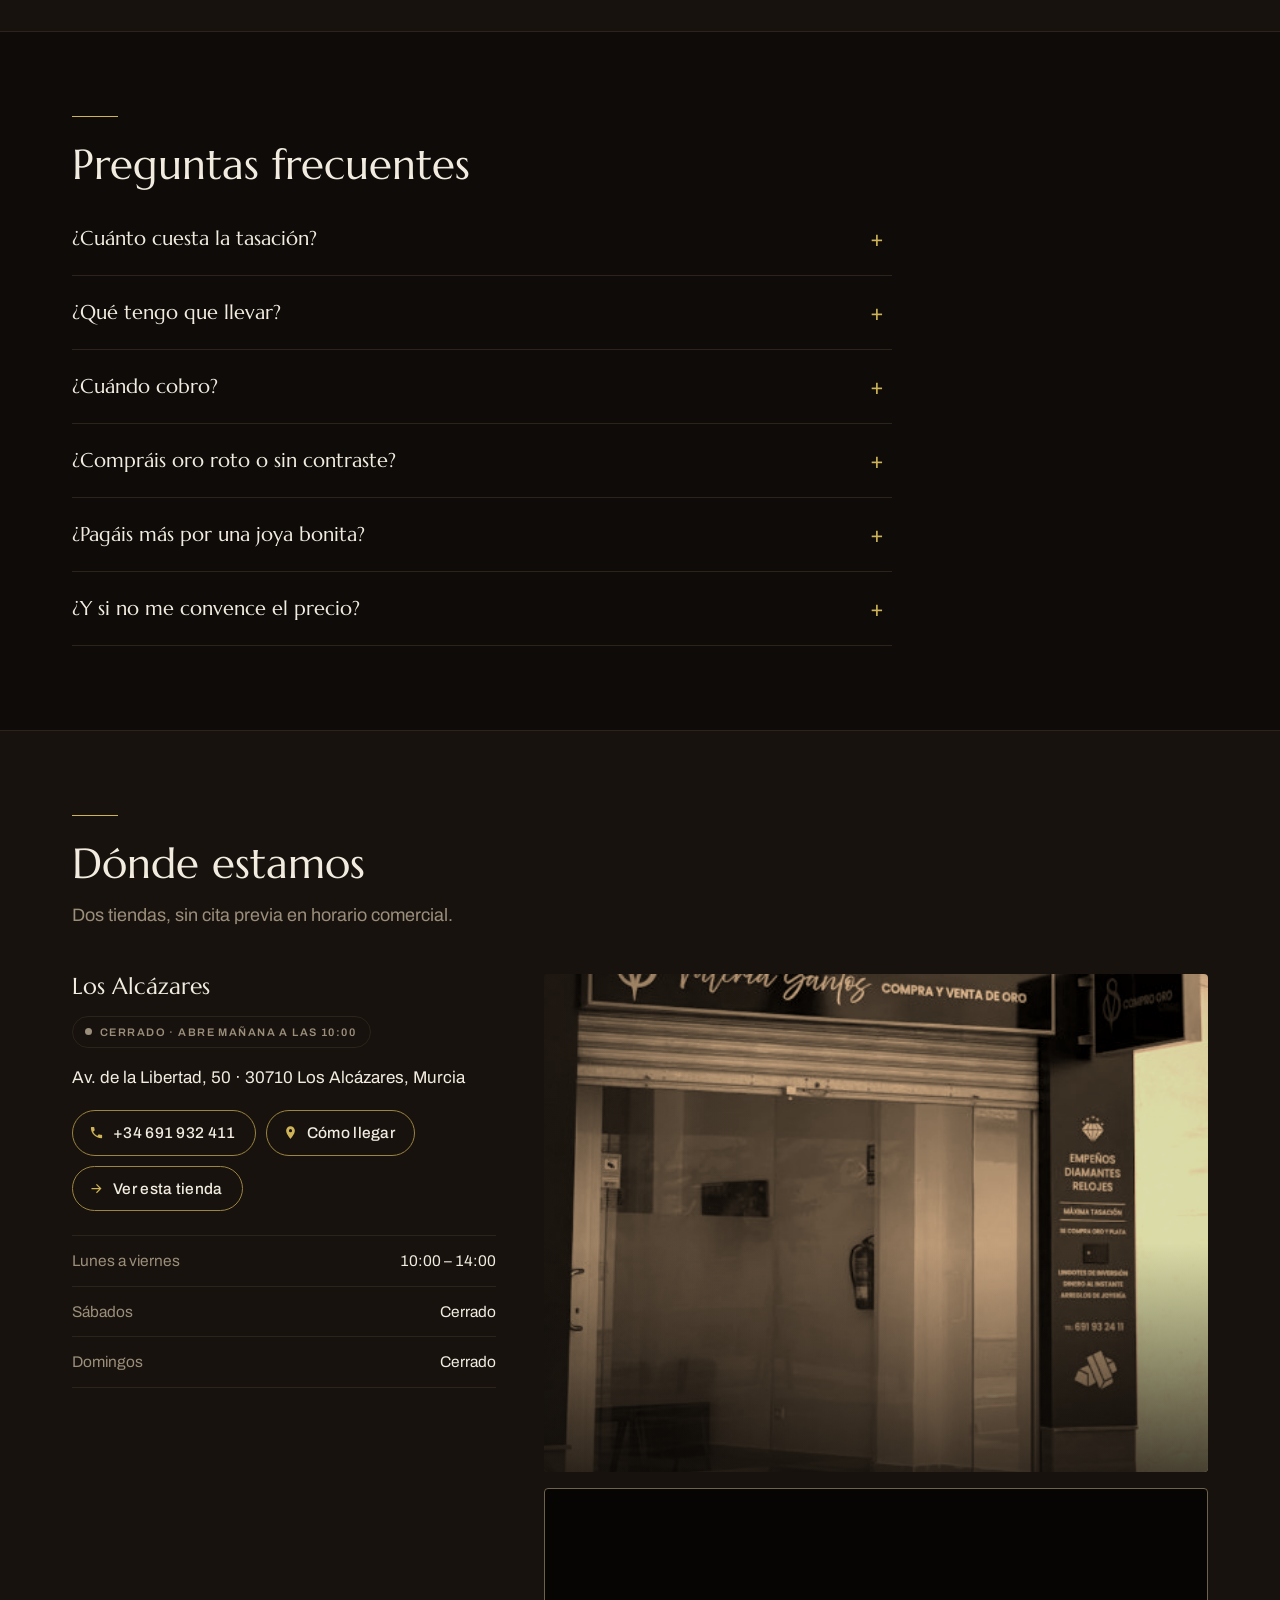
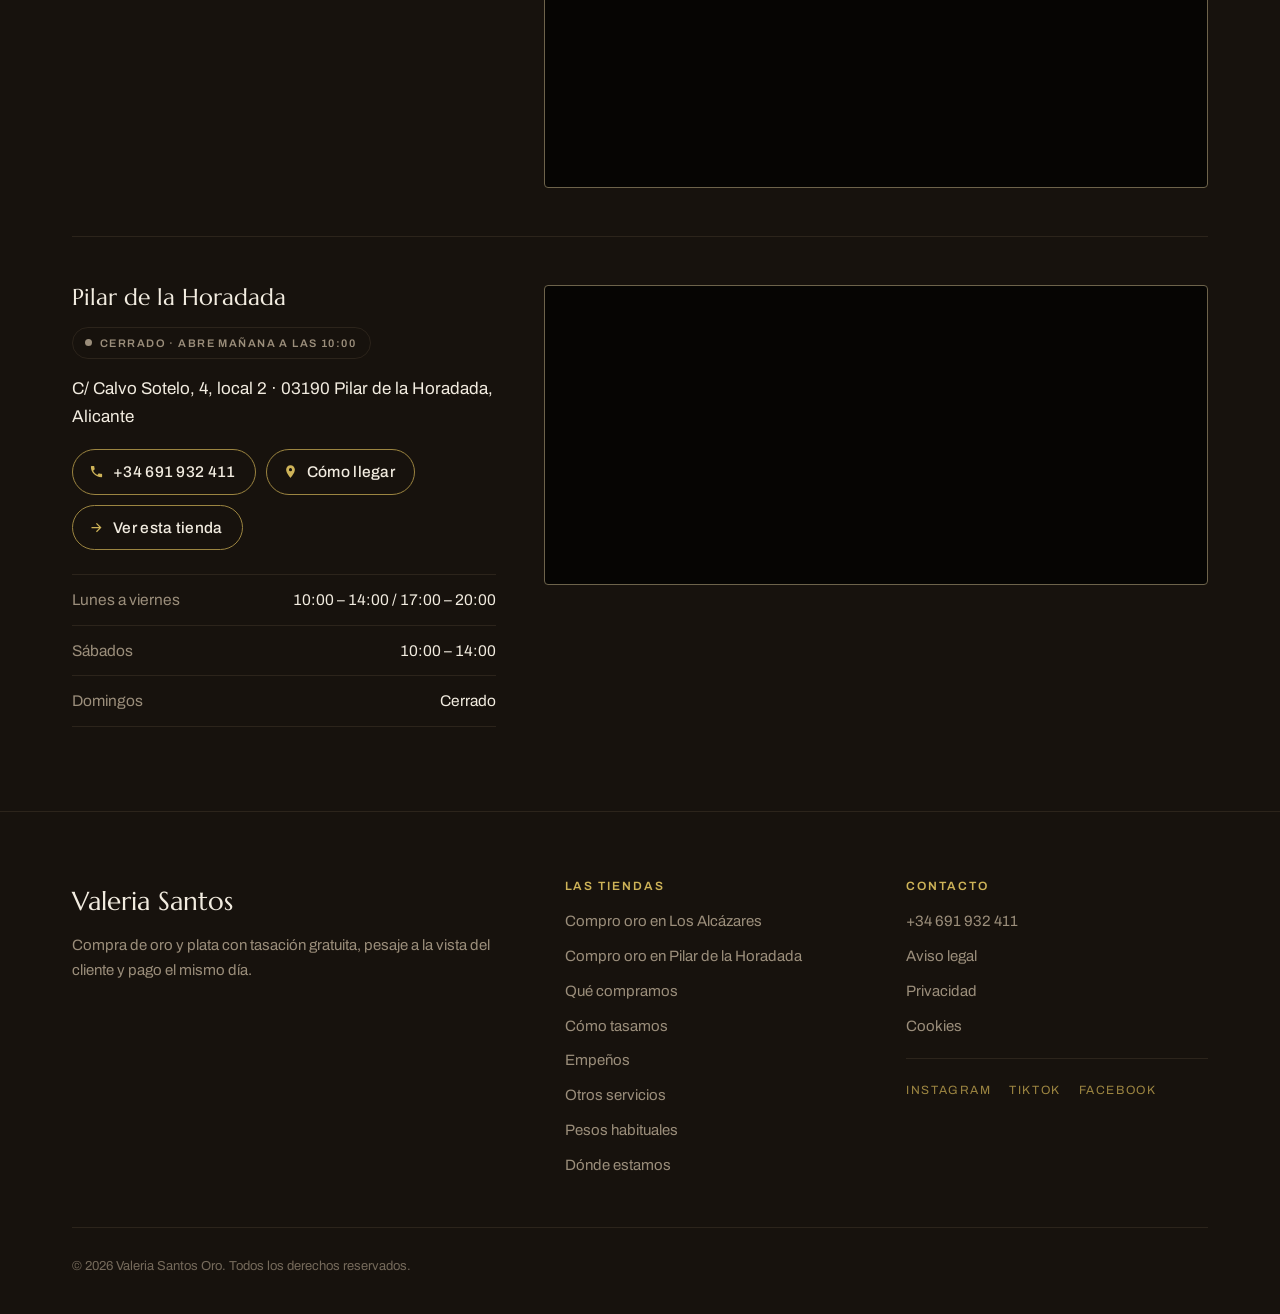
==== commit 342211fa: "Cotización del 28/11/2026 Actualización automática desde api.gold-api.com y el cambio dólar/euro del" ====
--- a/public/index.html
+++ b/public/index.html
@@ -133,6 +133,7 @@
 
 
 
+
 <script type="application/ld+json" data-faq>
 {
   "@context": "https://schema.org",
@@ -239,14 +240,14 @@
       <aside class="tablon" data-anim="der" aria-labelledby="titulo-tablon">
         <div class="tablon__cabeza">
           <span class="tablon__titulo" id="titulo-tablon">Cotización del oro hoy</span>
-          <span class="tablon__fecha" data-dato="fechaPrecios">Actualizado el 27/11/2026</span>
+          <span class="tablon__fecha" data-dato="fechaPrecios">Actualizado el 28/11/2026</span>
         </div>
         <ul class="tablon__lista">
-          <li><span class="tablon__quilate">Oro 24 kt <span>(999)</span></span><span class="tablon__precio" data-dato="oro24">106,44 €/g</span></li>
-          <li><span class="tablon__quilate">Oro 22 kt <span>(916)</span></span><span class="tablon__precio" data-dato="oro22">97,60 €/g</span></li>
-          <li><span class="tablon__quilate">Oro 18 kt <span>(750)</span></span><span class="tablon__precio" data-dato="oro18">79,91 €/g</span></li>
-          <li><span class="tablon__quilate">Oro 14 kt <span>(585)</span></span><span class="tablon__precio" data-dato="oro14">62,33 €/g</span></li>
-          <li><span class="tablon__quilate">Oro 9 kt <span>(375)</span></span><span class="tablon__precio" data-dato="oro9">39,96 €/g</span></li>
+          <li><span class="tablon__quilate">Oro 24 kt <span>(999)</span></span><span class="tablon__precio" data-dato="oro24">106,99 €/g</span></li>
+          <li><span class="tablon__quilate">Oro 22 kt <span>(916)</span></span><span class="tablon__precio" data-dato="oro22">98,10 €/g</span></li>
+          <li><span class="tablon__quilate">Oro 18 kt <span>(750)</span></span><span class="tablon__precio" data-dato="oro18">80,33 €/g</span></li>
+          <li><span class="tablon__quilate">Oro 14 kt <span>(585)</span></span><span class="tablon__precio" data-dato="oro14">62,65 €/g</span></li>
+          <li><span class="tablon__quilate">Oro 9 kt <span>(375)</span></span><span class="tablon__precio" data-dato="oro9">40,16 €/g</span></li>
           <li><span class="tablon__quilate">Plata <span>(925)</span></span><span class="tablon__precio" data-dato="plata925">1,17 €/g</span></li>
         </ul>
         <p class="tablon__nota">Es el valor de mercado del metal puro por gramo, una aproximación de cómo está el oro hoy. <b>No es una oferta ni el precio que se paga en tienda</b>: el importe real se fija después de comprobar la pureza y pesar cada pieza, y puede ser distinto.</p>
@@ -579,7 +580,7 @@
           </ul>
         </div>
         <div class="sede__media">
-          <div class="sede__foto foto" data-sede-foto><img loading="lazy" src="assets/img/tienda-alcazares.jpg" src="assets/img/tienda-alcazares.jpg" src="assets/img/tienda-alcazares.jpg" src="assets/img/tienda-alcazares.jpg" src="assets/img/tienda-alcazares.jpg" src="assets/img/tienda-alcazares.jpg" src="assets/img/tienda-alcazares.jpg" src="assets/img/tienda-alcazares.jpg" src="assets/img/tienda-alcazares.jpg" src="assets/img/tienda-alcazares.jpg" src="assets/img/tienda-alcazares.jpg" src="assets/img/tienda-alcazares.jpg" src="assets/img/tienda-alcazares.jpg" src="assets/img/tienda-alcazares.jpg" src="assets/img/tienda-alcazares.jpg" src="assets/img/tienda-alcazares.jpg" src="assets/img/tienda-alcazares.jpg" src="assets/img/tienda-alcazares.jpg" src="assets/img/tienda-alcazares.jpg" src="assets/img/tienda-alcazares.jpg" src="assets/img/tienda-alcazares.jpg" src="assets/img/tienda-alcazares.jpg" src="assets/img/tienda-alcazares.jpg" src="assets/img/tienda-alcazares.jpg" src="assets/img/tienda-alcazares.jpg" src="assets/img/tienda-alcazares.jpg" src="assets/img/tienda-alcazares.jpg" src="assets/img/tienda-alcazares.jpg" src="assets/img/tienda-alcazares.jpg" src="assets/img/tienda-alcazares.jpg" src="assets/img/tienda-alcazares.jpg" src="assets/img/tienda-alcazares.jpg" src="assets/img/tienda-alcazares.jpg" src="assets/img/tienda-alcazares.jpg" src="assets/img/tienda-alcazares.jpg" src="assets/img/tienda-alcazares.jpg" src="assets/img/tienda-alcazares.jpg" src="assets/img/tienda-alcazares.jpg" src="assets/img/tienda-alcazares.jpg" src="assets/img/tienda-alcazares.jpg" src="assets/img/tienda-alcazares.jpg" src="assets/img/tienda-alcazares.jpg" src="assets/img/tienda-alcazares.jpg" src="assets/img/tienda-alcazares.jpg" src="assets/img/tienda-alcazares.jpg" src="assets/img/tienda-alcazares.jpg" src="assets/img/tienda-alcazares.jpg" src="assets/img/tienda-alcazares.jpg" src="assets/img/tienda-alcazares.jpg" src="assets/img/tienda-alcazares.jpg" src="assets/img/tienda-alcazares.jpg" src="assets/img/tienda-alcazares.jpg" src="assets/img/tienda-alcazares.jpg" src="assets/img/tienda-alcazares.jpg" src="assets/img/tienda-alcazares.jpg" src="assets/img/tienda-alcazares.jpg" src="assets/img/tienda-alcazares.jpg" src="assets/img/tienda-alcazares.jpg" src="assets/img/tienda-alcazares.jpg" src="assets/img/tienda-alcazares.jpg" src="assets/img/tienda-alcazares.jpg" src="assets/img/tienda-alcazares.jpg" src="assets/img/tienda-alcazares.jpg" src="assets/img/tienda-alcazares.jpg" src="assets/img/tienda-alcazares.jpg" src="assets/img/tienda-alcazares.jpg" src="assets/img/tienda-alcazares.jpg" src="assets/img/tienda-alcazares.jpg" src="assets/img/tienda-alcazares.jpg" src="assets/img/tienda-alcazares.jpg" src="assets/img/tienda-alcazares.jpg" src="assets/img/tienda-alcazares.jpg" src="assets/img/tienda-alcazares.jpg" src="assets/img/tienda-alcazares.jpg" alt="Fachada de la tienda de Valeria Santos Oro en Los Alcázares"></div>
+          <div class="sede__foto foto" data-sede-foto><img loading="lazy" src="assets/img/tienda-alcazares.jpg" src="assets/img/tienda-alcazares.jpg" src="assets/img/tienda-alcazares.jpg" src="assets/img/tienda-alcazares.jpg" src="assets/img/tienda-alcazares.jpg" src="assets/img/tienda-alcazares.jpg" src="assets/img/tienda-alcazares.jpg" src="assets/img/tienda-alcazares.jpg" src="assets/img/tienda-alcazares.jpg" src="assets/img/tienda-alcazares.jpg" src="assets/img/tienda-alcazares.jpg" src="assets/img/tienda-alcazares.jpg" src="assets/img/tienda-alcazares.jpg" src="assets/img/tienda-alcazares.jpg" src="assets/img/tienda-alcazares.jpg" src="assets/img/tienda-alcazares.jpg" src="assets/img/tienda-alcazares.jpg" src="assets/img/tienda-alcazares.jpg" src="assets/img/tienda-alcazares.jpg" src="assets/img/tienda-alcazares.jpg" src="assets/img/tienda-alcazares.jpg" src="assets/img/tienda-alcazares.jpg" src="assets/img/tienda-alcazares.jpg" src="assets/img/tienda-alcazares.jpg" src="assets/img/tienda-alcazares.jpg" src="assets/img/tienda-alcazares.jpg" src="assets/img/tienda-alcazares.jpg" src="assets/img/tienda-alcazares.jpg" src="assets/img/tienda-alcazares.jpg" src="assets/img/tienda-alcazares.jpg" src="assets/img/tienda-alcazares.jpg" src="assets/img/tienda-alcazares.jpg" src="assets/img/tienda-alcazares.jpg" src="assets/img/tienda-alcazares.jpg" src="assets/img/tienda-alcazares.jpg" src="assets/img/tienda-alcazares.jpg" src="assets/img/tienda-alcazares.jpg" src="assets/img/tienda-alcazares.jpg" src="assets/img/tienda-alcazares.jpg" src="assets/img/tienda-alcazares.jpg" src="assets/img/tienda-alcazares.jpg" src="assets/img/tienda-alcazares.jpg" src="assets/img/tienda-alcazares.jpg" src="assets/img/tienda-alcazares.jpg" src="assets/img/tienda-alcazares.jpg" src="assets/img/tienda-alcazares.jpg" src="assets/img/tienda-alcazares.jpg" src="assets/img/tienda-alcazares.jpg" src="assets/img/tienda-alcazares.jpg" src="assets/img/tienda-alcazares.jpg" src="assets/img/tienda-alcazares.jpg" src="assets/img/tienda-alcazares.jpg" src="assets/img/tienda-alcazares.jpg" src="assets/img/tienda-alcazares.jpg" src="assets/img/tienda-alcazares.jpg" src="assets/img/tienda-alcazares.jpg" src="assets/img/tienda-alcazares.jpg" src="assets/img/tienda-alcazares.jpg" src="assets/img/tienda-alcazares.jpg" src="assets/img/tienda-alcazares.jpg" src="assets/img/tienda-alcazares.jpg" src="assets/img/tienda-alcazares.jpg" src="assets/img/tienda-alcazares.jpg" src="assets/img/tienda-alcazares.jpg" src="assets/img/tienda-alcazares.jpg" src="assets/img/tienda-alcazares.jpg" src="assets/img/tienda-alcazares.jpg" src="assets/img/tienda-alcazares.jpg" src="assets/img/tienda-alcazares.jpg" src="assets/img/tienda-alcazares.jpg" src="assets/img/tienda-alcazares.jpg" src="assets/img/tienda-alcazares.jpg" src="assets/img/tienda-alcazares.jpg" src="assets/img/tienda-alcazares.jpg" src="assets/img/tienda-alcazares.jpg" alt="Fachada de la tienda de Valeria Santos Oro en Los Alcázares"></div>
           <iframe class="mapa" data-sede-mapa title="Mapa de la tienda" loading="lazy" referrerpolicy="no-referrer-when-downgrade" src="https://maps.google.com/maps?q=37.7410142,-0.8511023&amp;z=17&amp;hl=es&amp;output=embed"></iframe>
         </div>
       </div>
